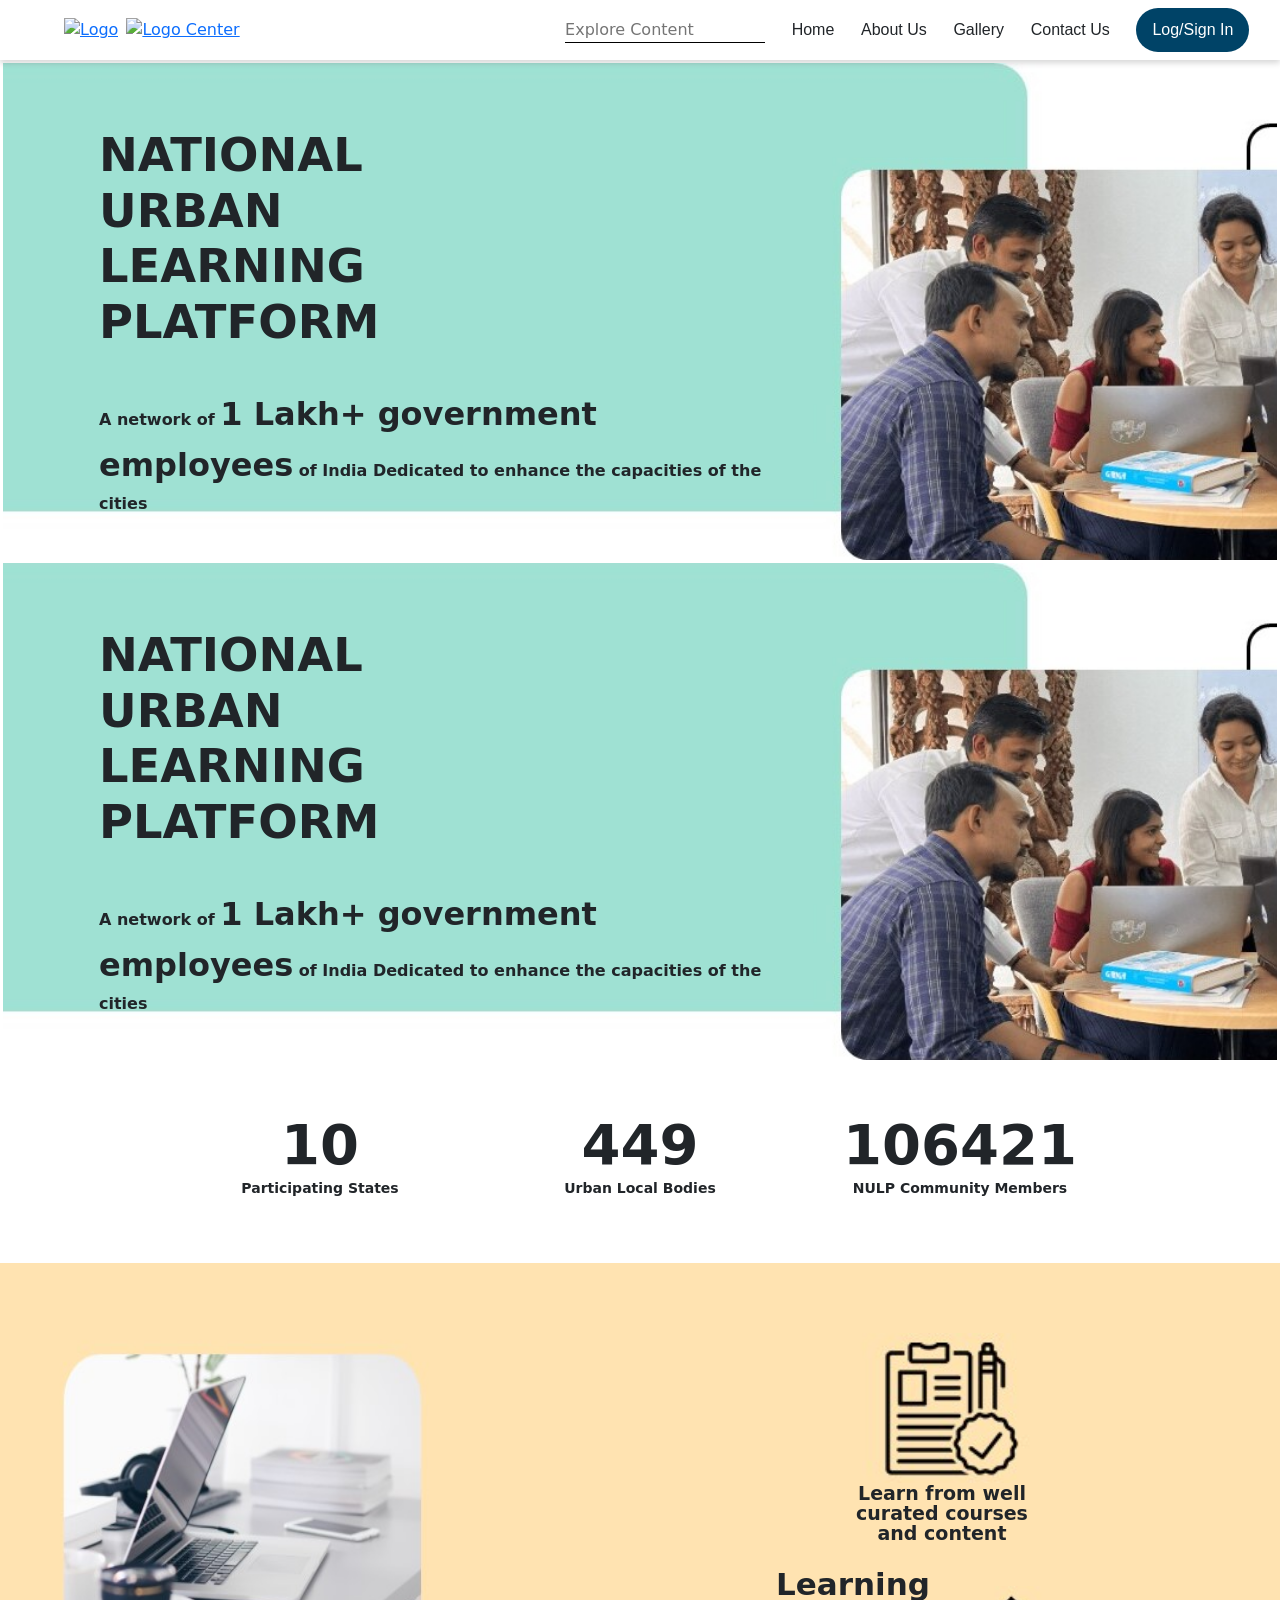
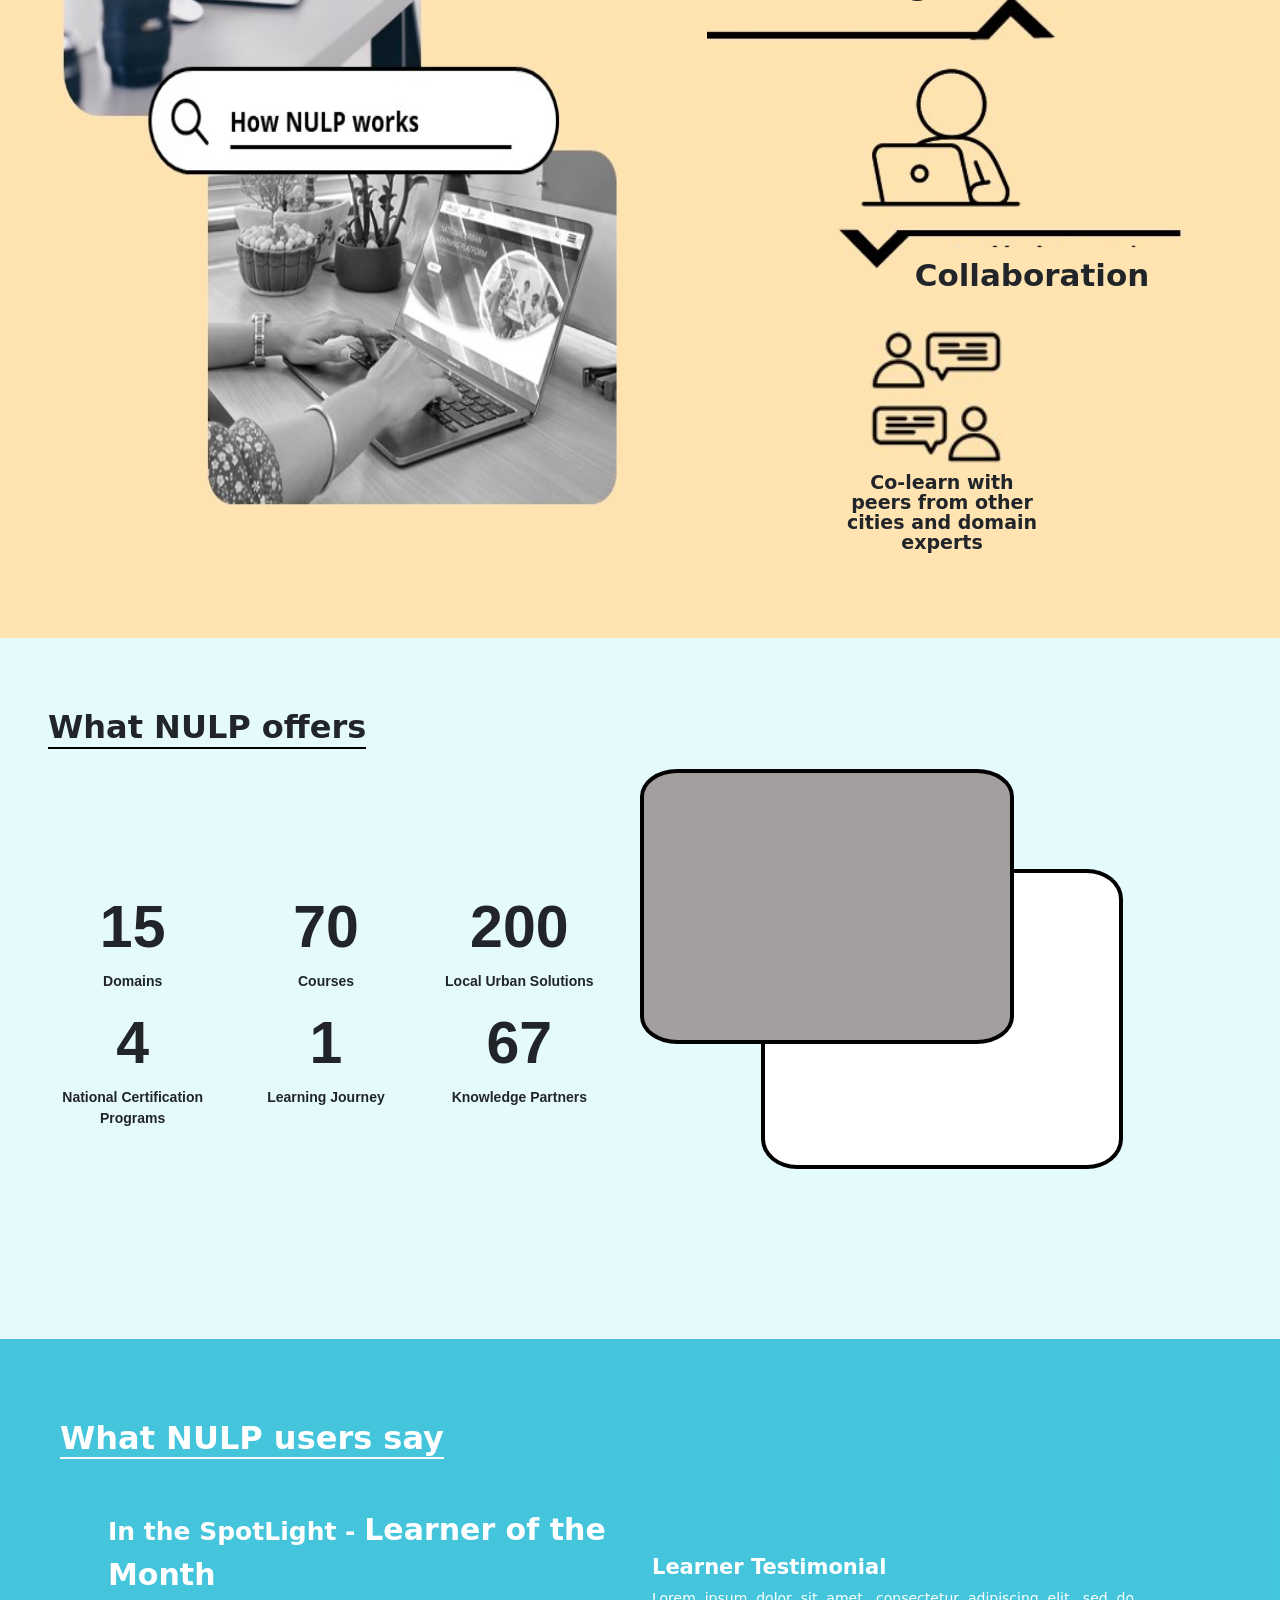
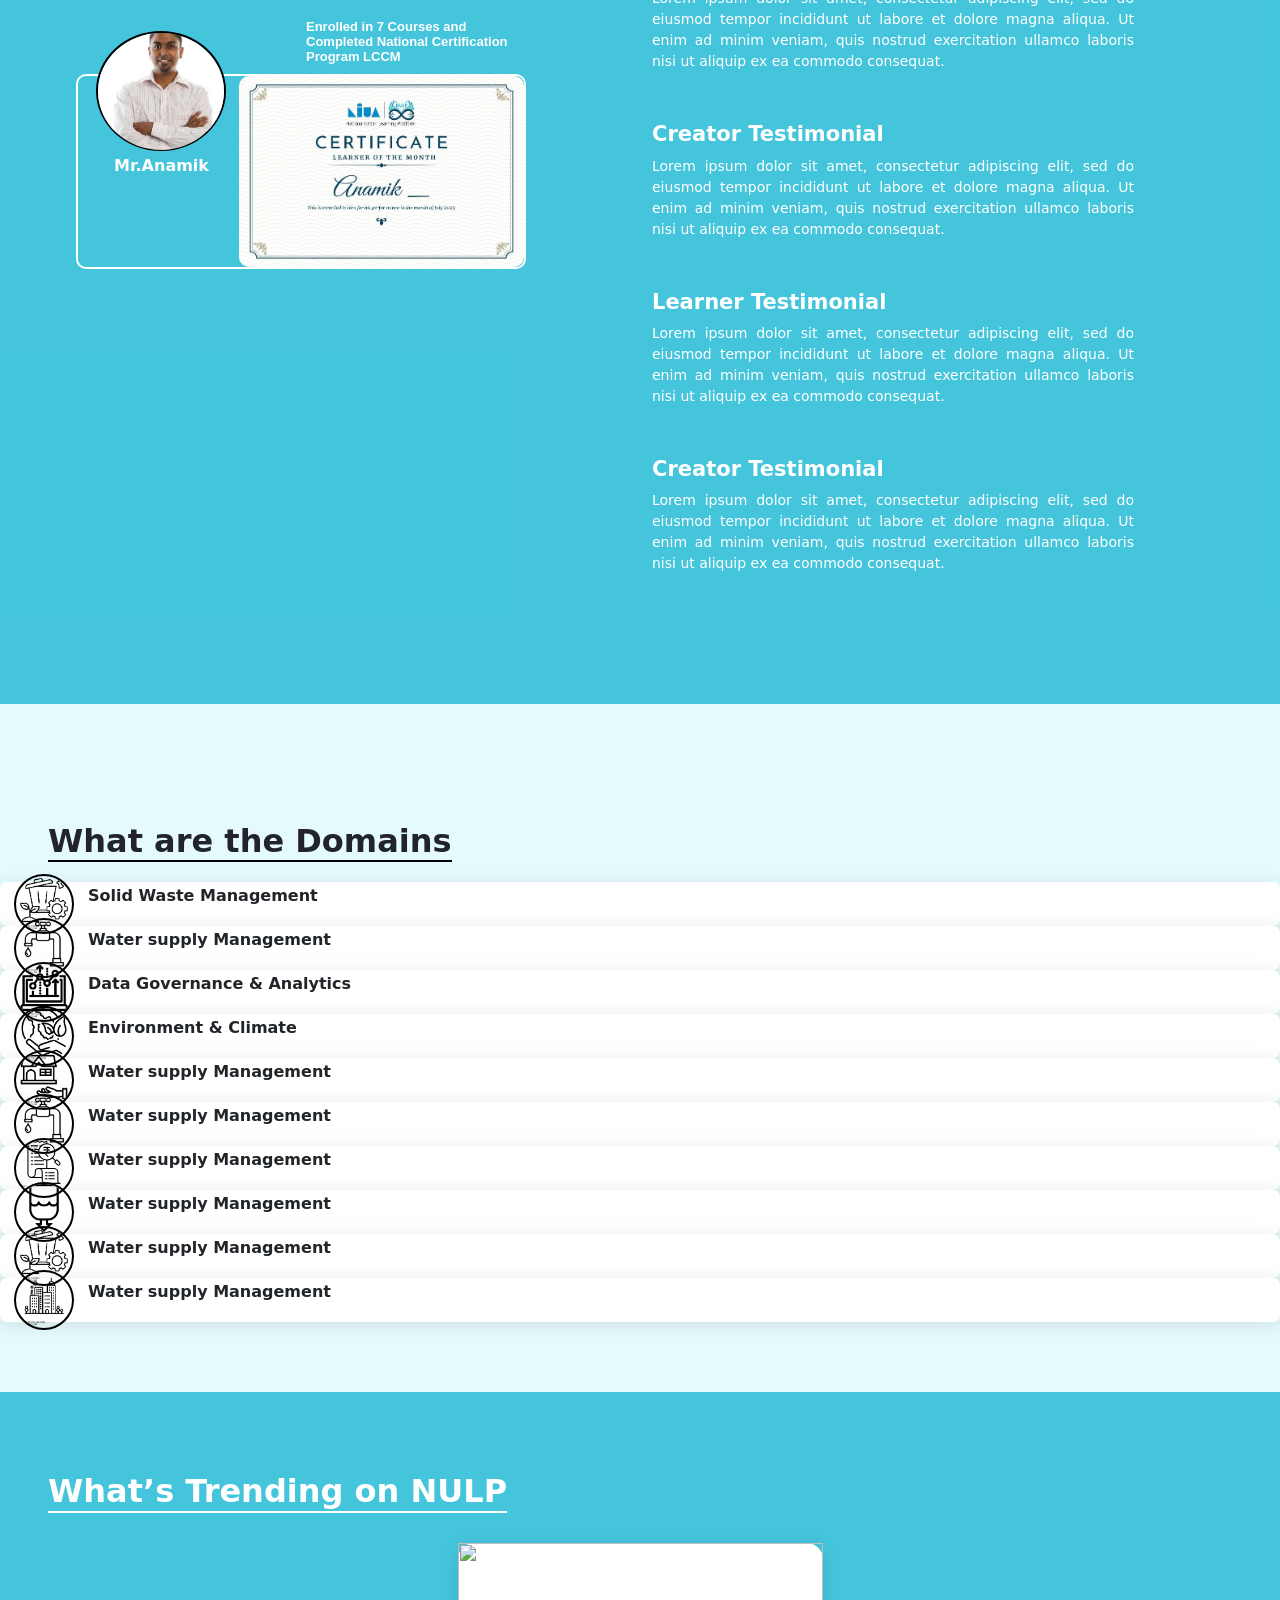
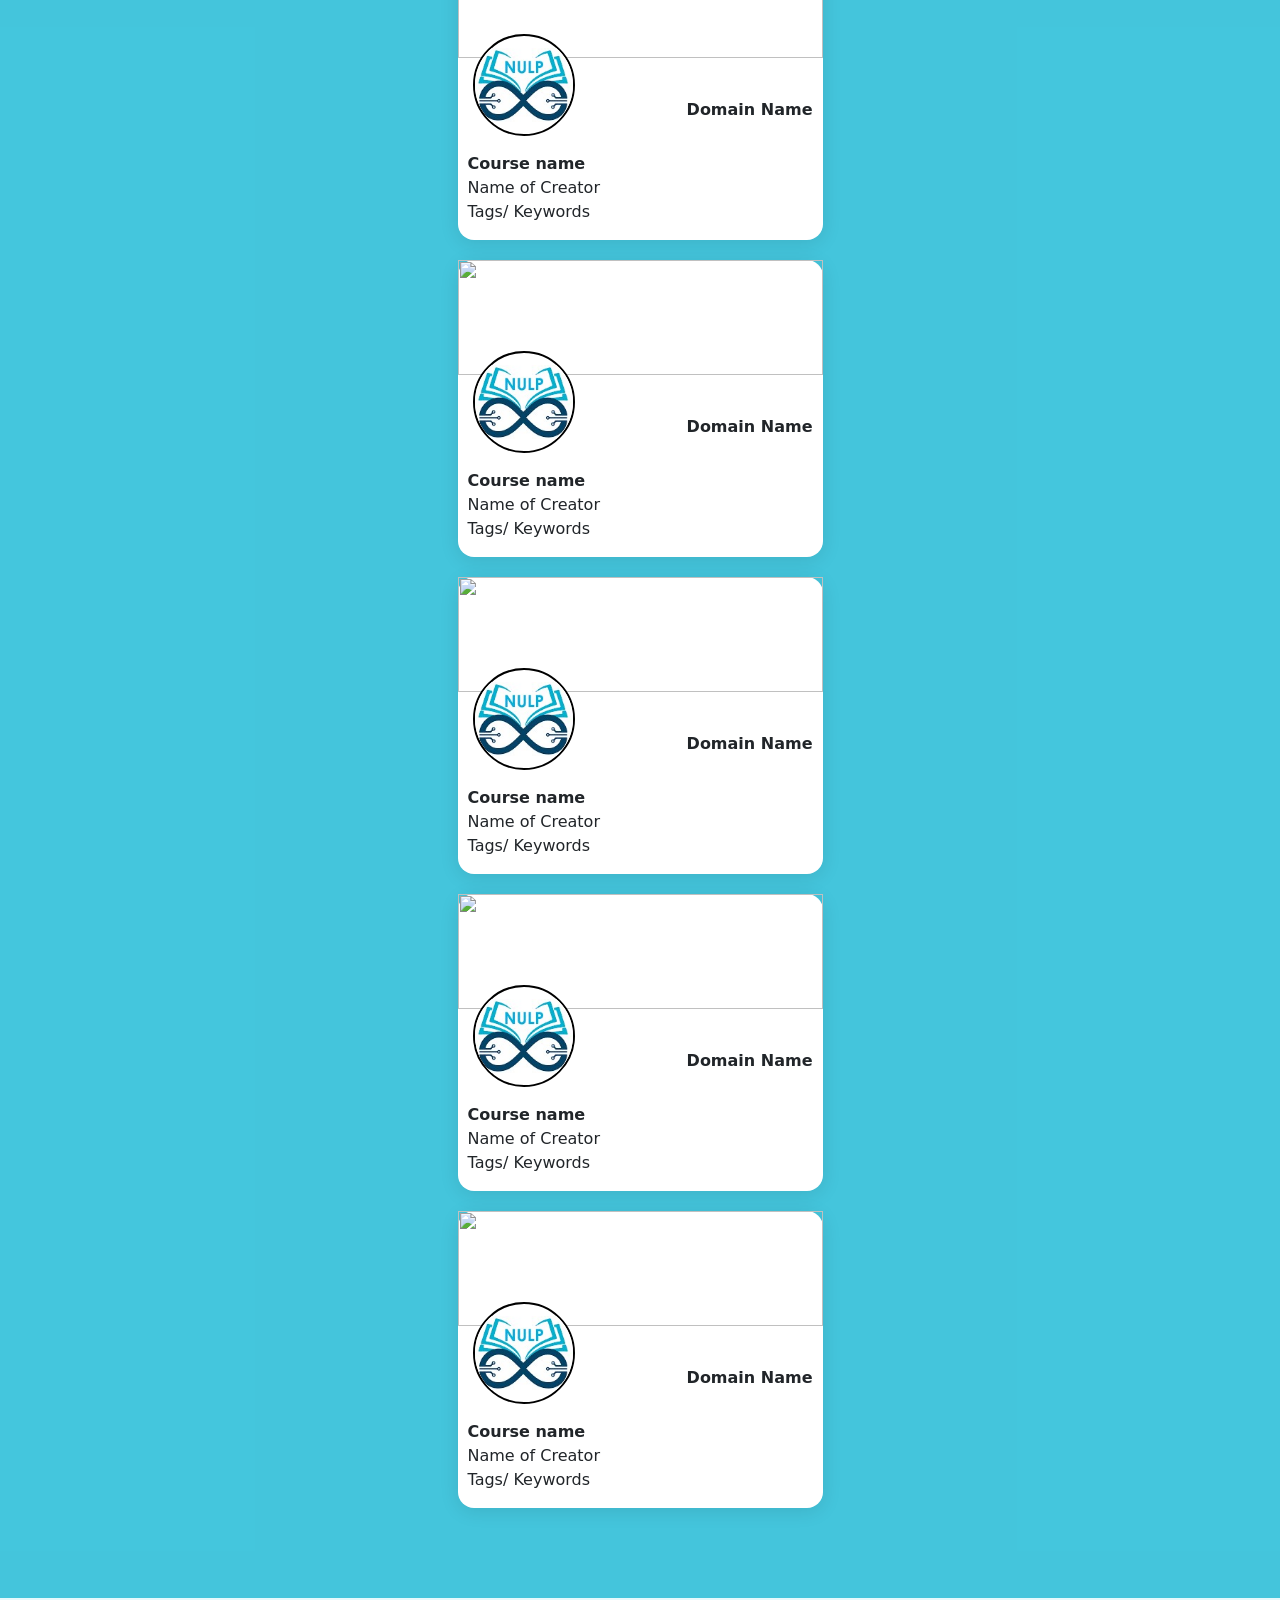
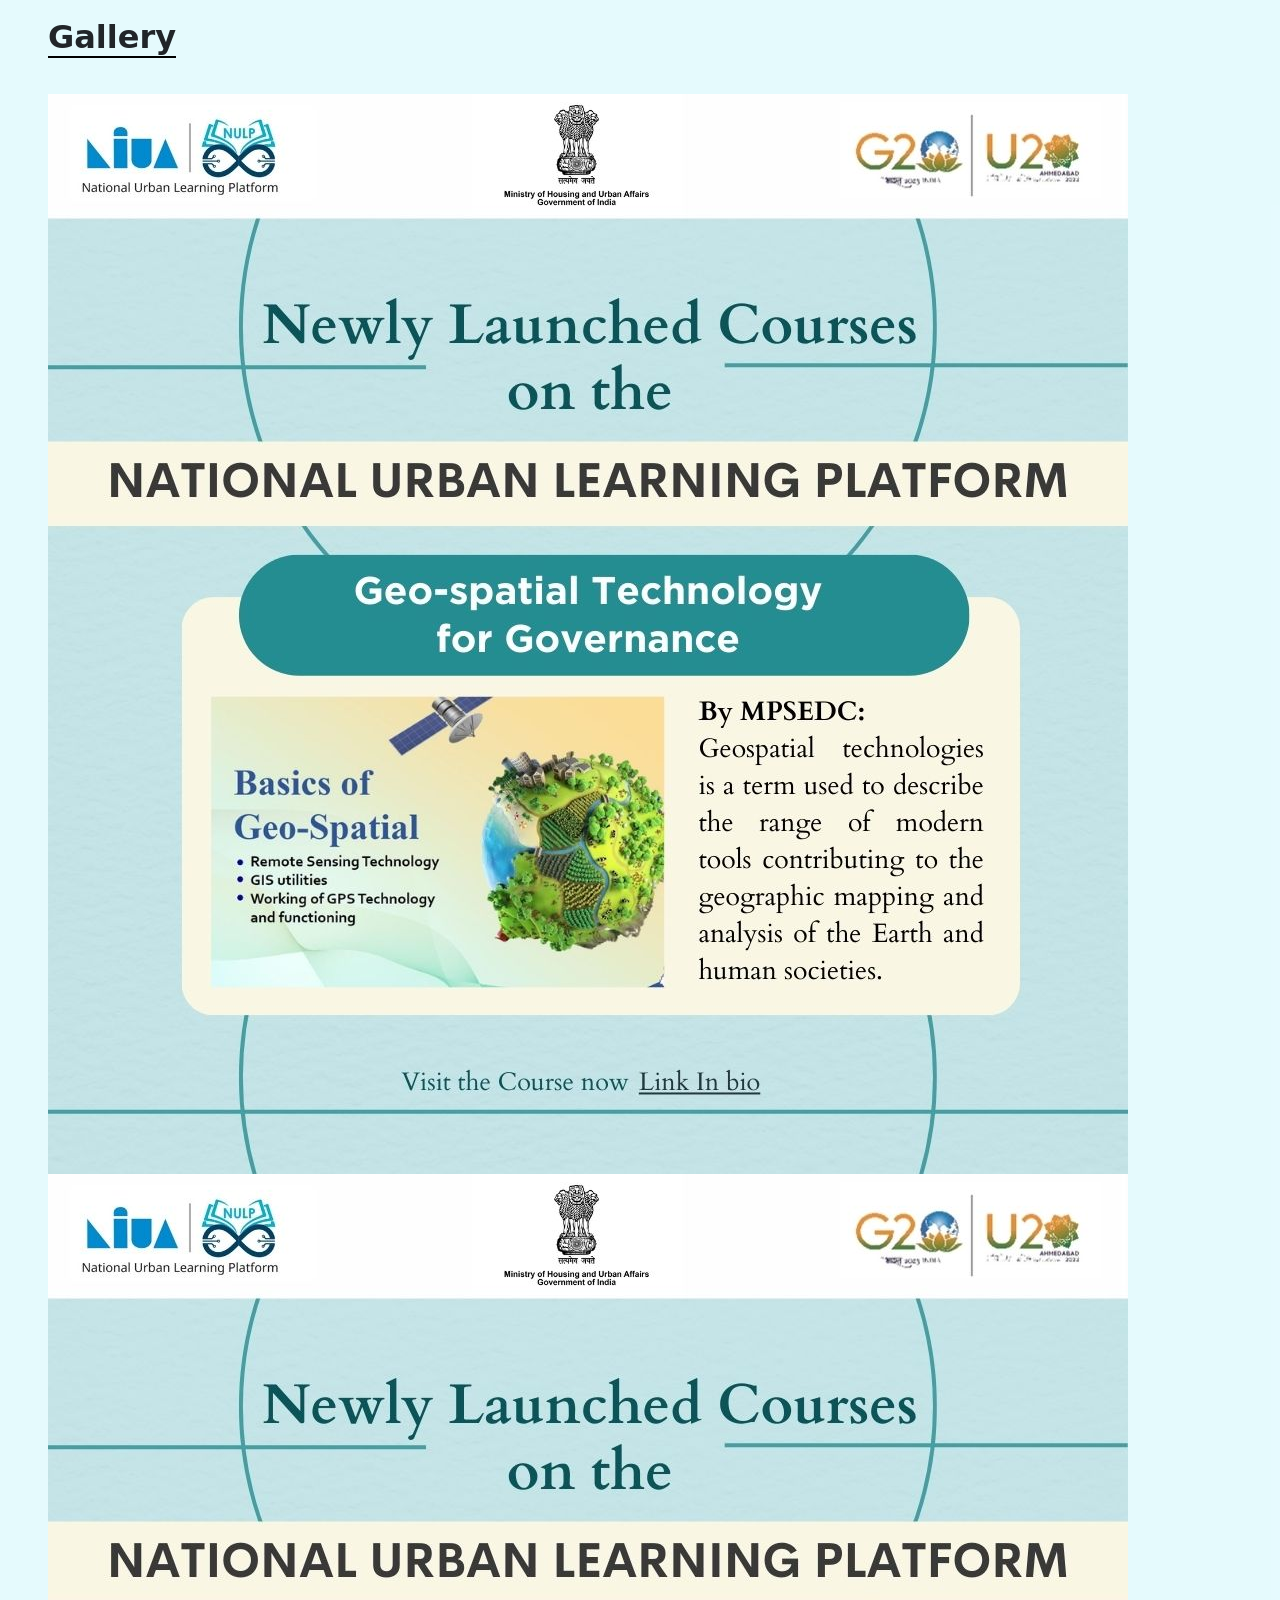
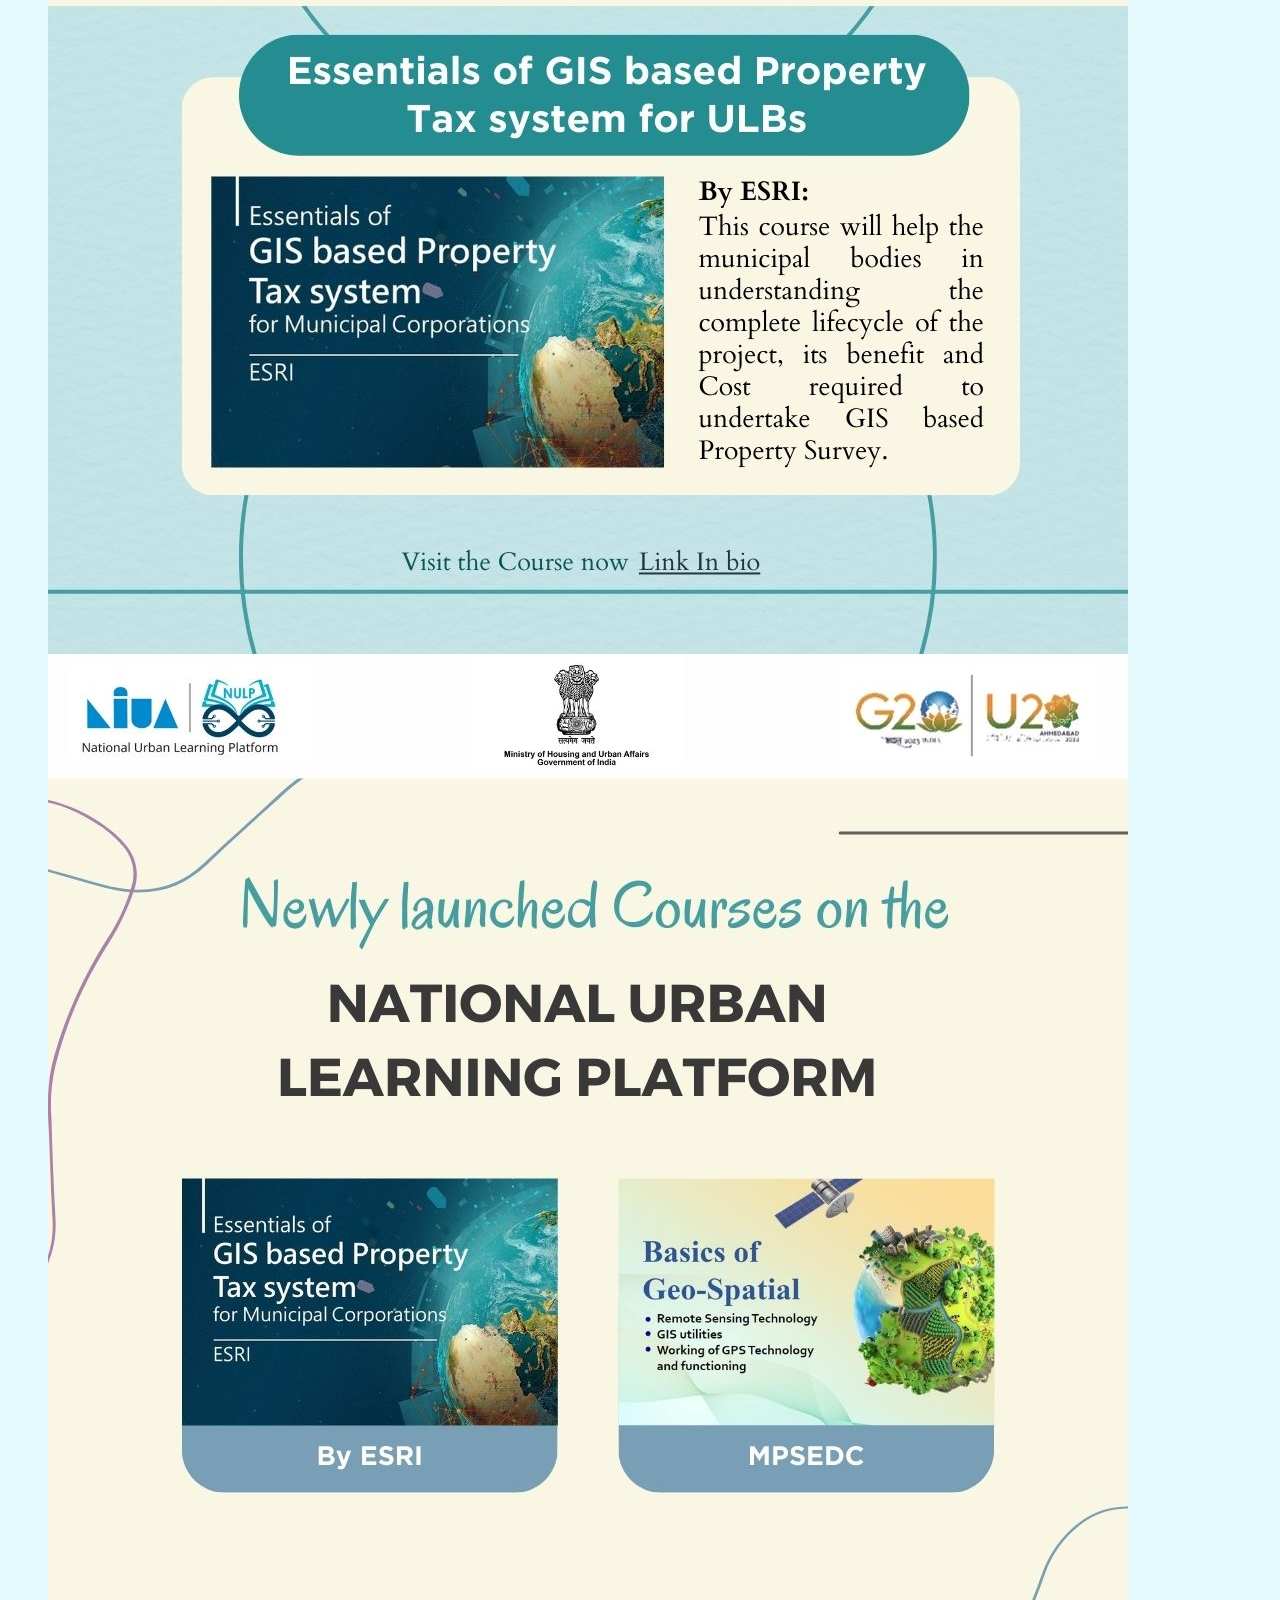
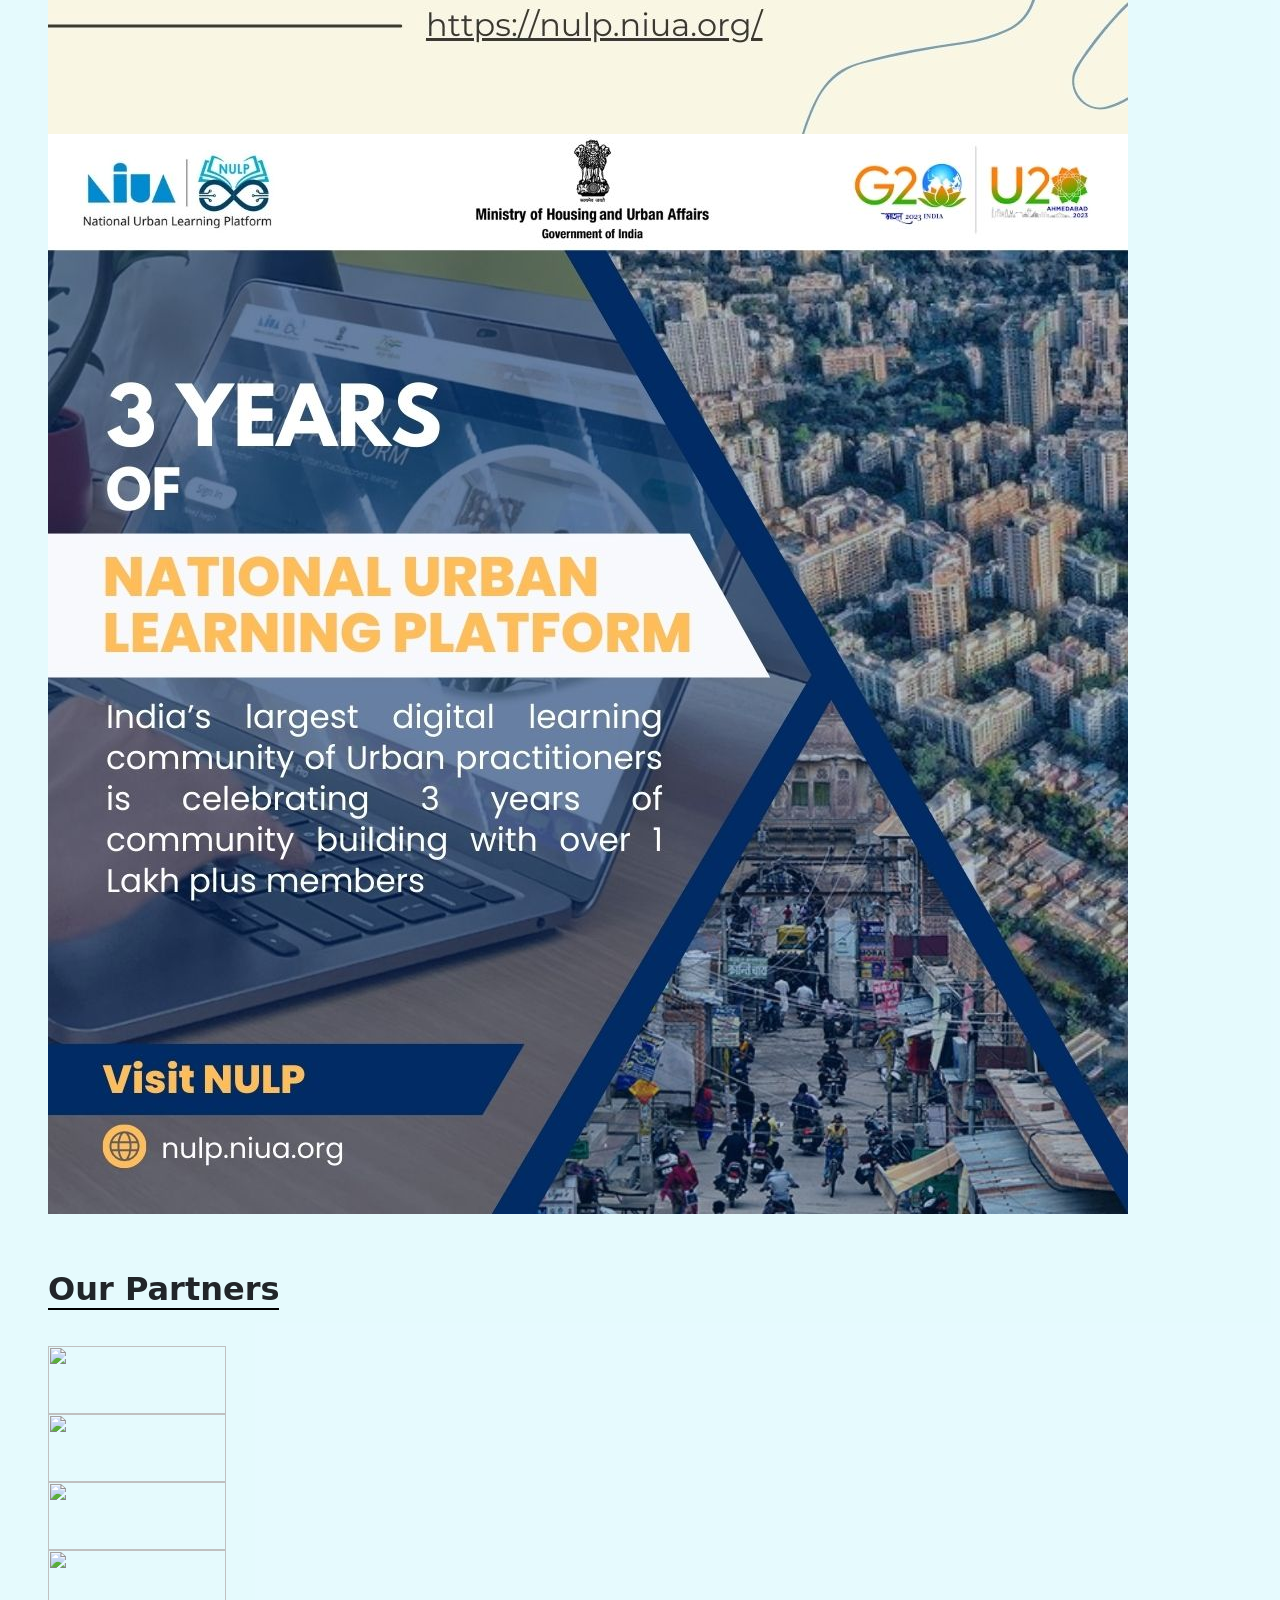
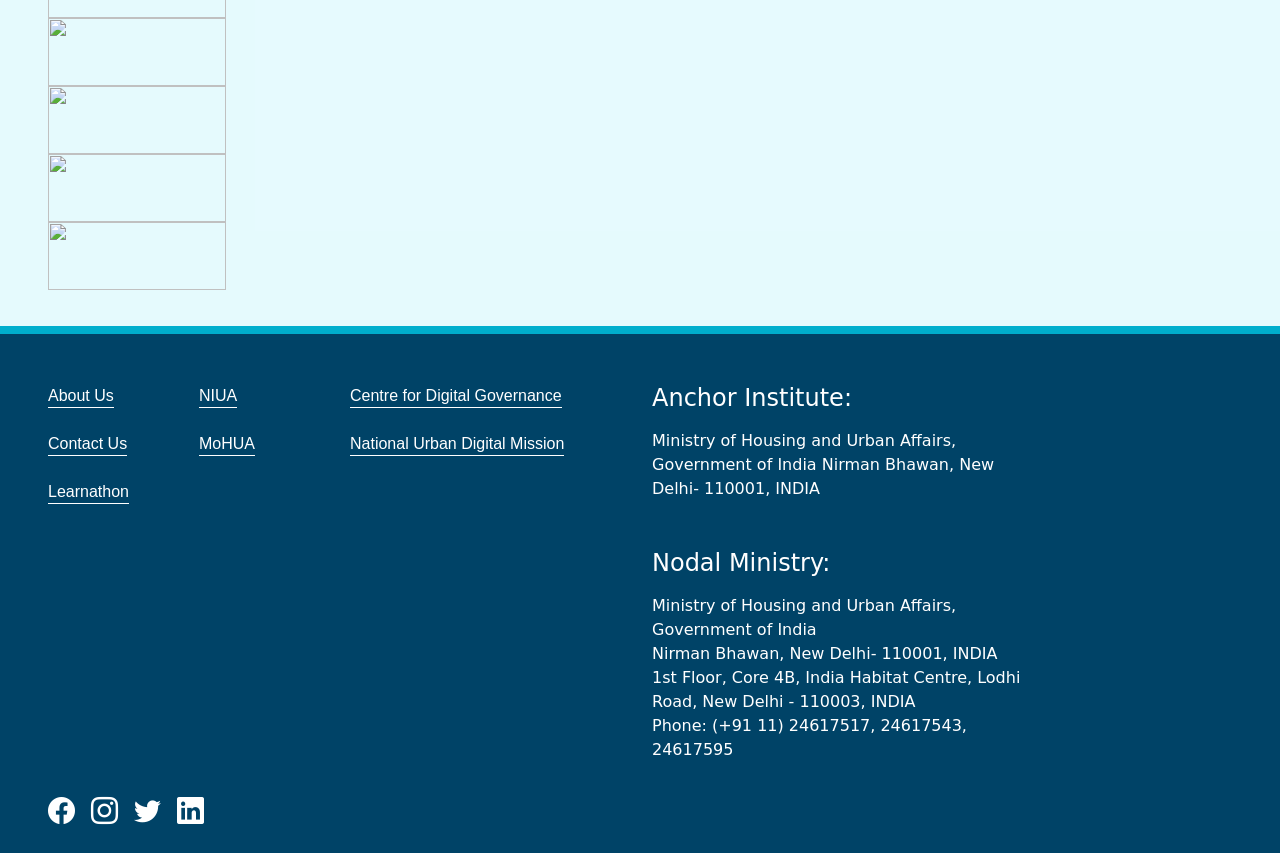
==== tenant/sunbird/index.html @ 69a2a52d "Merge branch 'main' of github.com:NIUANULP/nulp-tenant into new-lern" ====
<!DOCTYPE html>
<html lang="en">

<head>
    <meta charset="utf-8">
    <meta http-equiv="X-UA-Compatible" content="IE=edge">
    <meta name="viewport" content="width=device-width, initial-scale=1">
    <meta name="description" content="">
    <meta name="author" content="">
    <meta name="theme-color" content="#ffffff">
    <title>Welcome: National Urban Learning Platforms</title>
    <link rel="icon" href="">
    <!-- <link rel="stylesheet" href="CSS/custom.css"> -->
    <link rel="stylesheet" href="css/style.css">
    <link rel="stylesheet" href="https://cdn.jsdelivr.net/npm/bootstrap@5.2.3/dist/css/bootstrap.min.css">
    <link rel="stylesheet" href="https://cdn.jsdelivr.net/npm/bootstrap-icons@1.10.5/font/bootstrap-icons.css">
    <link href="https://cdn.jsdelivr.net/npm/@splidejs/splide@4.1.4/dist/css/splide.min.css" rel="stylesheet">


    <!-- Font Awesome CSS -->
    <link href="vendor/font-awesome.min.css" rel="stylesheet">

    <!-- <link href="https://cdnjs.cloudflare.com/ajax/libs/semantic-ui/2.4.1/semantic.min.css" rel="stylesheet"> -->
    <link href="https://cdnjs.cloudflare.com/ajax/libs/semantic-ui/2.4.1/components/card.min.css" rel="stylesheet">

    <link href="https://cdnjs.cloudflare.com/ajax/libs/slick-carousel/1.8.1/slick-theme.min.css" rel="stylesheet">
    <link rel="stylesheet" type="text/css" href="//cdn.jsdelivr.net/npm/slick-carousel@1.8.1/slick/slick.css" />

    <!-- Custom CSS -->
    <!-- <link href="../sunbird/css (copy)/custom.css" rel="stylesheet"> -->

    <link
        href="https://fonts.googleapis.com/css2?family=Source+Sans+Pro:ital,wght@0,300;0,400;0,700;0,900;1,600&display=swap"
        rel="stylesheet">
    <link rel="preconnect" href="https://fonts.googleapis.com">
    <link rel="preconnect" href="https://fonts.gstatic.com" crossorigin>

    <!-- Owl Stylesheets -->
    <script src="https://cdnjs.cloudflare.com/ajax/libs/moment.js/2.7.0/moment.min.js" type="text/javascript"></script>
    <script src="https://cdn.jsdelivr.net/npm/lodash@4.17.10/lodash.min.js"></script>
    <link rel="stylesheet" href="vendorowl/owlcarousel/assets/owl.carousel.min.css">
    <link rel="stylesheet" href="vendorowl/owlcarousel/assets/owl.theme.default.min.css">

</head>

<body>
    <section>
        <nav class="navbar bg-white">
            <div class="p-0 col-12 col-md-5 col-lg-5 ps-lg-3">
                <div
                    class="d-flex justify-content-between align-items-center justify-content-lg-start gap-2 col-12 ps-3 ps-lg-5 pe-3 pe-lg-5">
                    <div class="nav_img">
                        <a href="#">
                            <img src="images/national_logo.png" class="w-180px" alt="Logo" />
                        </a>
                    </div>
                    <div class="nav_img">
                        <a href="https://mohua.gov.in" target="_blank">
                            <img class="w-110px" src="images/MoHUA_.png" alt="Logo Center" />
                        </a>
                    </div>
                    <div class="d-lg-none">
                        <a href="/resources" class="text-white navBtn small-nav-btn rounded-pill">Log/Sign In</a>
                    </div>
                </div>
            </div>
            <div class="pe-1 d-none navItems d-lg-flex col-8 col-lg-7 align-items-center justify-content-evenly">
                <div class="sb-search-btn">
                    <button id="site-search-btn" class="searchIcon"><i class="fa fa-search"
                            aria-hidden="true"></i></button>
                    <input class="IconSearch" type="search" id="site-search" name="q" autocomplete="off"
                        aria-label="Search through site content" placeholder="Explore Content">

                </div>
                <a class="text-dark" href="#">Home</a>
                <a class="text-dark" href="aboutus.html" target="_blank">About Us</a>
                <a class="text-dark" href="#gallery">Gallery</a>
                <a class="text-dark" href="#">Contact Us</a>
                <a href="/resources" class="text-white navBtn rounded-pill">Log/Sign In</a>
            </div>
            <div class="menu d-flex col-12 col-md-6 justify-content-between ps-3 pe-3 d-lg-none">
                <div class="input-group search mb-3">
                    <span class="input-group-text border-0  bg-transparent" id="basic-addon1">
                        <button id="site-search-btn" class="searchIcon"><i class="fa fa-search"
                                aria-hidden="true"></i></button>
                    </span>
                    <input id="site-search" name="q" autocomplete="off" type="search" class="form-control  bg-transparent border-0 border-bottom  border-dark"
                        placeholder="Explore Content" aria-label="Username" aria-describedby="basic-addon1">
                </div>
                <a href="#"><i data-bs-toggle="offcanvas" data-bs-target="#offcanvasExample"
                        class="bi bi-list text-dark"></i></a>
                <div class="offcanvas offcanvas-start" tabindex="-1" id="offcanvasExample"
                    aria-labelledby="offcanvasExampleLabel">
                    <div class="offcanvas-body navItems-menu align-items-baseline d-flex justify-content-between">
                        <div>
                            <a class="text-dark" href="#">Home</a>
                            <a class="text-dark" href="#">About Us</a>
                            <a class="text-dark" href="#gallery">Gallery</a>
                            <a class="text-dark" href="#">Contact Us</a>
                        </div>
                        <div>
                            <button type="button" class="btn-close fs-5" data-bs-dismiss="offcanvas"
                                aria-label="Close"></button>
                        </div>
                    </div>
                </div>
            </div>
        </nav>
    </section>

    <section>
        <div id="owl-demo" class="owl-carousel owl-theme sm-d-none">
            <div class="item">
                <div class="sb-baner w-100">
                    <div class="ms-lg-5 ps-3 pe-3 ps-lg-5">
                        <div class="banner_text row me-0 d-block">
                            <div class="col-12">
                                <h1 class="col-12 col-md-9 col-xl-4 fw-bold">NATIONAL URBAN LEARNING PLATFORM</h1>
                            </div>
                            <div class="col-12">
                                <h5 class="col-12 col-md-9 col-xl-7 col-xxl-5">A network of <span class="banner-span">1
                                        Lakh+ government employees</span>
                                    of India
                                    Dedicated to enhance the capacities of the cities</h5>
                            </div>
                        </div>
                    </div>
                </div>
            </div>
            <div class="item">
                <div class="sb-baner w-100">
                    <div class="ms-lg-5 ps-3 pe-3 ps-lg-5">
                        <div class="banner_text row me-0 d-block">
                            <div class="col-12">
                                <h1 class="col-12 col-md-9 col-xl-4 fw-bold">NATIONAL URBAN LEARNING PLATFORM</h1>
                            </div>
                            <div class="col-12">
                                <h5 class="col-12 col-md-9 col-xl-7 col-xxl-5">A network of <span class="banner-span">1
                                        Lakh+ government employees</span>
                                    of India
                                    Dedicated to enhance the capacities of the cities</h5>
                            </div>
                        </div>
                    </div>
                </div>
            </div>
        </div>
    </section>

    <section class=" bg-white">
        <div class="container pt-5 pb-5 bg-white">
            <div class="total-numbers row row-cols-md-3">
                <div class="single-info text-center">
                    <span id="count1" class="display-4 fw-bold"></span>
                    <p class="fw-bold">Participating States</p>
                </div>
                <div class="single-info text-center">
                    <span id="count2" class="display-4 fw-bold"></span>
                    <p class="fw-bold">Urban Local Bodies</p>
                </div>
                <div class="single-info text-center">
                    <span id="count3" class="display-4 fw-bold"></span>
                    <p class="fw-bold">NULP Community Members</p>
                </div>
            </div>
        </div>
    </section>

    <div class="bg-blue">

        <section>
            <div class="learing">
                <div class="me-3 ms-3 ms-lg-5 me-lg-5 ">
                    <div class="row">
                        <div class="left-wroking d-flex justify-content-center col-12 col-lg-6 mb-5">
                            <img class="img-fluid" src="images/nulpWorks.png" alt="">
                        </div>
                        <div class="col-12 col-lg-6">
                            <div class="text-center">
                                <div class="note-img ">
                                    <img src="images/note.png" alt="" class="height-150px">
                                    <p>Learn from well curated
                                        courses and content</p>
                                </div>
                                <div>
                                    <div class="upper-arrow">
                                        <p class="mb-0">Learning</p>
                                        <img src="images/HowNULPworks1.png" alt="" class="w-380px">
                                    </div>

                                    <div class="text-center ">
                                        <img src="images/laptop.png" alt="" class="height-150px">
                                    </div>

                                    <div class="lower-arrow">
                                        <img src="images/HowNULPworks.png" alt="" class="w-380px">
                                        <p>Collaboration</p>
                                    </div>
                                </div>
                                <div class="chat-img">
                                    <img src="images/chat.png" alt="" class="height-150px">
                                    <p>Co-learn with peers from other
                                        cities and domain experts</p>
                                </div>
                            </div>
                        </div>
                    </div>
                </div>
            </div>
        </section>

        <section>
            <div class="Domian_BG">
                <div class="ps-3 pe-4 ps-lg-5 pe-lg-5">
                    <div class="offer-title">
                        <h4 class="sb-se-title">What NULP offers</h4>
                    </div>
                    <div class="row row-cols-lg-2 align-items-center justify-content-between">
                        <div class="offer-items pt-4 pt-lg-0 row row-cols-2 row-cols-md-2 row-cols-lg-3">
                            <div class="single-item text-center">
                                <h1>15</h1>
                                <p>Domains</p>
                            </div>
                            <div class="single-item text-center">
                                <h1>70</h1>
                                <p>Courses</p>
                            </div>
                            <div class="single-item text-center">
                                <h1>200</h1>
                                <p>Local Urban Solutions</p>
                            </div>
                            <div class="single-item text-center">
                                <h1>4</h1>
                                <p>National Certification Programs</p>
                            </div>
                            <div class="single-item text-center">
                                <h1>1</h1>
                                <p>Learning Journey</p>
                            </div>
                            <div class="single-item text-center">
                                <h1>67</h1>
                                <p>Knowledge Partners</p>
                            </div>
                        </div>
                        <div
                            class="offer_Video p-0 ms-2 ms-lg-0 d-flex d-lg-none justify-content-center align-items-center pt-lg-0">
                                <iframe class="w-100 h-100 br-3" src="https://www.youtube.com/embed/4T4qp1h6k6s" title="YouTube video player" frameborder="0" allow="accelerometer; autoplay; clipboard-write; encrypted-media; gyroscope; picture-in-picture; web-share" allowfullscreen></iframe>
                        </div>
                        <div class="d-none d-lg-block work-img pt-4 pt-lg-0">
                            <div
                                class=" work_img_wrapper work_img_wrapper_1 d-flex justify-content-center align-items-center">
                                <iframe class="w-100 h-100 br-10" src="https://www.youtube.com/embed/4T4qp1h6k6s" title="YouTube video player" frameborder="0" allow="accelerometer; autoplay; clipboard-write; encrypted-media; gyroscope; picture-in-picture; web-share" allowfullscreen></iframe>
                            </div>
                            <div class=" work_img_wrapper work_img_wrapper_2"></div>
                            <div class=" work_img_wrapper work_img_wrapper_3"></div>
                        </div>
                    </div>
                </div>
            </div>
        </section>


        <section>
            <div class="container-fluid nulp-offers">
                <div class="ms-3 me-3 ms-lg-5 me-lg-5">
                    <div class=" mb-4 offer-title">
                        <h1 class="mb-5">What NULP users say</h1>
                    </div>
                    <div class="row">
                        <div class="col-12 col-md-6 ">
                            <p class="ps-0 ps-lg-5 para mb-3">In the SpotLight - <span>Learner of the Month</span></p>
                            <div class="ps-0 ps-lg-5 col-6">
                                <p class="Enrolled_para">Enrolled in 7 Courses and
                                    Completed National Certification
                                    Program LCCM</p>
                            </div>
                            <div class="row certificates ms-0 ms-lg-3">
                                <div class="col-4">

                                    <div class="person_img">
                                        <img src="images/person.jpg" alt="" class="img-fluid">
                                        <p class="mt-1 ps-1 Name">Mr.Anamik</p>
                                    </div>


                                </div>
                                <div class="col-8 certificate pe-0">
                                    <img src="images/image1.jpg" alt="" class="img-fluid">
                                </div>

                            </div>

                        </div>
                        <div class="pe-5 col-12 col-md-6 testimonial mt-5 ">
                            <div class="testi-carousel owl-carousel owl-theme testimonials">
                                <div class="item">
                                    <div class="testimo">
                                        <h4 class="fw-bold">Learner Testimonial</h4>
                                        <p>Lorem ipsum dolor sit amet, consectetur adipiscing elit,
                                            sed do eiusmod tempor incididunt ut labore et dolore
                                            magna aliqua. Ut enim ad minim veniam, quis nostrud
                                            exercitation ullamco laboris nisi ut aliquip ex ea commodo
                                            consequat.
                                        </p>
                                    </div>
                                    <div class="testimo">
                                        <h4 class="fw-bold">Creator Testimonial</h4>
                                        <p>Lorem ipsum dolor sit amet, consectetur adipiscing elit,
                                            sed do eiusmod tempor incididunt ut labore et dolore
                                            magna aliqua. Ut enim ad minim veniam, quis nostrud
                                            exercitation ullamco laboris nisi ut aliquip ex ea commodo
                                            consequat.
                                        </p>
                                    </div>
                                </div>
                                <div class="item">
                                    <div class="testimo">
                                        <h4 class="fw-bold">Learner Testimonial</h4>
                                        <p>Lorem ipsum dolor sit amet, consectetur adipiscing elit,
                                            sed do eiusmod tempor incididunt ut labore et dolore
                                            magna aliqua. Ut enim ad minim veniam, quis nostrud
                                            exercitation ullamco laboris nisi ut aliquip ex ea commodo
                                            consequat.
                                        </p>
                                    </div>
                                    <div class="testimo">
                                        <h4 class="fw-bold">Creator Testimonial</h4>
                                        <p>Lorem ipsum dolor sit amet, consectetur adipiscing elit,
                                            sed do eiusmod tempor incididunt ut labore et dolore
                                            magna aliqua. Ut enim ad minim veniam, quis nostrud
                                            exercitation ullamco laboris nisi ut aliquip ex ea commodo
                                            consequat.
                                        </p>
                                    </div>
                                </div>
                            </div>
                        </div>
                    </div>
                </div>
            </div>
        </section>


        <section>
            <div class="Domian_BG">
                <div class="ps-3 pe-3 ps-lg-5 pe-lg-5 pt-lg-5 offer-title">
                    <h4 class="sb-se-title ">What are the Domains</h4>
                </div>
                <div class="carousel domain-carousel py-32 slick-slide-show-domain">

                    <div ngxSlickItem class="slide">
                        <div class=" d-flex domain-box">
                            <div>
                                <img width="100%" src="images/DomainSolidWasteManagement.png">

                            </div>
                            <div class="domain-text">Solid Waste Management</div>

                        </div>
                    </div>
                    <div ngxSlickItem class="slide">
                        <div class=" d-flex domain-box">
                            <div>
                                <img src="images/domainWaterSupplyManagement.png">

                            </div>
                            <div class="domain-text"> Water supply Management</div>

                        </div>
                    </div>
                    <div ngxSlickItem class="slide">
                        <div class=" d-flex domain-box">
                            <div>
                                <img src="images/domainDataGovernanceAnalytics.png">

                            </div>
                            <div class="domain-text">Data Governance
                                & Analytics</div>

                        </div>
                    </div>
                    <div ngxSlickItem class="slide">
                        <div class=" d-flex domain-box">
                            <div>
                                <img width="100%" src="images/domainEnvironmentClimate.png">

                            </div>
                            <div class="domain-text">Environment & Climate</div>

                        </div>
                    </div>
                    <div ngxSlickItem class="slide">
                        <div class=" d-flex domain-box">
                            <div>
                                <img src="images/DomainHousing.png">

                            </div>
                            <div class="domain-text"> Water supply Management</div>

                        </div>
                    </div>
                    <div ngxSlickItem class="slide">
                        <div class=" d-flex domain-box">
                            <div>
                                <img src="images/domainWaterSupplyManagement.png">

                            </div>
                            <div class="domain-text"> Water supply Management</div>

                        </div>
                    </div>
                    <div ngxSlickItem class="slide">
                        <div class=" d-flex domain-box">
                            <div>
                                <img src="images/DomainMunicipalFinance.svg">

                            </div>
                            <div class="domain-text"> Water supply Management</div>

                        </div>
                    </div>
                    <div ngxSlickItem class="slide">
                        <div class=" d-flex domain-box">
                            <div>
                                <img src="images/domainSewerageSanitation.png">

                            </div>
                            <div class="domain-text"> Water supply Management</div>

                        </div>
                    </div>

                    <div ngxSlickItem class="slide">
                        <div class=" d-flex domain-box">
                            <div>
                                <img src="images/DomainSolidWasteManagement.png">

                            </div>
                            <div class="domain-text"> Water supply Management</div>

                        </div>
                    </div>

                    <div class=" d-flex domain-box">
                        <div>
                            <img src="images/DomainTownPlanning.png">

                        </div>
                        <div class="domain-text"> Water supply Management</div>

                    </div>
                </div>
            </div>
        </section>


        <section class=" nulp-offers">
            <div class="offer-title ps-3 pe-3  ps-lg-5 pe-lg-5">
                <h1>What’s Trending on NULP</h1>
            </div>
            <div class="carousel course-carousel py-32 slick-slide-show-course">
                <div ngxSlickItem class="slide">
                    <div class="item">
                        <div style="justify-content: center" class="d-flex">
                            <div class="ui card p-0">
                                <div class="bg-img-cover">
                                    <img src="images/abstract.svg" class="card-bg" />
                                </div>
                                <div class="small-bow">
                                    <a class="slider_info">
                                        <img class="card_Circle" src="images/figure.jpg" width="305px" />
                                    </a>
                                    <div class="d-flex text-dark fw-bold pt-lg-3 mt-4 justify-content-end px-15">
                                        Domain Name
                                    </div>
                                    <div class="px-15 pb-3">
                                        <div class="fw-bold text-dark">Course name</div>
                                        <div class=" text-dark">Name of Creator</div>
                                        <div class=" text-dark">Tags/ Keywords</div>
                                    </div>
                                </div>
                            </div>
                        </div>
                    </div>
                </div>
                <div ngxSlickItem class="slide">
                    <div class="item">
                        <div style="justify-content: center" class="d-flex">
                            <div class="ui card p-0">
                                <div class="bg-img-cover">
                                    <img src="images/abstract.svg" class="card-bg" />
                                </div>
                                <div class="small-bow">
                                    <a class="slider_info">
                                        <img class="card_Circle" src="images/figure.jpg" width="305px" />
                                    </a>
                                    <div class="d-flex text-dark fw-bold pt-lg-3 mt-4 justify-content-end px-15">
                                        Domain Name
                                    </div>
                                    <div class="px-15 pb-3">
                                        <div class="fw-bold text-dark">Course name</div>
                                        <div class=" text-dark">Name of Creator</div>
                                        <div class=" text-dark">Tags/ Keywords</div>
                                    </div>
                                </div>
                            </div>
                        </div>
                    </div>
                </div>
                <div ngxSlickItem class="slide">
                    <div class="item">
                        <div style="justify-content: center" class="d-flex">
                            <div class="ui card p-0">
                                <div class="bg-img-cover">
                                    <img src="images/abstract.svg" class="card-bg" />
                                </div>
                                <div class="small-bow">
                                    <a class="slider_info">
                                        <img class="card_Circle" src="images/figure.jpg" width="305px" />
                                    </a>
                                    <div class="d-flex text-dark fw-bold pt-lg-3 mt-4 justify-content-end px-15">
                                        Domain Name
                                    </div>
                                    <div class="px-15 pb-3">
                                        <div class="fw-bold text-dark">Course name</div>
                                        <div class=" text-dark">Name of Creator</div>
                                        <div class=" text-dark">Tags/ Keywords</div>
                                    </div>
                                </div>
                            </div>
                        </div>
                    </div>
                </div>
                <div ngxSlickItem class="slide">
                    <div class="item">
                        <div style="justify-content: center" class="d-flex">
                            <div class="ui card p-0">
                                <div class="bg-img-cover">
                                    <img src="images/abstract.svg" class="card-bg" />
                                </div>
                                <div class="small-bow">
                                    <a class="slider_info">
                                        <img class="card_Circle" src="images/figure.jpg" width="305px" />
                                    </a>
                                    <div class="d-flex text-dark fw-bold pt-lg-3 mt-4 justify-content-end px-15">
                                        Domain Name
                                    </div>
                                    <div class="px-15 pb-3">
                                        <div class="fw-bold text-dark">Course name</div>
                                        <div class=" text-dark">Name of Creator</div>
                                        <div class=" text-dark">Tags/ Keywords</div>
                                    </div>
                                </div>
                            </div>
                        </div>
                    </div>
                </div>
                <div ngxSlickItem class="slide">
                    <div class="item">
                        <div style="justify-content: center" class="d-flex">
                            <div class="ui card p-0">
                                <div class="bg-img-cover">
                                    <img src="images/abstract.svg" class="card-bg" />
                                </div>
                                <div class="small-bow">
                                    <a class="slider_info">
                                        <img class="card_Circle" src="images/figure.jpg" width="305px" />
                                    </a>
                                    <div class="d-flex text-dark fw-bold pt-lg-3 mt-4 justify-content-end px-15">
                                        Domain Name
                                    </div>
                                    <div class="px-15 pb-3">
                                        <div class="fw-bold text-dark">Course name</div>
                                        <div class=" text-dark">Name of Creator</div>
                                        <div class=" text-dark">Tags/ Keywords</div>
                                    </div>
                                </div>
                            </div>
                        </div>
                    </div>
                </div>
            </div>
        </section>



        <section id="gallery">
            <div class="ps-3 pe-3 ps-lg-5 pe-lg-5 partners">
                <div>
                    <h4 class="sb-se-title ">Gallery</h4>
                </div>
                <div class="carousel gallery-carousel pt-3 pb-3 slick-slide-show-gallery">
                    <div class="slide"><img class="img-fluid" src="images/Gallery1.jpg" alt=""></div>
                    <div class="slide"><img class="img-fluid" src="images/Gallery2.jpg" alt=""></div>
                    <div class="slide"><img class="img-fluid" src="images/Gallery3.jpg" alt=""></div>
                    <div class="slide"><img class="img-fluid" src="images/Gallery4.jpg" alt=""></div>
                </div>
            </div>
        </section>

        <section>
            <div class="ps-3 pe-3 ps-lg-5 pe-lg-5 partners">
                <div>
                    <h4 class="sb-se-title">Our Partners</h4>
                </div>
                <div class="carousel partner-carousel pt-3 pb-3 slick-slide-show-partners">
                    <div class="slide"><img class="partners-img" src="images/partner1.png" alt=""></div>
                    <div class="slide"><img class="partners-img" src="images/partner2.png" alt=""></div>
                    <div class="slide"><img class="partners-img" src="images/partner3.png" alt=""></div>
                    <div class="slide"><img class="partners-img" src="images/partner4.png" alt=""></div>
                    <div class="slide"><img class="partners-img" src="images/partner5.png" alt=""></div>
                    <div class="slide"><img class="partners-img" src="images/partner6.png" alt=""></div>
                    <div class="slide"><img class="partners-img" src="images/partner7.png" alt=""></div>
                    <div class="slide"><img class="partners-img" src="images/partner8.png" alt=""></div>
                </div>
            </div>
        </section>

    </div>

    <footer>
        <div class="footer-bg">
            <div class="ps-3 pe-4 ps-lg-5 pe-lg-5">
                <div class="row">
                    <div class="footer-anchors col-12 col-lg-6">
                        <div class="row">
                            <a target="_blank" class="pb-4 text-dark col-12 col-sm-6 col-md-3"
                                href="https://nulp.niua.org/aboutus.html"><span>About Us</span></a>
                            <a target="_blank" class="pb-4 text-dark col-12 col-sm-6 col-md-3"
                                href="https://niua.in/"><span>NIUA</span></a>
                            <a target="_blank" class="pb-4 text-dark col-12 col-sm-6 col-md-6"
                                href="https://niua.org/cdg/"><span>Centre
                                    for
                                    Digital Governance</span></a>
                            <a target="_blank" class="pb-4 text-dark col-12 col-sm-6 col-md-3" href="#"><span>Contact
                                    Us</span></a>
                            <a class="pb-4 text-dark col-12 col-sm-6 col-md-3" href="https://mohua.gov.in"
                                target="_blank"><span>MoHUA</span></a>
                            <a target="_blank" class="pb-4 text-dark col-12 col-sm-6 col-md-6"
                                href="https://nudm.mohua.gov.in/"><span>National
                                    Urban Digital Mission</span></a>
                            <a class="pb-4 text-dark col-12 col-sm-6 col-md-3" target="_blank"
                                href="/learnathon.html"><span>Learnathon</span></a>
                        </div>
                    </div>
                    <div class="col-12 col-lg-4">
                        <div class="footer-right">
                            <h4 class="mb-3">Anchor Institute:</h4>
                            <div class="mt-4 mt-md-0 ">
                                <p class="">Ministry of Housing and Urban Affairs, Government of India Nirman
                                    Bhawan,
                                    New Delhi- 110001, INDIA</p>
                                <div class="footer-right">
                                    <h4 class="mb-3 mt-5">Nodal Ministry:</h4>
                                    <p class="">Ministry of Housing and Urban Affairs, Government of India</p>
                                    <p class="">Nirman Bhawan, New Delhi- 110001, INDIA</p>
                                    <p class=""> 1st Floor, Core 4B, India Habitat Centre, Lodhi Road, New Delhi -
                                        110003, INDIA
                                    </p>
                                    <p class="">Phone: (+91 11) 24617517, 24617543, 24617595</p>
                                </div>
                            </div>
                        </div>
                    </div>
                </div>
                <div class="sb-social d-flex justify-content-center justify-content-lg-start gap-3">
                    <a href="https://www.facebook.com/people/National-Institute-of-Urban-Affairs/100068273286928/
                        " target="_blank"><i class="text-white social-icons bi bi-facebook"></i></a>
                    <a href="https://instagram.com/niua_india?igshid=MzRlODBiNWFlZA==" target="_blank"><i
                            class="text-white social-icons bi bi-instagram"></i></a>
                    <a href="https://www.twitter.com/NIUA_India" target="_blank"><i
                            class="text-white social-icons bi bi-twitter"></i></a>
                    <a href="https://www.linkedin.com/school/national-institute-of-urban-affairs/" target="_blank"><i
                            class="text-white social-icons bi bi-linkedin"></i></a>
                </div>
            </div>
        </div>
    </footer>



    <!-- Counter -->
    <script src="https://cdnjs.cloudflare.com/ajax/libs/jquery/3.7.0/jquery.min.js"></script>
    <script src="https://cdnjs.cloudflare.com/ajax/libs/waypoints/4.0.1/jquery.waypoints.min.js"></script>
    <script src="https://cdnjs.cloudflare.com/ajax/libs/Counter-Up/1.0.0/jquery.counterup.min.js"></script>

    <script src="https://cdnjs.cloudflare.com/ajax/libs/jquery/3.7.0/jquery.min.js"
        integrity="sha512-3gJwYpMe3QewGELv8k/BX9vcqhryRdzRMxVfq6ngyWXwo03GFEzjsUm8Q7RZcHPHksttq7/GFoxjCVUjkjvPdw=="
        crossorigin="anonymous" referrerpolicy="no-referrer"></script>
    <script src="https://cdnjs.cloudflare.com/ajax/libs/OwlCarousel2/2.3.4/owl.carousel.min.js"
        integrity="sha512-bPs7Ae6pVvhOSiIcyUClR7/q2OAsRiovw4vAkX+zJbw3ShAeeqezq50RIIcIURq7Oa20rW2n2q+fyXBNcU9lrw=="
        crossorigin="anonymous" referrerpolicy="no-referrer"></script>
    <script src="https://cdn.jsdelivr.net/npm/bootstrap@5.2.3/dist/js/bootstrap.bundle.min.js"></script>
    <script src="https://cdn.jsdelivr.net/npm/@splidejs/splide@4.1.4/dist/js/splide.min.js"></script>

    <script src="vendorowl/vendors/jquery.min.js"></script>
    <script src="https://cdnjs.cloudflare.com/ajax/libs/semantic-ui/2.4.1/semantic.min.js"></script>
    <script type="text/javascript" src="//code.jquery.com/jquery-1.11.0.min.js"></script>
    <script type="text/javascript" src="//code.jquery.com/jquery-migrate-1.2.1.min.js"></script>
    <script type="text/javascript" src="//cdn.jsdelivr.net/npm/slick-carousel@1.8.1/slick/slick.min.js"></script>
    <script src="vendorowl/owlcarousel/owl.carousel.js"></script>
    <script>
        document.addEventListener("DOMContentLoaded", () => {
            function counter(id, start, end, duration) {
                let obj = document.getElementById(id),
                    current = start,
                    range = end - start,
                    increment = end > start ? 1 : -1,
                    step = Math.abs(Math.floor(duration / range)),
                    timer = setInterval(() => {
                        current += increment;
                        obj.textContent = current;
                        if (current == end) {
                            clearInterval(timer);
                        }
                    }, step);
            }
            counter("count1", 0, 10, 3000);
            counter("count2", 100, 449, 3500);
            counter("count3", 106000, 106421, 3500);
        });

    </script>


    <script>
        $(document).ready(function () {
            $(".counter").counterUp({
                delay: 10,
                time: 1200
            })
        })
    </script>




    <script>
        $(document).ready(function () {
            // Trigger Button Click on Enter
            $('#site-search').on("keypress", function (event) {
                if (event.key === "Enter") {
                    event.preventDefault();
                    $("#site-search-btn").click();
                }
            });

            $("#site-search-btn").click(function () {
                if ($("#site-search").val().trim() != '') {
                    location.href = "/explore-course/1?key=" + $("#site-search").val().trim();
                }
            });
        });

        // national urban learning platform slide
        $("#owl-demo").owlCarousel({
            navigation: false,
            loop: true,
            items: 1,
            itemsDesktop: false,
            itemsDesktopSmall: false,
            itemsTablet: false,
            itemsMobile: false,
            autoplay: true,
            autoplayHoverPause: true,
            autoplayTimeout: 12000,
            smartSpeed: 2000,
        });

        $('.testi-carousel').owlCarousel({
            loop: true,
            margin: 10,
            nav: false,
            dots: true,
            autoplay: true,
            autoplayTimeout: 5000,
            // navText: ["<i class='bi bi-caret-left-fill'></i>", "<i class='bi bi-caret-right-fill'></i>"], // Custom navigation icons
            responsive: {
                0: {
                    items: 1
                }
            }
        });


        $('.slick-slide-show').slick({
            infinite: true,
            slidesToShow: 4,
            slidesToScroll: 4,
            arrows: true,
            draggable: true,
            centerMode: true,
            centerPadding: '60px',
            responsive: [
                {
                    breakpoint: 1200,
                    settings: {
                        slidesToShow: 4,
                        slidesToScroll: 4,
                        infinite: true,
                        dots: true
                    }
                },
                {
                    breakpoint: 1024,
                    settings: {
                        slidesToShow: 5,
                        slidesToScroll: 5,
                        infinite: true,
                        dots: true
                    }
                },
                {
                    breakpoint: 600,
                    settings: {
                        slidesToShow: 2,
                        slidesToScroll: 2
                    }
                },
                {
                    breakpoint: 480,
                    settings: {
                        slidesToShow: 1,
                        slidesToScroll: 1,
                    }
                }
            ]
        });

        $('.slick-slide-show-domain').slick({
            infinite: true,
            slidesToShow: 3,
            slidesToScroll: 3,
            draggable: true,
            margin: 10,
            centerPadding: '60',
            centerMode: true,

            responsive: [
                {
                    breakpoint: 1200,
                    settings: {
                        slidesToShow: 3,
                        slidesToScroll: 3,
                        infinite: true,
                        arrows: true,
                        centerPadding: '60',
                        centerMode: true,
                        arrows: true,
                    }
                },
                {
                    breakpoint: 1024,
                    settings: {
                        slidesToShow: 3,
                        slidesToScroll: 3,
                        infinite: true,
                        arrows: true,
                        centerPadding: '60',
                        centerMode: true,
                        arrows: true,
                    }
                },
                {
                    breakpoint: 600,
                    settings: {
                        slidesToShow: 2,
                        slidesToScroll: 2,
                        dots: true,
                        arrows: false,
                        centerMode: false,
                    }
                },
                {
                    breakpoint: 480,
                    settings: {
                        slidesToShow: 1,
                        slidesToScroll: 1,
                        arrows: false,
                        dots: true,
                        centerMode: false,
                    }
                }
            ]
        });


        $('.slick-slide-show-course').slick({
            infinite: true,
            slidesToShow: 3,
            slidesToScroll: 3,
            draggable: true,
            responsive: [
                {
                    breakpoint: 1200,
                    settings: {
                        slidesToShow: 2,
                        slidesToScroll: 2,
                        infinite: true,
                        dots: false,
                        arrows: true,
                    }
                },
                {
                    breakpoint: 1024,
                    settings: {
                        slidesToShow: 2,
                        slidesToScroll: 2,
                        infinite: true,
                        dots: false,
                        arrows: true,
                    }
                },
                {
                    breakpoint: 600,
                    settings: {
                        slidesToShow: 1,
                        slidesToScroll: 1,
                        dots: true,
                        arrows: false
                    }
                },
                {
                    breakpoint: 480,
                    settings: {
                        slidesToShow: 1,
                        slidesToScroll: 1,
                        dots: true,
                        arrows: false
                    }
                }
            ]
        });

        $('.slick-slide-show-gallery').slick({
            infinite: true,
            slidesToShow: 3,
            slidesToScroll: 3,
            draggable: true,
            responsive: [
                {
                    breakpoint: 1200,
                    settings: {
                        slidesToShow: 2,
                        slidesToScroll: 2,
                        infinite: true,
                        dots: false,
                        arrows: true,
                    }
                },
                {
                    breakpoint: 1024,
                    settings: {
                        slidesToShow: 2,
                        slidesToScroll: 2,
                        infinite: true,
                        dots: false,
                        arrows: true,
                    }
                },
                {
                    breakpoint: 600,
                    settings: {
                        slidesToShow: 1,
                        slidesToScroll: 1,
                        dots: true,
                        arrows: false
                    }
                },
                {
                    breakpoint: 480,
                    settings: {
                        slidesToShow: 1,
                        slidesToScroll: 1,
                        dots: true,
                        arrows: false
                    }
                }
            ]
        });

        $('.slick-slide-show-partners').slick({
            infinite: true,
            slidesToShow: 3,
            slidesToScroll: 3,
            draggable: true,
            responsive: [
                {
                    breakpoint: 1200,
                    settings: {
                        slidesToShow: 2,
                        slidesToScroll: 2,
                        infinite: true,
                        dots: false,
                        arrows: true,
                    }
                },
                {
                    breakpoint: 1024,
                    settings: {
                        slidesToShow: 2,
                        slidesToScroll: 2,
                        infinite: true,
                        dots: false,
                        arrows: true,
                    }
                },
                {
                    breakpoint: 600,
                    settings: {
                        slidesToShow: 1,
                        slidesToScroll: 1,
                        dots: true,
                        arrows: false
                    }
                },
                {
                    breakpoint: 480,
                    settings: {
                        slidesToShow: 1,
                        slidesToScroll: 1,
                        dots: true,
                        arrows: false
                    }
                }
            ]
        });




    </script>
</body>

</html>
---- tenant/sunbird/css/style.css ----
* {
    padding: 0;
    margin: 0;
    /* border: 1px solid black; */
}


.logo1 {
    width: 199px;
}

.navItems a {
    font-family: sans-serif;
    font-size: 16px;
    text-decoration: none;
    color: black;
}
.navItems-menu a {
    margin-bottom: 20px;
    max-width: fit-content;
    display: flex;
    flex-direction: column;
    font-family: sans-serif;
    font-size: 20px;
    text-decoration: none;
    color: black;
    font-weight: 700;
}
.nav_img {
    width: max-content;
}

@media (min-width:1400px) {
    .navItems a {
        font-size: 1rem;
        padding: 0 22px;
    }
}

.navItems a:hover {
    color: black;
}

.navBtn {
    background-color: #004367;
    color: #fff !important;
}

.search {
    max-width: 250px;
}

.search input {
    outline: none !important;
    border-radius: 0px;
}

.form-control:focus {
    outline: none !important;
    box-shadow: none !important;
}
.IconSearch:focus{
    outline: none !important;
}
@media(min-width:320px) {
    .sb-baner {
        background: #daf5ee;
        z-index: 4;
    }
}

@media (min-width:720px) {
    .search {
        max-width: 300px;
    }
}

@media (min-width:992px) {
    .search {
        max-width: 230px;
    }

    .sb-baner {
        background-repeat: no-repeat;
        background-position: center;
        background-size: cover;
        box-shadow: none;
        position: relative;
        background-image: url(../images/NewBanner.jpg);
        background-size: cover;
        width: 100%;
        /* background-position: right; */
        height: 497px;
        z-index: 4;

    }
}

@media (min-width:1400px) {
    .search {
        max-width: 230px;
    }
}

.navBtn {
    padding: 10px 20px;
}

.menu {
    font-size: 40px;
}

.single-info h2 {
    font-size: 40px;
}

.single-info p {
    font-size: 14px;
}

.nulp-work {
    background-color: #ffe3b1;
    padding: 50px 0;
}
.offer_Video{
    height: 200px;
    background-color: #eee;
    border-radius: 3%;
    border: 4px solid black;
    box-sizing: border-box;
}
@media (min-width:768px) {
    .offer_Video{
    height: 350px;
    }
}
.work_img_wrapper_small{
    border-radius: 10%;
    border: 4px solid black;
    width: 62%;
    height: 55%;
    position: absolute;
    top: 0;
    left: 0;
    background-color: rgb(164, 159, 159);
    z-index: 5;
}

.work_img_wrapper_1 {
    border-radius: 10%;
    border: 4px solid black;
    width: 62%;
    height: 55%;
    position: absolute;
    top: 0;
    left: 0;
    background-color: rgb(164, 159, 159);
    z-index: 5;
}

.work_img_wrapper_2 {
    border: 4px solid black;
    border-radius: 10%;
    width: 60%;
    height: 60%;
    position: absolute;
    top: 20%;
    left: 20%;
    background-color: white;
    z-index: 3;
}

.work_img_wrapper_3 {
    border-radius: 10%;
    width: 70%;
    height: 90%;
    position: absolute;
    background-size: cover;
    bottom: 0;
    right: 0;
    background-image: url(../images/What\ NULP\ offers.jpg);
    z-index: 1;
}
@media (min-width:992px) {
    .work-img {
        position: relative;
        height: 500px;
    }
}
.work-img {
    position: relative;
    /* height: 500px; */
}

.work-img img {
    border-radius: 10%;
}

.left-wroking {
    position: relative;
}

.left-wroking h4 {
    position: absolute;
    top: 47%;
    left: 30%;
}





.sb-baner-img {
    background-image: url(../images/newbanner.png) !important;
    width: 100%;
}

.sb-baner-img {
    background-image: url(../images/newbanner.png) !important;
}

.sb-baner .banner-cover {
    padding-top: 70px;
}

.bg-banner {
    /* background-color: #9fe1d3; */
    background-image: url(../images/NewBanner.jpg);
    /* background-image: url(../NewLandingAssets/NewBanner.jpg) !important; */
    background-size: cover;
    background-repeat: no-repeat;
    height: 500px;
    padding-bottom: 150px;
    width: 100%;
}

@media (min-width:992px) {
    .bg-banner {
        /* background-color: #9fe1d3; */
        padding: 80px 0;
    }
}

.banner-text {
    padding: 50px;
}

.banner-text h1 {
    font-size: 44px;
    font-weight: bold;
    font-family: system-ui, -apple-system, BlinkMacSystemFont, 'Segoe UI', Roboto, Oxygen, Ubuntu, Cantarell, 'Open Sans', 'Helvetica Neue', sans-serif;
}

@media (min-width:576px) {
    .banner-text h1 {
        width: 500px;
    }

}

.banner-text h3 {
    font-size: 16px;
    font-weight: bold;
    font-family: sans-serif;
}

.banner-text-span {
    font-size: 24px !important;
    font-weight: bold;
    font-family: sans-serif;
}

.nulp-offers {
    background-color: #00b0cfb3;
    padding: 80px 0;
    color: #fff;
}

.offer-title h1 {
    font-weight: 600;
    /* font-size: 18px; */
    border-bottom: 2px solid #fff;
    max-width: fit-content;
    margin-bottom: 20px;
    font-size: 23px;
}
@media (min-width:992px) {
    .offer-title h1{
    font-size: 32px;
    }
}
.offer-items h1 {
    font-size: 59px;
    font-weight: bold;
    font-family: sans-serif;

}

.offer-items p {
    font-size: 14px;
    font-weight: bold;
    font-family: sans-serif;
}

.sb-se-title {
    font-weight: bold;
    /* font-size: 18px; */
    font-size: 23px;
    border-bottom: 2px solid black;
    max-width: fit-content;
    margin-bottom: 20px;
}
@media (min-width:992px) {
    .sb-se-title{
    font-size: 2rem;
    }
}
.partners {
    padding: 20px 0;
}

#owl-demo .item {
    margin: 3px;
}

#owl-demo .item img {
    display: block;
    width: 100%;
    height: auto;
}

.partners-img {
    height: 68px;
    width: 178px;
    object-fit: contain;
}

/* Footer */
.footer-bg {
    border-top: 8px solid #00aecd;
    background-color: #004367;
    padding-top: 50px;
    padding-bottom: 20px;
    color: #fff;
    font-size: 16px;
}
.footer-right p{
    font-size: 16px !important;
}

.footer-anchors a {
    text-decoration: none;
    font-size: 16px;
    color: #fff !important;
    font-family: sans-serif;
    /* padding-bottom: 5px; */
    /* flex-wrap:wrap;
    flex-flow: wrap; */
}

.footer-anchors span {
    border-bottom: 1px solid #fff;
    padding-bottom: 3px;
}

.social-icons {
    font-size: 27px;
}

.footer-right {
    margin-bottom: 30px;
}

.footer-right p {
    font-size: 20px;
    margin-bottom: 0px;
    line-height: 1.5;
}

.footer-right h4 {
    font-size: 24px;
}


/* User Say----------------------------- */
.user-say-bg {
    background-color: #9fe1d3;
    padding: 50px 0;
    padding-bottom: 30px;
}

.say-title h1 {
    font-weight: bold;
    /* font-size: 18px; */
    font-size: 2rem;
    border-bottom: 2px solid black;
    max-width: fit-content;
    margin-bottom: 20px;
}

.learner-span {
    font-size: 30px;
}

.testimo {
    margin-bottom: 50px;
}

.testimo p {
    text-align: justify;
    font-size: 18px;
    line-height: 1.5;
}


/* -------------------------- */
.learner-bg {
    background-color: whitesmoke;
    border: 4px solid black;
    max-width: fit-content;
    position: relative;
    /* padding: 0px 50px; */
    z-index: 1;
    bottom: 50%;
}

.leaner-name {
    position: absolute;
    top: 140%;
}

.learner-left h5 {
    max-width: 350px;
    justify-content: end;
}

.certificate {
    border-radius: 10%;
}

.main-certificate {
    border-radius: 10%;
    border: 5px solid black;
}

.certi {
    position: relative;
}

.main-certificate {
    position: absolute;
    top: 150px;
}

.say-main {
    margin: 40px 0;
    position: relative;
}

.left-arrow {
    position: absolute;
    left: -8%;
    top: 20%;
    height: 150px;
    width: 150px;
    z-index: 2;
}

.right-arrow {
    position: absolute;
    right: -8%;
    top: 20%;
    height: 150px;
    width: 150px;
}

.Domian_BG {
    padding: 70px 0;
}



/* -------- Ekta Mam-------------------- */

.slick-center {
    transform: scale(1.1) !important;
    transition: all 0.4s ease-in-out;

}
.bg-blue{
    background: #dbf8fdb3;
}

.slick-center img {
    position: absolute;
    top: -19px;
    left: 124px !important;
    width: 80px !important;
    height: 80px !important;
    background: #fff;
}
.slick-center .domain-text {
    color: #fff !important;
}

.slick-center .domain-box {
    background: #00b0cfb3;
    justify-content: center;
}

.slick-center .domain-text {
    padding: 50px 20px 20px 20px;
}

.domain-text {
    padding-top: 2px;
    font-weight: 600;
    line-height: 1.2;
    margin-top: 2px;
}

.slick-list {
    padding: 0px 60px 20px !important;
}
@media (min-width:992px) {
    .slick-list{
        padding: 32px 60px 20px !important;
    }
}

.partners.slick-list {
    padding: 5px 0px 20px !important;
}

.domain-box {
    box-shadow: 0 3px 19px rgb(0 0 0 / 10%);
    border-radius: 7px;
    background-color: #fff;
    padding: 20px 0;
}
@media (min-width:768px) {
    .domain-box{
        padding: 0;
    }
}
.domain-box img {
    width: 60px;
    height: 60px;
    border: solid 2px #000;
    border-radius: 100%;
    margin: -8px 14px;
}


.card-img-top {
    width: 90px !important;
    height: 90px !important;
    border: solid 2px #000;
    position: absolute;
    left: 15px !important;
    overflow: hidden;
    border-radius: 100%;
    top: 70px;
    background-color: #fff;
}
.card-bg{
    width: 100% !important;
    height: 100%;
    object-fit: cover;
}

.card-bottom-img {
    position: absolute;
    bottom: 0;
    width: 111px !important;
    right: 11px;
}

.bg-img-cover {
    height: 115px;
    width: 100%;
}

.px-15 {
    padding: 15px 10px;
}

.ui.card {
    border: none !important;
    box-shadow: 0 3px 19px rgb(0 0 0 / 10%);
    border-radius: 1rem;
    background-color: #fff;
    padding: 20px 15px;
    margin: 10px 0 !important;
    /* box-shadow: 0.375rem 0.375rem 0.125rem 0 rgba(0, 0, 0, 0.1); */
    font-size: 1.3em;
}




/* ------------------------------- */

.banner_bg {
    background-image: url(../images/NewBanner.jpg);
    background-size: cover;
    background-repeat: no-repeat;
    /* background-position: 100%; */
    width: 100%;
    padding-top: 130px;
    padding-bottom: 180px;
    font-family: 'Poppins', sans-serif;
    /* height: 100vh; */
}

@media (min-width:992px) {
    .banner_bg {
        /* background-position: 100%; */
        background-size: cover;
    }
}

.banner_text h1 {
    font-size: 2.9rem;
    font-weight: 900;
    padding-bottom: 30px;
}

.banner_text h5 {
    font-size: 1rem;
    font-weight: 900;
    line-height: 1.6;
}

.banner-span {
    font-size: 2rem;
    font-weight: 900;
}

/* -------------------------- */

.slick-prev {
    left: 31px !important;
}

.slick-prev::before {
    line-height: 1.8 !important;
    color: #000 !important;
}

.slick-next {
    right: 47px !important;
}

.slick-next::before {
    line-height: 1.8 !important;
    color: #000 !important;
}
@media (min-width:768px) {
    .slick-slider {
        padding: 0 94px;
    }
}


.slick-slide {
    margin: 0 10px;
}



.banner_text {
    padding: 65px 0;
}
@media (min-width:1200px) {
    .banner_text{
        padding-bottom: 0px ;
    }
}
.navBtn.rounded-pill {
    padding: 10px 16px;
}

.fa-search {
    color: #545252;
    padding-top: 9px;
    font-size: 20px;
}

.total-numbers {
    padding: 0px 90px !important;
}


.card_Circle {
    width: 75px !important;
    height: 75px !important;
    border: solid 2px #000;
    object-fit: contain;
    position: absolute;
    left: 15px !important;
    overflow: hidden;
    border-radius: 100%;
    top: 91px;
    background-color: #fff;
}


@media (min-width:992px) {
    .card_Circle {
        width: 102px !important;
        height: 102px !important;
    }
}
.ui.card {
    width: 365px !important;
    font-size:16px;
}



/* ------------------------------------- */
.learing {
    overflow-x: hidden;
    padding: 70px 0px !important;
    background: #ffe3b1;
}
.note-img,
.chat-img {
    width: 200px !important;
    text-align: center;
    margin: 0px auto !important;
    font-size: 15px !important;
    font-weight: bold !important;
    line-height: 20px !important;
}
@media (min-width:992px) {
    .note-img,
.chat-img {
    font-size: 19px !important;
}
}



.NULP_section {
    background-color: #9fe1d3;
    padding: 70px 0px;
}

.person_img {
    border-radius: 50%;
    width: 90px;
    height: 88px;
    border: 2px solid black;
    position: relative;
    bottom: 45px;
    left: 0px;
}

.NULP_section h3 {
    font-size: 18px;
    font-weight: bold;


}

.heading {
    border-bottom: 3px solid black;
    width: 200px;

}

.Name {
    font-weight: bold;
    font-size: 12;

}

.person_img img {
    border-radius: 50%;
    width: 90px;
    height: 85px;
    object-fit: cover;
}

.certificates {
    width: 290px;
    border: 2px #fff solid;
    border-radius: 10px;
}

.para {
    font-size: 25px;
    font-weight: bold;
}

.para span {
    font-size: 30px;
    font-weight: bold;
}

.certificate img {
    border-radius: 10px;

}

.certificate {
    padding-right: 0px;
}

.para {
    margin-bottom: 80px;
}

.Enrolled_para {
    font-family: sans-serif;
    line-height: 13px;
    font-size: 12px;
    font-weight: bold;
    position: relative;
    left: 96px;
    top: 6px;
    width: 200px;
    padding-left: 10px;
}

.testimonial p {
    text-align: justify;
    font-size: 14px;
}

.testimonial h4 {
    font-weight: bold;
    font-size: 21px;
}

@media (min-width:992px) {
    .height-150px{
        height: 150px;
    }
    .certificates {
        width: 350px;

    }

    .person_img {
        width: 100px;
        height: 100px;
        left: 6px;
    }

    .person_img img {
        width: 100px;
        height: 96px;
    }

    .Enrolled_para {
        font-size: 17px;
        line-height: 22px;
        top: 6px;
    }
}

@media (min-width:1200px) {
    .certificates {
        width: 450px;
    }

    .person_img {
        width: 130px;
        height: 120px;
        bottom: 45px;
    }

    .person_img img {
        width: 128px;
        height: 117px;
    }

    .Enrolled_para {
        font-size: 13px;
        line-height: 15px;
        left: 148px;
        top: 6px;
        width: 270px;
        padding-left: 50px;
    }

    .Name {
        margin-left: 12px;
    }

    .testimonial p {
        padding-right: 50px;
    }
}

/* --------------------------- */
.learing{
    padding: 70px 0px;
}
.note-img,.chat-img{
    width: 200px;
    text-align: center;
    margin: 0px auto;
    font-size: 14px;
    font-weight: bold;
    line-height: 20px;
}
.lower-arrow{
    position: relative;
    right: -70px;
    top: 10px;
}
.upper-arrow {
position: relative;
left: -45px;
bottom: 20px;
}
.upper-arrow p{
    position: relative;
    top:22px ;
    right: 44px;
    font-size: 21px !important;
    font-weight: bold;
}
.lower-arrow p{
    position: relative;
    font-size: 21px !important;
    top: -18px;
    left: 20px;
    font-size: 14px;
    font-weight: bold;
}
.ui.grid{width:355px !important}

.small-nav-btn{
    font-size: 12px;
    text-decoration: none;
}
.searchIcon{
    font-size: 21px;
}

.w-180px{
    width: 115px;
}
.w-110px{
    width: 77px;
}
.height-150px{
    height: 111px;
}
.w-380px{
    width: 181px;
}
.height-150px{
    height: 111px;
}
.w-350px{
    width: 350px;
}
.w-70px{
    width: 70px;
}
@media (min-width:992px) {
    .w-180px{
        width: 180px;
    }
    .w-110px{
        width: 110px;
    }
    .upper-arrow p{
        font-size: 31px !important;
    }
    .w-380px{
        width: 380px;
    }
    .lower-arrow p{
        font-size: 31px !important;
    }
    .height-150px{
        height: 150px;
    }
}
.navbar{
    position: fixed;
    top: 0;
    z-index: 99;
    width: 100%;
    box-shadow: 0 3px 6px rgb(0 0 0 / 16%); 
}
.searchIcon{
    border: none;
    background: none;
}
#site-search{
    border: none;
    border-bottom: solid 1px #000;
}
.br-10{
    border-radius: 10%;
}
.br-3{
    border-radius: 3%;
}
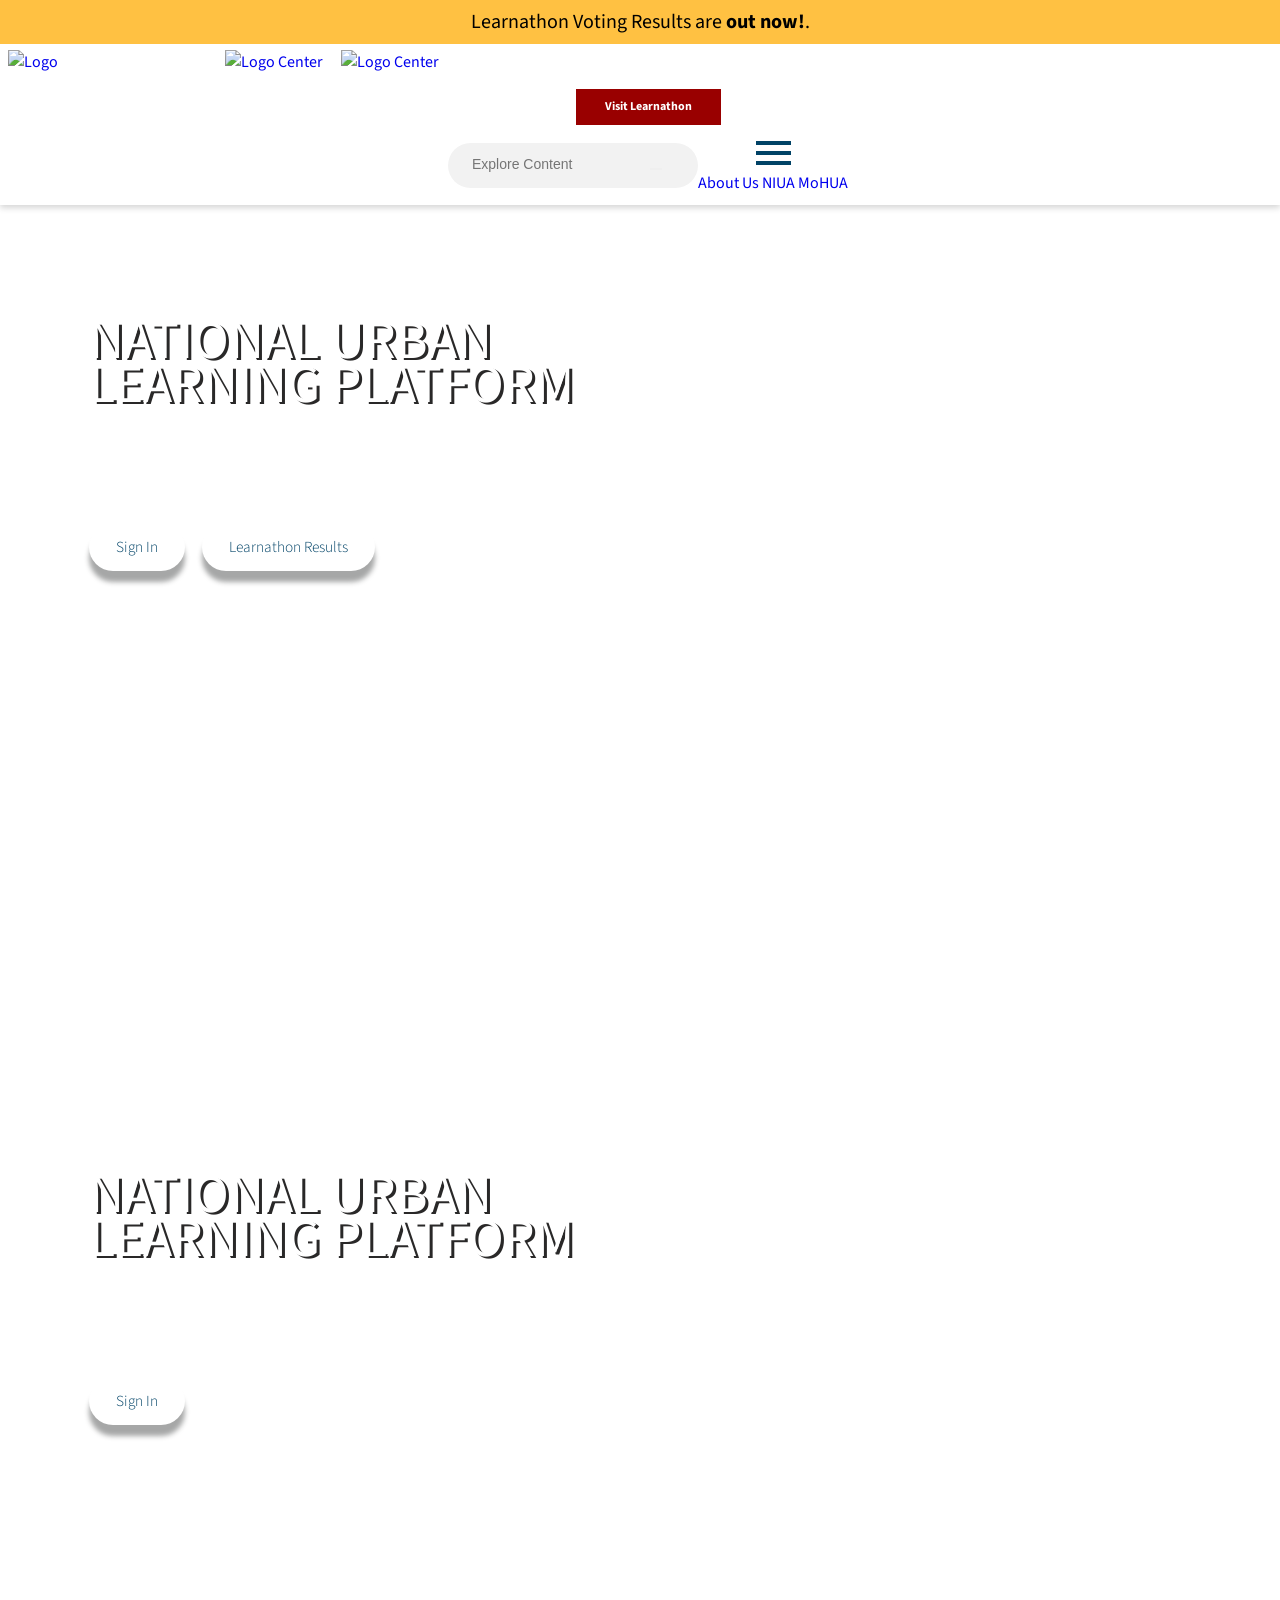
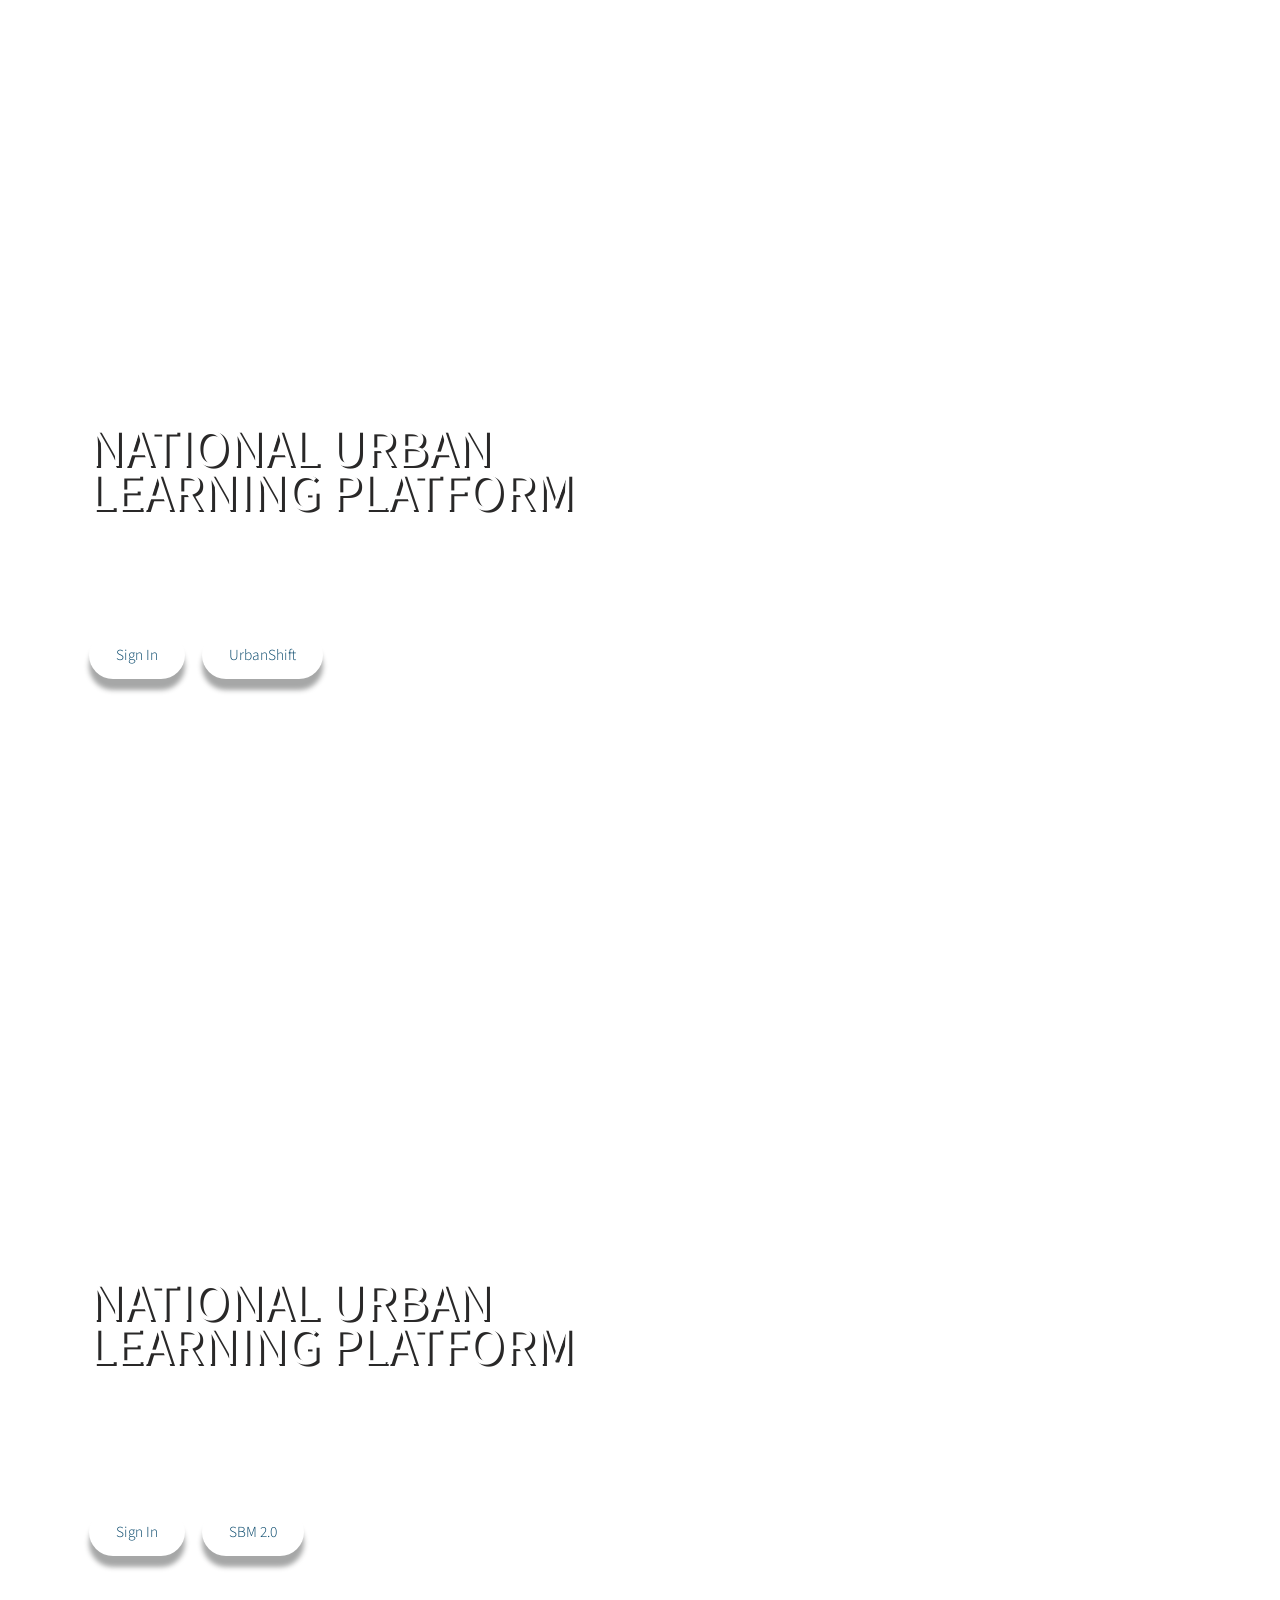
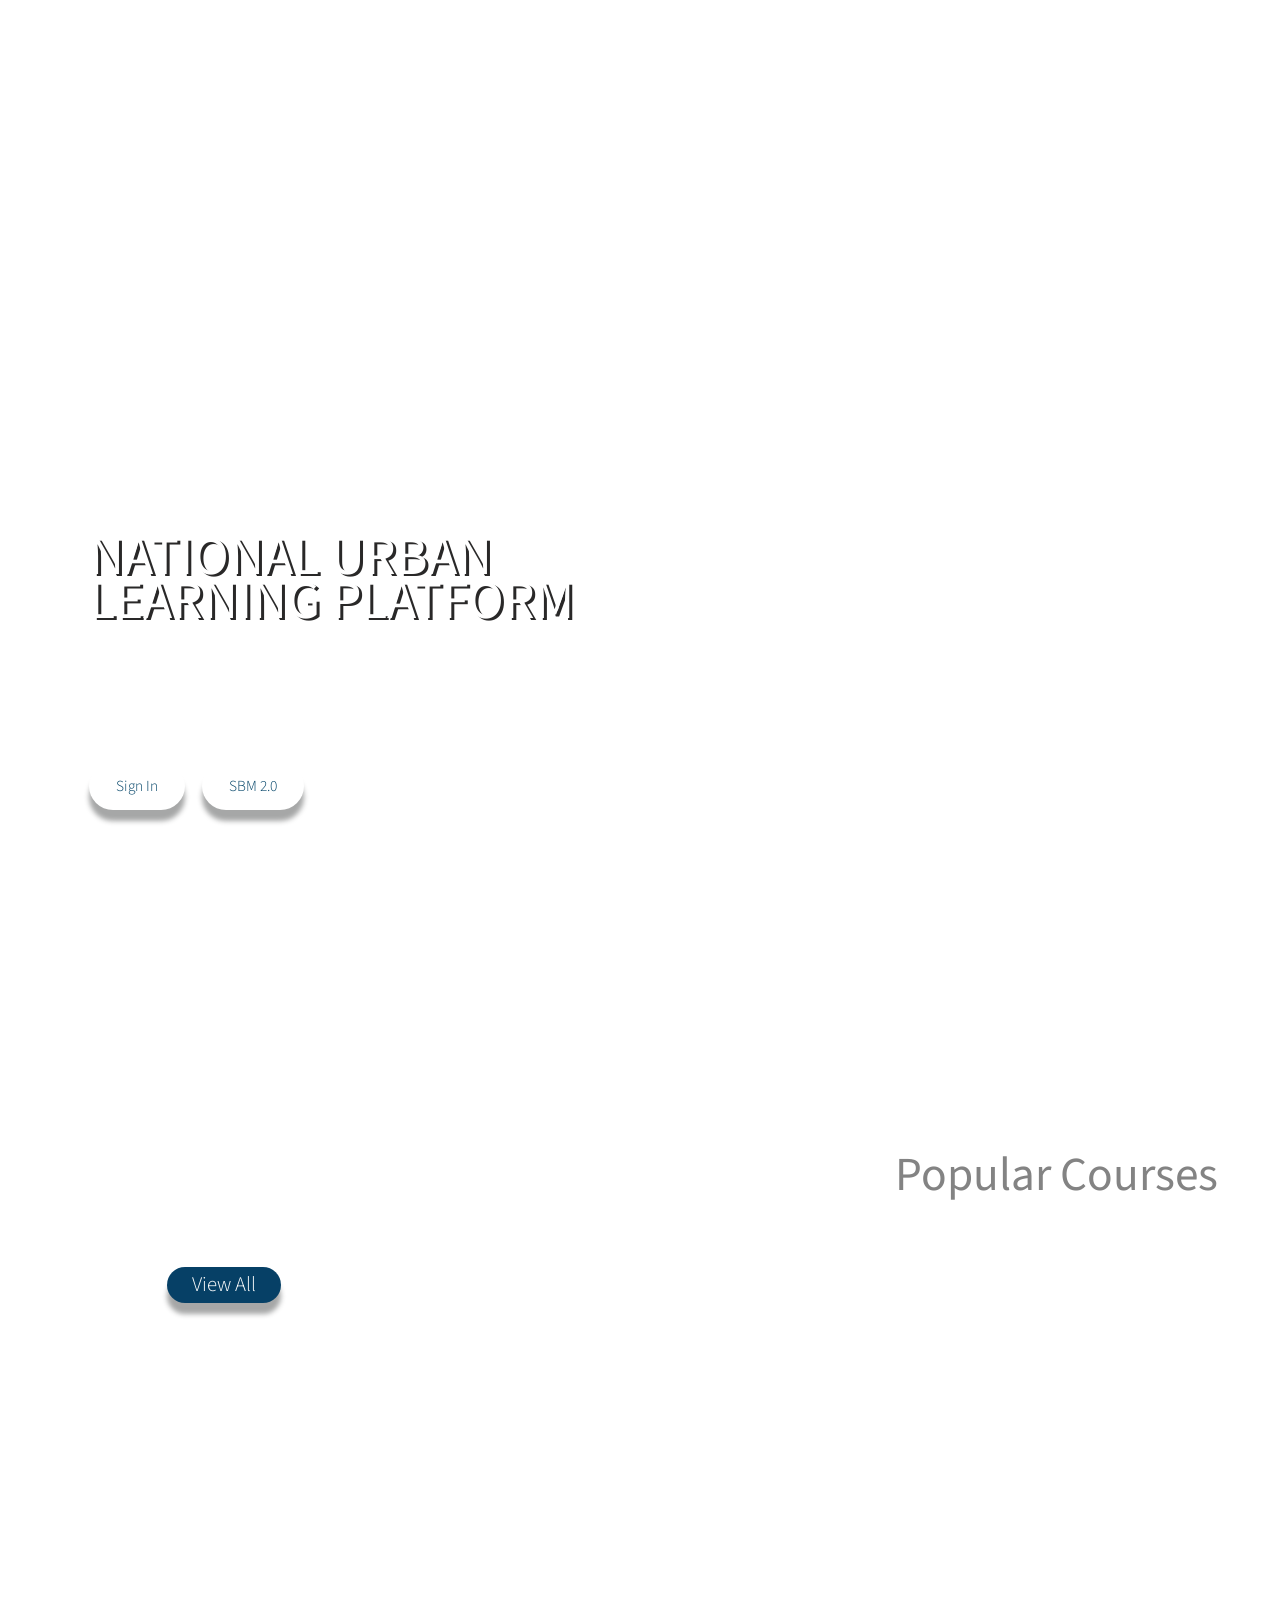
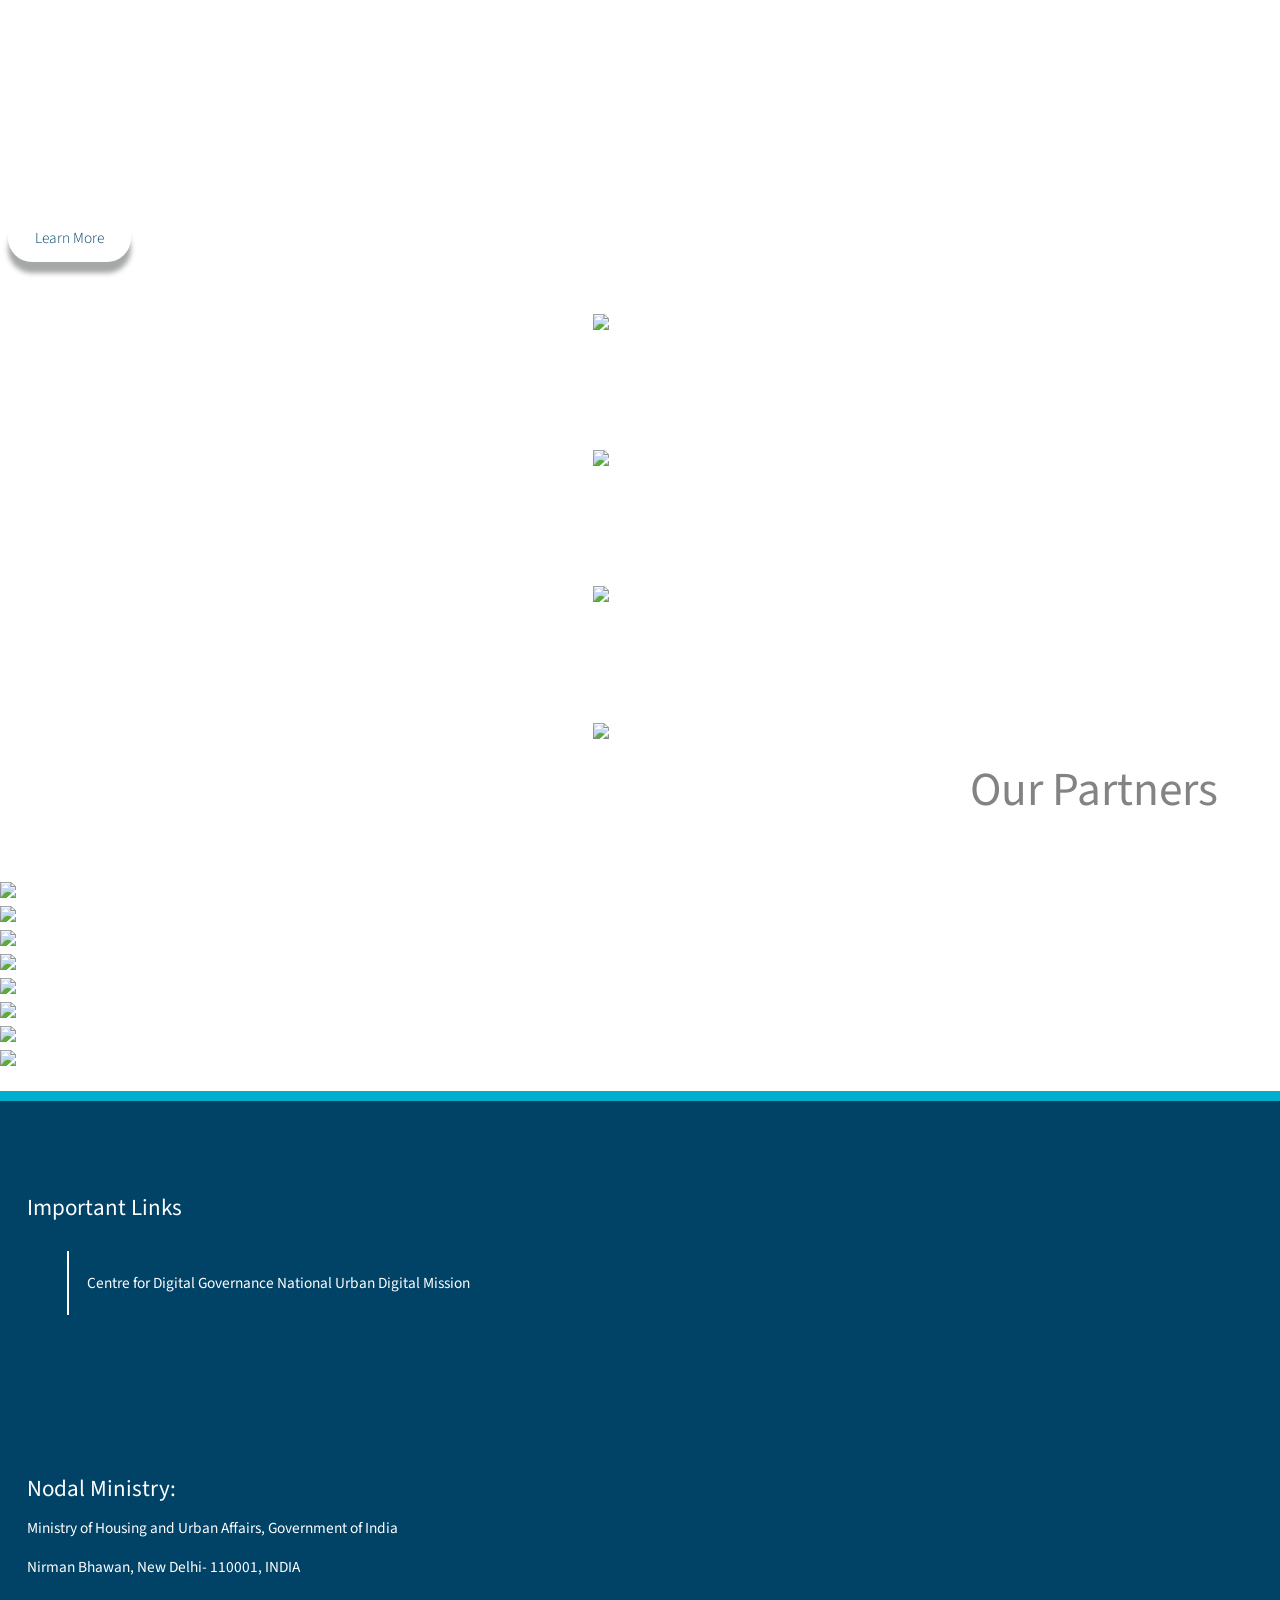
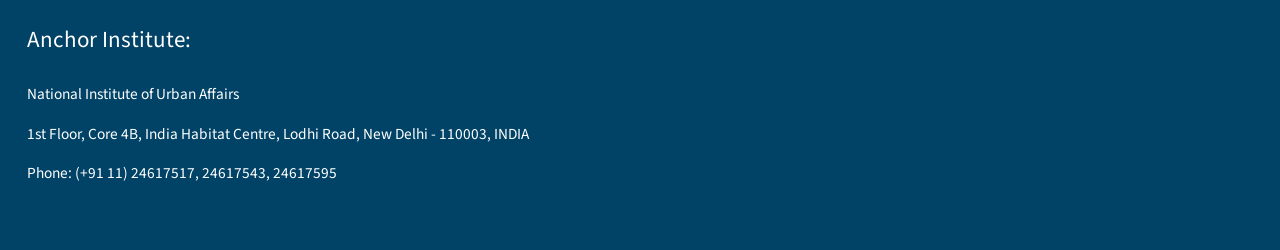
==== commit 62b29f5c: "Merge remote-tracking branch 'upstream/main' into new-lern" ====
--- a/tenant/sunbird/index.html
+++ b/tenant/sunbird/index.html
@@ -1,6 +1,5 @@
 <!DOCTYPE html>
-<html lang="en">
-
+<html lang="en" prefix="og: http://ogp.me/ns#">
 <head>
     <meta charset="utf-8">
     <meta http-equiv="X-UA-Compatible" content="IE=edge">
@@ -8,691 +7,343 @@
     <meta name="description" content="">
     <meta name="author" content="">
     <meta name="theme-color" content="#ffffff">
-    <title>Welcome: National Urban Learning Platforms</title>
-    <link rel="icon" href="">
-    <!-- <link rel="stylesheet" href="CSS/custom.css"> -->
-    <link rel="stylesheet" href="css/style.css">
-    <link rel="stylesheet" href="https://cdn.jsdelivr.net/npm/bootstrap@5.2.3/dist/css/bootstrap.min.css">
-    <link rel="stylesheet" href="https://cdn.jsdelivr.net/npm/bootstrap-icons@1.10.5/font/bootstrap-icons.css">
-    <link href="https://cdn.jsdelivr.net/npm/@splidejs/splide@4.1.4/dist/css/splide.min.css" rel="stylesheet">
-
+
+    <title>Welcome: National Urban Learning Platform</title>
 
     <!-- Font Awesome CSS -->
     <link href="vendor/font-awesome.min.css" rel="stylesheet">
 
-    <!-- <link href="https://cdnjs.cloudflare.com/ajax/libs/semantic-ui/2.4.1/semantic.min.css" rel="stylesheet"> -->
+    <link href="https://cdnjs.cloudflare.com/ajax/libs/semantic-ui/2.4.1/semantic.min.css" rel="stylesheet">
     <link href="https://cdnjs.cloudflare.com/ajax/libs/semantic-ui/2.4.1/components/card.min.css" rel="stylesheet">
 
     <link href="https://cdnjs.cloudflare.com/ajax/libs/slick-carousel/1.8.1/slick-theme.min.css" rel="stylesheet">
     <link rel="stylesheet" type="text/css" href="//cdn.jsdelivr.net/npm/slick-carousel@1.8.1/slick/slick.css" />
 
     <!-- Custom CSS -->
-    <!-- <link href="../sunbird/css (copy)/custom.css" rel="stylesheet"> -->
-
-    <link
-        href="https://fonts.googleapis.com/css2?family=Source+Sans+Pro:ital,wght@0,300;0,400;0,700;0,900;1,600&display=swap"
-        rel="stylesheet">
+    <link href="../sunbird/css/custom.css" rel="stylesheet">
+
+    <link href="https://fonts.googleapis.com/css2?family=Source+Sans+Pro:ital,wght@0,300;0,400;0,700;0,900;1,600&display=swap" rel="stylesheet">
     <link rel="preconnect" href="https://fonts.googleapis.com">
     <link rel="preconnect" href="https://fonts.gstatic.com" crossorigin>
-
+  
     <!-- Owl Stylesheets -->
+    <link rel="stylesheet" href="vendorowl/owlcarousel/assets/owl.carousel.min.css">
+    <link rel="stylesheet" href="vendorowl/owlcarousel/assets/owl.theme.default.min.css">
     <script src="https://cdnjs.cloudflare.com/ajax/libs/moment.js/2.7.0/moment.min.js" type="text/javascript"></script>
     <script src="https://cdn.jsdelivr.net/npm/lodash@4.17.10/lodash.min.js"></script>
-    <link rel="stylesheet" href="vendorowl/owlcarousel/assets/owl.carousel.min.css">
-    <link rel="stylesheet" href="vendorowl/owlcarousel/assets/owl.theme.default.min.css">
-
+    <!-- javascript -->
+    <!-- Google tag (gtag.js) -->
+
+<script async src=https://www.googletagmanager.com/gtag/js?id=G-QH3SHT9MTG></script>
+
+<script>
+
+  window.dataLayer = window.dataLayer || [];
+
+  function gtag(){dataLayer.push(arguments);}
+
+  gtag('js', new Date());
+
+ 
+
+  gtag('config', 'G-QH3SHT9MTG');
+
+</script>
 </head>
-
 <body>
-    <section>
-        <nav class="navbar bg-white">
-            <div class="p-0 col-12 col-md-5 col-lg-5 ps-lg-3">
-                <div
-                    class="d-flex justify-content-between align-items-center justify-content-lg-start gap-2 col-12 ps-3 ps-lg-5 pe-3 pe-lg-5">
-                    <div class="nav_img">
-                        <a href="#">
-                            <img src="images/national_logo.png" class="w-180px" alt="Logo" />
+    <!-- header -->
+    <header class="px-0">
+        <div class="deadline-ext-bar">
+            <div class="deadline-box">
+              <div class="deadline-cover">Learnathon Voting Results are <span class="font-700">out now!</span>.
+              </div>
+            </div>
+          </div>
+        <div class="ui grid px-5 pt-35">
+            <div class="row">
+                <div class="sixteen wide tablet six wide computer column sb-logo p-0">
+                    <div class="logos-container">
+                        <a style="width:199px;" class="logo1" href="#">
+                            <img width="100%" src="./images/national_logo.png" alt="Logo"/>
                         </a>
-                    </div>
-                    <div class="nav_img">
-                        <a href="https://mohua.gov.in" target="_blank">
-                            <img class="w-110px" src="images/MoHUA_.png" alt="Logo Center" />
+                        <a style="padding: 5px 0;" href="https://mohua.gov.in" target="_blank">
+                            <img style="width:157px;" src="images/MoHUA_.png" alt="Logo Center" class="img-fluid"/>
                         </a>
-                    </div>
-                    <div class="d-lg-none">
-                        <a href="/resources" class="text-white navBtn small-nav-btn rounded-pill">Log/Sign In</a>
-                    </div>
-                </div>
-            </div>
-            <div class="pe-1 d-none navItems d-lg-flex col-8 col-lg-7 align-items-center justify-content-evenly">
-                <div class="sb-search-btn">
-                    <button id="site-search-btn" class="searchIcon"><i class="fa fa-search"
-                            aria-hidden="true"></i></button>
-                    <input class="IconSearch" type="search" id="site-search" name="q" autocomplete="off"
-                        aria-label="Search through site content" placeholder="Explore Content">
-
-                </div>
-                <a class="text-dark" href="#">Home</a>
-                <a class="text-dark" href="aboutus.html" target="_blank">About Us</a>
-                <a class="text-dark" href="#gallery">Gallery</a>
-                <a class="text-dark" href="#">Contact Us</a>
-                <a href="/resources" class="text-white navBtn rounded-pill">Log/Sign In</a>
-            </div>
-            <div class="menu d-flex col-12 col-md-6 justify-content-between ps-3 pe-3 d-lg-none">
-                <div class="input-group search mb-3">
-                    <span class="input-group-text border-0  bg-transparent" id="basic-addon1">
-                        <button id="site-search-btn" class="searchIcon"><i class="fa fa-search"
-                                aria-hidden="true"></i></button>
-                    </span>
-                    <input id="site-search" name="q" autocomplete="off" type="search" class="form-control  bg-transparent border-0 border-bottom  border-dark"
-                        placeholder="Explore Content" aria-label="Username" aria-describedby="basic-addon1">
-                </div>
-                <a href="#"><i data-bs-toggle="offcanvas" data-bs-target="#offcanvasExample"
-                        class="bi bi-list text-dark"></i></a>
-                <div class="offcanvas offcanvas-start" tabindex="-1" id="offcanvasExample"
-                    aria-labelledby="offcanvasExampleLabel">
-                    <div class="offcanvas-body navItems-menu align-items-baseline d-flex justify-content-between">
-                        <div>
-                            <a class="text-dark" href="#">Home</a>
-                            <a class="text-dark" href="#">About Us</a>
-                            <a class="text-dark" href="#gallery">Gallery</a>
-                            <a class="text-dark" href="#">Contact Us</a>
-                        </div>
-                        <div>
-                            <button type="button" class="btn-close fs-5" data-bs-dismiss="offcanvas"
-                                aria-label="Close"></button>
-                        </div>
-                    </div>
-                </div>
-            </div>
-        </nav>
-    </section>
-
-    <section>
-        <div id="owl-demo" class="owl-carousel owl-theme sm-d-none">
-            <div class="item">
-                <div class="sb-baner w-100">
-                    <div class="ms-lg-5 ps-3 pe-3 ps-lg-5">
-                        <div class="banner_text row me-0 d-block">
-                            <div class="col-12">
-                                <h1 class="col-12 col-md-9 col-xl-4 fw-bold">NATIONAL URBAN LEARNING PLATFORM</h1>
+                        <a href="#" class="logo3">
+                            <img style="width: 139px;" src="images/AKAAM_.png" alt="Logo Center" class="img-fluid"/>
+                        </a>
+                    </div>
+                </div>
+                <div class="sixteen wide tablet six wide computer column sb-right-menu justify-content-center">
+                    <div class="flex-center">
+                        <a target="_blank" href="/learnathon.html" class="learn-padding text-white">Visit Learnathon</a>
+                    </div>
+                </div>
+                <div class="sixteen wide tablet four wide computer column sb-right-menu justify-content-center">
+                     <div class="sb-search-btn">
+                         <input type="search" id="site-search" name="q" autocomplete="off"
+                             aria-label="Search through site content" placeholder="Explore Content">
+                         <button id="site-search-btn" class="searchIcon"><i class="fa fa-search"
+                                 aria-hidden="true"></i></button>
+                     </div>
+                     <div class="ui compact menu">
+                         <div class="ui simple dropdown item">
+                             <div class="hamburger" id="hamburger-icon">
+                                 <span class="line"></span>
+                                 <span class="line"></span>
+                                 <span class="line"></span>
+                             </div>
+                             <div class="menu">
+                                 <a href="aboutus.html" target="_blank" class="item">About Us</a>
+                                 <a href="https://www.niua.org/" class="item" target="_blank" class="item">NIUA</a>
+                                 <a href="https://mohua.gov.in/" class="item" target="_blank" class="item">MoHUA</a>
+                                 <!-- <a href="/learnathon.html" class="item" target="_blank" class="item">Learnathon</a> -->
+                             </div>
+                         </div>
+                     </div>
+                  </div>
+            </div>
+        </div>
+    </header>
+
+    <!-- <landingui -->
+    <div id="owl-demo" class="owl-carousel owl-theme sm-d-none">
+        <div class="item">	
+            <section class="sb-baner sb-baner-img3 sb-max-1920">
+                <div class="ui equal width grid">
+                    <div class="row">
+                        <div class="sixteen wide tablet ten wide computer column banner-cover">
+                            <h2 class="sb-text-upper">National Urban</h2>
+                            <h1 class="sb-text-upper mt-0">Learning Platform</h1>
+                            <p class="sb-font">Launching on 13th March 2023 where cities and states share solutions <br> to foster collaborating learning</p>
+                            <div><a class="sb-btn-default mt-10" href="/resources?learnathon">Sign In</a>
+                            <a class="sb-btn-default mt-10 ml-20" target="_blank" href="./pdf/TheUrbanLearnathon2023_ResultAnnouncement.pdf">Learnathon Results</a>
                             </div>
-                            <div class="col-12">
-                                <h5 class="col-12 col-md-9 col-xl-7 col-xxl-5">A network of <span class="banner-span">1
-                                        Lakh+ government employees</span>
-                                    of India
-                                    Dedicated to enhance the capacities of the cities</h5>
+                            <div class="mt-15 pl-10"><a class="text-white fs-15" href="https://helpdesknulp.niua.org" target="_blank">Need Help?</a></div>
+                        </div>
+                        <div class="sixteen wide tablet  six wide computer column"></div>
+                    </div>
+                </div>
+            </section>
+        </div>
+        <div class="item">	
+            <section class="sb-baner sb-baner-img sb-max-1920">
+                <div class="ui equal width grid">
+                    <div class="row">
+                        <div class="sixteen wide tablet ten wide computer column banner-cover">
+                            <h2 class="sb-text-upper">National Urban</h2>
+                            <h1 class="sb-text-upper mt-0">Learning Platform</h1>
+                            <p class="sb-font">A Vibrant Digital Community for Urban Practitioners learning<br> from each other</p>
+                            <div>
+                                <a class="sb-btn-default mt-10" href="/resources">Sign In</a>
                             </div>
-                        </div>
-                    </div>
-                </div>
-            </div>
-            <div class="item">
-                <div class="sb-baner w-100">
-                    <div class="ms-lg-5 ps-3 pe-3 ps-lg-5">
-                        <div class="banner_text row me-0 d-block">
-                            <div class="col-12">
-                                <h1 class="col-12 col-md-9 col-xl-4 fw-bold">NATIONAL URBAN LEARNING PLATFORM</h1>
+                            <div class="mt-15 pl-10"><a class="text-white fs-15" href="https://helpdesknulp.niua.org" target="_blank">Need Help?</a></div>
+                        </div>
+                        <div class="sixteen wide tablet  six wide computer column"></div>
+                    </div>
+                </div>
+            </section>
+        </div>
+        <div class="item">	
+            <section class="sb-baner sb-baner-img4 sb-max-1920">
+                <div class="ui equal width grid">
+                    <div class="row">
+                        <div class="sixteen wide tablet ten wide computer column banner-cover">
+                            <h2 class="sb-text-upper">National Urban</h2>
+                            <h1 class="sb-text-upper mt-0">Learning Platform</h1>
+                            <p class="sb-font">UrbanShift Country project for demonstrating sustainable urban planning and <br>development through integrated approaches in Indian cities..</p>
+                            <div><a class="sb-btn-default mt-10" href="/resources">Sign In</a>
+                            <a class="sb-btn-default mt-10 ml-20" target="_blank" href="pdf/nulpUrbanShift.pdf">UrbanShift</a>
                             </div>
-                            <div class="col-12">
-                                <h5 class="col-12 col-md-9 col-xl-7 col-xxl-5">A network of <span class="banner-span">1
-                                        Lakh+ government employees</span>
-                                    of India
-                                    Dedicated to enhance the capacities of the cities</h5>
+                            <div class="mt-15 pl-10"><a class="text-white fs-15" href="https://helpdesknulp.niua.org" target="_blank">Need Help?</a></div>
+                        </div>
+                        <div class="sixteen wide tablet  six wide computer column"></div>
+                    </div>
+                </div>
+            </section>
+        </div>
+        
+        <div class="item">	
+            <section class="sb-baner sbm-eng sb-max-1920">
+                <div class="ui equal width grid">
+                    <div class="row">
+                        <div class="sixteen wide tablet ten wide computer column banner-cover">
+                            <h2 class="sb-text-upper">National Urban</h2>
+                            <h1 class="sb-text-upper mt-0">Learning Platform</h1>
+                            <p class="sb-font">Launching SBM 2.0 with the vision to make ‘Garbage Free Cities’, <br> which aims to sustain and advance the progress in urban <br> sanitation and waste management</p>
+                            <div>
+                                <a class="sb-btn-default mt-10 cursor-normal " href="#">Sign In</a>
+                            <a class="sb-btn-default mt-10 ml-20" target="_blank" href="https://sbmurban.org/">SBM 2.0</a>
                             </div>
-                        </div>
-                    </div>
-                </div>
-            </div>
-        </div>
-    </section>
-
-    <section class=" bg-white">
-        <div class="container pt-5 pb-5 bg-white">
-            <div class="total-numbers row row-cols-md-3">
-                <div class="single-info text-center">
-                    <span id="count1" class="display-4 fw-bold"></span>
-                    <p class="fw-bold">Participating States</p>
-                </div>
-                <div class="single-info text-center">
-                    <span id="count2" class="display-4 fw-bold"></span>
-                    <p class="fw-bold">Urban Local Bodies</p>
-                </div>
-                <div class="single-info text-center">
-                    <span id="count3" class="display-4 fw-bold"></span>
-                    <p class="fw-bold">NULP Community Members</p>
-                </div>
-            </div>
-        </div>
-    </section>
-
-    <div class="bg-blue">
-
-        <section>
-            <div class="learing">
-                <div class="me-3 ms-3 ms-lg-5 me-lg-5 ">
-                    <div class="row">
-                        <div class="left-wroking d-flex justify-content-center col-12 col-lg-6 mb-5">
-                            <img class="img-fluid" src="images/nulpWorks.png" alt="">
-                        </div>
-                        <div class="col-12 col-lg-6">
-                            <div class="text-center">
-                                <div class="note-img ">
-                                    <img src="images/note.png" alt="" class="height-150px">
-                                    <p>Learn from well curated
-                                        courses and content</p>
-                                </div>
-                                <div>
-                                    <div class="upper-arrow">
-                                        <p class="mb-0">Learning</p>
-                                        <img src="images/HowNULPworks1.png" alt="" class="w-380px">
-                                    </div>
-
-                                    <div class="text-center ">
-                                        <img src="images/laptop.png" alt="" class="height-150px">
-                                    </div>
-
-                                    <div class="lower-arrow">
-                                        <img src="images/HowNULPworks.png" alt="" class="w-380px">
-                                        <p>Collaboration</p>
-                                    </div>
-                                </div>
-                                <div class="chat-img">
-                                    <img src="images/chat.png" alt="" class="height-150px">
-                                    <p>Co-learn with peers from other
-                                        cities and domain experts</p>
-                                </div>
+                            <div class="mt-15 pl-10"><a class="text-white fs-15" href="https://helpdesknulp.niua.org" target="_blank">Need Help?</a></div>
+                        </div>
+                        <div class="sixteen wide tablet  six wide computer column"></div>
+                    </div>
+                </div>
+            </section>
+        </div>
+        <div class="item">	
+            <section class="sb-baner sbm-hin sb-max-1920">
+                <div class="ui equal width grid">
+                    <div class="row">
+                        <div class="sixteen wide tablet ten wide computer column banner-cover">
+                            <h2 class="sb-text-upper">National Urban</h2>
+                            <h1 class="sb-text-upper mt-0">Learning Platform</h1>
+                            <p class="sb-font">एसबीएम 2.0 ‘कचरा मुक्त शहर ’ बनाने की उद्देश्य के साथ लॉन्च किया जा रहा है, <br> जिसका लक्ष्य शहरी स्वच्छता और अपशिष्ट प्रबंधन में प्रगति को बनाए रखना और <br> आगे बढ़ाना है</p>
+                            <div>
+                                <a class="sb-btn-default mt-10 cursor-normal" href="#">Sign In</a>
+                            <a class="sb-btn-default mt-10 ml-20" target="_blank" href="https://sbmurban.org/">SBM 2.0</a>
                             </div>
+                            <div class="mt-15 pl-10"><a class="text-white fs-15" href="https://helpdesknulp.niua.org" target="_blank">Need Help?</a></div>
+                        </div>
+                        <div class="sixteen wide tablet  six wide computer column"></div>
+                    </div>
+                </div>
+            </section>
+        </div>
+        <!-- <div class="item">	
+            <section class="sb-baner-img2 sb-baner sb-max-1920">
+                <div class="ui equal width grid">
+                    <div class="row">
+                        <div class="sixteen wide tablet ten wide computer column banner-cover">
+                            <h2 class="sb-text-upper">National Urban</h2>
+                            <h1 class="sb-text-upper mt-0">Learning Platform</h1>
+                            <p class="sb-font">Leaders in Climate Change Management program <br> launched on 6th June, 2022</p>
+                            <div><a class="sb-btn-default mt-10" href="/resources?learnathon">Sign In</a></div>
+                            <div class="mt-15 pl-10"><a class="text-white fs-15" href="https://helpdesknulp.niua.org" target="_blank">Need Help?</a></div>
+                        </div>
+                        <div class="sixteen wide tablet  six wide computer column"></div>
+                    </div>
+                </div>
+            </section>
+        </div> -->
+    </div>
+
+    <section class="sb-baner sb-baner-img  sb-max-1920 sm-position">
+		<div class="ui equal width grid">
+			<div class="row">
+				<div class="sixteen wide tablet ten wide computer column banner-cover">
+					<h2 class="sb-text-upper">National Urban</h2>
+					<h1 class="sb-text-upper mt-0">Learning Platform</h1>
+					<p class="sb-font">A Vibrant Digital Community for Urban Practitioners learning from each other</p>
+					<div>
+                        <a class="sb-btn-default mt-10" href="/resources">Sign In</a>
+                        <!-- <a class="sb-btn-default mt-10 ml-5" href="./learnathon.html">Learnathon</a> -->
+                    </div>
+					<div class="mt-15 pl-10"><a class="text-white fs-15" href="https://helpdesknulp.niua.org" target="_blank">Need Help?</a></div>
+				</div>
+				<div class="sixteen wide tablet  six wide computer column"></div>
+			</div>
+		</div>
+	</section>
+
+    <h2 class="sb-se-title mt-55 py-32 pb-10 pl-32 mb-20">Popular Courses</h2>
+    <div class= "container">
+        <div class="row">
+            <!-- The slideshow -->
+            <div style="width: 100%;" class="owl-carousel owl-theme popularCourseSection" id="popularCourseSection"> 
+            </div>
+        </div>
+        <a class="sb-btn-primry" href="/explore-course">View All</a>
+        <section class="sb-about-us">
+            <div class="sb-about-bg">
+                <div class="ui grid about-cover">
+                    <div class="row">
+                        <div class="sixteen wide tablet three wide computer column right aligned pr-48"></div>
+                        <div class="sixteen wide tablet thirteen wide computer column right aligned pr-48">
+                        <h2 class="sb-se-title sb-color-white">About Us</h2>
+                        <p class="heading6">A peer-to-peer learning platform for sharing experiences on current and
+                            emerging urban requirements promoting a sustainable culture of collaborative learning.
+                        </p>
+                        <a href="aboutus.html" class="sb-btn-default">Learn More</a>
+                        </div>
+                    </div>
+                    <div class="row center aligned sb-learn">
+                        <div class="four wide tablet four wide computer column">
+                            <img src="images/ab1.png" alt="About" />
+                            <p>Learning &<br /> Collaboration</p>
+                        </div>
+                        <div class="four wide tablet four wide computer column">
+                            <img src="images/ab2.png" alt="About" />
+                            <p>Urban & Non-Urban<br /> Domains</p>
+                        </div>
+                        <div class="four wide tablet four wide computer column">
+                            <img src="images/ab3.png" alt="About" />
+                            <p>Improving<br /> Governance</p>
+                        </div>
+                        <div class="four wide tablet four wide computer column">
+                            <img src="images/ab4.png" alt="About" />
+                            <p>Custom<br /> Certification</p>
                         </div>
                     </div>
                 </div>
             </div>
         </section>
-
-        <section>
-            <div class="Domian_BG">
-                <div class="ps-3 pe-4 ps-lg-5 pe-lg-5">
-                    <div class="offer-title">
-                        <h4 class="sb-se-title">What NULP offers</h4>
-                    </div>
-                    <div class="row row-cols-lg-2 align-items-center justify-content-between">
-                        <div class="offer-items pt-4 pt-lg-0 row row-cols-2 row-cols-md-2 row-cols-lg-3">
-                            <div class="single-item text-center">
-                                <h1>15</h1>
-                                <p>Domains</p>
-                            </div>
-                            <div class="single-item text-center">
-                                <h1>70</h1>
-                                <p>Courses</p>
-                            </div>
-                            <div class="single-item text-center">
-                                <h1>200</h1>
-                                <p>Local Urban Solutions</p>
-                            </div>
-                            <div class="single-item text-center">
-                                <h1>4</h1>
-                                <p>National Certification Programs</p>
-                            </div>
-                            <div class="single-item text-center">
-                                <h1>1</h1>
-                                <p>Learning Journey</p>
-                            </div>
-                            <div class="single-item text-center">
-                                <h1>67</h1>
-                                <p>Knowledge Partners</p>
-                            </div>
-                        </div>
-                        <div
-                            class="offer_Video p-0 ms-2 ms-lg-0 d-flex d-lg-none justify-content-center align-items-center pt-lg-0">
-                                <iframe class="w-100 h-100 br-3" src="https://www.youtube.com/embed/4T4qp1h6k6s" title="YouTube video player" frameborder="0" allow="accelerometer; autoplay; clipboard-write; encrypted-media; gyroscope; picture-in-picture; web-share" allowfullscreen></iframe>
-                        </div>
-                        <div class="d-none d-lg-block work-img pt-4 pt-lg-0">
-                            <div
-                                class=" work_img_wrapper work_img_wrapper_1 d-flex justify-content-center align-items-center">
-                                <iframe class="w-100 h-100 br-10" src="https://www.youtube.com/embed/4T4qp1h6k6s" title="YouTube video player" frameborder="0" allow="accelerometer; autoplay; clipboard-write; encrypted-media; gyroscope; picture-in-picture; web-share" allowfullscreen></iframe>
-                            </div>
-                            <div class=" work_img_wrapper work_img_wrapper_2"></div>
-                            <div class=" work_img_wrapper work_img_wrapper_3"></div>
-                        </div>
-                    </div>
-                </div>
-            </div>
-        </section>
-
-
-        <section>
-            <div class="container-fluid nulp-offers">
-                <div class="ms-3 me-3 ms-lg-5 me-lg-5">
-                    <div class=" mb-4 offer-title">
-                        <h1 class="mb-5">What NULP users say</h1>
-                    </div>
-                    <div class="row">
-                        <div class="col-12 col-md-6 ">
-                            <p class="ps-0 ps-lg-5 para mb-3">In the SpotLight - <span>Learner of the Month</span></p>
-                            <div class="ps-0 ps-lg-5 col-6">
-                                <p class="Enrolled_para">Enrolled in 7 Courses and
-                                    Completed National Certification
-                                    Program LCCM</p>
-                            </div>
-                            <div class="row certificates ms-0 ms-lg-3">
-                                <div class="col-4">
-
-                                    <div class="person_img">
-                                        <img src="images/person.jpg" alt="" class="img-fluid">
-                                        <p class="mt-1 ps-1 Name">Mr.Anamik</p>
-                                    </div>
-
-
-                                </div>
-                                <div class="col-8 certificate pe-0">
-                                    <img src="images/image1.jpg" alt="" class="img-fluid">
-                                </div>
-
-                            </div>
-
-                        </div>
-                        <div class="pe-5 col-12 col-md-6 testimonial mt-5 ">
-                            <div class="testi-carousel owl-carousel owl-theme testimonials">
-                                <div class="item">
-                                    <div class="testimo">
-                                        <h4 class="fw-bold">Learner Testimonial</h4>
-                                        <p>Lorem ipsum dolor sit amet, consectetur adipiscing elit,
-                                            sed do eiusmod tempor incididunt ut labore et dolore
-                                            magna aliqua. Ut enim ad minim veniam, quis nostrud
-                                            exercitation ullamco laboris nisi ut aliquip ex ea commodo
-                                            consequat.
-                                        </p>
-                                    </div>
-                                    <div class="testimo">
-                                        <h4 class="fw-bold">Creator Testimonial</h4>
-                                        <p>Lorem ipsum dolor sit amet, consectetur adipiscing elit,
-                                            sed do eiusmod tempor incididunt ut labore et dolore
-                                            magna aliqua. Ut enim ad minim veniam, quis nostrud
-                                            exercitation ullamco laboris nisi ut aliquip ex ea commodo
-                                            consequat.
-                                        </p>
-                                    </div>
-                                </div>
-                                <div class="item">
-                                    <div class="testimo">
-                                        <h4 class="fw-bold">Learner Testimonial</h4>
-                                        <p>Lorem ipsum dolor sit amet, consectetur adipiscing elit,
-                                            sed do eiusmod tempor incididunt ut labore et dolore
-                                            magna aliqua. Ut enim ad minim veniam, quis nostrud
-                                            exercitation ullamco laboris nisi ut aliquip ex ea commodo
-                                            consequat.
-                                        </p>
-                                    </div>
-                                    <div class="testimo">
-                                        <h4 class="fw-bold">Creator Testimonial</h4>
-                                        <p>Lorem ipsum dolor sit amet, consectetur adipiscing elit,
-                                            sed do eiusmod tempor incididunt ut labore et dolore
-                                            magna aliqua. Ut enim ad minim veniam, quis nostrud
-                                            exercitation ullamco laboris nisi ut aliquip ex ea commodo
-                                            consequat.
-                                        </p>
-                                    </div>
-                                </div>
-                            </div>
-                        </div>
-                    </div>
-                </div>
-            </div>
-        </section>
-
-
-        <section>
-            <div class="Domian_BG">
-                <div class="ps-3 pe-3 ps-lg-5 pe-lg-5 pt-lg-5 offer-title">
-                    <h4 class="sb-se-title ">What are the Domains</h4>
-                </div>
-                <div class="carousel domain-carousel py-32 slick-slide-show-domain">
-
-                    <div ngxSlickItem class="slide">
-                        <div class=" d-flex domain-box">
-                            <div>
-                                <img width="100%" src="images/DomainSolidWasteManagement.png">
-
-                            </div>
-                            <div class="domain-text">Solid Waste Management</div>
-
-                        </div>
-                    </div>
-                    <div ngxSlickItem class="slide">
-                        <div class=" d-flex domain-box">
-                            <div>
-                                <img src="images/domainWaterSupplyManagement.png">
-
-                            </div>
-                            <div class="domain-text"> Water supply Management</div>
-
-                        </div>
-                    </div>
-                    <div ngxSlickItem class="slide">
-                        <div class=" d-flex domain-box">
-                            <div>
-                                <img src="images/domainDataGovernanceAnalytics.png">
-
-                            </div>
-                            <div class="domain-text">Data Governance
-                                & Analytics</div>
-
-                        </div>
-                    </div>
-                    <div ngxSlickItem class="slide">
-                        <div class=" d-flex domain-box">
-                            <div>
-                                <img width="100%" src="images/domainEnvironmentClimate.png">
-
-                            </div>
-                            <div class="domain-text">Environment & Climate</div>
-
-                        </div>
-                    </div>
-                    <div ngxSlickItem class="slide">
-                        <div class=" d-flex domain-box">
-                            <div>
-                                <img src="images/DomainHousing.png">
-
-                            </div>
-                            <div class="domain-text"> Water supply Management</div>
-
-                        </div>
-                    </div>
-                    <div ngxSlickItem class="slide">
-                        <div class=" d-flex domain-box">
-                            <div>
-                                <img src="images/domainWaterSupplyManagement.png">
-
-                            </div>
-                            <div class="domain-text"> Water supply Management</div>
-
-                        </div>
-                    </div>
-                    <div ngxSlickItem class="slide">
-                        <div class=" d-flex domain-box">
-                            <div>
-                                <img src="images/DomainMunicipalFinance.svg">
-
-                            </div>
-                            <div class="domain-text"> Water supply Management</div>
-
-                        </div>
-                    </div>
-                    <div ngxSlickItem class="slide">
-                        <div class=" d-flex domain-box">
-                            <div>
-                                <img src="images/domainSewerageSanitation.png">
-
-                            </div>
-                            <div class="domain-text"> Water supply Management</div>
-
-                        </div>
-                    </div>
-
-                    <div ngxSlickItem class="slide">
-                        <div class=" d-flex domain-box">
-                            <div>
-                                <img src="images/DomainSolidWasteManagement.png">
-
-                            </div>
-                            <div class="domain-text"> Water supply Management</div>
-
-                        </div>
-                    </div>
-
-                    <div class=" d-flex domain-box">
-                        <div>
-                            <img src="images/DomainTownPlanning.png">
-
-                        </div>
-                        <div class="domain-text"> Water supply Management</div>
-
-                    </div>
-                </div>
-            </div>
-        </section>
-
-
-        <section class=" nulp-offers">
-            <div class="offer-title ps-3 pe-3  ps-lg-5 pe-lg-5">
-                <h1>What’s Trending on NULP</h1>
-            </div>
-            <div class="carousel course-carousel py-32 slick-slide-show-course">
-                <div ngxSlickItem class="slide">
-                    <div class="item">
-                        <div style="justify-content: center" class="d-flex">
-                            <div class="ui card p-0">
-                                <div class="bg-img-cover">
-                                    <img src="images/abstract.svg" class="card-bg" />
-                                </div>
-                                <div class="small-bow">
-                                    <a class="slider_info">
-                                        <img class="card_Circle" src="images/figure.jpg" width="305px" />
-                                    </a>
-                                    <div class="d-flex text-dark fw-bold pt-lg-3 mt-4 justify-content-end px-15">
-                                        Domain Name
-                                    </div>
-                                    <div class="px-15 pb-3">
-                                        <div class="fw-bold text-dark">Course name</div>
-                                        <div class=" text-dark">Name of Creator</div>
-                                        <div class=" text-dark">Tags/ Keywords</div>
-                                    </div>
-                                </div>
-                            </div>
-                        </div>
-                    </div>
-                </div>
-                <div ngxSlickItem class="slide">
-                    <div class="item">
-                        <div style="justify-content: center" class="d-flex">
-                            <div class="ui card p-0">
-                                <div class="bg-img-cover">
-                                    <img src="images/abstract.svg" class="card-bg" />
-                                </div>
-                                <div class="small-bow">
-                                    <a class="slider_info">
-                                        <img class="card_Circle" src="images/figure.jpg" width="305px" />
-                                    </a>
-                                    <div class="d-flex text-dark fw-bold pt-lg-3 mt-4 justify-content-end px-15">
-                                        Domain Name
-                                    </div>
-                                    <div class="px-15 pb-3">
-                                        <div class="fw-bold text-dark">Course name</div>
-                                        <div class=" text-dark">Name of Creator</div>
-                                        <div class=" text-dark">Tags/ Keywords</div>
-                                    </div>
-                                </div>
-                            </div>
-                        </div>
-                    </div>
-                </div>
-                <div ngxSlickItem class="slide">
-                    <div class="item">
-                        <div style="justify-content: center" class="d-flex">
-                            <div class="ui card p-0">
-                                <div class="bg-img-cover">
-                                    <img src="images/abstract.svg" class="card-bg" />
-                                </div>
-                                <div class="small-bow">
-                                    <a class="slider_info">
-                                        <img class="card_Circle" src="images/figure.jpg" width="305px" />
-                                    </a>
-                                    <div class="d-flex text-dark fw-bold pt-lg-3 mt-4 justify-content-end px-15">
-                                        Domain Name
-                                    </div>
-                                    <div class="px-15 pb-3">
-                                        <div class="fw-bold text-dark">Course name</div>
-                                        <div class=" text-dark">Name of Creator</div>
-                                        <div class=" text-dark">Tags/ Keywords</div>
-                                    </div>
-                                </div>
-                            </div>
-                        </div>
-                    </div>
-                </div>
-                <div ngxSlickItem class="slide">
-                    <div class="item">
-                        <div style="justify-content: center" class="d-flex">
-                            <div class="ui card p-0">
-                                <div class="bg-img-cover">
-                                    <img src="images/abstract.svg" class="card-bg" />
-                                </div>
-                                <div class="small-bow">
-                                    <a class="slider_info">
-                                        <img class="card_Circle" src="images/figure.jpg" width="305px" />
-                                    </a>
-                                    <div class="d-flex text-dark fw-bold pt-lg-3 mt-4 justify-content-end px-15">
-                                        Domain Name
-                                    </div>
-                                    <div class="px-15 pb-3">
-                                        <div class="fw-bold text-dark">Course name</div>
-                                        <div class=" text-dark">Name of Creator</div>
-                                        <div class=" text-dark">Tags/ Keywords</div>
-                                    </div>
-                                </div>
-                            </div>
-                        </div>
-                    </div>
-                </div>
-                <div ngxSlickItem class="slide">
-                    <div class="item">
-                        <div style="justify-content: center" class="d-flex">
-                            <div class="ui card p-0">
-                                <div class="bg-img-cover">
-                                    <img src="images/abstract.svg" class="card-bg" />
-                                </div>
-                                <div class="small-bow">
-                                    <a class="slider_info">
-                                        <img class="card_Circle" src="images/figure.jpg" width="305px" />
-                                    </a>
-                                    <div class="d-flex text-dark fw-bold pt-lg-3 mt-4 justify-content-end px-15">
-                                        Domain Name
-                                    </div>
-                                    <div class="px-15 pb-3">
-                                        <div class="fw-bold text-dark">Course name</div>
-                                        <div class=" text-dark">Name of Creator</div>
-                                        <div class=" text-dark">Tags/ Keywords</div>
-                                    </div>
-                                </div>
-                            </div>
-                        </div>
-                    </div>
-                </div>
-            </div>
-        </section>
-
-
-
-        <section id="gallery">
-            <div class="ps-3 pe-3 ps-lg-5 pe-lg-5 partners">
-                <div>
-                    <h4 class="sb-se-title ">Gallery</h4>
-                </div>
-                <div class="carousel gallery-carousel pt-3 pb-3 slick-slide-show-gallery">
-                    <div class="slide"><img class="img-fluid" src="images/Gallery1.jpg" alt=""></div>
-                    <div class="slide"><img class="img-fluid" src="images/Gallery2.jpg" alt=""></div>
-                    <div class="slide"><img class="img-fluid" src="images/Gallery3.jpg" alt=""></div>
-                    <div class="slide"><img class="img-fluid" src="images/Gallery4.jpg" alt=""></div>
-                </div>
-            </div>
-        </section>
-
-        <section>
-            <div class="ps-3 pe-3 ps-lg-5 pe-lg-5 partners">
-                <div>
-                    <h4 class="sb-se-title">Our Partners</h4>
-                </div>
-                <div class="carousel partner-carousel pt-3 pb-3 slick-slide-show-partners">
-                    <div class="slide"><img class="partners-img" src="images/partner1.png" alt=""></div>
-                    <div class="slide"><img class="partners-img" src="images/partner2.png" alt=""></div>
-                    <div class="slide"><img class="partners-img" src="images/partner3.png" alt=""></div>
-                    <div class="slide"><img class="partners-img" src="images/partner4.png" alt=""></div>
-                    <div class="slide"><img class="partners-img" src="images/partner5.png" alt=""></div>
-                    <div class="slide"><img class="partners-img" src="images/partner6.png" alt=""></div>
-                    <div class="slide"><img class="partners-img" src="images/partner7.png" alt=""></div>
-                    <div class="slide"><img class="partners-img" src="images/partner8.png" alt=""></div>
-                </div>
-            </div>
-        </section>
-
+        <h4 class="sb-se-title mt-55 py-32 pb-10 pl-32 mb-20">Our Partners</h4>
+        <div  class="carousel py-32 slick-slide-show">
+            <div ngxSlickItem class="slide">
+                <img src="images/partner1.png">
+            </div>
+            <div ngxSlickItem class="slide">
+                <img src="images/partner2.png">
+            </div>
+            <div ngxSlickItem class="slide">
+                <img src="images/partner3.png">
+            </div>
+            <div ngxSlickItem class="slide">
+                <img src="images/partner4.png">
+            </div>
+            <div ngxSlickItem class="slide">
+                <img src="images/partner5.png">
+            </div>
+            <div ngxSlickItem class="slide">
+                <img src="images/partner6.png">
+            </div>
+            <div ngxSlickItem class="slide">
+                <img src="images/partner7.png">
+            </div>
+            <div ngxSlickItem class="slide">
+                <img src="images/partner8.png">
+            </div>
+        </div>
     </div>
-
+    <div class="sb-foot-separate"></div>
     <footer>
-        <div class="footer-bg">
-            <div class="ps-3 pe-4 ps-lg-5 pe-lg-5">
-                <div class="row">
-                    <div class="footer-anchors col-12 col-lg-6">
-                        <div class="row">
-                            <a target="_blank" class="pb-4 text-dark col-12 col-sm-6 col-md-3"
-                                href="https://nulp.niua.org/aboutus.html"><span>About Us</span></a>
-                            <a target="_blank" class="pb-4 text-dark col-12 col-sm-6 col-md-3"
-                                href="https://niua.in/"><span>NIUA</span></a>
-                            <a target="_blank" class="pb-4 text-dark col-12 col-sm-6 col-md-6"
-                                href="https://niua.org/cdg/"><span>Centre
-                                    for
-                                    Digital Governance</span></a>
-                            <a target="_blank" class="pb-4 text-dark col-12 col-sm-6 col-md-3" href="#"><span>Contact
-                                    Us</span></a>
-                            <a class="pb-4 text-dark col-12 col-sm-6 col-md-3" href="https://mohua.gov.in"
-                                target="_blank"><span>MoHUA</span></a>
-                            <a target="_blank" class="pb-4 text-dark col-12 col-sm-6 col-md-6"
-                                href="https://nudm.mohua.gov.in/"><span>National
-                                    Urban Digital Mission</span></a>
-                            <a class="pb-4 text-dark col-12 col-sm-6 col-md-3" target="_blank"
-                                href="/learnathon.html"><span>Learnathon</span></a>
-                        </div>
-                    </div>
-                    <div class="col-12 col-lg-4">
-                        <div class="footer-right">
-                            <h4 class="mb-3">Anchor Institute:</h4>
-                            <div class="mt-4 mt-md-0 ">
-                                <p class="">Ministry of Housing and Urban Affairs, Government of India Nirman
-                                    Bhawan,
-                                    New Delhi- 110001, INDIA</p>
-                                <div class="footer-right">
-                                    <h4 class="mb-3 mt-5">Nodal Ministry:</h4>
-                                    <p class="">Ministry of Housing and Urban Affairs, Government of India</p>
-                                    <p class="">Nirman Bhawan, New Delhi- 110001, INDIA</p>
-                                    <p class=""> 1st Floor, Core 4B, India Habitat Centre, Lodhi Road, New Delhi -
-                                        110003, INDIA
-                                    </p>
-                                    <p class="">Phone: (+91 11) 24617517, 24617543, 24617595</p>
-                                </div>
-                            </div>
-                        </div>
-                    </div>
-                </div>
-                <div class="sb-social d-flex justify-content-center justify-content-lg-start gap-3">
-                    <a href="https://www.facebook.com/people/National-Institute-of-Urban-Affairs/100068273286928/
-                        " target="_blank"><i class="text-white social-icons bi bi-facebook"></i></a>
-                    <a href="https://instagram.com/niua_india?igshid=MzRlODBiNWFlZA==" target="_blank"><i
-                            class="text-white social-icons bi bi-instagram"></i></a>
-                    <a href="https://www.twitter.com/NIUA_India" target="_blank"><i
-                            class="text-white social-icons bi bi-twitter"></i></a>
-                    <a href="https://www.linkedin.com/school/national-institute-of-urban-affairs/" target="_blank"><i
-                            class="text-white social-icons bi bi-linkedin"></i></a>
+        <div class="ui grid sm-text-center px-74">
+            <div class="row py-40">
+                <div class="sixteen wide tablet column eight wide computer">
+                    <h4 class="fs-0-925">Important Links</h4>
+                    <div class="ui list">
+                        <a href="https://niua.org/cdg/" target="_blank" class="item fs-0-925 text-white">Centre for Digital Governance</a>
+                        <a href="https://nudm.mohua.gov.in/" target="_blank" class="item fs-0-925 text-white">National Urban Digital Mission</a>
+                    </div>
+                    <div class="sb-social sm-d-none">
+                        <a href="https://www.linkedin.com/school/national-institute-of-urban-affairs/"  target="_blank" ><i class="icon linkedin"></i></a>
+                        <a href="https://www.facebook.com/profile.php?id=100068273286928"  target="_blank" ><i class="icon facebook"></i></a>
+                        <a href="https://twitter.com/NIUA_India"  target="_blank" ><i class="icon twitter"></i></a>
+                    </div>
+                </div>
+                <div class="sixteen wide tablet column eight wide computer">
+                    <h4 class="fs-0-925 font-weight-bold sb-mb-10">Nodal Ministry:</h4>
+
+                    <p class="fs-0-925 mt-15">Ministry of Housing and Urban Affairs, Government of India</p>
+                    <p class="fs-0-925">Nirman Bhawan, New Delhi- 110001, INDIA</p>
+                    <h4 class="fs-0-925 font-weight-bold pt-18">Anchor Institute:</h4>
+
+                    <p class="fs-0-925 mt-0 sb-mb-10">National Institute of Urban Affairs</p>
+
+                    <p class="fs-0-925"> 1st Floor, Core 4B,  India Habitat Centre, Lodhi Road, New Delhi - 110003, INDIA</p>
+                    <p class="fs-0-925">Phone: (+91 11) 24617517, 24617543, 24617595</p>
+                    <div class="sb-social sm-position">
+                        <a href="https://www.linkedin.com/school/national-institute-of-urban-affairs/"  target="_blank" ><i class="icon linkedin"></i></a>
+                        <a href="https://www.facebook.com/profile.php?id=100068273286928"  target="_blank" ><i class="icon facebook"></i></a>
+                        <a href="https://twitter.com/NIUA_India"  target="_blank" ><i class="icon twitter"></i></a>
+                    </div>
                 </div>
             </div>
         </div>
     </footer>
-
-
-
-    <!-- Counter -->
-    <script src="https://cdnjs.cloudflare.com/ajax/libs/jquery/3.7.0/jquery.min.js"></script>
-    <script src="https://cdnjs.cloudflare.com/ajax/libs/waypoints/4.0.1/jquery.waypoints.min.js"></script>
-    <script src="https://cdnjs.cloudflare.com/ajax/libs/Counter-Up/1.0.0/jquery.counterup.min.js"></script>
-
-    <script src="https://cdnjs.cloudflare.com/ajax/libs/jquery/3.7.0/jquery.min.js"
-        integrity="sha512-3gJwYpMe3QewGELv8k/BX9vcqhryRdzRMxVfq6ngyWXwo03GFEzjsUm8Q7RZcHPHksttq7/GFoxjCVUjkjvPdw=="
-        crossorigin="anonymous" referrerpolicy="no-referrer"></script>
-    <script src="https://cdnjs.cloudflare.com/ajax/libs/OwlCarousel2/2.3.4/owl.carousel.min.js"
-        integrity="sha512-bPs7Ae6pVvhOSiIcyUClR7/q2OAsRiovw4vAkX+zJbw3ShAeeqezq50RIIcIURq7Oa20rW2n2q+fyXBNcU9lrw=="
-        crossorigin="anonymous" referrerpolicy="no-referrer"></script>
-    <script src="https://cdn.jsdelivr.net/npm/bootstrap@5.2.3/dist/js/bootstrap.bundle.min.js"></script>
-    <script src="https://cdn.jsdelivr.net/npm/@splidejs/splide@4.1.4/dist/js/splide.min.js"></script>
-
+    <script src="js/custom.js"></script>
     <script src="vendorowl/vendors/jquery.min.js"></script>
     <script src="https://cdnjs.cloudflare.com/ajax/libs/semantic-ui/2.4.1/semantic.min.js"></script>
     <script type="text/javascript" src="//code.jquery.com/jquery-1.11.0.min.js"></script>
@@ -700,43 +351,7 @@
     <script type="text/javascript" src="//cdn.jsdelivr.net/npm/slick-carousel@1.8.1/slick/slick.min.js"></script>
     <script src="vendorowl/owlcarousel/owl.carousel.js"></script>
     <script>
-        document.addEventListener("DOMContentLoaded", () => {
-            function counter(id, start, end, duration) {
-                let obj = document.getElementById(id),
-                    current = start,
-                    range = end - start,
-                    increment = end > start ? 1 : -1,
-                    step = Math.abs(Math.floor(duration / range)),
-                    timer = setInterval(() => {
-                        current += increment;
-                        obj.textContent = current;
-                        if (current == end) {
-                            clearInterval(timer);
-                        }
-                    }, step);
-            }
-            counter("count1", 0, 10, 3000);
-            counter("count2", 100, 449, 3500);
-            counter("count3", 106000, 106421, 3500);
-        });
-
-    </script>
-
-
-    <script>
-        $(document).ready(function () {
-            $(".counter").counterUp({
-                delay: 10,
-                time: 1200
-            })
-        })
-    </script>
-
-
-
-
-    <script>
-        $(document).ready(function () {
+        $(document).ready(function() {
             // Trigger Button Click on Enter
             $('#site-search').on("keypress", function (event) {
                 if (event.key === "Enter") {
@@ -750,286 +365,216 @@
                     location.href = "/explore-course/1?key=" + $("#site-search").val().trim();
                 }
             });
+
+            // national urban learning platform slide
+            $("#owl-demo").owlCarousel({
+                navigation: false,
+                loop:true,
+                items : 1,
+                itemsDesktop : false,
+                itemsDesktopSmall : false,
+                itemsTablet: false,
+                itemsMobile : false,
+                autoplay:true,
+                autoplayHoverPause:true,
+                autoplayTimeout: 12000,
+                smartSpeed: 2000,
+            });
+
+            // for our partners
+            $('.slick-slide-show').slick({
+                infinite: true,
+                slidesToShow: 4,
+                slidesToScroll: 4,
+                arrows: true,
+                draggable: true,
+                responsive: [
+                    {
+                        breakpoint: 1200,
+                        settings: {
+                            slidesToShow: 4,
+                            slidesToScroll: 4,
+                            infinite: true,
+                            dots: true
+                        }
+                    },
+                    {
+                        breakpoint: 1024,
+                        settings: {
+                            slidesToShow: 5,
+                            slidesToScroll: 5,
+                            infinite: true,
+                            dots: true
+                        }
+                    },
+                    {
+                        breakpoint: 600,
+                        settings: {
+                            slidesToShow: 2,
+                            slidesToScroll: 2
+                        }
+                    },
+                    {
+                        breakpoint: 480,
+                        settings: {
+                            slidesToShow: 1,
+                            slidesToScroll: 1,
+                        }
+                    }
+                ]
+            });
         });
-
-        // national urban learning platform slide
-        $("#owl-demo").owlCarousel({
-            navigation: false,
-            loop: true,
-            items: 1,
-            itemsDesktop: false,
-            itemsDesktopSmall: false,
-            itemsTablet: false,
-            itemsMobile: false,
-            autoplay: true,
-            autoplayHoverPause: true,
-            autoplayTimeout: 12000,
-            smartSpeed: 2000,
-        });
-
-        $('.testi-carousel').owlCarousel({
-            loop: true,
-            margin: 10,
-            nav: false,
-            dots: true,
-            autoplay: true,
-            autoplayTimeout: 5000,
-            // navText: ["<i class='bi bi-caret-left-fill'></i>", "<i class='bi bi-caret-right-fill'></i>"], // Custom navigation icons
-            responsive: {
-                0: {
-                    items: 1
+    </script>
+    <script>
+        $(function() {
+            $.ajax({
+                url: window.location.origin + '/api/content/v1/search',
+                type: "POST",
+                data: `{
+                        "request":{
+                            "filters":{
+                                "contentType": ["Course"],
+                                "primaryCategory": ["Course"],
+                                "status": ["Live"],
+                                "batches.enrollmentType": "open",
+                                "batches.status": [ 1 ]
+                            },
+                            "fields": [
+                                "name",
+                                "appIcon",
+                                "mimeType",
+                                "gradeLevel",
+                                "identifier",
+                                "medium",
+                                "pkgVersion",
+                                "board",
+                                "subject",
+                                "resourceType",
+                                "contentType",
+                                "channel",
+                                "organisation",
+                                "se_boards",
+                                "se_subjects",
+                                "se_mediums",
+                                "se_gradeLevels",
+                                "lastPublishedOn",
+                                "createdOn"
+                            ],
+                            "sort_by": {
+                                "lastPublishedOn": "desc"
+                            },
+                            "limit": 10
+                        }
+                    }`,
+                processData: false,
+                contentType: 'application/json',
+                success: function (response) {
+                    var latestCourses = response.result.content;
+                    var courseCardsCarausel = ``;
+                    var courseCard = ``;
+                    $.each(latestCourses, function (index, value) {
+                        if(!value.appIcon) {
+                            value.appIcon="img/book.png";
+                        }
+                        courseCard = 
+                        `<div class="item">
+                            <div style="display: flex; justify-content: center" class="ssms">
+                                <div class="ui card">
+                                    <div class="bg-img-cover">
+                                        <img src="images/abstract.svg" class="card-bg" />
+                                    </div>
+                                    <div class="sb--card__type" value=${value.contentType}>${value.contentType}</div>
+                                    <img src="images/grass.jpg" class="card-bottom-img" />
+                                    <div class="small-bow">
+                                        <input type="hidden" value=${value.identifier} />
+                                        <a class="slider_info">
+                                            <img
+                                                class="img-fluid card-img-top"
+                                                src=${value.appIcon}
+                                                alt=${value.name}
+                                                width="305px"
+                                                style="height: 158px; object-fit: cover"
+                                            />
+                                        </a>
+                                        <div class="silder-content oppor">
+                                            <p class="truncate pt-3 header py-15" title=${value.name}>${_.capitalize(value.name)}</p>
+                                            <div class="description">
+                                                <a class="ui c1 label">${value.organisation[0]}</a>
+                                                <a class="ui c2 label">${value.se_boards[0]}</a>
+                                                <a class="ui c3 label mt-2">${value.se_mediums[0]}</a>
+                                            </div>
+                                            <div class="sb--card__moreinfo py-15">
+                                                <div class="sb--card__meta2 text-left">
+                                                    <div class="sb--card__meta2_data sb__ellipsis subject">
+                                                        <span>Subject: </span>
+                                                        <span title="subject">${value.subject[0]}</span>
+                                                    </div>
+                                                    <div class="sb--card__meta2_data sb__ellipsis organisation">
+                                                        <span>Publisher: </span>
+                                                        <span title="organization">${value.organisation[0]}</span>
+                                                    </div>
+                                                </div>
+                                                <div class="sb--card__tags"></div>
+                                            </div>
+                                        </div>
+                                    </div>
+                                </div>
+                            </div>
+                        </div>`;
+                        courseCardsCarausel += courseCard;
+                    })
+                    $("#popularCourseSection").html(courseCardsCarausel);
+                    $('#popularCourseSection').owlCarousel({
+                        loop: false,
+                        margin: 2,
+                        responsiveClass: true,
+                        responsive: {
+                            0: {
+                                items: 1,
+                                nav: false,
+                                dots:true
+                            },
+                            600: {
+                                items: 1,
+                                nav: false
+                            },
+                            1000: {
+                                items: 2,
+                                nav: true,
+                                loop: false,
+                                margin: 5,
+                                dots:false
+                            },
+                            1300: {
+                                items: 3,
+                                nav: true,
+                                loop: false,
+                                margin: 5,
+                                dots:false
+                            },
+                            1745: {
+                                items: 4,
+                                nav: true,
+                                loop: false,
+                                margin: 0,
+                                dots:false
+                            },
+                            2200: {
+                                items: 5,
+                                nav: true,
+                                loop: true,
+                                margin: 0,
+                                dots:false
+                            }
+                        }
+                    })
+                    $("#popularCourseSection").on("click", ".small-bow", function () {
+                        location.href = '/explore-course/course/' + $(this).find('input').val();
+                    });
                 }
-            }
-        });
-
-
-        $('.slick-slide-show').slick({
-            infinite: true,
-            slidesToShow: 4,
-            slidesToScroll: 4,
-            arrows: true,
-            draggable: true,
-            centerMode: true,
-            centerPadding: '60px',
-            responsive: [
-                {
-                    breakpoint: 1200,
-                    settings: {
-                        slidesToShow: 4,
-                        slidesToScroll: 4,
-                        infinite: true,
-                        dots: true
-                    }
-                },
-                {
-                    breakpoint: 1024,
-                    settings: {
-                        slidesToShow: 5,
-                        slidesToScroll: 5,
-                        infinite: true,
-                        dots: true
-                    }
-                },
-                {
-                    breakpoint: 600,
-                    settings: {
-                        slidesToShow: 2,
-                        slidesToScroll: 2
-                    }
-                },
-                {
-                    breakpoint: 480,
-                    settings: {
-                        slidesToShow: 1,
-                        slidesToScroll: 1,
-                    }
-                }
-            ]
-        });
-
-        $('.slick-slide-show-domain').slick({
-            infinite: true,
-            slidesToShow: 3,
-            slidesToScroll: 3,
-            draggable: true,
-            margin: 10,
-            centerPadding: '60',
-            centerMode: true,
-
-            responsive: [
-                {
-                    breakpoint: 1200,
-                    settings: {
-                        slidesToShow: 3,
-                        slidesToScroll: 3,
-                        infinite: true,
-                        arrows: true,
-                        centerPadding: '60',
-                        centerMode: true,
-                        arrows: true,
-                    }
-                },
-                {
-                    breakpoint: 1024,
-                    settings: {
-                        slidesToShow: 3,
-                        slidesToScroll: 3,
-                        infinite: true,
-                        arrows: true,
-                        centerPadding: '60',
-                        centerMode: true,
-                        arrows: true,
-                    }
-                },
-                {
-                    breakpoint: 600,
-                    settings: {
-                        slidesToShow: 2,
-                        slidesToScroll: 2,
-                        dots: true,
-                        arrows: false,
-                        centerMode: false,
-                    }
-                },
-                {
-                    breakpoint: 480,
-                    settings: {
-                        slidesToShow: 1,
-                        slidesToScroll: 1,
-                        arrows: false,
-                        dots: true,
-                        centerMode: false,
-                    }
-                }
-            ]
-        });
-
-
-        $('.slick-slide-show-course').slick({
-            infinite: true,
-            slidesToShow: 3,
-            slidesToScroll: 3,
-            draggable: true,
-            responsive: [
-                {
-                    breakpoint: 1200,
-                    settings: {
-                        slidesToShow: 2,
-                        slidesToScroll: 2,
-                        infinite: true,
-                        dots: false,
-                        arrows: true,
-                    }
-                },
-                {
-                    breakpoint: 1024,
-                    settings: {
-                        slidesToShow: 2,
-                        slidesToScroll: 2,
-                        infinite: true,
-                        dots: false,
-                        arrows: true,
-                    }
-                },
-                {
-                    breakpoint: 600,
-                    settings: {
-                        slidesToShow: 1,
-                        slidesToScroll: 1,
-                        dots: true,
-                        arrows: false
-                    }
-                },
-                {
-                    breakpoint: 480,
-                    settings: {
-                        slidesToShow: 1,
-                        slidesToScroll: 1,
-                        dots: true,
-                        arrows: false
-                    }
-                }
-            ]
-        });
-
-        $('.slick-slide-show-gallery').slick({
-            infinite: true,
-            slidesToShow: 3,
-            slidesToScroll: 3,
-            draggable: true,
-            responsive: [
-                {
-                    breakpoint: 1200,
-                    settings: {
-                        slidesToShow: 2,
-                        slidesToScroll: 2,
-                        infinite: true,
-                        dots: false,
-                        arrows: true,
-                    }
-                },
-                {
-                    breakpoint: 1024,
-                    settings: {
-                        slidesToShow: 2,
-                        slidesToScroll: 2,
-                        infinite: true,
-                        dots: false,
-                        arrows: true,
-                    }
-                },
-                {
-                    breakpoint: 600,
-                    settings: {
-                        slidesToShow: 1,
-                        slidesToScroll: 1,
-                        dots: true,
-                        arrows: false
-                    }
-                },
-                {
-                    breakpoint: 480,
-                    settings: {
-                        slidesToShow: 1,
-                        slidesToScroll: 1,
-                        dots: true,
-                        arrows: false
-                    }
-                }
-            ]
-        });
-
-        $('.slick-slide-show-partners').slick({
-            infinite: true,
-            slidesToShow: 3,
-            slidesToScroll: 3,
-            draggable: true,
-            responsive: [
-                {
-                    breakpoint: 1200,
-                    settings: {
-                        slidesToShow: 2,
-                        slidesToScroll: 2,
-                        infinite: true,
-                        dots: false,
-                        arrows: true,
-                    }
-                },
-                {
-                    breakpoint: 1024,
-                    settings: {
-                        slidesToShow: 2,
-                        slidesToScroll: 2,
-                        infinite: true,
-                        dots: false,
-                        arrows: true,
-                    }
-                },
-                {
-                    breakpoint: 600,
-                    settings: {
-                        slidesToShow: 1,
-                        slidesToScroll: 1,
-                        dots: true,
-                        arrows: false
-                    }
-                },
-                {
-                    breakpoint: 480,
-                    settings: {
-                        slidesToShow: 1,
-                        slidesToScroll: 1,
-                        dots: true,
-                        arrows: false
-                    }
-                }
-            ]
-        });
-
-
-
-
+            })
+        })
     </script>
+    
 </body>
-
 </html>
--- a/tenant/sunbird/css/custom.css
+++ b/tenant/sunbird/css/custom.css
@@ -0,0 +1,2470 @@
+@import url('https://fonts.googleapis.com/css2?family=EB+Garamond&family=Roboto:wght@300&display=swap');
+@import url('https://fonts.googleapis.com/css2?family=EB+Garamond&family=Roboto:wght@300;400&display=swap');
+@import url('https://fonts.googleapis.com/css2?family=EB+Garamond&family=Roboto:wght@300&display=swap');
+@import url('https://fonts.googleapis.com/css2?family=EB+Garamond&family=Roboto:wght@300;400&display=swap');
+#owl-demo .item img{
+    display: block;
+    width: 100%;
+    height: auto;
+}
+#owl-demo{
+    padding: 0 !important;
+}
+#owl-demo .owl-nav{
+    display: none;
+}
+#owl-demo .owl-item{
+    width: 100%;
+}
+
+.slick-slide{
+    margin: 0 28px;
+}
+
+header{
+    position: fixed;
+    top: 0;
+    z-index: 1;
+    width: 100%;
+    box-shadow: 0 3px 6px rgb(0 0 0 / 16%);
+}
+.sb-baner h1 {
+    margin-bottom: 0;
+    font-weight: 700;
+    text-shadow: 3px 2px #292828;
+}
+.sb-baner h2 {
+    margin-bottom: 0;
+    font-weight: 700;
+    line-height: 1.2;
+    text-shadow: 3px 2px #292828;
+}
+.sb-baner {
+    background-repeat: no-repeat;
+    background-position: center;
+    background-size: cover;
+    color: #fff;
+    box-shadow: none;
+    position: relative;
+}
+.sb-baner-img{
+    background-image: url(../images/newbanner.png) !important;
+}
+.sb-baner-img2{
+    background-image: url(../images/banner2.png) !important;
+}
+.sb-baner-img3{
+    background-image: url(../images/NULP_Learnathon_.jpg) !important;
+    background-size: cover;
+    width: 100%;
+    background-position: right;
+}
+.sb-baner .banner-cover{
+    padding-top: 70px;
+}
+.owl-carousel{
+    display: block;
+    padding: 0 171px;
+    z-index: 0 !important;
+}
+.owl-nav{
+    font-size: 30px;
+}
+.owl-prev:hover,.owl-next:hover{
+    background: none !important ;
+    color: #000 !important;
+}
+.owl-prev span{
+    color: #064066;
+    font-size: 62px;
+    position: absolute;
+    left: 95px;
+    top: 124px;
+}
+.owl-next span{
+    color: #064066;
+    font-size: 62px;
+    position: absolute;
+    right: 132px;
+    top: 124px;
+}
+.sb-btn-default {
+    border-radius: 50px;
+    background-color: #fff;
+    color: #004367;
+    padding: 6px 25px;
+    font-weight: 400;
+    text-transform: capitalize;
+    display: inline-block;
+    text-align: center;
+    box-shadow: 0px 11px 5px 0 #1b1c1d63 !important;
+    border: none;
+    font-weight: 300 !important;
+}
+.sb-btn-primry{
+    margin-left: 140px;
+    border-radius: 50px;
+    color: #fff;
+    background: #064066;
+    padding: 6px 25px;
+    font-size: 1.3em;
+    font-weight: 300;
+    text-transform: capitalize;
+    display: inline-block;
+    text-align: center;
+    box-shadow: 0px 11px 5px 0 #1b1c1d63 !important;
+    border: none;
+    margin-top: 20px;
+}
+.slick-slide img{
+    max-width: 100%;
+    margin: auto;
+}
+.sb-learn p {
+    font-size: 1.9rem;
+    font-weight: 300;
+    line-height: 1.4;
+    margin-top: 15px;
+}
+.sb-se-title {
+    color: #838383;
+    font-weight: 400;
+    line-height: 1.4;
+    padding:0;
+}
+.sb-font {
+    font-weight: 300;
+    line-height: 1.4;
+    color: #fff !important;
+}
+.sb-about-bg {
+    background-image: url(../images/newaboutbg.png);
+    background-repeat: no-repeat;
+    background-position: center;
+    color: #fff;
+    /* padding: 115px 25px 0; */
+    background-size: cover;
+}
+.text-right{
+    text-align: right;
+}
+
+@media (max-width:429px) {
+    .truncate{
+        margin-top: 23px !important;
+    }
+    .description{
+        margin-top: -23px;
+    }
+}
+@media (max-width:440px){
+    .intro-carousel .item{
+        height: 569px !important;
+    }
+    .ui.container{
+        margin-left: 0px !important;
+        /* margin-right: 2em!important647898
+        */
+    }
+    .banner-txt{
+        left: 0 !important;
+    }
+    .pt-sm-138{
+        padding-top: 138px !important; 
+    }
+    .pb-sm-138{
+        padding-bottom: 138px !important;
+    }
+    .px-4{
+        padding: 0 15px !important;
+    }
+}
+@media(min-width:320px){
+    .deadline-ext-bar{
+        position: absolute;
+        top: 0;
+        width: 100%;
+        padding: 20px 0;
+        background: #FFC142;
+        font-size: 9px;
+        text-align: center;
+    }
+    /* .deadline-box {
+        position: absolute;
+    } */
+}
+
+@media(min-width:768px){
+    .sb-search-btn input{
+        padding: 13px 0 0 24px;
+    }
+    .sm-position{
+        display: none;
+    }
+    .fs-15{
+        font-size: 18px;
+    }
+    .slick-slide img{
+        height: 68px;
+        width: 178px;
+        object-fit: contain;
+    }
+    .pr-48{
+        padding-top: 146px;
+        padding-right: 45px !important;
+    }
+    .sb-learn{
+        padding-top: 52px;
+    }
+    .sb-btn-default{
+        padding: 12px 27px;
+        font-size: 1.2vw;
+    }
+    .sb-baner h1 {
+        font-size: 4.2vw;
+        font-weight: 400;
+    }
+    header{
+        padding: 0 1.4em;
+    }
+    .sb-btn-primry{
+        margin-left: 167px;
+    }
+    .sb-se-title {
+        font-size: 3.7vw;
+    }
+    .sb-font {
+        font-size: 1.3vw;
+    }
+    .py-40{
+        padding: 40px 0 !important;
+    }
+    .sb-baner {
+         height: 539px;
+         margin-top: 91px;
+
+    }
+    /* .sb-baner .banner-cover{
+        top: 28px;
+    } */
+    .sb-learn p {
+        font-size: 2vw;
+    }
+    .sb-baner p {
+        margin: 35px 0 33px;
+        color: #dff9fe;
+    }
+    .sm-none{
+        display: none;
+    }
+    .lg-none{
+        display: block;
+    }
+   
+    /* .slick-slide-show .slide{
+        width: 217px !important;
+    }
+    .slick-slide-show .slide img{
+        width: 185px;
+    } */
+    h4.fs-0-925{
+        font-size: 1.8vw;
+        font-weight: 400;
+    }
+    p.fs-0-925{
+        font-size: 1.2vw !important;
+        font-weight: 400;
+        margin-bottom: 0;
+    }
+    footer .ui.list {
+        padding: 20px 20px !important;
+        margin: 0;
+        position: relative;
+        margin-left: 40px;
+        margin-top: 25px;
+      }
+      footer .ui.list:before {
+        content: "";
+        position: absolute;
+        height: 100%;
+        width: 2px;
+        background-color: #ffffff;
+        left: 0;
+        top: 0;
+      }
+      footer .item {
+        font-size: 1.2vw !important;
+        padding-bottom: 10px !important;
+        font-weight: 400;
+      }
+      /* .sb-about-bg {
+        background-image: url(../images/newaboutbg.png);
+        background-repeat: no-repeat;
+        background-position: center;
+        color: #fff;941
+        padding: 188px 148px 0;
+        background-size: cover;
+    } */
+    .heading6{
+        font-size: 2vw;
+        font-weight: 400;
+    }
+    .ui.compact.menu .menu{
+        left: -23px;
+    }
+    /* .owl-nav{
+        display: block !important;
+    } */
+    .sb-baner h2 {
+        font-size: 4.2vw;
+        font-weight: 400;
+    }
+    /* .sb-baner h1 {
+        font-size: 3.7rem;
+        font-weight: 400;
+        text-shadow: 3px 2px #292828;
+    } */
+    .sb-social {
+        margin-top: 103px;
+      }
+      .sb-about-bg{
+          height: 846px;
+      }
+      .sb-baner .banner-cover{
+        padding-left: 81px !important;
+      }
+      .sb-search-btn input{
+        font-size: 14px;
+    }
+    .pt-38{
+        padding-top: 38px;
+    }
+    .pt-8{
+        padding-top: 8px;
+    }
+    .pt-18{
+        padding-top: 18px;
+    }
+    .mb-20{
+        margin-bottom: 20px;
+    }
+    .mb-60{
+        margin-bottom: 60px;
+    }
+   
+    
+}
+@media (min-width:1200px) {
+    /* .sb-baner h1 {
+        font-size: 4rem;
+        text-shadow: 3px 2px #292828;
+    } */
+    .sb-baner-img{
+        background-image: url(../images/newbanner.png) !important;
+    }
+    .sb-baner {
+        /* padding: 548px 0 750px 110px !important; */
+        height: 659px;
+        margin-top: 195px
+    }
+    /* .sb-baner h2{
+        font-size: 4.4rem;
+        text-shadow: 3px 2px #292828;
+    } */
+    /* .sb-baner h1{
+        font-size: 6rem;
+        text-shadow: 3px 2px #292828;
+    } */
+    /* .sb-font{
+        font-size: 1.6em;
+    } */
+    /* .sb-baner .banner-cover{
+        position: absolute !important;
+        top: -348px !important;
+        left: 10px;
+    } */
+    /* .about-cover{
+       transform: translate(-2%, -85%);
+    } */
+    /* .sb-about-bg{
+        padding: 870px 45px 10px !important;
+        height: 1709px;
+    } */
+   
+    /* .pr-48{
+        padding-right: 47px !important;
+        padding-top: 145px;
+    } */
+    /* footer .item{
+        padding: 5px 32px;
+        font-size: 1rem;
+    } */
+   
+    /* .sb-btn-primry{
+        padding: 12px 27px;
+        font-size: 1em;
+    } */
+    /* .sb-se-title {
+        font-size: 3rem;
+    }    */
+    /* .heading6{
+        font-size: 1.2em;
+    } */
+    /* .sb-learn p {
+        font-size: 1.4em;
+    } */
+    /* .slick-slide-show .slide {
+        width: 243px !important;
+    }
+    .slick-slide-show .slide img {
+        width: 205px;
+    } */
+    /* p.fs-0-925{
+        font-size: 1.2em !important;
+    } */
+    /* h4.fs-0-925 {
+        font-size: 2rem;
+    } */
+    .sb-about-bg{
+        height: 982px;
+    }
+}
+
+@media(min-width:1500px){
+    .sb-baner{
+        height: 910px;
+    }
+    /* .sb-baner h2 {
+        font-size: 4.8em;
+    } */
+    /* .sb-baner h1 {
+        font-size: 4.5em;
+    } */
+    /* .sb-font {
+        font-size: 4rem;
+    } */
+    .sb-about-bg {
+        height: 1009px;
+    }
+    /* .sb-se-title {
+        font-size: 6rem;
+    } */
+    /* .heading6 {
+        font-size: 2.2em;
+    } */
+    /* .sb-learn p {
+        font-size: 3.2em;
+    } */
+    /* .pr-48 {
+        padding-top: 288px;
+    } */
+}
+/* @media(min-width:1600){
+    .sb-about-bg {
+        height: 1078px;
+    }
+} */
+@media(min-width:1600px){
+    .sb-about-bg {
+        height: 1689px;
+    }
+    .sb-baner {
+        height: 1112px;
+        margin-top: 126px;
+    }
+}
+@media(min-width:2000px){
+    .sb-baner {
+        margin-top: 172px;
+    }
+}
+
+@media (max-width:768px) {
+   
+    .sb-search-btn input {  
+        padding: 13px 0 0 17px;
+        width: 84%;
+    }
+    .slick-initialized .slick-slide{
+        margin: 0 20px;
+    }
+    .slick-slide img{
+        height: 78px;
+        object-fit: contain;
+    }
+    
+    .sb-search-btn input {
+        font-size: 14px !important;
+    }
+    .fs-15 {
+        font-size: 16px !important;
+    }
+    .sb-btn-default {
+        font-size: 20px;
+    }
+    .sb-baner h2{
+        font-size: 48px;
+    }
+    .sb-about-bg {
+        height: 526px;
+    }
+    .sb-font {
+        font-size: 14px;
+    }
+    .sb-baner .banner-cover{
+        padding-left: 20px !important;
+        padding-right: 20px !important;
+    }
+    .pr-48{
+        padding-top: 15px;
+    }
+    .sb-se-title {
+        font-size: 38px;
+    }
+    .heading6{
+        font-size: 12px;
+        font-weight: 400;
+    }
+    footer .item {
+        font-size: 14px;
+        padding-bottom: 10px !important;
+        font-weight: 400;
+      }
+    p.fs-0-925{
+        font-size: 14px;
+        font-weight: 400;
+        margin-bottom: 12px;
+    }
+    h4.fs-0-925{
+        font-size: 26px;
+        font-weight: 400;
+    }
+    .sb-font-25 {
+        font-size: 18px;
+      }
+    .sb-baner h1 {
+        font-size: 48px;
+    }
+    .sb-baner-img{
+        background-image: url(../images/mobile-banner.png) !important;
+    }
+    .sb-baner {
+        height: 614px;
+        margin-top: 230px;
+    }
+    /* .sb-search-btn{
+        position: absolute;
+        top: 30px;
+        z-index: 99;
+        left: 16px;
+    } */
+    .sb-baner p {
+        margin: 14px 0 13px;
+        color: #dff9fe;
+    }
+    
+    .carousel-item{
+        gap: 0 !important;
+        padding: 0 !important; 
+        flex-direction: column;
+        margin: 0 26px;
+    }
+    .carousel-item .card{
+        width: 100% !important;
+     }
+     .owl-carousel{
+        display: block;
+        padding: 0 70px;
+    }
+    .sm-d-none{
+        display: none !important;
+    }
+    .sm-text-center{
+        text-align: center;
+    }
+    /* .ui.compact.menu{
+        background: none;
+        position: absolute;
+        top: 20px;
+        z-index: 9;
+        right: 0;
+    } */
+    /* .ui.compact.menu .line{
+        background: #fff;
+    } */
+    header img{
+        max-width: 100%;
+    }
+    .ui.dropdown .menu{
+        left: -36px;
+    }
+    .pr-32 {
+        padding-right: 66px !important;
+    }
+    /* .sb-baner .banner-cover{
+        width: 80% !important;
+    } */
+    .py-40 {
+        padding: 18px 0 !important;
+    }
+    .sm-pb-40{
+        padding-bottom: 40px;
+    }
+    /* .sb-about-bg{
+        padding: 61px 25px 0 !important;
+        height: 510px !important;
+    } */
+    .sb-about-us{
+        margin-top: 50px;
+    }
+    .sb-learn p {
+        font-size: 12px !important;
+    }
+   
+    .sb-about-bg .sb-btn-default {
+        position: absolute;
+        left: 115px;
+        top: 345px;
+    }
+}
+
+body {
+    padding: 0;
+    margin: 0;
+    font-size: 3.2vw;
+    line-height: 24px;
+    color: #000;
+    font-family: 'Source Sans Pro', sans-serif;
+}
+.heading3{
+    font-size: 32px;
+    font-weight: 300;
+    color: #ccc;
+}
+
+.sb-btn {
+  border-radius: 100px;
+  background-color: #fff;
+  color: #004367;
+  padding: 10px 35px;
+}
+a{
+  text-decoration: none;
+}
+
+
+.sb-foot-separate {
+  width: 100%;
+  height: 10px;
+  display: block;
+  background-color: #00aecd;
+  /* margin-top: 70px; */
+}
+footer p {
+  font-size: 25px;
+}
+footer .icon:hover{
+  color: #00aecd;
+}
+footer {
+  background-color: #004367;
+  padding: 25px 19px;
+  color: #ffffff;
+}
+footer h4 {
+  font-size: 25px;
+}
+
+.sb-social a {
+  margin-right: 20px;
+}
+.icon{
+  color: #fff;
+  font-size: 28px !important;
+}
+
+/* newheader */
+
+body {
+padding: 0;
+margin: 0;
+font-size: 18px;
+line-height: 24px;
+color: #000;
+font-family: 'Source Sans Pro', sans-serif;
+
+}
+.sb-font-25 {
+  font-size: 25px;
+}
+.sb-btn {
+  border-radius: 100px;
+  background-color: #fff;
+  color: #004367;
+  padding: 10px 35px;
+}
+.p-0{
+  padding: 0 !important;
+}
+header {
+  /* padding: 0 25px 0 50px; */
+  background: #fff;
+}
+.sb-logo {
+  display: flex !important;
+  justify-content: space-between;
+  align-items: center;
+}
+.sb-search.ui.input input {
+  background: #f2f2f2;
+  border: none;
+  border-radius: 100px;
+  height: 45px;
+  width: 426px;
+}
+.ui.icon.input > i.link.icon {
+  color: #000;
+  opacity: 1;
+  font-size: 20px;
+  padding-top: 6px;
+  padding-right: 15px;
+}
+.fa-search{
+    color: #014366;
+}
+.hamburger .line {
+  width: 35px;
+  height: 4px;
+  background-color: #014366;
+  display: block;
+  margin: 6px auto;
+  -webkit-transition: all 0.3s ease-in-out;
+  -o-transition: all 0.3s ease-in-out;
+  transition: all 0.3s ease-in-out;
+}
+.hamburger {
+  cursor: pointer;	
+}
+.hamburger.active .line:nth-child(2){
+opacity: 0;
+}
+.hamburger.active .line:nth-child(1){
+-webkit-transform: translateY(10px) rotate(45deg);
+-ms-transform: translateY(10px) rotate(45deg);
+-o-transform: translateY(10px) rotate(45deg);
+transform: translateY(10px) rotate(45deg);
+}
+.sb-link {
+  width: 200px;
+  background-color: #00aecd;
+  position: absolute;
+  top: 70px;
+  right: -220px;
+  margin: 0;
+  text-align: left;
+  z-index: 99;
+}
+.sb-link.active {
+  right: -12px;
+}
+.sb-link a {
+  transition: all 200ms ease-in-out;
+  -webkit-transition: all 200ms ease-in-out;
+  color: #fff;
+  text-decoration: none;
+  display: block;
+  padding: 12px 15px;
+  border-top: 1px solid rgba(0, 0, 0, 0.1);
+  border-bottom: 1px solid rgba(200, 200, 200, 0.1);
+}
+.sb-link a:hover {
+background-color: #004367;
+}
+.sb-link {
+  transition: right 300ms ease-out;
+  -webkit-transition: right 300ms ease-out;
+}
+.sb-link ul {
+  padding: 0px;
+  list-style-type: none;
+  margin: 0;
+}
+.sb-menu {
+display: inline-block;
+margin-left: 20px;
+}
+.sb-right-menu {
+display: flex !important;
+align-items: center;
+justify-content: flex-end;
+}
+.sb-about-us img{
+  width: 110px;
+}
+.sb-search{
+  width: 58%;
+}
+.sb-search .search{
+  font-size: 1.4rem !important;
+  color: #000;
+}
+input:focus-visible {
+  border: none !important;
+}
+/* // Old UI */
+
+/* .ui.container, .ui.grid.container,.ui.grid {
+  width: 1216px!important;
+} */
+
+/* new landing page  */
+.fs-45{
+    font-size: 45px;
+}
+.fs-49{
+    font-size: 49px;
+}
+.sb-para{
+    font-size: 20px;
+    line-height: 1.4;
+    padding: 30px 0;
+    color: #d9ecf0;
+}
+.pt-50{
+    padding-top: 50px !important;
+}
+.mt-0{
+    margin-top: 0;
+}
+.mt-15{
+    margin-top: 15px;
+}
+.mt-20{
+    margin-top: 20px !important;
+}
+.mt-40{
+    margin-top: 40px !important;
+}
+.mt-111{
+    margin-top: 111px !important;
+}
+.mt-10{
+    margin-top: 10px;
+}
+.mt-100{
+    margin-top: 100px !important;
+}
+.mt-60{
+    margin-top: 60px;
+}
+.py-32{
+    padding: 18px 0;
+}
+.pt-60{
+    padding-top: 60px !important;
+}
+.pt-70{
+    padding-top: 70px;
+}
+.pt-120{
+    padding-top: 120px;
+}
+.d-flex-jc{
+    justify-content: end;
+  }
+  button{
+      cursor: pointer;
+  }
+  .sb-color-white{
+      color: #fff !important
+  }
+body {
+    padding: 0;
+    margin: 0;
+    font-size: 16px;
+    line-height: 24px;
+    font-weight: 400;
+    color: #000;
+}
+h1, h2, h3, h4, h5,
+.ui.card>.content>.header, 
+.ui.cards>.card>.content>.header {
+   font-family: 'Source Sans Pro', sans-serif;
+}
+.sb-text-upper {
+    text-transform: uppercase;
+    color: #fff !important;
+}
+
+.sb-font-45 {
+    font-size: 45px;
+}
+.sb-p-0 {
+    padding: 0 !important;
+}
+.sb-mb-0 {
+    margin-bottom: 0 !important;
+}
+.sb-mb-10 {
+    margin-bottom: 10px !important;
+}
+/* // .sb-max-1920 {
+//     max-width: 1920px;
+//     margin: 0 auto !important;
+// } */
+.sb-btn-blue {
+    background-color: #fff;
+    color: #00aecd;
+    box-shadow: 0 3px 4px 0 rgba(var(--rc-rgba-black),.19);
+    border-radius: 1rem;
+    padding: 15px 20px;
+}
+
+/*banner end*/
+/*course start*/
+.sb-title h2 {
+    position: relative;
+    text-align: right;
+    padding-right: 150px;   
+    margin-top: -30px;    
+}
+.sb-title h2:before {
+    content: '';
+    position: absolute;
+    border-bottom: 2px dashed #d4d4d5;
+    width: 100%;
+    left: 0;
+    bottom: 2px;
+}
+.ui.card {
+    border: none !important;
+    box-shadow: 0 3px 19px rgb(0 0 0 / 10%);
+    border-radius: 1rem;
+    background-color: #fff;
+    padding: 20px 15px;
+    margin: 10px 0 !important;
+    /* box-shadow: 0.375rem 0.375rem 0.125rem 0 rgba(0, 0, 0, 0.1); */
+    height: 317px;
+    font-size: 1.3em;
+}
+.ui.card>:first-child, .ui.cards>.card>:first-child{
+    border-radius: 1rem !important;
+}
+.ui.card:hover{
+    transform: translate(0,0);
+    box-shadow: 0 0.125rem 0.4375rem 0 rgba(#333333,.16);
+}
+.ui.card>.extra.sb-top-content {
+    background-color: #adb9ca;
+    border-radius: 10px !important;
+    margin-bottom: 17px;
+    min-height: 77px !important;
+    position: relative;
+}
+.sb-top-content{
+    position: absolute;
+    right: 20px;
+    border-radius: 92px;
+    width: 60px;
+    height: 56px;
+    top: 28px;
+}
+.sb-top-content img{
+    width: 60px;
+    height: 60px;
+    border-radius: 100%;
+    position: absolute;
+    right: 16px;
+    top: 34px;
+}
+.ui.card>.content {
+    border: none; 
+}
+.ui.c1.label {
+    background-color: #f0e5f5;
+    color: #6236ff;
+}
+.ui.c2.label {
+    background-color: #e0f5ea;
+    color: #008840;
+}
+.ui.c3.label {
+    background-color: #e5edf5;
+    color: #0076fe;
+}
+.ui.c4.label {
+    background-color: #b4c7e7;
+}
+.ui.label {
+    font-size: 12px;
+    font-weight: 400;
+    letter-spacing: 1px;
+}
+.ui.card a, .ui.cards>.card a {
+    border-radius: 100px;
+}
+.ui.card>.content>.header+.description {
+    margin: 15px 0;
+}
+.sb-courses .sb-btn {
+    background-color: #00aecd;
+    color: #fff;
+    margin-left: 65px;
+}
+.ui.card>.content p, 
+.ui.cards>.card>.content p {
+    margin: 0 0 0.5em;
+    font-size: 14px;
+}
+.ui.card>.content>.header:not(.ui), 
+.ui.cards>.card>.content>.header:not(.ui) {
+    color: #004367;
+    font-weight: 400;
+    font-size: 19px;
+    margin-top: 0;
+    line-height: 1.2;
+}
+.slick-slider{
+    padding: 0 94px;
+}
+.pr-32{
+    padding-right: 49px;
+}
+.pr-48{
+    padding-right: 48px;
+}
+.pl-60{
+    padding-left: 60px;
+}
+.pl-32 {
+    padding-right: 62px;
+    text-align: right;
+}
+.pl-10{
+    padding-left: 10px;
+}
+.img-fluid{
+    max-width: 100%;
+}
+/*course end*/
+
+/*about start*/
+.sb-about-us h2 {
+    color: #ffffff;
+}
+.sb-about-us .sb-btn {
+    margin-bottom: 70px;
+}
+/*about end*/
+/*partner start*/
+.sb-partner{
+    margin: 10px 0 50px 0;
+}
+.sb-partner img{
+    width: 135px !important;
+}
+.ui.grid>.row.sb-h-center {
+    align-items: center;
+}
+.ui.grid.sb-partner {
+    padding: 35px 50px;
+}
+/*partner end*/
+/* slick */
+.slick-arrow{
+    top: 47% !important;
+}
+.slick-prev {
+    left: 31px !important;
+  }
+  .slick-prev::before{
+    line-height: 1.8 !important;
+    color: #000 !important;
+  }
+  .slick-next {
+    right: 47px !important;
+  }
+  .slick-next::before{
+    line-height: 1.8 !important;
+    color: #000 !important;
+  }
+  /* .slick-slide-show .slick-list{
+      padding:27px 47px 18px 0px !important;
+  } */
+  .d-flex{
+      display: flex;
+  }
+  .d-flex-jc{
+      justify-content: end;
+  }
+  .compact.menu{
+      border: none;
+      box-shadow: none;
+  }
+  .compact.menu .dropdown:hover{
+    background: none !important;
+    border: none;
+}
+.sb-search-btn{
+    background: #f2f2f2;
+    border: none;
+    border-radius: 100px;
+    height: 45px;
+    width: 250px
+}
+.sb-search-btn input{
+    border: none;
+    background: none;
+}
+.sb-search-btn button{
+    border: none;
+}
+:focus-visible{
+    outline: 0 !important;
+}
+/* about us */
+/* @media (min-width: 1280px){
+.ui.container, .ui.grid.container {
+    width: 76rem!important;
+}
+} */
+.center-align{
+    transform: translate(-8%, 312%);
+}
+.intro-carousel .item{
+    width: 100%;
+    height: 425px;
+    background-size: cover;
+    background-position: top center;
+    background-repeat: no-repeat;
+    transition-property: opacity;
+}
+.into-content{
+    position: relative;
+}
+.banner-txt{
+    position: absolute;
+    left: 3%;
+    top: 214px;
+    color:#fff;
+}
+.banner-txt-left{
+    left: 8% !important;
+}
+.pt-150{
+    padding-top: 150px;
+}
+.pt-200{
+    padding-top: 200px;
+}
+.pb-200{
+    padding-bottom: 200px;
+}
+.pt-70{
+    padding-top: 70px;
+}
+.text-center{
+    text-align: center !important;
+}
+.flex-center{
+    display: flex;
+    justify-content: center;
+    align-items: center;
+}
+.d-flex{
+    display: flex;
+}
+.d-flex-jc-around{
+    justify-content: space-around;
+}
+.justify-content-center{
+    justify-content: center !important;
+}
+.footer a{
+    color: #fff !important;
+    /* text-decoration: none; */
+  }
+  .sb-bg-white{
+    background: #ffffff;
+  }
+  .sb-bg-primary{
+    background: #0089cf;
+  }
+  /* footer{
+    background: none !important;
+    padding: 0 !important;
+  } */
+  .sb-bg-primary {
+    background: #0089cf !important;
+}
+.w-100{
+    width: 100% !important;
+}
+.footer ul{
+    list-style-type: none !important;
+}
+section {
+    color: #444;
+}
+section h2{
+    color: #0c2e8a;
+}
+.text-white{
+    color: #fff !important;
+}
+section img{
+    width: auto;
+    margin: 0 auto;
+    display: block;
+}
+.py-10{
+    padding: 10px 0;
+}
+.py-15{
+    padding: 15px 0;
+}
+.sb-text-blue{
+    color: #0c2e8a;
+}
+.float-right{
+    float: right;
+}
+.align-right{
+    transform: translate(6%, 138%);
+}
+.w-60{
+    width: 60%;
+}
+.fs-30{
+    font-size: 30px;
+}
+.fs-45{
+    font-size: 45px;
+}
+
+.footer{
+    padding: 0 !important;
+}
+.ui.grid{
+    width: 100%;
+    padding: 0 0.5rem;
+    margin-right: auto;
+    margin-left: auto;  
+}
+.w-80{
+    width: 80%;
+}
+.owl-stage-outer2 {
+    box-sizing: content-box;
+    padding: 30px 18px 0 30px;
+    margin: 30px 15px;
+    text-align: left;
+    min-height: 200px;
+    height: 100%;
+    box-shadow: 0px 2px 12px rgb(0 0 0 / 8%);
+    background-color: #ffffff;
+    float: left;
+    width: 43%;
+    display: flex;
+    gap: 3rem;
+    align-items: center;
+}
+.owl-carousel .owl-stage-outer{
+    padding-bottom: 12px;
+}
+.iudx .center-align{
+    transform: translate(-7%, 91%);
+}
+.iudx .float-right{
+    transform: translate(13%, 91%);
+}
+.iudx .ui.grid{
+    margin-top: 20px;
+    display: block !important;
+}
+.iudx .sb-btn-primry{
+    margin-left: 0;
+}
+.iudx .custom-container{
+    width: 90% !important;
+}
+.ml-neg{
+    margin-left:-42px
+}
+
+/* section start here */
+
+
+.center-text{
+    font-size: 25px;
+    font-weight: 600 !important;
+    line-height: 2.8rem;
+    
+}
+
+.para-section{
+    margin-top: 1.4rem;
+    line-height: 1.8rem;
+}
+.align-section{
+    margin-top: -5rem;
+}
+
+.last{
+    display: block;
+    text-align: right;
+}
+
+
+.gover-heading{
+    font-size: 33px;
+    font-weight: 700;  
+}
+
+/* // courses */
+.card-img-top{
+    width: 74px !important;
+    height: 74px !important;
+    position: absolute;
+    right: 40px !important;
+    overflow: hidden;
+    -o-object-fit: cover;
+    object-fit: cover;
+    border-radius: 50%;
+    top: 46px;
+    border: solid 4px #fff;
+    background-color: #fff;
+}
+.card-bottom-img{
+    position: absolute;
+    bottom: 0;
+    width: 111px !important;
+    right: 11px;
+}
+.carousel-inner .silder-content{
+    padding: 20px 0;
+}
+/* our partner */
+.truncate{
+    width: 170px;
+    white-space: nowrap;
+    overflow: hidden;
+    text-overflow: ellipsis;
+    color: #024f9d;
+}
+
+.font-weight-bold{
+    font-weight: 600;
+}
+.smart-gov .ui.grid{
+    padding: 0 25px 0 60px;
+}
+
+.smart-gov .footer .ui.container{
+    width: 100% !important;
+}
+.about-us p{
+    font-size: 16px!important;
+}
+.card-bg{
+    width: 100% !important;
+    height: 100%;
+    object-fit: cover;
+    border-radius: 1rem !important;
+}
+.bg-img-cover{
+    height: 4.5rem;
+    width: 100%;
+}
+.px-35{
+    padding: 0 35px;
+}
+.px-74{
+    padding: 0 35px;
+}
+.sb--card__type{
+    margin-left: -1rem;
+    padding-left: 8px;
+    position: absolute;
+    top: 46px;
+    background: #000;
+    height: 1.25rem;
+    color: #fff;
+    font-size: 0.9rem;
+    display: flex;
+    align-items: center;
+    text-transform: uppercase;
+}
+.sb--card__type::before{
+    content: "";
+    width: 0;
+    height: 0;
+    border-width: 0.625rem 0.3125rem;
+    border-style: solid;
+    position: absolute;
+    left: -10px;
+    border-color: #000 #000 #000 transparent;
+    position: absolute;
+    right: -8px;
+    transform: rotatey(-180deg);
+    left: inherit;
+}
+.sb--card__meta2{
+    font-size: 15px;
+    color: #333333;
+}
+
+.paracol {
+    color: black;
+}
+
+.logos-container{
+    display: flex;
+    align-items: center;
+    gap: 18px;
+}
+.popularCourseSection {
+    display: flex !important;
+    justify-content:  center;
+
+}
+.content-alig {
+    float: right;
+}
+.content-alig1{
+    display: flex;
+    justify-content: right;
+}
+.bg-im{
+    background-image: url("./../img/about/works.jpg");
+    background-repeat: no-repeat;
+    background-position: top left;
+    background-size: cover;
+    height: 100%;
+}
+.bg-im1{
+    background-image: url("./../img/abt1.png");
+    background-repeat: no-repeat;
+    background-position: right top;
+    background-size: cover;
+    height: 100%;
+}
+.learn-section{
+  padding: 0 42px !important;
+  margin-top: 2.8rem;
+  display: flex;
+  justify-content: space-between;
+  gap: 50px;
+}
+.iframe-container{
+    position: relative;
+    overflow: hidden;
+    width: 100%;
+    padding: 56.25% 42px 0;
+}
+.responsive-iframe{
+    position: absolute;
+    top: 0;
+    left: 0;
+    bottom: 0;
+    right: 0;
+    width: 100%;
+    height: 100%;
+}
+.flx-bsic{
+    flex-basis: 50%;
+}
+#owl-demo17 .item{
+    background-color: #004367;
+}
+.mt-139{
+    margin-top: 139px !important;
+}
+
+.owll{
+    display: block;
+    padding: 0px 42px !important;
+    z-index: 0 !important;
+}
+/* #owl-demo17 .owl-dots{
+    display: none;
+} */
+.mt-23{
+    margin-top: 23px !important;
+}
+.mb-0{
+    margin-bottom: 0px !important;
+}
+.mt-38{
+    margin-top: 38px;
+}
+.mt-55{
+    margin-top: 55px !important;
+}
+.mt-28{
+    margin-top: 28px;
+}
+.total-numbers{
+    padding: 0px 70px !important;
+}
+/* new header design start here  */
+.header-bg{
+    background-image: url("../images/SliderImage.png");
+    width: 100%;
+    background-position: center;
+    background-repeat: no-repeat;
+    background-size: cover;
+    padding: 164px 0;
+    position: relative;
+}
+.nav-header{
+    height: 123px;
+    position: absolute;
+    top: 45px;
+    width: 100%;
+    display: flex;
+    justify-content: space-between;
+    padding: 0 42px;
+    align-items: center;
+}
+.nav-header-theme{
+    height: 123px;
+    width: 100%;
+    display: flex;
+    justify-content: space-between;
+    padding: 0 42px;
+    align-items: center;
+}
+.nav-left{
+    display: flex;
+    justify-content: space-around;
+    align-items: center;
+    gap: 50px;
+    color: #fff !important;
+}
+.head-content{
+    font-family: 'EB Garamond';
+    font-style: normal;
+    font-weight: 400;
+    font-size: 48px;
+    line-height: 140%;
+    color: #FFFFFF;
+    text-shadow: 0px 4px 4px rgba(0, 0, 0, 0.25);
+    max-width: 65%;
+    padding: 100px 42px 0;
+}
+.text-yel{
+    color: #FFC142 !important;
+}
+.abt-sec-title{
+    font-family: 'EB Garamond';
+    font-style: normal;
+    font-weight: 400;
+    font-size: 50px;
+    line-height: 140%;
+    color: #011F5B;
+    padding: 0 42px !important;
+}
+.p-0{
+    padding: 0 !important;
+}
+.m-0{
+    margin: 0 0 !important; 
+}
+.abt-sb-tit{
+    font-weight: 400;
+    font-size: 18px;
+    color: #55668A;
+}
+.underline{
+    width: 63px;
+    height: 6px;
+    left: 20px;
+    top: 768px;
+    background: rgba(0, 0, 0, 0.3);
+    margin: 0 42px;
+}
+.learn-btn{
+    display: inline-block;
+    padding: 17px 24px;
+    background: #990000;
+    text-decoration: none;
+    color: #fff;
+    font-weight: 700;
+    font-size: 12px;
+}
+.logo-mt{
+    margin-top: 82px;
+}
+.owl-prev span {
+    color: #fff;
+    font-size: 92px;
+    position: absolute;
+    left: 95px;
+    top: 124px;
+}
+
+.owl-next span {
+    color: #fff;
+    font-size: 92px;
+    position: absolute;
+    right: 132px;
+    top: 124px;
+}
+.total-section{
+    display: flex;
+    justify-content: space-evenly;
+    gap: 60px;
+    flex-wrap: wrap;
+    margin: 75px 0;
+}
+.sb-social1{
+    display: flex;
+    justify-content: flex-end;
+    gap: 30px;
+    margin-top: 80px;
+}
+.number{
+    font-family: 'EB Garamond';
+    font-style: normal;
+    font-weight: 400;
+    font-size: 84px;
+    line-height: 140%;
+    text-align: center;
+    color: #990000;
+}
+.num-cont{
+    font-family: 'EB Garamond';
+    font-style: normal;
+    font-weight: 400;
+    font-size: 36px;
+    line-height: 140%;
+    text-align: center;
+    color: #011F5B;
+}
+.important-date{
+    padding: 70px 0 80px;
+    left: 0px;
+    background: #011F5B;
+    margin-top: 89px;
+}
+.imp-tit{
+    font-family: 'EB Garamond';
+    font-style: normal;
+    font-weight: 400;
+    font-size: 50px;
+    line-height: 140%;
+    text-align: center;
+    color: #FFFFFF;
+}
+.underline-holder{
+    display: flex;
+    justify-content: center;
+}
+.un-colour{
+    background: rgba(255, 255, 255, 0.3) !important;
+}
+.number1{
+    font-family: 'EB Garamond';
+    font-style: normal;
+    font-weight: 400;
+    font-size: 48px;
+    line-height: 140%;
+    text-align: center;
+    color: #FFFFFF;
+}
+.num-cont1{
+    font-family: 'Roboto';
+    font-style: normal;
+    font-weight: 400;
+    font-size: 20px;
+    line-height: 140%;
+    text-align: center;
+    color: #FFFFFF;
+}
+.bg-blue{
+    margin-top: 60px;
+    background-color: #011F5B;
+    padding: 100px 0;
+}
+.max-width{
+    max-width: 52% !important;
+}
+
+.solution-holder{
+    display: flex;
+    justify-content: center;
+    align-items: center;
+}
+.bg-red1{
+    background-color: #990000;
+    padding: 100px 0;
+}
+.bg-yellow1{
+    background-color: #FFC142;
+    padding: 100px 0;
+}
+.participate-tit{
+    font-family: 'EB Garamond';
+    font-style: normal;
+    font-weight: 400;
+    font-size: 50px;
+    line-height: 140%;
+    text-align: center;
+    color: #000000;
+}
+.underline-bc{
+    width: 34px;
+    height: 4px;
+    background: #000000;
+}
+.underline-bc1{
+    width: 34px;
+    height: 4px;
+    background: #fff;
+}
+.max-50{
+    max-width: 50% !important;
+}
+.prt-sb{
+    margin-top: 35px;
+    margin-bottom: 14px;
+    font-family: 'Roboto';
+    font-style: normal;
+    font-weight: 400;
+    font-size: 18px;
+    line-height: 170%;
+    word-spacing: 6px;
+    color: #000000;
+    text-align: center;
+}
+
+.footer-img{
+    background-image: url("../images/Footer_bg.png");
+    padding: 180px 30px;
+    background-position: center;
+    background-repeat: no-repeat;
+    background-size: cover;
+}
+.footer-title{
+    font-family: 'Roboto';
+    font-style: normal;
+    font-weight: 800;
+    font-size: 22px;
+    line-height: 39px;
+    text-align: right;
+    color: #FFFFFF;
+}
+
+.footer-st{
+    font-weight: 400 !important;
+}
+.section-holder{
+    margin-top: 89px;
+}
+.section-holder1{
+    margin-top: 29px;
+}
+.img-fluid {
+    max-width: 100%;
+    height: auto;
+}
+.content-learn{
+    margin-top: 16px;
+    margin-bottom: 26px;
+    font-family: 'Roboto';
+    font-style: normal;
+    font-weight: 400;
+    font-size: 18px;
+    line-height: 170%;
+    text-align: justify;
+    letter-spacing: 0.01em;
+    color: #55668A;
+}
+.plr-42{
+    padding: 0 42px;
+}
+.learn-handburger{
+    display: none !important;
+}
+.ps-5{
+    padding-left: 5px;
+}
+
+
+/* theme css start here */
+
+.text-blck{
+    font-family: 'Roboto';
+    font-style: normal;
+    font-weight: 700;
+    font-size: 14px;
+    line-height: 170%;
+    letter-spacing: 0.01em;
+    color: #011F5B;
+}
+.link-holder{
+    padding: 0 42px;
+    margin: 90px 0 0 0;
+}
+.mt--8rem{
+    margin-top: 0.8rem !important;
+}
+.link-holder a{
+    font-family: 'Roboto';
+    font-style: normal;
+    font-weight: 400;
+    font-size: 18px;
+    line-height: 170%;
+    text-align: justify;
+    letter-spacing: 0.01em;
+    color: #55668A;
+ }
+ .explore-theme{
+    background-image: url("../images/explore_ohter_theme.png");
+    margin-top: 60px;
+    padding: 70px 0;
+    background-position: center;
+    background-repeat: no-repeat;
+    background-size: cover;
+}
+ .theme-btn{
+    display: inline-block;
+    margin: 10px 10px  10px 0;
+    padding: 20px 12px;
+    width: 326px;
+    height: 61px;
+    background: rgba(153, 0, 0, 0.6);
+    box-shadow: 0px 4px 4px rgba(0, 0, 0, 0.25);
+
+
+    font-family: 'Roboto';
+    font-style: normal;
+    font-weight: 700;
+    font-size: 14px;
+    line-height: 170%;
+    text-align: justify;
+    letter-spacing: 0.01em;
+    color: #FFFFFF;
+    text-transform: uppercase;
+ }
+ .theme-btn-holder{
+    max-width: 90%;
+    padding: 0 42px;
+    display: flex;
+    flex-wrap: wrap;
+    margin-top: 30px;
+ }
+ .theme-title{
+    font-family: 'EB Garamond';
+    font-style: normal;
+    font-weight: 400;
+    font-size: 36px;
+    line-height: 140%;
+    color: #FFFFFF;
+    padding: 0 42px;
+ }
+ .nav-items1{
+    font-family: 'Roboto';
+    font-style: normal;
+    font-weight: 700;
+    font-size: 14px;
+    line-height: 170%;
+    text-align: right;
+    letter-spacing: 0.01em;
+    color: #FFFFFF;
+ }
+ .footer-img1{
+    display: flex;
+    gap: 30px;
+    flex-wrap: wrap;
+ }
+ .foo-title{
+    font-size: 20px;
+    line-height: 20px;
+    letter-spacing: 0.01em;
+ }
+ .copyright-learn{
+    font-family: 'Roboto';
+    font-style: normal;
+    font-weight: 400;
+    font-size: 16px;
+    line-height: 20px;
+    text-align: justify;
+    letter-spacing: 0.01em;
+    color: rgba(255, 255, 255, 0.5);
+    padding: 0 20px;
+    margin-top: -20px;
+ }
+ .underline-white{
+    border-bottom: 1px solid #FFFFFF;
+    width: 55%;
+    right: 194px;
+    bottom: 32px;
+    position: absolute;
+ }
+ .underline-black{
+    border-bottom: 200px solid #0000;
+    width: 50%;
+    right: 194px;
+    bottom: 32px;
+    position: absolute;
+ }
+ .tx-black{
+    color: #011F5B !important;
+ }
+ .bg-line-black{
+    border-bottom: 1px solid  #011F5B !important;
+ }
+ .mt-233{
+    margin-top: 223px !important;
+ }
+.text-black{
+    color: #000000;
+    font-family: 'Roboto';
+    margin-top: 50px !important;
+}
+/* theme slider css */
+.first-slide{
+    width: 827px;
+    height: 540px;
+    position: relative;
+    background-size: cover;
+    background-repeat: no-repeat;
+    background-position: center;
+}
+.slider-img1{
+    background-image: url("./../images/water-slider.jpg");
+    
+}
+.slider-img2{
+    background-image: url("./../images/environmentandclimate1234.jpg");
+   
+}
+.slider-img3{
+    background-image: url("./../images/sai-abhinives.png");
+   
+}
+.slider-img4{
+    background-image: url("./../images/Municipal-Finance.png");
+   
+}
+.slider-img5{
+    background-image: url("./../images/DataGovernanceandAnalytics.png");
+   
+}
+.slider-img6{
+    background-image: url("./../images/Urbane-governance.png");
+    
+}
+.slider-img7{
+    background-image: url("./../images/SocialAspects.png");
+   
+}
+.slider-img8{
+    background-image: url("./../images/mobility.png");
+   
+}
+.slider-img9{
+    background-image: url("./../images/GeneralAdministration.png");
+   
+}
+.slider-img10{
+    background-image: url("./../images/town-planning.png");
+    
+}
+.mt---8{
+    margin-top: -8px !important;
+}
+.btn-fixed{
+    position: absolute;
+    bottom: 7px;
+    right: 0;
+}
+.slider-btn{
+    padding: 8px 5px 8px 25px;
+    background: #FFC142;
+   
+
+    font-family: 'EB Garamond';
+    font-style: normal;
+    font-weight: 400;
+    font-size: 36px;
+    line-height: 140%;
+    color: #000000;
+}
+.owl-prev span {
+    top: 40% !important;
+}
+.owl-next span {
+    top: 40% !important;
+}
+.create-anker{
+    font-family: 'Roboto';
+    font-style: normal;
+    font-weight: 700;
+    font-size: 14px;
+    line-height: 170%;
+    text-align: justify;
+    letter-spacing: 0.01em;
+    text-transform: uppercase;
+}
+.bg-blue1{
+    background-color: #011F5B;
+    padding: 70px 0;
+}
+.cate{
+    font-family: 'Roboto';
+    font-style: normal;
+    font-weight: 700;
+    font-size: 18px;
+    line-height: 170%;
+    letter-spacing: 0.01em;
+}
+.par-que{
+    font-family: 'Roboto';
+    font-style: normal;
+    font-weight: 400;
+    font-size: 18px;
+    line-height: 170%;
+    letter-spacing: 0.01em;
+    color: #FFFFFF;
+}
+.text-underline{
+    text-decoration: underline;
+}
+.solution-video{
+    width: 50%;
+}
+.learnathon-video{
+    width: 90%;
+}
+.ml-20{
+    margin-left: 14px !important;
+}
+.ml-5{
+    margin-left: 5px !important;
+}
+.learn-padding{
+    background: #990000;
+    text-decoration: none;
+    color: #fff;
+    font-weight: 700;
+    font-size: 12px;
+    padding: 6px 29px !important;
+    margin: 10px 0;
+}
+.iframe-container2{
+    width: 100%;
+    display: flex;
+    justify-content: center;
+  }
+  .solutin-vid-res{
+    width: 50% !important;
+    
+  }
+
+@media (max-width:1081px) {
+    .learn-section{
+        padding: 0 32px !important;
+        margin-top: 4.8rem;
+        gap: 50px;
+    }
+    .iframe-container{
+        width: 100%;
+        padding:59.25% 82px 0 ;
+    }
+    .banners {
+        padding: 47px 32px;
+    }
+    .owll{
+        padding: 0 32px !important;
+    }
+    .abt-sec-title{
+        padding: 0 32px !important;
+    }
+    .underline{
+        margin: 0 32px !important;
+    }
+}
+@media (max-width:992px) {
+    .copyright-learn{
+        text-align: center;
+    }
+    .mt-res{
+        margin-top: 68px;
+    }
+    .footer-title{
+        text-align: center;
+        line-height: 36px;
+    }
+    .footer-title:first-child{
+        margin-top: 20px;
+    }
+    .sb-social1{
+        display: flex;
+        justify-content: center;
+        gap: 20px;
+        margin-top: 30px;
+    }
+    .first-slide{
+        width: 100%;
+        height: 350px;
+    }
+  
+}
+@media (max-width:870px) {
+    .slider-btn {
+        padding: 8px 3px 8px 11px;
+        font-size: 18px;
+       
+    }
+    .learn-section{
+        padding: 0 32px !important;
+        margin-top: 4.8rem;
+        display: flex;
+        flex-direction: column;
+        gap: 0px;
+    }
+    .underline-white{
+        display: none !important;
+    }
+    .d-sm-none{
+        display: none !important;
+    }
+    .learn-handburger{
+        display: block !important;
+    }
+    .abt-sec-title{
+        padding: 0 32px !important;
+    }
+    .head-content {
+        padding: 0 32px !important;
+        margin-top: 50px;
+        max-width: 100%;
+    }    
+    .underline{
+        margin: 0 32px !important;
+    }
+    .iframe-container{
+        width: 100%;
+        padding:42.25% !important ;
+    }
+    .banners {
+        padding: 47px 11px;
+    }
+    /* .nav-header{
+        flex-direction: column;
+    } */
+    .logo-mt {
+        margin-top: 57px;
+    }
+    .check{
+        display: none !important;
+    }
+    .solution-video{
+        width: 90%;
+    }
+    .learnathon-video{
+        width: 90%;
+    }
+   
+
+}
+@media (max-width:769px) {
+    .learnathon-video{
+        width: 100%;
+    }
+    .text-black{
+        color: #000000 !important;
+        font-family: 'Roboto';
+        margin-top: 50px !important;
+    }
+    .for-mobile{
+        display: block !important;
+    }
+    .mt-sm-18{
+        margin-top: 28px !important;
+    }
+    .mt-sm-16{
+        margin-top: 20px !important;
+    }
+
+    .learn-section {
+        padding: 0px 16px !important;
+    }
+    .owll {
+        padding: 0px 16px !important;
+       
+    }
+    .abt-sec-title{
+        padding: 0px 16px !important
+    }
+    .underline{
+        margin: 0 16px !important;
+    }
+    .head-content{
+        padding: 0 32px !important;
+        max-width: 100%;
+    }
+    .iframe-container{
+        width: 100%;
+        padding:42.25% !important;
+    }
+    .txxt-blue{
+        margin-top: 14px !important;
+        line-height: 42px !important;
+    }
+    .content-learn{
+        margin-top: 16px;
+        margin-bottom: 26px;
+        font-family: 'Roboto';
+        font-style: normal;
+        font-weight: 400;
+        font-size: 18px;
+        line-height: 170%;
+        text-align: justify;
+        letter-spacing: 0.01em;
+        color: #55668A;
+    }
+    .learn2{
+        margin-bottom: 34px !important;
+    }
+    .mb-sm26{
+        margin-bottom: 26px !important;
+    }
+    .total-section{
+        flex-direction: column;
+    }
+    .ft-img-2{
+        margin-top: 20px;
+    }
+    .footer-img {
+        padding: 100px 30px;
+    }
+    .theme-btn-holder{
+        max-width: 100%;
+    }
+    .owl-prev span {
+        left: 25px !important;
+    }
+    .owl-next span {
+        right: 25px !important;
+    }
+    .nav-header-theme{
+        padding: 0px !important;
+    }
+    /* .learn-padding{
+        position: absolute;
+        right: 46%;
+        top: 72px;
+        background: #990000;
+        text-decoration: none;
+        color: #fff;
+        font-weight: 700;
+        font-size: 12px;
+        padding: 6px 29px !important;
+    } */
+}
+@media (max-width:550px) {
+    .learn-container{
+        display: flex;
+        flex-direction: column-reverse !important;
+        align-items: center;
+    }
+    .solution-video{
+        width: 85%;
+    }
+    .title-top-margin{
+        margin-top: 77px !important;
+    }
+    .nav-header{
+        flex-direction: column;
+    }
+    .learn-handburger{
+        position: absolute;
+        top: 25px;
+        right: 10px;
+    }
+    .learn-handburger .icon-padding{
+        padding: 2px !important;
+    }
+    .ui.dropdown .menu-learn {
+        left: -162px !important;
+    }
+    .logo-mt{
+        position: absolute;
+        top: -28px;
+        left: 20px;
+    }
+    .learn-btn{
+        position: absolute;
+        top: 137px;
+        left: 32px;
+    }
+    .link-holder{
+        margin-top: 169px;
+        padding: 0 32px;
+    }
+    .theme-btn{
+        font-size: 10px;
+    }
+    .nav-header{
+        display: unset !important;
+        padding: 0 10px !important;
+    }
+    .max-width{
+        max-width: 89% !important;
+    }
+    .plr-42 {
+        padding: 0 16px;
+    }
+    .copyright-learn{
+        margin-top: 40px !important;
+    }
+    .solutin-vid-res{
+        width: 90% !important;
+    }
+}
+.lg-title{
+    font-weight: 400 !important;
+    font-size: 15.5px !important;
+}
+.mt--15{
+    margin-top: -9px !important;
+}
+
+/* drop-down style  */
+
+  /* .theme-drop {
+      list-style: none;
+      margin: 0;
+  }
+  
+  .first-li{
+    color: #fff;
+    display: block;
+    float: left;
+    padding: 3rem 0 0 0 !important;
+    position: relative;
+    text-decoration: none;
+    transition-duration: 0.5s;
+  }
+
+  .theme-drop li {
+    color: #fff;
+    display: block;
+    float: left;
+    padding: 0.5rem 0;
+    position: relative;
+    text-decoration: none;
+    transition-duration: 0.5s;
+  }
+    
+  .theme-drop li a {
+    color: #fff;
+  }
+  
+  .theme-drop li:hover {
+      cursor: pointer;
+  }
+  
+  .theme-drop li ul {
+    visibility: hidden;
+    opacity: 0;
+    min-width: 20rem;
+      position: absolute;
+    transition: all 0.5s ease;
+    margin-top: 2rem;
+    left: -30px;
+    display: none;
+  }
+  
+  .theme-drop li:hover > ul,
+  .theme-drop li ul:hover {
+    visibility: visible;
+    opacity: 1;
+    display: inline-block;
+  }
+  
+  .theme-drop li ul li {
+      clear: both;
+    width: 100%;
+  }
+  .dropdown{
+    background-color: #fff !important;
+    z-index: 9999;
+   
+  }
+  .dropdown li a {
+    color: black !important;
+    margin-left: -40px;
+  }
+  .dropdown li :hover{
+    background-color: rgb(233, 228, 228);
+  } */
+
+
+
+
+  .post-rel{
+    position: relative;
+  }
+  .identive-theme{
+    color: #fff;
+    padding: 10px 0;
+  }
+  .dropdown .icon{
+    display: none !important;
+  }
+  .cenrre .icon1{
+    fill: #fff !important;
+    position: absolute;
+  }
+  .cenrre .icon2{
+    position: absolute;
+  }
+
+  /* drop down style here  */
+  .ui.menu {
+    background-color: transparent !important;
+    color: #fff !important;
+  }
+  
+  .ui.menu .ui.dropdown .menu>.item:hover {
+    background: #990000 !important;
+    color: #fff !important;
+}
+
+.font-700{
+    font-weight: 700;
+}
+.deadline-ext-bar{
+    position: absolute;
+    top: 0;
+    width: 100%;
+    padding: 10px 0;
+    background: #FFC142;
+    font-size: 20px;
+    text-align: center;
+}
+
+@keyframes animate {
+    0% {
+        opacity: 0;
+    }
+
+    50% {
+        opacity: 0.7;
+    }
+
+    100% {
+        opacity: 0;
+    }
+}
+.px-0{
+    padding: 10px 0 !important;
+}
+.pt-35{
+    padding-top: 35px !important;
+}
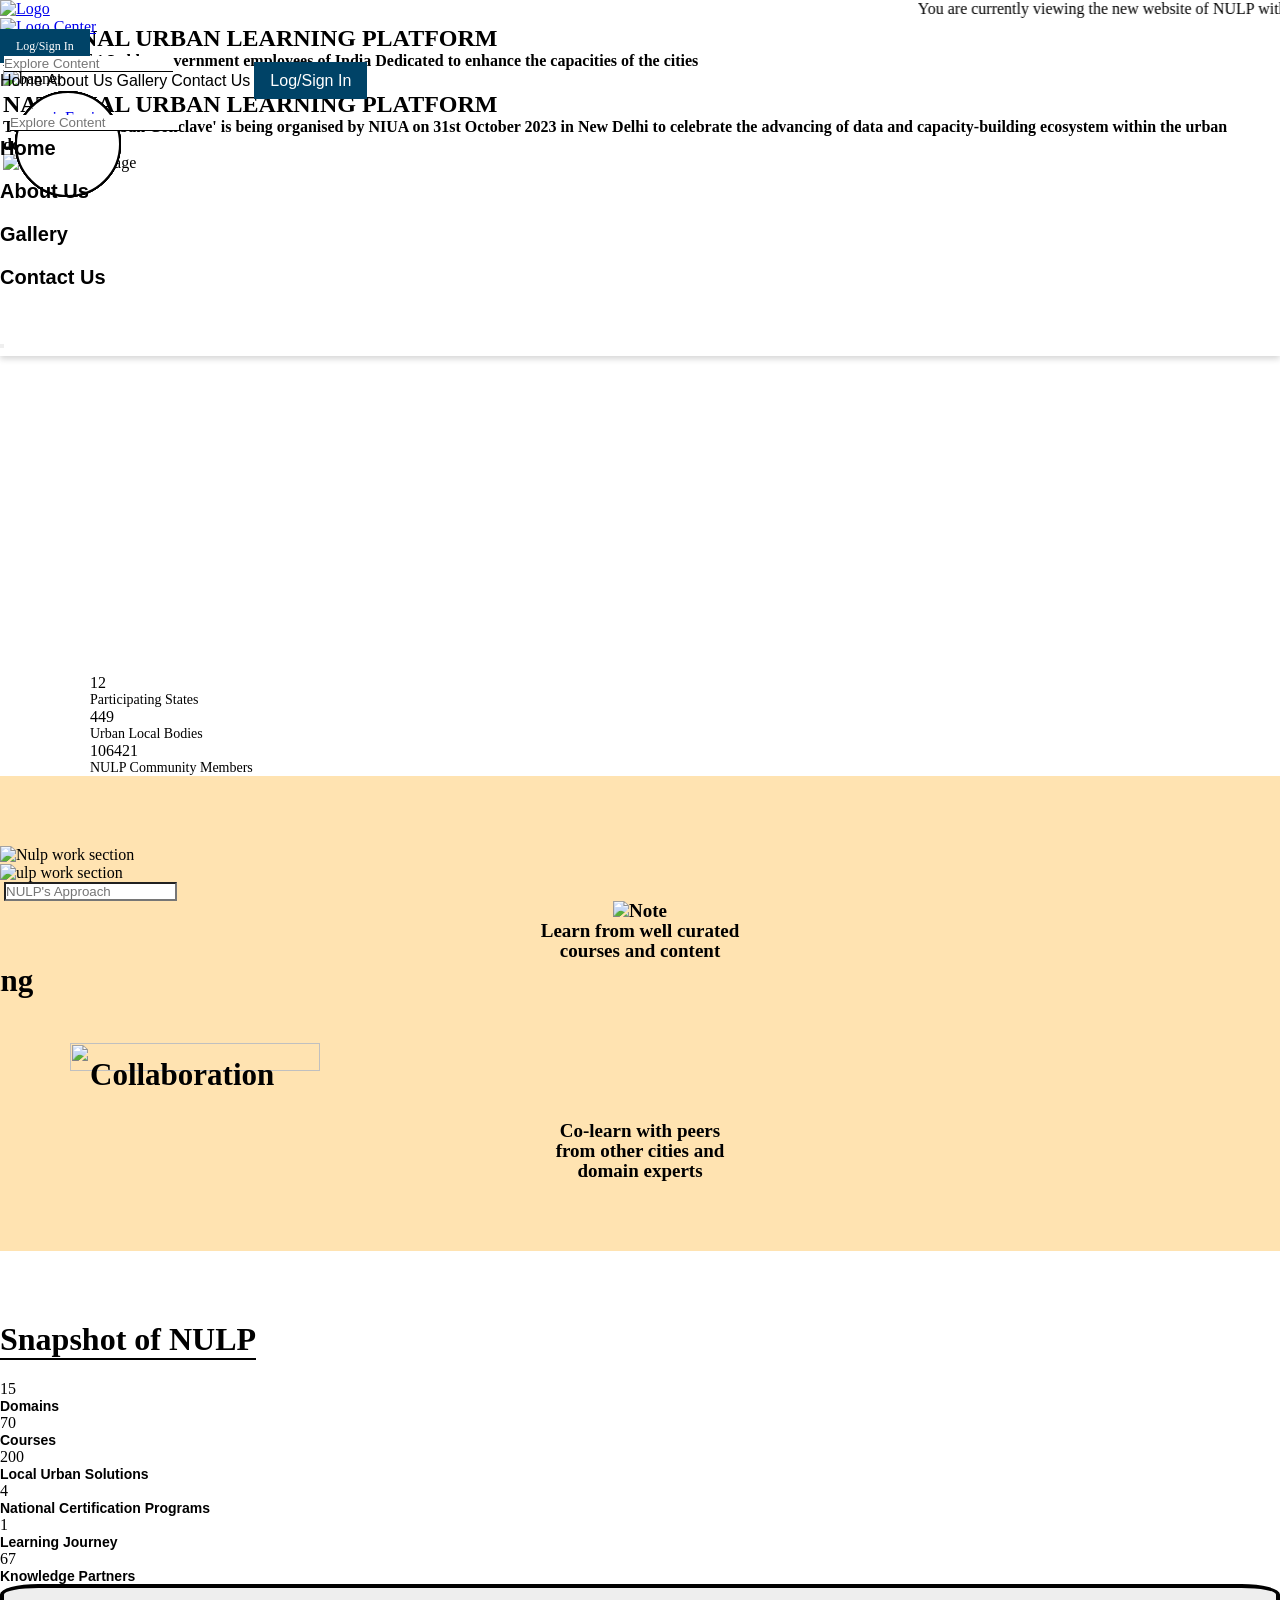
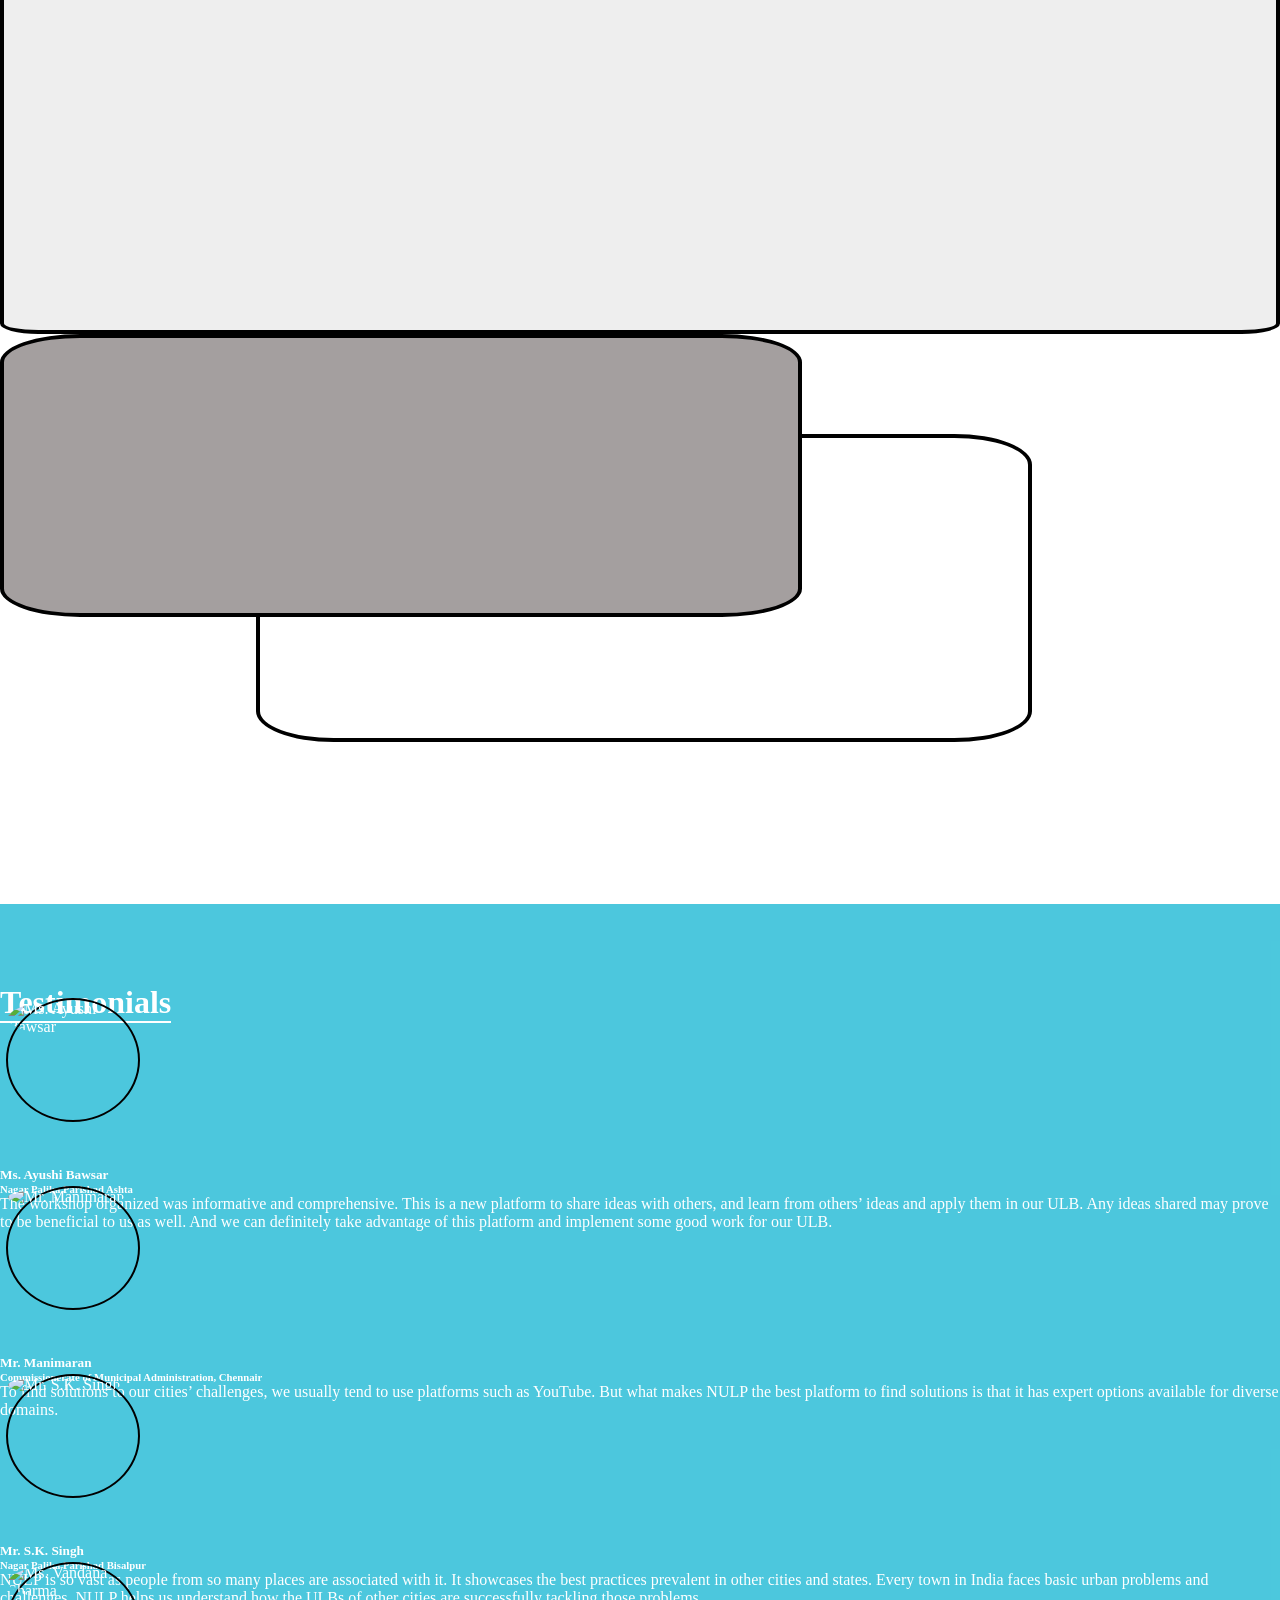
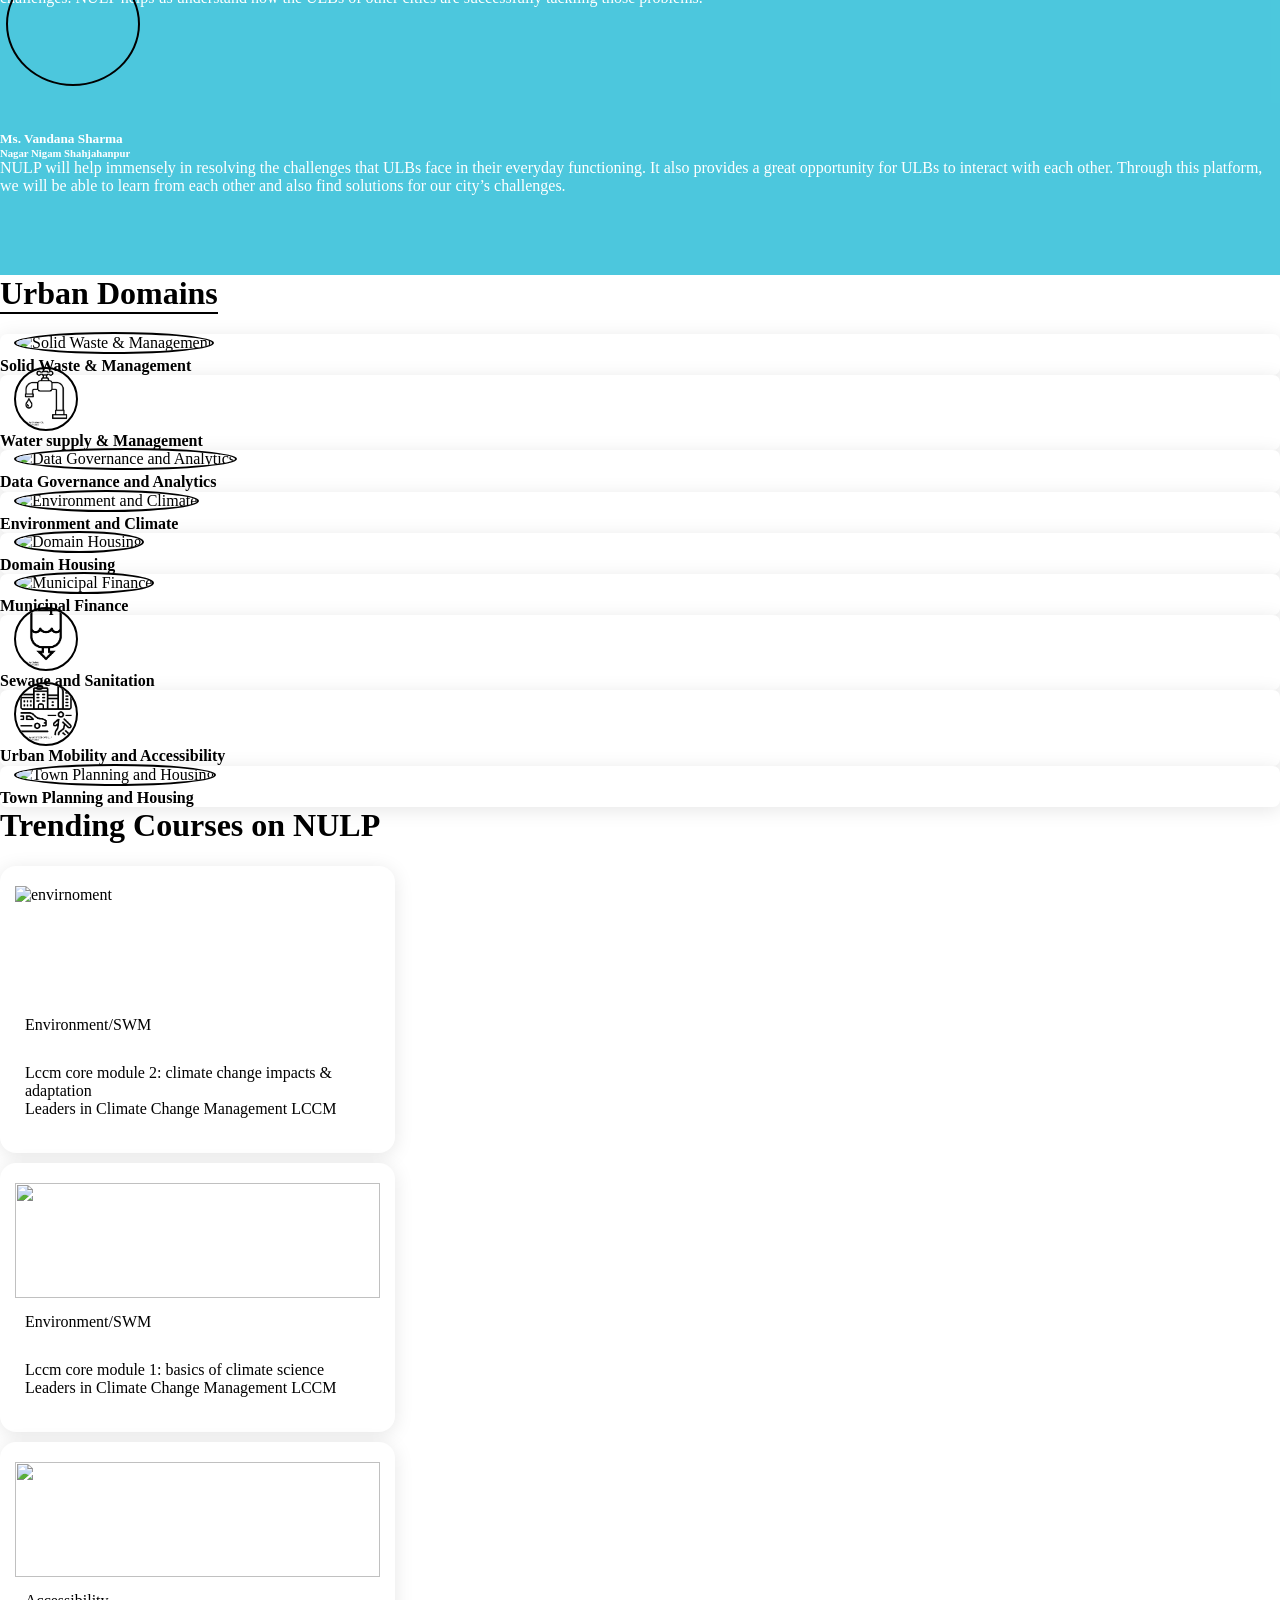
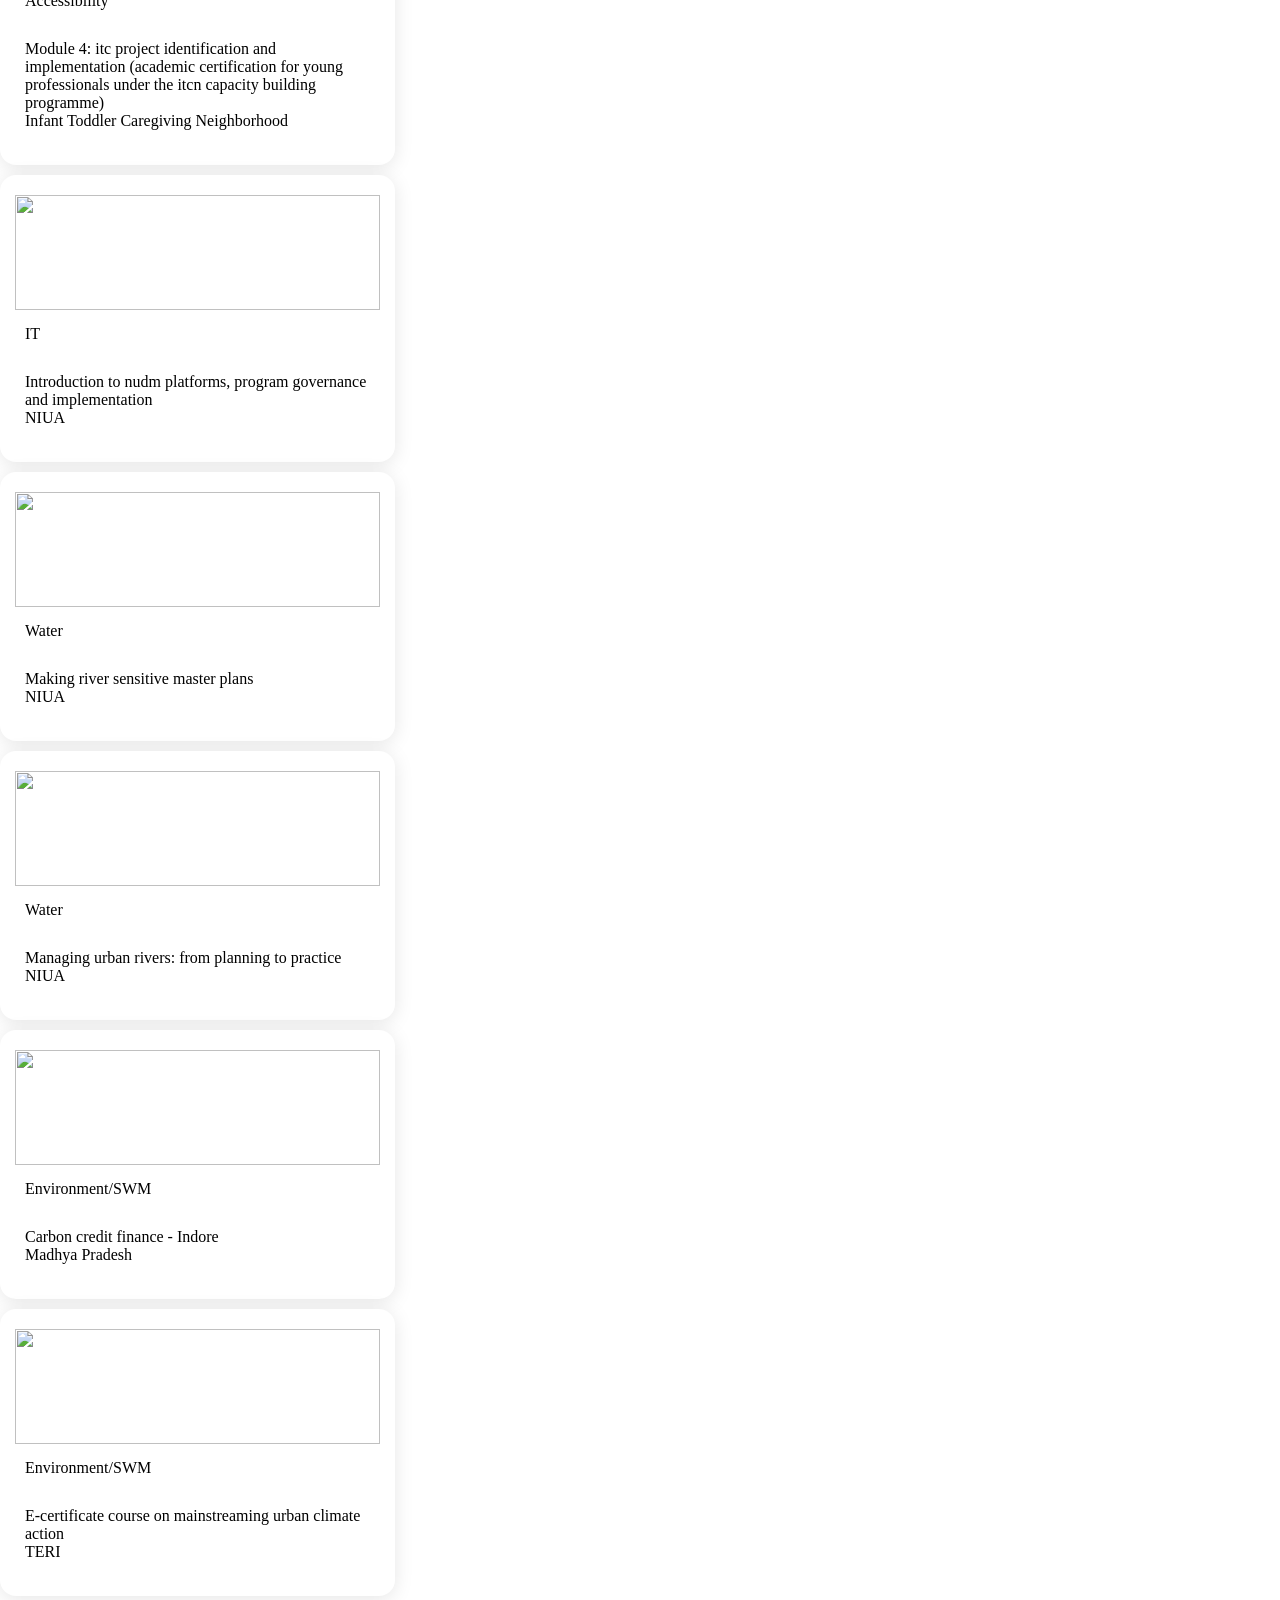
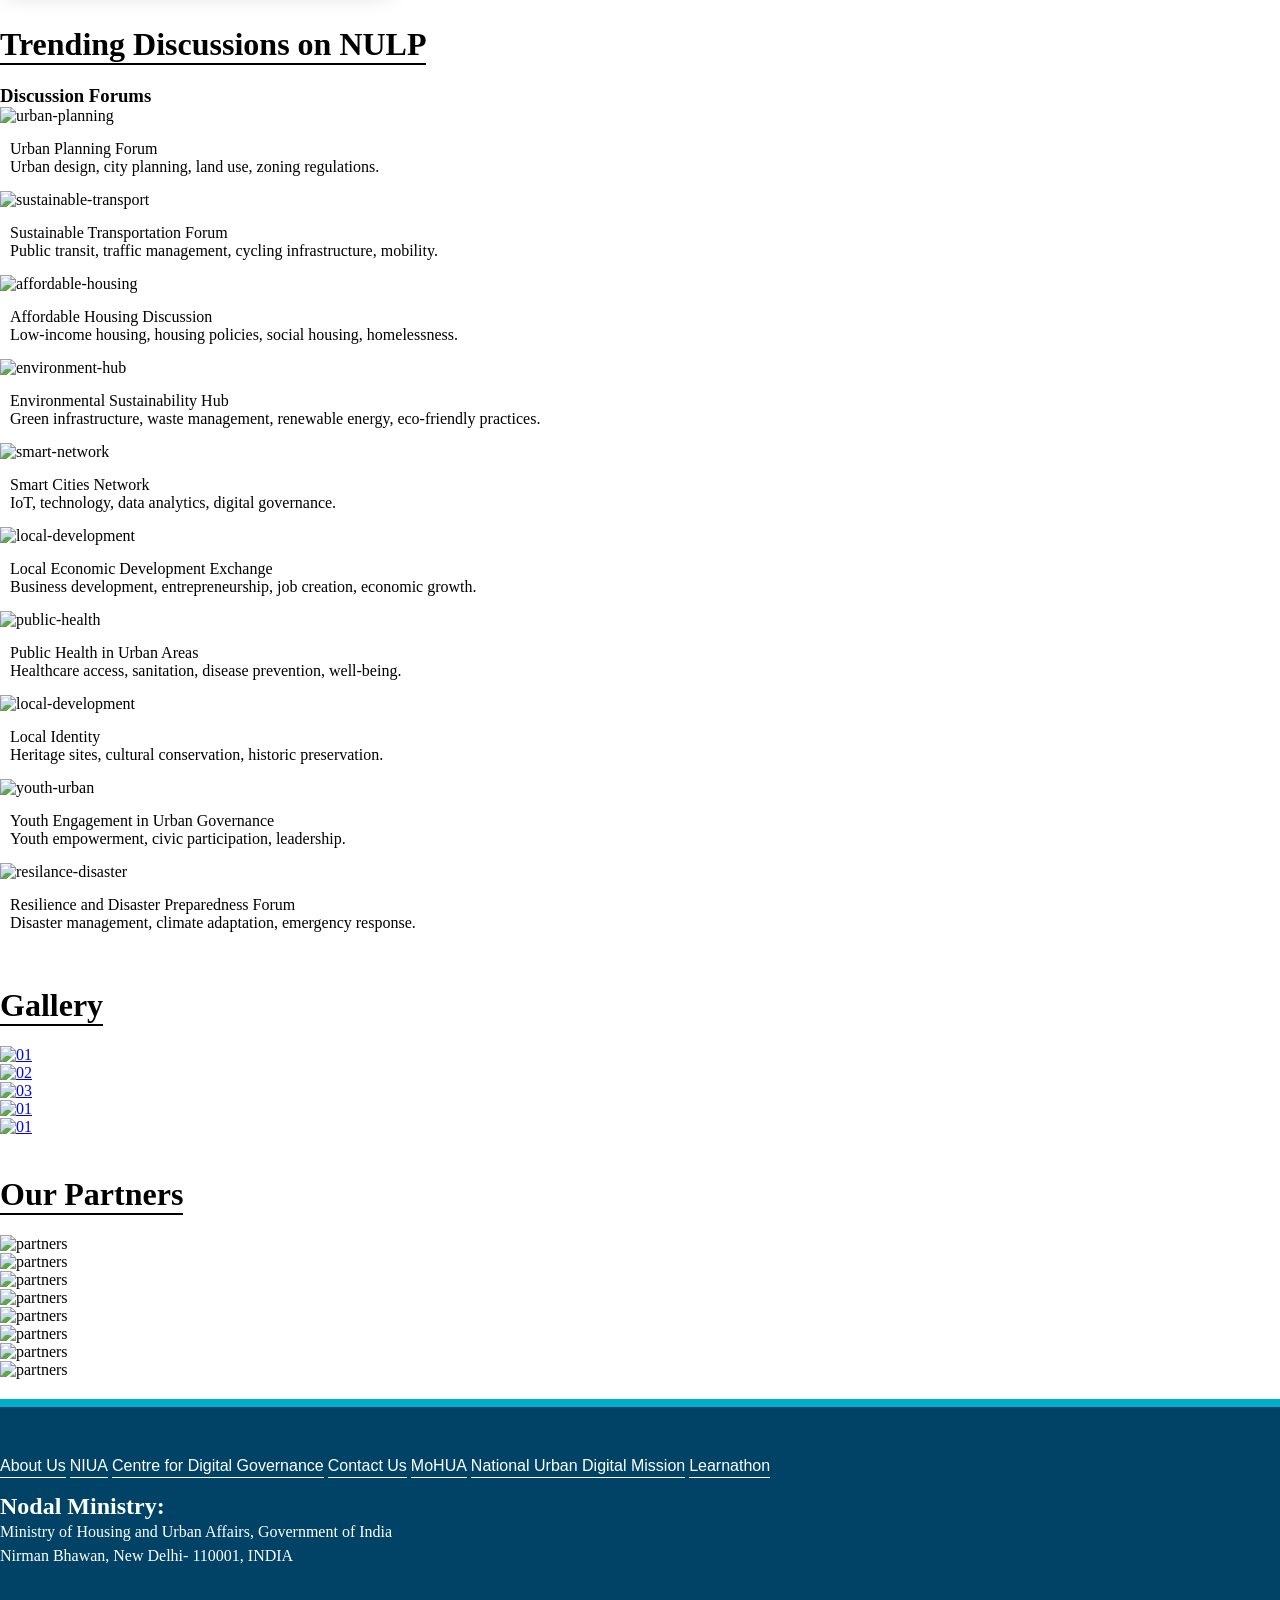
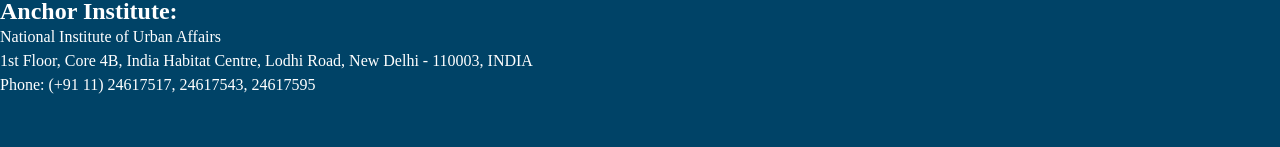
==== commit 4ce042cb: "Task #0000 fix: Update the message in disclaimer" ====
--- a/tenant/sunbird/index.html
+++ b/tenant/sunbird/index.html
@@ -1,580 +1,1038 @@
 <!DOCTYPE html>
 <html lang="en" prefix="og: http://ogp.me/ns#">
 <head>
+    <title>NULP</title>
     <meta charset="utf-8">
     <meta http-equiv="X-UA-Compatible" content="IE=edge">
     <meta name="viewport" content="width=device-width, initial-scale=1">
-    <meta name="description" content="">
-    <meta name="author" content="">
+    <meta name="description" content="National Urban Lerning Platform">
+    <meta name="author" content="NULP">
     <meta name="theme-color" content="#ffffff">
-
-    <title>Welcome: National Urban Learning Platform</title>
+    <link rel="icon" href="">
+    <!-- <link rel="stylesheet" href="CSS/custom.css"> -->
+    <link rel="stylesheet" href="css/style.css">
+    <link rel="stylesheet" href="css/bootstrap.min.css">
+    <link href="css/splide.min.css" rel="stylesheet">
+
 
     <!-- Font Awesome CSS -->
     <link href="vendor/font-awesome.min.css" rel="stylesheet">
 
-    <link href="https://cdnjs.cloudflare.com/ajax/libs/semantic-ui/2.4.1/semantic.min.css" rel="stylesheet">
-    <link href="https://cdnjs.cloudflare.com/ajax/libs/semantic-ui/2.4.1/components/card.min.css" rel="stylesheet">
+    <link href="css/components/card.min.css" rel="stylesheet">
 
     <link href="https://cdnjs.cloudflare.com/ajax/libs/slick-carousel/1.8.1/slick-theme.min.css" rel="stylesheet">
     <link rel="stylesheet" type="text/css" href="//cdn.jsdelivr.net/npm/slick-carousel@1.8.1/slick/slick.css" />
 
     <!-- Custom CSS -->
-    <link href="../sunbird/css/custom.css" rel="stylesheet">
-
-    <link href="https://fonts.googleapis.com/css2?family=Source+Sans+Pro:ital,wght@0,300;0,400;0,700;0,900;1,600&display=swap" rel="stylesheet">
+
+    <!-- <link
+        href="https://fonts.googleapis.com/css2?family=Source+Sans+Pro:ital,wght@0,300;0,400;0,700;0,900;1,600&display=swap"
+        rel="stylesheet"> -->
     <link rel="preconnect" href="https://fonts.googleapis.com">
     <link rel="preconnect" href="https://fonts.gstatic.com" crossorigin>
-  
+
     <!-- Owl Stylesheets -->
-    <link rel="stylesheet" href="vendorowl/owlcarousel/assets/owl.carousel.min.css">
-    <link rel="stylesheet" href="vendorowl/owlcarousel/assets/owl.theme.default.min.css">
-    <script src="https://cdnjs.cloudflare.com/ajax/libs/moment.js/2.7.0/moment.min.js" type="text/javascript"></script>
-    <script src="https://cdn.jsdelivr.net/npm/lodash@4.17.10/lodash.min.js"></script>
-    <!-- javascript -->
-    <!-- Google tag (gtag.js) -->
-
-<script async src=https://www.googletagmanager.com/gtag/js?id=G-QH3SHT9MTG></script>
-
-<script>
-
-  window.dataLayer = window.dataLayer || [];
-
-  function gtag(){dataLayer.push(arguments);}
-
-  gtag('js', new Date());
-
- 
-
-  gtag('config', 'G-QH3SHT9MTG');
-
-</script>
+    <link rel="stylesheet"
+        href="css/owl.theme.default.min.css" />
+    <link rel="stylesheet" href="css/owl.carousel.min.css" />
+    <link rel="stylesheet" href="css/jquery.fancybox.min.css" />
+
 </head>
+
 <body>
-    <!-- header -->
-    <header class="px-0">
-        <div class="deadline-ext-bar">
-            <div class="deadline-box">
-              <div class="deadline-cover">Learnathon Voting Results are <span class="font-700">out now!</span>.
-              </div>
-            </div>
-          </div>
-        <div class="ui grid px-5 pt-35">
-            <div class="row">
-                <div class="sixteen wide tablet six wide computer column sb-logo p-0">
-                    <div class="logos-container">
-                        <a style="width:199px;" class="logo1" href="#">
-                            <img width="100%" src="./images/national_logo.png" alt="Logo"/>
+    <div class="maintainence-msg">
+        <marquee behavior="" direction="">
+            You are currently viewing the new website of NULP with additional features. The content migration is still ongoing for which you might not get access to some of the courses before November 2022.
+        </marquee>
+    </div>
+    <section>
+        <nav class="navbar bg-white mt-45px">
+            <div class="p-0 col-12 col-md-5 col-lg-5 ps-lg-3">
+                <div
+                    class="d-flex justify-content-between align-items-center justify-content-lg-start gap-2 col-12 ps-3 ps-lg-5 pe-3 pe-lg-5">
+                    <div class="nav_img">
+                        <a href="#" aria-label="National Logo">
+                            <img src="images/national_logo.png" alt="Logo" class="imgLogo" />
                         </a>
-                        <a style="padding: 5px 0;" href="https://mohua.gov.in" target="_blank">
-                            <img style="width:157px;" src="images/MoHUA_.png" alt="Logo Center" class="img-fluid"/>
+                    </div>
+                    <div class="nav_img" >
+                        <a href="https://mohua.gov.in" target="_blank" aria-label="Mohua logo">
+                            <img class="imgLogo" src="images/MoHUA_.png" alt="Logo Center" />
                         </a>
-                        <a href="#" class="logo3">
-                            <img style="width: 139px;" src="images/AKAAM_.png" alt="Logo Center" class="img-fluid"/>
-                        </a>
-                    </div>
-                </div>
-                <div class="sixteen wide tablet six wide computer column sb-right-menu justify-content-center">
-                    <div class="flex-center">
-                        <a target="_blank" href="/learnathon.html" class="learn-padding text-white">Visit Learnathon</a>
-                    </div>
-                </div>
-                <div class="sixteen wide tablet four wide computer column sb-right-menu justify-content-center">
-                     <div class="sb-search-btn">
-                         <input type="search" id="site-search" name="q" autocomplete="off"
-                             aria-label="Search through site content" placeholder="Explore Content">
-                         <button id="site-search-btn" class="searchIcon"><i class="fa fa-search"
-                                 aria-hidden="true"></i></button>
-                     </div>
-                     <div class="ui compact menu">
-                         <div class="ui simple dropdown item">
-                             <div class="hamburger" id="hamburger-icon">
-                                 <span class="line"></span>
-                                 <span class="line"></span>
-                                 <span class="line"></span>
-                             </div>
-                             <div class="menu">
-                                 <a href="aboutus.html" target="_blank" class="item">About Us</a>
-                                 <a href="https://www.niua.org/" class="item" target="_blank" class="item">NIUA</a>
-                                 <a href="https://mohua.gov.in/" class="item" target="_blank" class="item">MoHUA</a>
-                                 <!-- <a href="/learnathon.html" class="item" target="_blank" class="item">Learnathon</a> -->
-                             </div>
-                         </div>
-                     </div>
-                  </div>
-            </div>
+                    </div>
+                    <div class="d-lg-none"> 
+                        <a href="/resources" class="text-white navBtn small-nav-btn rounded-pill" aria-label="Login and Sign In">Log/Sign In</a>
+                    </div>
+                </div>
+            </div>
+            <div class="pe-1 d-none navItems d-lg-flex col-8 col-lg-7 align-items-center justify-content-evenly">
+                <div class="sb-search-btn">
+                    <button id="site-search-btn" class="searchIcon" role="button" aria-pressed="true"><i class="fa fa-search"
+                            aria-hidden="true"></i></button>
+                    <input class="IconSearch" type="search" id="site-search" name="q" autocomplete="off"
+                        aria-label="Search through site content" placeholder="Explore Content">
+
+                </div>
+                <a class="text-dark" href="#" aria-label="Home menu">Home</a>
+                <a class="text-dark" href="aboutus.html" target="_blank" aria-label="About us menu">About Us</a>
+                <a class="text-dark" href="#gallery" aria-label="Gallery menu">Gallery</a>
+                <a class="text-dark" href="mailto:nulp@niua.org" aria-label="Contact us menu">Contact Us</a>
+                <a href="/resources" class="text-white navBtn rounded-pill" aria-label="Log sign in menu">Log/Sign In</a>
+            </div>
+            <div class="menu d-flex col-12 col-md-6 justify-content-between ps-3 pe-3 d-lg-none">
+                <div class="input-group search mb-3">
+                    <span class="input-group-text border-0  pl-0 bg-transparent" id="basic-addon1">
+                        <button id="site-search-btn" class="searchIcon" role="button" aria-pressed="true"><i class="fa fa-search"
+                                aria-hidden="true"></i></button>
+                    </span>
+                    <input id="site-search" name="q" autocomplete="off" type="search"
+                        class="form-control  bg-transparent border-0 border-bottom  border-dark"
+                        placeholder="Explore Content" aria-label="Username" aria-describedby="basic-addon1">
+                </div>
+                <a href="#" aria-label="Home menu"><i data-bs-toggle="offcanvas" data-bs-target="#offcanvasExample"
+                        class="bi bi-list text-dark"></i></a>
+                <div class="offcanvas offcanvas-start" tabindex="-1" id="offcanvasExample"
+                    aria-labelledby="offcanvasExampleLabel">
+                    <div class="offcanvas-body navItems-menu align-items-baseline d-flex justify-content-between">
+                        <div>
+                            <a class="text-dark" href="#" aria-label="Home menu">Home</a>
+                            <a class="text-dark" href="#" aria-label="About us menu">About Us</a>
+                            <a class="text-dark" href="#gallery" aria-label="Gallery menu">Gallery</a>
+                            <a class="text-dark" href="mailto:nulp@niua.org" aria-label="Contact us menu">Contact Us</a>
+                        </div>
+                        <div>
+                            <button type="button"  role="button" aria-pressed="true"class="btn-close fs-5" data-bs-dismiss="offcanvas"
+                                aria-label="Close"></button>
+                        </div>
+                    </div>
+                </div>
+            </div>
+        </nav>
+    </section>
+
+    <section>
+        <div id="owl-demo" class="owl-carousel owl-theme sm-d-none">
+            <div class="item">
+                <div class="main-wrapper w-100 h-580">
+                    <div class="row">
+                        <div class="green-bg col-12 col-xl-9">
+                            <div class="container sm-pl-65">
+                                <h2 class="main-head fw-bold col-xl-9">NATIONAL URBAN LEARNING PLATFORM</h2>
+                                <h4 class="col-xl-9 s-head">
+                                    A network of <span class="fw-bold">1 Lakh+ government employees</span> of India
+                                    Dedicated to
+                                    enhance
+                                    the capacities of the cities
+                                </h4>
+                            </div>
+                        </div>
+                        <div class="bg-photo d-none d-xl-block">
+                            <img src="images/newNULPBannerImage.jpeg" alt="banner" class="w-562">
+                        </div>
+                        <div class="behind-photo d-none d-xl-block"></div>
+                    </div>
+                </div>
+            </div>
+            <div class="item">  
+                <div class="main-wrapper w-100" style="height: 580px;">
+                    <div class="row">
+                        <div class="blue-bg col-12 col-xl-9">
+                            <div class="container sm-pl-65 text-white">
+                                <h2 class="main-head  fw-bold col-xl-9">NATIONAL URBAN LEARNING PLATFORM</h2>
+                                <h4 class="col-xl-9 s-head">
+                                    The <span class="fw-bold">'National Urban Conclave'</span> is being organised by NIUA on<span> 
+                                    <b>31st October 2023 in New Delhi</b></span> to celebrate the advancing of data and capacity-building
+                                    ecosystem within the urban domain
+                                </h4>
+                            </div>
+                        </div>
+                        <div class="bg-photo d-none d-xl-block">
+                            <img src="images/nulpbanner2.png" alt="banner home page" class="w-562">
+                        </div>
+                        <div class="behind-photo d-none d-xl-block"></div>
+                    </div>
+                </div>
+            </div> 
         </div>
-    </header>
-
-    <!-- <landingui -->
-    <div id="owl-demo" class="owl-carousel owl-theme sm-d-none">
-        <div class="item">	
-            <section class="sb-baner sb-baner-img3 sb-max-1920">
-                <div class="ui equal width grid">
-                    <div class="row">
-                        <div class="sixteen wide tablet ten wide computer column banner-cover">
-                            <h2 class="sb-text-upper">National Urban</h2>
-                            <h1 class="sb-text-upper mt-0">Learning Platform</h1>
-                            <p class="sb-font">Launching on 13th March 2023 where cities and states share solutions <br> to foster collaborating learning</p>
-                            <div><a class="sb-btn-default mt-10" href="/resources?learnathon">Sign In</a>
-                            <a class="sb-btn-default mt-10 ml-20" target="_blank" href="./pdf/TheUrbanLearnathon2023_ResultAnnouncement.pdf">Learnathon Results</a>
-                            </div>
-                            <div class="mt-15 pl-10"><a class="text-white fs-15" href="https://helpdesknulp.niua.org" target="_blank">Need Help?</a></div>
-                        </div>
-                        <div class="sixteen wide tablet  six wide computer column"></div>
-                    </div>
-                </div>
-            </section>
+    </section>
+
+    <section class=" bg-white">
+        <div class="container pt-5 pb-5 bg-white">
+            <div class="total-numbers row row-cols-md-3">
+                <div class="single-info text-center font-600">
+                    <span id="count1" class="display-4">12</span>
+                    <p>Participating States</p>
+                </div>
+                <div class="single-info text-center font-600">
+                    <span id="count2" class="display-4">449</span>
+                    <p>Urban Local Bodies</p>
+                </div>
+                <div class="single-info text-center font-600">
+                    <span id="count3" class="display-4">106421</span>
+                    <p>NULP Community Members</p>
+                </div>
+            </div>
         </div>
-        <div class="item">	
-            <section class="sb-baner sb-baner-img sb-max-1920">
-                <div class="ui equal width grid">
-                    <div class="row">
-                        <div class="sixteen wide tablet ten wide computer column banner-cover">
-                            <h2 class="sb-text-upper">National Urban</h2>
-                            <h1 class="sb-text-upper mt-0">Learning Platform</h1>
-                            <p class="sb-font">A Vibrant Digital Community for Urban Practitioners learning<br> from each other</p>
+    </section>
+
+    <section>
+        <div class="learing">
+            <div class="me-3 ms-3 ms-lg-5 me-lg-5 ">
+                <div class="row">
+                    <div class="mx-auto col-12 col-md-7 col-lg-6 mb-5">
+                        <div class="nulp-wrapper">
+                            <div class="nulp-works">
+                                <img src="images/right1.webp" alt="Nulp work section">
+                            </div>
+
+                            <div class="nulp-works nulp-works-2">
+                                <img src="images/right2.webp" alt="ulp work section">
+                            </div>
+
+                            <div class="input-group my-3 search nulp-search rounded-pill">
+                                <span class="input-group-text border-0  bg-transparent" id="basic-addon2">
+                                    <button id="site-search-btn-1" class="searchIcon fs-2" role="button" aria-pressed="true"><i class="fa fa-search"
+                                            aria-hidden="true"></i></button>
+                                </span>
+                                <input id="site-search-1" name="q" autocomplete="off" type="search"
+                                    class="form-control nulp-search-Content bg-transparent border-0 border-bottom  border-dark"
+                                    placeholder="NULP's Approach" aria-label="Username" aria-describedby="basic-addon2">
+                            </div>
+                        </div>
+
+                    </div>
+                    <div class="col-12 col-md-5 col-lg-6">
+                        <div class="text-center">
+                            <div class="note-img ">
+                                <img src="images/finalNote.png" alt="Note" class="img-fluid hidden">
+                                <p>Learn from well curated
+                                    courses and content</p>
+                            </div>
                             <div>
-                                <a class="sb-btn-default mt-10" href="/resources">Sign In</a>
-                            </div>
-                            <div class="mt-15 pl-10"><a class="text-white fs-15" href="https://helpdesknulp.niua.org" target="_blank">Need Help?</a></div>
-                        </div>
-                        <div class="sixteen wide tablet  six wide computer column"></div>
-                    </div>
-                </div>
-            </section>
+                                <div class="upper-arrow">
+                                    <p class="mb-0">Learning</p>
+                                    <img src="images/nULPworksUpper.png" alt="" class="img-fluid">
+                                </div>
+
+                                <div class="text-center ">
+                                    <img src="images/finalLaptop.png" alt="" width="170px" height="auto" class="hidden hidden2">
+                                </div>
+
+                                <div class="lower-arrow">
+                                    <img src="images/nULPworksLower.png" width="250px" height="28px" alt="">
+                                    <p class="">Collaboration</p>
+                                </div>
+                            </div>
+                            <div class="chat-img">
+                                <img src="images/finalChat.png" alt="" class="img-fluid hidden">
+                                <p>Co-learn with peers from other
+                                    cities and domain experts</p>
+                            </div>
+                        </div>
+                    </div>
+                </div>
+            </div>
         </div>
-        <div class="item">	
-            <section class="sb-baner sb-baner-img4 sb-max-1920">
-                <div class="ui equal width grid">
-                    <div class="row">
-                        <div class="sixteen wide tablet ten wide computer column banner-cover">
-                            <h2 class="sb-text-upper">National Urban</h2>
-                            <h1 class="sb-text-upper mt-0">Learning Platform</h1>
-                            <p class="sb-font">UrbanShift Country project for demonstrating sustainable urban planning and <br>development through integrated approaches in Indian cities..</p>
-                            <div><a class="sb-btn-default mt-10" href="/resources">Sign In</a>
-                            <a class="sb-btn-default mt-10 ml-20" target="_blank" href="pdf/nulpUrbanShift.pdf">UrbanShift</a>
-                            </div>
-                            <div class="mt-15 pl-10"><a class="text-white fs-15" href="https://helpdesknulp.niua.org" target="_blank">Need Help?</a></div>
-                        </div>
-                        <div class="sixteen wide tablet  six wide computer column"></div>
-                    </div>
-                </div>
-            </section>
+    </section>
+
+    <section>
+        <div class="Domian_BG">
+            <div class="ps-3 pe-2 ps-lg-5 pe-lg-5">
+                <div class="offer-title">
+                    <h4 class="sb-se-title">Snapshot of NULP</h4>
+                </div>
+                <div class="row row-cols-lg-2 align-items-center justify-content-between">
+                    <div class="offer-items pt-4 pt-lg-0 row row-cols-2 row-cols-md-2 row-cols-lg-3 font-600">
+                        <div class="single-item text-center">
+                            <div class="display-4">15</div>
+                            <p>Domains</p>
+                        </div>
+                        <div class="single-item text-center">
+                            <div class="display-4">70</div>
+                            <p>Courses</p>
+                        </div>
+                        <div class="single-item text-center">
+                            <div class="display-4">200</h1>
+                            <p class="font-600">Local Urban Solutions</div>
+                        </div>
+                        <div class="single-item text-center">
+                            <div class="display-4">4</h1>
+                            <p class="font-600">National Certification Programs</div>
+                        </div>
+                        <div class="single-item text-center">
+                            <div class="display-4">1</h1>
+                            <p class="font-600">Learning Journey</div>
+                        </div>
+                        <div class="single-item text-center">
+                            <div class="display-4">67</h1>
+                            <p class="font-600">Knowledge Partners</div>
+                        </div>
+                    </div>
+                    <div
+                        class="offer_Video p-0 ms-2 ms-lg-0 d-flex d-lg-none justify-content-center align-items-center pt-lg-0">
+                        <iframe class="w-100 h-100 br-3" src="https://www.youtube.com/embed/_BwzEMkicHE"
+                            title="YouTube video player" frameborder="0"
+                            allow="accelerometer; autoplay; clipboard-write; encrypted-media; gyroscope; picture-in-picture; web-share"
+                            allowfullscreen>
+                        </iframe>
+                    </div>
+                    <div class="d-none d-lg-block work-img pt-4 pt-lg-0">
+                        <div
+                            class=" work_img_wrapper work_img_wrapper_1 d-flex justify-content-center align-items-center">
+                            <iframe class="w-100 h-100 br-15" src="https://www.youtube.com/embed/_BwzEMkicHE"
+                                title="YouTube video player" frameborder="0"
+                                allow="accelerometer; autoplay; clipboard-write; encrypted-media; gyroscope; picture-in-picture; web-share"
+                                allowfullscreen></iframe>
+                        </div>
+                        <div class=" work_img_wrapper work_img_wrapper_2"></div>
+                        <div class=" work_img_wrapper work_img_wrapper_3"></div>
+                    </div>
+                </div>
+            </div>
         </div>
-        
-        <div class="item">	
-            <section class="sb-baner sbm-eng sb-max-1920">
-                <div class="ui equal width grid">
-                    <div class="row">
-                        <div class="sixteen wide tablet ten wide computer column banner-cover">
-                            <h2 class="sb-text-upper">National Urban</h2>
-                            <h1 class="sb-text-upper mt-0">Learning Platform</h1>
-                            <p class="sb-font">Launching SBM 2.0 with the vision to make ‘Garbage Free Cities’, <br> which aims to sustain and advance the progress in urban <br> sanitation and waste management</p>
-                            <div>
-                                <a class="sb-btn-default mt-10 cursor-normal " href="#">Sign In</a>
-                            <a class="sb-btn-default mt-10 ml-20" target="_blank" href="https://sbmurban.org/">SBM 2.0</a>
-                            </div>
-                            <div class="mt-15 pl-10"><a class="text-white fs-15" href="https://helpdesknulp.niua.org" target="_blank">Need Help?</a></div>
-                        </div>
-                        <div class="sixteen wide tablet  six wide computer column"></div>
-                    </div>
-                </div>
-            </section>
+    </section>
+
+
+    <section>
+        <div class="container-fluid nulp-offers">
+            <div class="ms-3 me-3 ms-lg-5 me-lg-5">
+                <div class=" mb-4 offer-title">
+                    <h1 class="mb-5">Testimonials</h1>
+                </div>
+
+                
+                <div class=" owl-carousel owl-theme" id="testimonial-carousel">
+                    <div class="item">
+                        <div class="row">
+                            <div class="col-12">
+                                <div class="row ms-0 ms-lg-3">
+                                    <div class="col-12 col-md-4 col-lg-4">
+
+                                        <div class="person_img mb-4 sm-mx-auto">
+                                            <img src="images/testimonial1.webp" alt="Ms. Ayushi Bawsar">
+                                            </div>
+                                            
+                                        </div>
+
+
+                                    <div class="col-12 col-md-8 col-lg-8">
+                                        <h5 class="fw-bold">Ms. Ayushi Bawsar</h4>
+                                            <h6 class="mb-3">Nagar Palika Parishad Ashta</h5>
+                                    <p class="pr-2">The workshop organized was informative and comprehensive. This is a new platform to
+                                        share ideas
+                                        with others, and learn from others’ ideas and apply them in our ULB. Any ideas
+                                        shared may prove
+                                        to be beneficial to us as well. And we can definitely take advantage of this
+                                        platform and
+                                        implement some good work for our ULB.
+                                        
+                                    </p>
+                                        
+                                        </div>
+
+                                </div>
+
+                            </div>
+                        </div>
+                        </div>
+                        <div class="item">
+                            <div class="row">
+                            <div class="col-12 bl-white">
+                                <div class="testi-carousel testimonials row">
+                                    <div class="col-12 col-md-4 col-lg-4">
+
+                                    <div class="person_img mb-4 sm-mx-auto">
+                                        <img src="images/testimonial2.webp" alt="Mr. Manimaran">
+                                    </div>
+                                    </div>
+                                    <div class="col-12 col-md-8 col-lg-8">
+
+                                        <h5 class="fw-bold">Mr. Manimaran </h4>
+                                        <h6 class="mb-3">Commissionerate of Municipal Administration, Chennair</h5>
+                                        <p>
+                                            To find solutions to our cities’ challenges, we usually tend to use platforms such as
+                                    YouTube.
+                                    But what makes NULP the best platform to find solutions is that it has expert
+                                    options available
+                                    for diverse domains.
+                                
+                                        </p>
+                                            </div>
+                                    </div>
+                                </div>
+                            </div>
+                    </div>
+                            <div class="item">
+                                <div class="row">
+                                    <div class="col-12">
+                                        <div class="row ms-0 ms-lg-3">
+                                            <div class="col-12 col-md-4 col-lg-4">
+
+                                                <div class="person_img mb-4 sm-mx-auto">
+                                                    <img src="images/testimonial3.webp" alt="Mr. S.K. Singh">
+                                                    </div>
+                                                   
+                                                </div>
+
+
+                                            <div class="col-12 col-md-8 col-lg-8">
+                                                <h5 class="fw-bold">Mr. S.K. Singh</h4>
+                                                    <h6 class="mb-3">Nagar Palika Parishad Bisalpur</h5>                                                <p>NULP is so vast as people from so many places are associated with it. It showcases the best practices prevalent in other cities and states. Every town in India faces basic urban problems and challenges. NULP helps us understand how the ULBs of other cities are successfully tackling those problems.
+                                                </p>
+                                                
+                                                </div>
+
+                                        </div>
+
+                                    </div>
+                                    </div>
+                                    </div>
+                                    <div class="item">
+                                        <div class="row">
+                                    <div class="col-12 bl-white">
+                                        <div class="testi-carousel testimonials row">
+                                            <div class="col-12 col-md-4 col-lg-4">
+
+                                            <div class="person_img mb-4 sm-mx-auto">
+                                                <img src="images/testimonial4.webp" alt="Ms. Vandana Sharma ">
+                                            </div>
+                                            </div>
+                                            <div class="col-12 col-md-8 col-lg-8">
+
+                                                <h5 class="fw-bold">Ms. Vandana Sharma </h4>
+                                                <h6 class="mb-3">Nagar Nigam Shahjahanpur</h5>
+                                                    <p>NULP will help immensely in resolving the challenges that ULBs face in their everyday functioning. It also provides a great opportunity for ULBs to interact with each other. Through this platform, we will be able to learn from each other and also find solutions for our city’s challenges.
+                                                    </p>
+                                                    </div>
+                                            </div>
+                                        </div>
+                            </div>
+                        </div>
+                    </div>
+                </div>
+            </div>
         </div>
-        <div class="item">	
-            <section class="sb-baner sbm-hin sb-max-1920">
-                <div class="ui equal width grid">
-                    <div class="row">
-                        <div class="sixteen wide tablet ten wide computer column banner-cover">
-                            <h2 class="sb-text-upper">National Urban</h2>
-                            <h1 class="sb-text-upper mt-0">Learning Platform</h1>
-                            <p class="sb-font">एसबीएम 2.0 ‘कचरा मुक्त शहर ’ बनाने की उद्देश्य के साथ लॉन्च किया जा रहा है, <br> जिसका लक्ष्य शहरी स्वच्छता और अपशिष्ट प्रबंधन में प्रगति को बनाए रखना और <br> आगे बढ़ाना है</p>
-                            <div>
-                                <a class="sb-btn-default mt-10 cursor-normal" href="#">Sign In</a>
-                            <a class="sb-btn-default mt-10 ml-20" target="_blank" href="https://sbmurban.org/">SBM 2.0</a>
-                            </div>
-                            <div class="mt-15 pl-10"><a class="text-white fs-15" href="https://helpdesknulp.niua.org" target="_blank">Need Help?</a></div>
-                        </div>
-                        <div class="sixteen wide tablet  six wide computer column"></div>
-                    </div>
-                </div>
-            </section>
+    </section>
+
+    </div>
+
+    <div class="back2">
+        <section class="sections-padding">
+            <div class="ps-3 pe-3 ps-lg-5 pe-lg-5 pt-lg-5 offer-title">
+                <h4 class="sb-se-title ">Urban Domains</h4>
+            </div>
+            <div class="carousel domain-carousel py-32 slick-slide-show-domain">
+
+                <div ngxSlickItem class="slide">
+                    <div class=" d-flex domain-box">
+                        <div>
+                            <img  src="images/domainSolidWasteManagement.webp" alt="Solid Waste & Management">
+
+                        </div>
+                        <div class="domain-text">Solid Waste & Management</div>
+
+                    </div>
+                </div>
+                <div ngxSlickItem class="slide">
+                    <div class=" d-flex domain-box">
+                        <div>
+                            <img src="images/domainWaterSupplyManagement.png" alt="Water supply & Management">
+
+                        </div>
+                        <div class="domain-text">Water supply & Management</div>
+
+                    </div>
+                </div>
+                <div ngxSlickItem class="slide">
+                    <div class=" d-flex domain-box">
+                        <div>
+                            <img src="images/domainDataGovernanceAnalytics.webp" alt="Data Governance and Analytics">
+
+                        </div>
+                        <div class="domain-text">Data Governance and Analytics</div>
+
+                    </div>
+                </div>
+                <div ngxSlickItem class="slide">
+                    <div class=" d-flex domain-box">
+                        <div>
+                            <img  src="images/domainEnvironmentClimate.webp" alt="Environment and Climate">
+
+                        </div>
+                        <div class="domain-text">Environment and Climate</div>
+
+                    </div>
+                </div>
+                <div ngxSlickItem class="slide">
+                    <div class=" d-flex domain-box">
+                        <div>
+                            <img src="images/domainHousing.png" alt="Domain Housing">
+
+                        </div>
+                        <div class="domain-text">Domain Housing</div>
+
+                    </div>
+                </div>
+                <div ngxSlickItem class="slide">
+                    <div class=" d-flex domain-box">
+                        <div>
+                            <img src="images/DomainMunicipalFinance.webp" alt="Municipal Finance">
+
+                        </div>
+                        <div class="domain-text">Municipal Finance</div>
+
+                    </div>
+                </div>
+
+                <div ngxSlickItem class="slide">
+                    <div class=" d-flex domain-box">
+                        <div>
+                            <img src="images/domainSewerageSanitation.png" alt="Sewage and Sanitation">
+
+                        </div>
+                        <div class="domain-text">Sewage and Sanitation</div>
+
+                    </div>
+                </div>
+
+                <div ngxSlickItem class="slide">
+                    <div class=" d-flex domain-box">
+                        <div>
+                            <img src="images/domainUrbanMobilityAccessibility.png" alt="Urban Mobility and Accessibility">
+
+                        </div>
+                        <div class="domain-text">Urban Mobility and Accessibility</div>
+
+                    </div>
+                </div>
+
+                <div  ngxSlickItem class="slide">
+                    <div class=" d-flex domain-box">
+                        <div>
+                            <img src="images/DomainTownPlanning.webp" alt="Town Planning and Housing">
+
+                        </div>
+                        <div class="domain-text">Town Planning and Housing</div>
+                    </div>
+                </div>
+            </div>
+        </section>
+
+        <section class="sections-padding">
+            <div class="offer-title ps-3 pe-3  ps-lg-5 pe-lg-5">
+                <h1 class="trending-title"> Trending Courses on NULP</h1>
+            </div>
+            <div class="carousel course-carousel py-32 slick-slide-show-course course">
+                <div ngxSlickItem class="slide ">
+                    <div class="item">
+                        <div style="justify-content: center" class="d-flex">
+                            <div class="ui card p-0">
+                                <div class="bg-img-cover">
+                                    <img src="images/envirnoment.jpg" alt="envirnoment" class="card-bg" />
+                                </div>
+                                <div class="small-bow">
+                                    <a class="slider_info" href="#">
+                                        <img class=" card_Circle" src="images/domainEnvironmentClimate.webp" alt="domainEnvironmentClimate" width="305px" />
+                                    </a>
+                                    <input type="hidden" value=${value.identifier} />
+                                    <div class="d-flex fw-bold pt-lg-5 mt-4 justify-content-end px-15">Environment/SWM	
+                                    </div>
+                                     <div class="px-15 pb-3">
+                                        <div class="fw-bold truncate header py-15" title="${value.name}">Lccm core module 2: climate change impacts & adaptation</div>
+                                        <div class="truncate">Leaders in Climate Change Management LCCM</div>
+                                        <!--div>Tags/ Keywords</div-->
+                                    </div> 
+                                </div>
+                            </div>
+                        </div>
+                    </div>
+                </div>
+
+                <div ngxSlickItem class="slide ">
+                    <div class="item">
+                        <div style="justify-content: center" class="d-flex">
+                            <div class="ui card p-0">
+                                <div class="bg-img-cover">
+                                    <img src="images/envirnoment.jpg" class="card-bg" />
+                                </div>
+                                <div class="small-bow">
+                                    <a class="slider_info" href="#">
+                                        <img class=" card_Circle" src="images/domainEnvironmentClimate.webp" alt="domainEnvironmentClimate" width="305px" />
+                                    </a>
+                                    <input type="hidden" />
+                                    <div class="d-flex fw-bold pt-lg-5 mt-4 justify-content-end px-15">
+                                        Environment/SWM
+                                    </div>
+                                     <div class="px-15 pb-3">
+                                        <div class="fw-bold truncate header py-15">Lccm core module 1: basics of climate science</div>
+                                        <div class="truncate">Leaders in Climate Change Management LCCM</div>
+                                        <!--div>Tags/ Keywords</div-->
+                                    </div> 
+                                </div>
+                            </div>
+                        </div>
+                    </div>
+                </div>
+
+                <div ngxSlickItem class="slide ">
+                    <div class="item">
+                        <div style="justify-content: center" class="d-flex">
+                            <div class="ui card p-0">
+                                <div class="bg-img-cover">
+                                    <img src="images/accessibility.jpg" class="card-bg" />
+                                </div>
+                                <div class="small-bow">
+                                    <a class="slider_info" href="#">
+                                        <img class=" card_Circle" src="images/domainUrbanMobilityAccessibility.png" alt="accessibility" width="305px" />
+                                    </a>
+                                    <input type="hidden"/>
+                                    <div class="d-flex fw-bold pt-lg-5 mt-4 justify-content-end px-15">
+                                        Accessibility
+                                    </div>
+                                     <div class="px-15 pb-3">
+                                        <div class="fw-bold truncate header py-15">Module 4: itc project identification and implementation (academic certification for young professionals under the itcn capacity building programme)</div>
+                                        <div class="truncate">Infant Toddler Caregiving Neighborhood    </div>
+                                        <!--div>Tags/ Keywords</div-->
+                                    </div> 
+                                </div>
+                            </div>
+                        </div>
+                    </div>
+                </div>
+
+                <div ngxSlickItem class="slide ">
+                    <div class="item">
+                        <div style="justify-content: center" class="d-flex">
+                            <div class="ui card p-0">
+                                <div class="bg-img-cover">
+                                    <img src="images/it.jpg" class="card-bg" />
+                                </div>
+                                <div class="small-bow">
+                                    <a class="slider_info" href="#">
+                                        <img class=" card_Circle" src="images/DomainMunicipalFinance.webp" alt="DomainMunicipalFinance" width="305px" />
+                                    </a>
+                                    <input type="hidden" />
+                                    <div class="d-flex fw-bold pt-lg-5 mt-4 justify-content-end px-15">
+                                        IT
+                                    </div>
+                                     <div class="px-15 pb-3">
+                                        <div class="fw-bold truncate header py-15">Introduction to nudm platforms, program governance and implementation</div>
+                                        <div class="truncate">NIUA</div>
+                                        <!--div>Tags/ Keywords</div-->
+                                    </div> 
+                                </div>
+                            </div>
+                        </div>
+                    </div>
+                </div>
+
+                <div ngxSlickItem class="slide ">
+                    <div class="item">
+                        <div style="justify-content: center" class="d-flex">
+                            <div class="ui card p-0">
+                                <div class="bg-img-cover">
+                                    <img src="images/water.jpg" class="card-bg" />
+                                </div>
+                                <div class="small-bow">
+                                    <a class="slider_info" href="#">
+                                        <img class=" card_Circle" src="images/domainWaterSupplyManagement.png" alt="domainWaterSupplyManagement" width="305px" />
+                                    </a>
+                                    <input type="hidden" />
+                                    <div class="d-flex fw-bold pt-lg-5 mt-4 justify-content-end px-15">
+                                        Water
+                                    </div>
+                                     <div class="px-15 pb-3">
+                                        <div class="fw-bold truncate header py-15">Making river sensitive master plans</div>
+                                        <div class="truncate">NIUA</div>
+                                        <!--div>Tags/ Keywords</div-->
+                                    </div> 
+                                </div>
+                            </div>
+                        </div>
+                    </div>
+                </div>
+
+                <div ngxSlickItem class="slide ">
+                    <div class="item">
+                        <div style="justify-content: center" class="d-flex">
+                            <div class="ui card p-0">
+                                <div class="bg-img-cover">
+                                    <img src="images/water.jpg" class="card-bg" />
+                                </div>
+                                <div class="small-bow">
+                                    <a class="slider_info" href="#">
+                                        <img class=" card_Circle" src="images/domainWaterSupplyManagement.png" alt="domainWaterSupplyManagement" width="305px" />
+                                    </a>
+                                    <input type="hidden"  />
+                                    <div class="d-flex fw-bold pt-lg-5 mt-4 justify-content-end px-15">
+                                        Water
+                                    </div>
+                                     <div class="px-15 pb-3">
+                                        <div class="fw-bold truncate header py-15" >Managing urban rivers: from planning to practice       </div>
+                                        <div class="truncate">NIUA</div>
+                                        <!--div>Tags/ Keywords</div-->
+                                    </div> 
+                                </div>
+                            </div>
+                        </div>
+                    </div>
+                </div>
+
+                <div ngxSlickItem class="slide ">
+                    <div class="item">
+                        <div style="justify-content: center" class="d-flex">
+                            <div class="ui card p-0">
+                                <div class="bg-img-cover">
+                                    <img src="images/envirnoment.jpg" class="card-bg" />
+                                </div>
+                                <div class="small-bow">
+                                    <a class="slider_info" href="#">
+                                        <img class=" card_Circle" src="images/domainEnvironmentClimate.webp" alt="environment" width="305px" />
+                                    </a>
+                                    <input type="hidden" />
+                                    <div class="d-flex fw-bold pt-lg-5 mt-4 justify-content-end px-15">
+                                        Environment/SWM
+                                    </div>
+                                     <div class="px-15 pb-3">
+                                        <div class="fw-bold truncate header py-15">Carbon credit finance - Indore</div>
+                                        <div class="truncate">Madhya Pradesh</div>
+                                        <!--div>Tags/ Keywords</div-->
+                                    </div> 
+                                </div>
+                            </div>
+                        </div>
+                    </div>
+                </div>
+
+                <div ngxSlickItem class="slide ">
+                    <div class="item">
+                        <div style="justify-content: center" class="d-flex">
+                            <div class="ui card p-0">
+                                <div class="bg-img-cover">
+                                    <img src="images/envirnoment.jpg" class="card-bg" />
+                                </div>
+                                <div class="small-bow">
+                                    <a class="slider_info" href="#">
+                                        <img class=" card_Circle" src="images/domainEnvironmentClimate.webp" alt="domainEnvironmentClimate" width="305px" />
+                                    </a>
+                                    <input type="hidden"/>
+                                    <div class="d-flex fw-bold pt-lg-5 mt-4 justify-content-end px-15">
+                                        Environment/SWM
+                                    </div>
+                                     <div class="px-15 pb-3">
+                                        <div class="fw-bold truncate header py-15">E-certificate course on mainstreaming urban climate action</div>
+                                        <div class="truncate">TERI</div>
+                                        <!--div>Tags/ Keywords</div-->
+                                    </div> 
+                                </div>
+                            </div>
+                        </div>
+                    </div>
+                </div>
+
+            </div>
+        </section>
+
+        <section class="sections-padding">
+            <div class="ps-3 pe-3 ps-lg-5 pe-lg-5 partners">
+                <div>
+                    <h4 class="sb-se-title ">Trending Discussions on NULP</h4>
+                </div>
+                <div class="dcontent">
+                    <h3>Discussion Forums</h3>
+                </div>
+                <div class="carousel py-32 slick-slide-show-discussion">
+                    <div ngxSlickItem class="slide">
+                        <div class="item">
+                            <div style="justify-content: center" class="d-flex">
+                                <div class="ui2 card2 p-0">
+                                    <div class="bg-img-cover2">
+                                        <img src="images/urban-planning.jpg" class="card-bg" alt="urban-planning" />
+                                    </div>
+                                    <div class="small-bow">
+                                        <div class="px-15 pb-3">
+                                            <div class="fw-bold">Urban Planning Forum</div>
+                                            <div>Urban design, city planning, land use, zoning regulations.</div>
+                                        </div>
+                                    </div>
+                                </div>
+                            </div>
+                        </div>
+                    </div>
+                    <div ngxSlickItem class="slide">
+                        <div class="item">
+                            <div style="justify-content: center" class="d-flex">
+                                <div class="ui2 card2 p-0">
+                                    <div class="bg-img-cover2">
+                                        <img src="images/sustainable-transport.jpg" class="card-bg" alt="sustainable-transport"/>
+                                    </div>
+                                    <div class="small-bow">
+                                        <div class="px-15 pb-3">
+                                            <div class="fw-bold">Sustainable Transportation Forum</div>
+                                            <div>Public transit, traffic management, cycling infrastructure, mobility.</div>
+                                        </div>
+                                    </div>
+                                </div>
+                            </div>
+                        </div>
+                    </div>
+                    <div ngxSlickItem class="slide">
+                        <div class="item">
+                            <div style="justify-content: center" class="d-flex">
+                                <div class="ui2 card2 p-0">
+                                    <div class="bg-img-cover2">
+                                        <img src="images/affordable-housing.jpg" class="card-bg" alt="affordable-housing" />
+                                    </div>
+                                    <div class="small-bow">
+                                        <div class="px-15 pb-3">
+                                            <div class="fw-bold">Affordable Housing Discussion</div>
+                                            <div>Low-income housing, housing policies, social housing, homelessness.</div>
+                                        </div>
+                                    </div>
+                                </div>
+                            </div>
+                        </div>
+                    </div>
+                    <div ngxSlickItem class="slide">
+                        <div class="item">
+                            <div style="justify-content: center" class="d-flex">
+                                <div class="ui2 card2 p-0">
+                                    <div class="bg-img-cover2">
+                                        <img src="images/environment-hub.jpg" class="card-bg" alt="environment-hub" />
+                                    </div>
+                                    <div class="small-bow">
+                                        <div class="px-15 pb-3">
+                                            <div class="fw-bold">Environmental Sustainability Hub</div>
+                                            <div>Green infrastructure, waste management, renewable energy, eco-friendly practices.</div>
+                                        </div>
+                                    </div>
+                                </div>
+                            </div>
+                        </div>
+                    </div>
+                    <div ngxSlickItem class="slide">
+                        <div class="item">
+                            <div style="justify-content: center" class="d-flex">
+                                <div class="ui2 card2 p-0">
+                                    <div class="bg-img-cover2">
+                                        <img src="images/smart-network.jpg" class="card-bg" alt="smart-network" />
+                                    </div>
+                                    <div class="small-bow">
+                                        <div class="px-15 pb-3">
+                                            <div class="fw-bold">Smart Cities Network</div>
+                                            <div>IoT, technology, data analytics, digital governance.</div>
+                                        </div>
+                                    </div>
+                                </div>
+                            </div>
+                        </div>
+                    </div>
+                    <div ngxSlickItem class="slide">
+                        <div class="item">
+                            <div style="justify-content: center" class="d-flex">
+                                <div class="ui2 card2 p-0">
+                                    <div class="bg-img-cover2">
+                                        <img src="images/local-development.jpg" class="card-bg" alt="local-development" />
+                                    </div>
+                                    <div class="small-bow">
+                                        <div class="px-15 pb-3">
+                                            <div class="fw-bold">Local Economic Development Exchange</div>
+                                            <div>Business development, entrepreneurship, job creation, economic growth.</div>
+                                        </div>
+                                    </div>
+                                </div>
+                            </div>
+                        </div>
+                    </div>
+                    <div ngxSlickItem class="slide">
+                        <div class="item">
+                            <div style="justify-content: center" class="d-flex">
+                                <div class="ui2 card2 p-0">
+                                    <div class="bg-img-cover2">
+                                        <img src="images/public-health.jpg" class="card-bg" alt="public-health" />
+                                    </div>
+                                    <div class="small-bow">
+                                        <div class="px-15 pb-3">
+                                            <div class="fw-bold">Public Health in Urban Areas</div>
+                                            <div>Healthcare access, sanitation, disease prevention, well-being.</div>
+                                        </div>
+                                    </div>
+                                </div>
+                            </div>
+                        </div>
+                    </div>
+                    <div ngxSlickItem class="slide">
+                        <div class="item">
+                            <div style="justify-content: center" class="d-flex">
+                                <div class="ui2 card2 p-0">
+                                    <div class="bg-img-cover2">
+                                        <img src="images/local-development.jpg" class="card-bg" alt="local-development" />
+                                    </div>
+                                    <div class="small-bow">
+                                        <div class="px-15 pb-3">
+                                            <div class="fw-bold">Local Identity</div>
+                                            <div>Heritage sites, cultural conservation, historic preservation.</div>
+                                        </div>
+                                    </div>
+                                </div>
+                            </div>
+                        </div>
+                    </div>
+                    <div ngxSlickItem class="slide">
+                        <div class="item">
+                            <div style="justify-content: center" class="d-flex">
+                                <div class="ui2 card2 p-0">
+                                    <div class="bg-img-cover2">
+                                        <img src="images/youth-urban.jpg" class="card-bg" alt="youth-urban" />
+                                    </div>
+                                    <div class="small-bow">
+                                        <div class="px-15 pb-3">
+                                            <div class="fw-bold">Youth Engagement in Urban Governance</div>
+                                            <div>Youth empowerment, civic participation, leadership.</div>
+                                        </div>
+                                    </div>
+                                </div>
+                            </div>
+                        </div>
+                    </div>
+                    <div ngxSlickItem class="slide">
+                        <div class="item">
+                            <div style="justify-content: center" class="d-flex">
+                                <div class="ui2 card2 p-0">
+                                    <div class="bg-img-cover2">
+                                        <img src="images/resilance-disaster.jpg" class="card-bg" alt="resilance-disaster" />
+                                    </div>
+                                    <div class="small-bow">
+                                        <div class="px-15 pb-3">
+                                            <div class="fw-bold">Resilience and Disaster Preparedness Forum</div>
+                                            <div>Disaster management, climate adaptation, emergency response.</div>
+                                        </div>
+                                    </div>
+                                </div>
+                            </div>
+                        </div>
+                    </div>
+                </div>
+            </div>
+        </section>
+
+    </div>
+
+
+    <section id="gallery">
+        <div class="ps-3 pe-3 ps-lg-5 pe-lg-5 partners">
+            <div>
+                <h4 class="sb-se-title">Gallery</h4>
+            </div>
+            <ul class="owl-carousel owl-theme">
+                <li><a data-fancybox="gallery" href="images/1.jpg" data-caption="Launch of the Urban Learnathon by Honourable Union Minister Shri Hardeep Singh Puri" aria-label="Gallery images"><img  src="images/1.jpg" alt="01"></a></li>
+                <li><a data-fancybox="gallery" href="images/2.jpg" data-caption="NULP State Activation Workshop at Jabalpur, Madhya Pradesh" aria-label="Gallery images"><img  src="images/2.jpg" alt="02"></a></li>
+                <li><a data-fancybox="gallery" href="images/3.jpg" data-caption="NULP State Activation Workshop at Jabalpur, Madhya Pradesh" aria-label="Gallery images"><img  src="images/3.jpg" alt="03"></a></li>
+                <li><a data-fancybox="gallery" href="images/4.jpg" data-caption="NULP State Activation Workshop at Ranchi, Jharkhand" aria-label="Gallery images"><img  src="images/4.jpg" alt="01"></a></li>
+                <li><a data-fancybox="gallery" href="images/5.jpg" data-caption="NULP State Activation Workshop at Ranchi, Jharkhand" aria-label="Gallery images"><img src="images/5.jpg" alt="01"></a></li>
+
+              </ul>
         </div>
-        <!-- <div class="item">	
-            <section class="sb-baner-img2 sb-baner sb-max-1920">
-                <div class="ui equal width grid">
-                    <div class="row">
-                        <div class="sixteen wide tablet ten wide computer column banner-cover">
-                            <h2 class="sb-text-upper">National Urban</h2>
-                            <h1 class="sb-text-upper mt-0">Learning Platform</h1>
-                            <p class="sb-font">Leaders in Climate Change Management program <br> launched on 6th June, 2022</p>
-                            <div><a class="sb-btn-default mt-10" href="/resources?learnathon">Sign In</a></div>
-                            <div class="mt-15 pl-10"><a class="text-white fs-15" href="https://helpdesknulp.niua.org" target="_blank">Need Help?</a></div>
-                        </div>
-                        <div class="sixteen wide tablet  six wide computer column"></div>
-                    </div>
-                </div>
-            </section>
-        </div> -->
-    </div>
-
-    <section class="sb-baner sb-baner-img  sb-max-1920 sm-position">
-		<div class="ui equal width grid">
-			<div class="row">
-				<div class="sixteen wide tablet ten wide computer column banner-cover">
-					<h2 class="sb-text-upper">National Urban</h2>
-					<h1 class="sb-text-upper mt-0">Learning Platform</h1>
-					<p class="sb-font">A Vibrant Digital Community for Urban Practitioners learning from each other</p>
-					<div>
-                        <a class="sb-btn-default mt-10" href="/resources">Sign In</a>
-                        <!-- <a class="sb-btn-default mt-10 ml-5" href="./learnathon.html">Learnathon</a> -->
-                    </div>
-					<div class="mt-15 pl-10"><a class="text-white fs-15" href="https://helpdesknulp.niua.org" target="_blank">Need Help?</a></div>
-				</div>
-				<div class="sixteen wide tablet  six wide computer column"></div>
-			</div>
-		</div>
-	</section>
-
-    <h2 class="sb-se-title mt-55 py-32 pb-10 pl-32 mb-20">Popular Courses</h2>
-    <div class= "container">
-        <div class="row">
-            <!-- The slideshow -->
-            <div style="width: 100%;" class="owl-carousel owl-theme popularCourseSection" id="popularCourseSection"> 
+    </section>
+
+    <section>
+        <div class="ps-3 pe-3 ps-lg-5 pe-lg-5 partners">
+            <div>
+                <h4 class="sb-se-title">Our Partners</h4>
+            </div>
+            <div class="carousel partner-carousel pt-3 pb-3 slick-slide-show-partners">
+                <div class="slide"><img class="partners-img" src="images/partner1.webp" alt="partners"></div>
+                <div class="slide"><img class="partners-img" src="images/partner2.webp" alt="partners"></div>
+                <div class="slide"><img class="partners-img" src="images/partner3.webp" alt="partners"></div>
+                <div class="slide"><img class="partners-img" src="images/partner4.webp" alt="partners"></div>
+                <div class="slide"><img class="partners-img" src="images/partner5.webp" alt="partners"></div>
+                <div class="slide"><img class="partners-img" src="images/partner6.webp" alt="partners"></div>
+                <div class="slide"><img class="partners-img" src="images/partner7.webp" alt="partners"></div>
+                <div class="slide"><img class="partners-img" src="images/partner8.webp" alt="partners"></div>
             </div>
         </div>
-        <a class="sb-btn-primry" href="/explore-course">View All</a>
-        <section class="sb-about-us">
-            <div class="sb-about-bg">
-                <div class="ui grid about-cover">
-                    <div class="row">
-                        <div class="sixteen wide tablet three wide computer column right aligned pr-48"></div>
-                        <div class="sixteen wide tablet thirteen wide computer column right aligned pr-48">
-                        <h2 class="sb-se-title sb-color-white">About Us</h2>
-                        <p class="heading6">A peer-to-peer learning platform for sharing experiences on current and
-                            emerging urban requirements promoting a sustainable culture of collaborative learning.
-                        </p>
-                        <a href="aboutus.html" class="sb-btn-default">Learn More</a>
-                        </div>
-                    </div>
-                    <div class="row center aligned sb-learn">
-                        <div class="four wide tablet four wide computer column">
-                            <img src="images/ab1.png" alt="About" />
-                            <p>Learning &<br /> Collaboration</p>
-                        </div>
-                        <div class="four wide tablet four wide computer column">
-                            <img src="images/ab2.png" alt="About" />
-                            <p>Urban & Non-Urban<br /> Domains</p>
-                        </div>
-                        <div class="four wide tablet four wide computer column">
-                            <img src="images/ab3.png" alt="About" />
-                            <p>Improving<br /> Governance</p>
-                        </div>
-                        <div class="four wide tablet four wide computer column">
-                            <img src="images/ab4.png" alt="About" />
-                            <p>Custom<br /> Certification</p>
-                        </div>
-                    </div>
-                </div>
-            </div>
-        </section>
-        <h4 class="sb-se-title mt-55 py-32 pb-10 pl-32 mb-20">Our Partners</h4>
-        <div  class="carousel py-32 slick-slide-show">
-            <div ngxSlickItem class="slide">
-                <img src="images/partner1.png">
-            </div>
-            <div ngxSlickItem class="slide">
-                <img src="images/partner2.png">
-            </div>
-            <div ngxSlickItem class="slide">
-                <img src="images/partner3.png">
-            </div>
-            <div ngxSlickItem class="slide">
-                <img src="images/partner4.png">
-            </div>
-            <div ngxSlickItem class="slide">
-                <img src="images/partner5.png">
-            </div>
-            <div ngxSlickItem class="slide">
-                <img src="images/partner6.png">
-            </div>
-            <div ngxSlickItem class="slide">
-                <img src="images/partner7.png">
-            </div>
-            <div ngxSlickItem class="slide">
-                <img src="images/partner8.png">
-            </div>
-        </div>
-    </div>
-    <div class="sb-foot-separate"></div>
+    </section>
+
+
+
     <footer>
-        <div class="ui grid sm-text-center px-74">
-            <div class="row py-40">
-                <div class="sixteen wide tablet column eight wide computer">
-                    <h4 class="fs-0-925">Important Links</h4>
-                    <div class="ui list">
-                        <a href="https://niua.org/cdg/" target="_blank" class="item fs-0-925 text-white">Centre for Digital Governance</a>
-                        <a href="https://nudm.mohua.gov.in/" target="_blank" class="item fs-0-925 text-white">National Urban Digital Mission</a>
-                    </div>
-                    <div class="sb-social sm-d-none">
-                        <a href="https://www.linkedin.com/school/national-institute-of-urban-affairs/"  target="_blank" ><i class="icon linkedin"></i></a>
-                        <a href="https://www.facebook.com/profile.php?id=100068273286928"  target="_blank" ><i class="icon facebook"></i></a>
-                        <a href="https://twitter.com/NIUA_India"  target="_blank" ><i class="icon twitter"></i></a>
-                    </div>
-                </div>
-                <div class="sixteen wide tablet column eight wide computer">
-                    <h4 class="fs-0-925 font-weight-bold sb-mb-10">Nodal Ministry:</h4>
-
-                    <p class="fs-0-925 mt-15">Ministry of Housing and Urban Affairs, Government of India</p>
-                    <p class="fs-0-925">Nirman Bhawan, New Delhi- 110001, INDIA</p>
-                    <h4 class="fs-0-925 font-weight-bold pt-18">Anchor Institute:</h4>
-
-                    <p class="fs-0-925 mt-0 sb-mb-10">National Institute of Urban Affairs</p>
-
-                    <p class="fs-0-925"> 1st Floor, Core 4B,  India Habitat Centre, Lodhi Road, New Delhi - 110003, INDIA</p>
-                    <p class="fs-0-925">Phone: (+91 11) 24617517, 24617543, 24617595</p>
-                    <div class="sb-social sm-position">
-                        <a href="https://www.linkedin.com/school/national-institute-of-urban-affairs/"  target="_blank" ><i class="icon linkedin"></i></a>
-                        <a href="https://www.facebook.com/profile.php?id=100068273286928"  target="_blank" ><i class="icon facebook"></i></a>
-                        <a href="https://twitter.com/NIUA_India"  target="_blank" ><i class="icon twitter"></i></a>
-                    </div>
+        <div class="footer-bg">
+            <div class="ps-3 pe-4 ps-lg-5 pe-lg-5">
+                <div class="row">
+                    <div class="footer-anchors col-12 col-lg-6">
+                        <div class="row">
+                            <a target="_blank" class="pb-4 text-dark col-12 col-sm-6 col-md-3" aria-label="About us"
+                                href="https://nulp.niua.org/aboutus.html"><span>About Us</span></a>
+                            <a target="_blank" class="pb-4 text-dark col-12 col-sm-6 col-md-3" aria-label="NIUA"
+                                href="https://niua.in/"><span>NIUA</span></a>
+                            <a target="_blank" class="pb-4 text-dark col-12 col-sm-6 col-md-6" aria-label="Centre
+                            for
+                            Digital Governance"
+                                href="https://niua.org/cdg/"><span>Centre
+                                    for
+                                    Digital Governance</span></a>
+                            <a target="_blank" class="pb-4 text-dark col-12 col-sm-6 col-md-3" aria-label="Contact us"
+                                href="mailto:nulp@niua.org"><span>Contact
+                                    Us</span></a>
+                            <a class="pb-4 text-dark col-12 col-sm-6 col-md-3" href="https://mohua.gov.in" aria-label="MOHUA"
+                                target="_blank"><span>MoHUA</span></a>
+                            <a target="_blank" class="pb-4 text-dark col-12 col-sm-6 col-md-6" aria-label="National
+                            Urban Digital Mission"
+                                href="https://nudm.mohua.gov.in/"><span>National
+                                    Urban Digital Mission</span></a>
+                            <a class="pb-4 text-dark col-12 col-sm-6 col-md-3" target="_blank" aria-label="Learnathon"
+                                href="/learnathon.html"><span>Learnathon</span></a>
+                        </div>
+                    </div>
+                    <div class="col-12 col-lg-2">&nbsp;</div>
+                    <div class="col-12 col-lg-4">
+                        <div class="footer-right">
+                            <div class="mt-4 mt-md-0 ">
+                                <div class="footer-right">
+                                    <h4 class="mb-3">Nodal Ministry:</h4>
+                                    <p class="">Ministry of Housing and Urban Affairs, Government of India</p>
+                                    <p class="">Nirman Bhawan, New Delhi- 110001, INDIA</p>
+                                </div>
+                                <h4 class="mb-3">Anchor Institute:</h4>
+                                <p class="">National Institute of Urban Affairs</p>
+                                <p class=""> 1st Floor, Core 4B, India Habitat Centre, Lodhi Road, New Delhi -
+                                    110003, INDIA
+                                </p>
+                                <p class="">Phone: (+91 11) 24617517, 24617543, 24617595</p>
+                            </div>
+                        </div>
+                    </div>
+                </div>
+                <div class="sb-social d-flex justify-content-center justify-content-lg-start gap-3">
+                    <a href="https://www.facebook.com/people/National-Institute-of-Urban-Affairs/100068273286928/
+                        " target="_blank"  aria-label="National"><i class="text-dark fs-2 social-icons fa fa-facebook"></i></a>
+                    <a href="https://instagram.com/niua_india?igshid=MzRlODBiNWFlZA==" target="_blank"  aria-label="Instagram"><i
+                            class="text-dark fs-2 social-icons fa fa-instagram"></i></a>
+                    <a href="https://www.twitter.com/NIUA_India" target="_blank"  aria-label="Twitter"><i
+                            class="text-dark fs-2 social-icons fa fa-twitter"></i></a>
+                    <a href="https://www.linkedin.com/school/national-institute-of-urban-affairs/" target="_blank"  aria-label="LinkedIn"><i
+                            class="text-dark fs-2 social-icons fa fa-linkedin"></i></a>
                 </div>
             </div>
         </div>
     </footer>
-    <script src="js/custom.js"></script>
-    <script src="vendorowl/vendors/jquery.min.js"></script>
-    <script src="https://cdnjs.cloudflare.com/ajax/libs/semantic-ui/2.4.1/semantic.min.js"></script>
-    <script type="text/javascript" src="//code.jquery.com/jquery-1.11.0.min.js"></script>
-    <script type="text/javascript" src="//code.jquery.com/jquery-migrate-1.2.1.min.js"></script>
-    <script type="text/javascript" src="//cdn.jsdelivr.net/npm/slick-carousel@1.8.1/slick/slick.min.js"></script>
-    <script src="vendorowl/owlcarousel/owl.carousel.js"></script>
-    <script>
-        $(document).ready(function() {
-            // Trigger Button Click on Enter
-            $('#site-search').on("keypress", function (event) {
-                if (event.key === "Enter") {
-                    event.preventDefault();
-                    $("#site-search-btn").click();
-                }
-            });
-
-            $("#site-search-btn").click(function () {
-                if ($("#site-search").val().trim() != '') {
-                    location.href = "/explore-course/1?key=" + $("#site-search").val().trim();
-                }
-            });
-
-            // national urban learning platform slide
-            $("#owl-demo").owlCarousel({
-                navigation: false,
-                loop:true,
-                items : 1,
-                itemsDesktop : false,
-                itemsDesktopSmall : false,
-                itemsTablet: false,
-                itemsMobile : false,
-                autoplay:true,
-                autoplayHoverPause:true,
-                autoplayTimeout: 12000,
-                smartSpeed: 2000,
-            });
-
-            // for our partners
-            $('.slick-slide-show').slick({
-                infinite: true,
-                slidesToShow: 4,
-                slidesToScroll: 4,
-                arrows: true,
-                draggable: true,
-                responsive: [
-                    {
-                        breakpoint: 1200,
-                        settings: {
-                            slidesToShow: 4,
-                            slidesToScroll: 4,
-                            infinite: true,
-                            dots: true
-                        }
-                    },
-                    {
-                        breakpoint: 1024,
-                        settings: {
-                            slidesToShow: 5,
-                            slidesToScroll: 5,
-                            infinite: true,
-                            dots: true
-                        }
-                    },
-                    {
-                        breakpoint: 600,
-                        settings: {
-                            slidesToShow: 2,
-                            slidesToScroll: 2
-                        }
-                    },
-                    {
-                        breakpoint: 480,
-                        settings: {
-                            slidesToShow: 1,
-                            slidesToScroll: 1,
-                        }
-                    }
-                ]
-            });
-        });
-    </script>
-    <script>
-        $(function() {
-            $.ajax({
-                url: window.location.origin + '/api/content/v1/search',
-                type: "POST",
-                data: `{
-                        "request":{
-                            "filters":{
-                                "contentType": ["Course"],
-                                "primaryCategory": ["Course"],
-                                "status": ["Live"],
-                                "batches.enrollmentType": "open",
-                                "batches.status": [ 1 ]
-                            },
-                            "fields": [
-                                "name",
-                                "appIcon",
-                                "mimeType",
-                                "gradeLevel",
-                                "identifier",
-                                "medium",
-                                "pkgVersion",
-                                "board",
-                                "subject",
-                                "resourceType",
-                                "contentType",
-                                "channel",
-                                "organisation",
-                                "se_boards",
-                                "se_subjects",
-                                "se_mediums",
-                                "se_gradeLevels",
-                                "lastPublishedOn",
-                                "createdOn"
-                            ],
-                            "sort_by": {
-                                "lastPublishedOn": "desc"
-                            },
-                            "limit": 10
-                        }
-                    }`,
-                processData: false,
-                contentType: 'application/json',
-                success: function (response) {
-                    var latestCourses = response.result.content;
-                    var courseCardsCarausel = ``;
-                    var courseCard = ``;
-                    $.each(latestCourses, function (index, value) {
-                        if(!value.appIcon) {
-                            value.appIcon="img/book.png";
-                        }
-                        courseCard = 
-                        `<div class="item">
-                            <div style="display: flex; justify-content: center" class="ssms">
-                                <div class="ui card">
-                                    <div class="bg-img-cover">
-                                        <img src="images/abstract.svg" class="card-bg" />
-                                    </div>
-                                    <div class="sb--card__type" value=${value.contentType}>${value.contentType}</div>
-                                    <img src="images/grass.jpg" class="card-bottom-img" />
-                                    <div class="small-bow">
-                                        <input type="hidden" value=${value.identifier} />
-                                        <a class="slider_info">
-                                            <img
-                                                class="img-fluid card-img-top"
-                                                src=${value.appIcon}
-                                                alt=${value.name}
-                                                width="305px"
-                                                style="height: 158px; object-fit: cover"
-                                            />
-                                        </a>
-                                        <div class="silder-content oppor">
-                                            <p class="truncate pt-3 header py-15" title=${value.name}>${_.capitalize(value.name)}</p>
-                                            <div class="description">
-                                                <a class="ui c1 label">${value.organisation[0]}</a>
-                                                <a class="ui c2 label">${value.se_boards[0]}</a>
-                                                <a class="ui c3 label mt-2">${value.se_mediums[0]}</a>
-                                            </div>
-                                            <div class="sb--card__moreinfo py-15">
-                                                <div class="sb--card__meta2 text-left">
-                                                    <div class="sb--card__meta2_data sb__ellipsis subject">
-                                                        <span>Subject: </span>
-                                                        <span title="subject">${value.subject[0]}</span>
-                                                    </div>
-                                                    <div class="sb--card__meta2_data sb__ellipsis organisation">
-                                                        <span>Publisher: </span>
-                                                        <span title="organization">${value.organisation[0]}</span>
-                                                    </div>
-                                                </div>
-                                                <div class="sb--card__tags"></div>
-                                            </div>
-                                        </div>
-                                    </div>
-                                </div>
-                            </div>
-                        </div>`;
-                        courseCardsCarausel += courseCard;
-                    })
-                    $("#popularCourseSection").html(courseCardsCarausel);
-                    $('#popularCourseSection').owlCarousel({
-                        loop: false,
-                        margin: 2,
-                        responsiveClass: true,
-                        responsive: {
-                            0: {
-                                items: 1,
-                                nav: false,
-                                dots:true
-                            },
-                            600: {
-                                items: 1,
-                                nav: false
-                            },
-                            1000: {
-                                items: 2,
-                                nav: true,
-                                loop: false,
-                                margin: 5,
-                                dots:false
-                            },
-                            1300: {
-                                items: 3,
-                                nav: true,
-                                loop: false,
-                                margin: 5,
-                                dots:false
-                            },
-                            1745: {
-                                items: 4,
-                                nav: true,
-                                loop: false,
-                                margin: 0,
-                                dots:false
-                            },
-                            2200: {
-                                items: 5,
-                                nav: true,
-                                loop: true,
-                                margin: 0,
-                                dots:false
-                            }
-                        }
-                    })
-                    $("#popularCourseSection").on("click", ".small-bow", function () {
-                        location.href = '/explore-course/course/' + $(this).find('input').val();
-                    });
-                }
-            })
-        })
-    </script>
-    
+
+    <!-- Counter -->
+    <script  src="js/jquery.min.js"></script>
+    <script  src="js/jquery.waypoints.min.js"></script>
+    <script  src="js/jquery.counterup.min.js"></script>
+    <script  src="js/owl.carousel.min.js"></script>
+    <script   src="https://cdn.jsdelivr.net/npm/bootstrap@5.2.3/dist/js/bootstrap.bundle.min.js"></script>
+    <script  src="js/splide.min.js"></script>
+
+    <script  src="vendorowl/vendors/jquery.min.js"></script>
+    <script  src="js/semantic.min.js"></script>
+    <!-- <script type="text/javascript" src="js/jquery-1.11.0.min.js"></script> -->
+    <script  type="text/javascript" src="js/jquery-migrate-1.2.1.min.js"></script>
+    <script  type="text/javascript" src="//cdn.jsdelivr.net/npm/slick-carousel@1.8.1/slick/slick.min.js"></script>
+    <script  src="vendorowl/owlcarousel/owl.carousel.js"></script>
+    <script  src="js/jquery.fancybox.min.js"></script>
+    <script  type="text/javascript" src="../sunbird/js/new-custom.js"></script>
+    <script rel="preconnect"  src="https://cdn.jsdelivr.net/npm/lodash@4.17.21/lodash.min.js"></script>
 </body>
 </html>
--- a/tenant/sunbird/css/style.css
+++ b/tenant/sunbird/css/style.css
@@ -0,0 +1,1007 @@
+* {
+    padding: 0;
+    margin: 0;
+    /* border: 1px solid black; */
+}
+
+
+.logo1 {
+    width: 199px;
+}
+
+.navItems a {
+    font-family: sans-serif;
+    font-size: 16px;
+    text-decoration: none;
+    color: black;
+}
+.navItems-menu a {
+    margin-bottom: 20px;
+    max-width: fit-content;
+    display: flex;
+    flex-direction: column;
+    font-family: sans-serif;
+    font-size: 20px;
+    text-decoration: none;
+    color: black;
+    font-weight: 700;
+}
+.nav_img {
+    width: max-content;
+}
+
+@media (min-width:1400px) {
+    .navItems a {
+        font-size: 1rem;
+        padding: 0 22px;
+    }
+}
+
+.navItems a:hover {
+    color: black;
+}
+
+.navBtn {
+    background-color: #004367;
+    color: #fff !important;
+}
+
+.search {
+    max-width: 250px;
+}
+
+.search input {
+    outline: none !important;
+    border-radius: 0px;
+}
+
+.form-control:focus {
+    outline: none !important;
+    box-shadow: none !important;
+}
+.IconSearch:focus{
+    outline: none !important;
+}
+@media(min-width:320px) {
+    .sb-baner {
+        background: #daf5ee;
+        z-index: 4;
+    }
+}
+
+@media (min-width:720px) {
+    .search {
+        max-width: 300px;
+    }
+}
+
+@media (min-width:992px) {
+    .search {
+        max-width: 230px;
+    }
+
+    .sb-baner {
+        background-repeat: no-repeat;
+        background-position: center;
+        background-size: cover;
+        box-shadow: none;
+        position: relative;
+        background-image: url(../images/NewBanner.jpg);
+        background-size: cover;
+        width: 100%;
+        /* background-position: right; */
+        height: 497px;
+        z-index: 4;
+
+    }
+}
+
+@media (min-width:1400px) {
+    .search {
+        max-width: 230px;
+    }
+}
+
+.navBtn {
+    padding: 10px 20px;
+}
+
+.menu {
+    font-size: 40px;
+}
+
+.single-info h2 {
+    font-size: 40px;
+}
+
+.single-info p {
+    font-size: 14px;
+}
+
+.nulp-work {
+    background-color: #ffe3b1;
+    padding: 50px 0;
+}
+.offer_Video{
+    height: 200px;
+    background-color: #eee;
+    border-radius: 3%;
+    border: 4px solid black;
+    box-sizing: border-box;
+}
+@media (min-width:768px) {
+    .offer_Video{
+    height: 350px;
+    }
+}
+.work_img_wrapper_small{
+    border-radius: 10%;
+    border: 4px solid black;
+    width: 62%;
+    height: 55%;
+    position: absolute;
+    top: 0;
+    left: 0;
+    background-color: rgb(164, 159, 159);
+    z-index: 5;
+}
+
+.work_img_wrapper_1 {
+    border-radius: 10%;
+    border: 4px solid black;
+    width: 62%;
+    height: 55%;
+    position: absolute;
+    top: 0;
+    left: 0;
+    background-color: rgb(164, 159, 159);
+    z-index: 5;
+}
+
+.work_img_wrapper_2 {
+    border: 4px solid black;
+    border-radius: 10%;
+    width: 60%;
+    height: 60%;
+    position: absolute;
+    top: 20%;
+    left: 20%;
+    background-color: white;
+    z-index: 3;
+}
+
+.work_img_wrapper_3 {
+    border-radius: 10%;
+    width: 70%;
+    height: 90%;
+    position: absolute;
+    background-size: cover;
+    bottom: 0;
+    right: 0;
+    background-image: url(../images/What\ NULP\ offers.jpg);
+    z-index: 1;
+}
+@media (min-width:992px) {
+    .work-img {
+        position: relative;
+        height: 500px;
+    }
+}
+.work-img {
+    position: relative;
+    /* height: 500px; */
+}
+
+.work-img img {
+    border-radius: 10%;
+}
+
+.left-wroking {
+    position: relative;
+}
+
+.left-wroking h4 {
+    position: absolute;
+    top: 47%;
+    left: 30%;
+}
+
+
+
+
+
+.sb-baner-img {
+    background-image: url(../images/newbanner.png) !important;
+    width: 100%;
+}
+
+.sb-baner-img {
+    background-image: url(../images/newbanner.png) !important;
+}
+
+.sb-baner .banner-cover {
+    padding-top: 70px;
+}
+
+.bg-banner {
+    /* background-color: #9fe1d3; */
+    background-image: url(../images/NewBanner.jpg);
+    /* background-image: url(../NewLandingAssets/NewBanner.jpg) !important; */
+    background-size: cover;
+    background-repeat: no-repeat;
+    height: 500px;
+    padding-bottom: 150px;
+    width: 100%;
+}
+
+@media (min-width:992px) {
+    .bg-banner {
+        /* background-color: #9fe1d3; */
+        padding: 80px 0;
+    }
+}
+
+.banner-text {
+    padding: 50px;
+}
+
+.banner-text h1 {
+    font-size: 44px;
+    font-weight: bold;
+    font-family: system-ui, -apple-system, BlinkMacSystemFont, 'Segoe UI', Roboto, Oxygen, Ubuntu, Cantarell, 'Open Sans', 'Helvetica Neue', sans-serif;
+}
+
+@media (min-width:576px) {
+    .banner-text h1 {
+        width: 500px;
+    }
+
+}
+
+.banner-text h3 {
+    font-size: 16px;
+    font-weight: bold;
+    font-family: sans-serif;
+}
+
+.banner-text-span {
+    font-size: 24px !important;
+    font-weight: bold;
+    font-family: sans-serif;
+}
+
+.nulp-offers {
+    background-color: #00b0cfb3;
+    padding: 80px 0;
+    color: #fff;
+}
+
+.offer-title h1 {
+    font-weight: 600;
+    /* font-size: 18px; */
+    border-bottom: 2px solid #fff;
+    max-width: fit-content;
+    margin-bottom: 20px;
+    font-size: 23px;
+}
+@media (min-width:992px) {
+    .offer-title h1{
+    font-size: 32px;
+    }
+}
+.offer-items h1 {
+    font-size: 59px;
+    font-weight: bold;
+    font-family: sans-serif;
+
+}
+
+.offer-items p {
+    font-size: 14px;
+    font-weight: bold;
+    font-family: sans-serif;
+}
+
+.sb-se-title {
+    font-weight: bold;
+    /* font-size: 18px; */
+    font-size: 23px;
+    border-bottom: 2px solid black;
+    max-width: fit-content;
+    margin-bottom: 20px;
+}
+@media (min-width:992px) {
+    .sb-se-title{
+    font-size: 2rem;
+    }
+}
+.partners {
+    padding: 20px 0;
+}
+
+#owl-demo .item {
+    margin: 3px;
+}
+
+#owl-demo .item img {
+    display: block;
+    width: 100%;
+    height: auto;
+}
+
+.partners-img {
+    height: 68px;
+    width: 178px;
+    object-fit: contain;
+}
+
+/* Footer */
+.footer-bg {
+    border-top: 8px solid #00aecd;
+    background-color: #004367;
+    padding-top: 50px;
+    padding-bottom: 20px;
+    color: #fff;
+    font-size: 16px;
+}
+.footer-right p{
+    font-size: 16px !important;
+}
+
+.footer-anchors a {
+    text-decoration: none;
+    font-size: 16px;
+    color: #fff !important;
+    font-family: sans-serif;
+    /* padding-bottom: 5px; */
+    /* flex-wrap:wrap;
+    flex-flow: wrap; */
+}
+
+.footer-anchors span {
+    border-bottom: 1px solid #fff;
+    padding-bottom: 3px;
+}
+
+.social-icons {
+    font-size: 27px;
+}
+
+.footer-right {
+    margin-bottom: 30px;
+}
+
+.footer-right p {
+    font-size: 20px;
+    margin-bottom: 0px;
+    line-height: 1.5;
+}
+
+.footer-right h4 {
+    font-size: 24px;
+}
+
+
+/* User Say----------------------------- */
+.user-say-bg {
+    background-color: #9fe1d3;
+    padding: 50px 0;
+    padding-bottom: 30px;
+}
+
+.say-title h1 {
+    font-weight: bold;
+    /* font-size: 18px; */
+    font-size: 2rem;
+    border-bottom: 2px solid black;
+    max-width: fit-content;
+    margin-bottom: 20px;
+}
+
+.learner-span {
+    font-size: 30px;
+}
+
+.testimo {
+    margin-bottom: 50px;
+}
+
+.testimo p {
+    text-align: justify;
+    font-size: 18px;
+    line-height: 1.5;
+}
+
+
+/* -------------------------- */
+.learner-bg {
+    background-color: whitesmoke;
+    border: 4px solid black;
+    max-width: fit-content;
+    position: relative;
+    /* padding: 0px 50px; */
+    z-index: 1;
+    bottom: 50%;
+}
+
+.leaner-name {
+    position: absolute;
+    top: 140%;
+}
+
+.learner-left h5 {
+    max-width: 350px;
+    justify-content: end;
+}
+
+.certificate {
+    border-radius: 10%;
+}
+
+.main-certificate {
+    border-radius: 10%;
+    border: 5px solid black;
+}
+
+.certi {
+    position: relative;
+}
+
+.main-certificate {
+    position: absolute;
+    top: 150px;
+}
+
+.say-main {
+    margin: 40px 0;
+    position: relative;
+}
+
+.left-arrow {
+    position: absolute;
+    left: -8%;
+    top: 20%;
+    height: 150px;
+    width: 150px;
+    z-index: 2;
+}
+
+.right-arrow {
+    position: absolute;
+    right: -8%;
+    top: 20%;
+    height: 150px;
+    width: 150px;
+}
+
+.Domian_BG {
+    padding: 70px 0;
+}
+
+
+
+/* -------- Ekta Mam-------------------- */
+
+.slick-center {
+    transform: scale(1.1) !important;
+    transition: all 0.4s ease-in-out;
+
+}
+.bg-blue{
+    background: #dbf8fdb3;
+}
+
+.slick-center img {
+    position: absolute;
+    top: -19px;
+    left: 124px !important;
+    width: 80px !important;
+    height: 80px !important;
+    background: #fff;
+}
+.slick-center .domain-text {
+    color: #fff !important;
+}
+
+.slick-center .domain-box {
+    background: #00b0cfb3;
+    justify-content: center;
+}
+
+.slick-center .domain-text {
+    padding: 50px 20px 20px 20px;
+}
+
+.domain-text {
+    padding-top: 2px;
+    font-weight: 600;
+    line-height: 1.2;
+    margin-top: 2px;
+}
+
+.slick-list {
+    padding: 0px 60px 20px !important;
+}
+@media (min-width:992px) {
+    .slick-list{
+        padding: 32px 60px 20px !important;
+    }
+}
+
+.partners.slick-list {
+    padding: 5px 0px 20px !important;
+}
+
+.domain-box {
+    box-shadow: 0 3px 19px rgb(0 0 0 / 10%);
+    border-radius: 7px;
+    background-color: #fff;
+    padding: 20px 0;
+}
+@media (min-width:768px) {
+    .domain-box{
+        padding: 0;
+    }
+}
+.domain-box img {
+    width: 60px;
+    height: 60px;
+    border: solid 2px #000;
+    border-radius: 100%;
+    margin: -8px 14px;
+}
+
+
+.card-img-top {
+    width: 90px !important;
+    height: 90px !important;
+    border: solid 2px #000;
+    position: absolute;
+    left: 15px !important;
+    overflow: hidden;
+    border-radius: 100%;
+    top: 70px;
+    background-color: #fff;
+}
+.card-bg{
+    width: 100% !important;
+    height: 100%;
+    object-fit: cover;
+}
+
+.card-bottom-img {
+    position: absolute;
+    bottom: 0;
+    width: 111px !important;
+    right: 11px;
+}
+
+.bg-img-cover {
+    height: 115px;
+    width: 100%;
+}
+
+.px-15 {
+    padding: 15px 10px;
+}
+
+.ui.card {
+    border: none !important;
+    box-shadow: 0 3px 19px rgb(0 0 0 / 10%);
+    border-radius: 1rem;
+    background-color: #fff;
+    padding: 20px 15px;
+    margin: 10px 0 !important;
+    /* box-shadow: 0.375rem 0.375rem 0.125rem 0 rgba(0, 0, 0, 0.1); */
+    font-size: 1.3em;
+}
+
+
+
+
+/* ------------------------------- */
+
+.banner_bg {
+    background-image: url(../images/NewBanner.jpg);
+    background-size: cover;
+    background-repeat: no-repeat;
+    /* background-position: 100%; */
+    width: 100%;
+    padding-top: 130px;
+    padding-bottom: 180px;
+    font-family: 'Poppins', sans-serif;
+    /* height: 100vh; */
+}
+
+@media (min-width:992px) {
+    .banner_bg {
+        /* background-position: 100%; */
+        background-size: cover;
+    }
+}
+
+.banner_text h1 {
+    font-size: 2.9rem;
+    font-weight: 900;
+    padding-bottom: 30px;
+}
+
+.banner_text h5 {
+    font-size: 1rem;
+    font-weight: 900;
+    line-height: 1.6;
+}
+
+.banner-span {
+    font-size: 2rem;
+    font-weight: 900;
+}
+
+/* -------------------------- */
+
+.slick-prev {
+    left: 31px !important;
+}
+
+.slick-prev::before {
+    line-height: 1.8 !important;
+    color: #000 !important;
+}
+
+.slick-next {
+    right: 47px !important;
+}
+
+.slick-next::before {
+    line-height: 1.8 !important;
+    color: #000 !important;
+}
+@media (min-width:768px) {
+    .slick-slider {
+        padding: 0 94px;
+    }
+}
+
+
+.slick-slide {
+    margin: 0 10px;
+}
+
+
+
+.banner_text {
+    padding: 65px 0;
+}
+@media (min-width:1200px) {
+    .banner_text{
+        padding-bottom: 0px ;
+    }
+}
+.navBtn.rounded-pill {
+    padding: 10px 16px;
+}
+
+.fa-search {
+    color: #545252;
+    padding-top: 9px;
+    font-size: 20px;
+}
+
+.total-numbers {
+    padding: 0px 90px !important;
+}
+
+
+.card_Circle {
+    width: 75px !important;
+    height: 75px !important;
+    border: solid 2px #000;
+    object-fit: contain;
+    position: absolute;
+    left: 15px !important;
+    overflow: hidden;
+    border-radius: 100%;
+    top: 91px;
+    background-color: #fff;
+}
+
+
+@media (min-width:992px) {
+    .card_Circle {
+        width: 102px !important;
+        height: 102px !important;
+    }
+}
+.ui.card {
+    width: 365px !important;
+    font-size:16px;
+}
+
+
+
+/* ------------------------------------- */
+.learing {
+    overflow-x: hidden;
+    padding: 70px 0px !important;
+    background: #ffe3b1;
+}
+.note-img,
+.chat-img {
+    width: 200px !important;
+    text-align: center;
+    margin: 0px auto !important;
+    font-size: 15px !important;
+    font-weight: bold !important;
+    line-height: 20px !important;
+}
+@media (min-width:992px) {
+    .note-img,
+.chat-img {
+    font-size: 19px !important;
+}
+}
+
+
+
+.NULP_section {
+    background-color: #9fe1d3;
+    padding: 70px 0px;
+}
+
+.person_img {
+    border-radius: 50%;
+    width: 90px;
+    height: 88px;
+    border: 2px solid black;
+    position: relative;
+    bottom: 45px;
+    left: 0px;
+}
+
+.NULP_section h3 {
+    font-size: 18px;
+    font-weight: bold;
+
+
+}
+
+.heading {
+    border-bottom: 3px solid black;
+    width: 200px;
+
+}
+
+.Name {
+    font-weight: bold;
+    font-size: 12;
+
+}
+
+.person_img img {
+    border-radius: 50%;
+    width: 90px;
+    height: 85px;
+    object-fit: cover;
+}
+
+.certificates {
+    width: 290px;
+    border: 2px #fff solid;
+    border-radius: 10px;
+}
+
+.para {
+    font-size: 25px;
+    font-weight: bold;
+}
+
+.para span {
+    font-size: 30px;
+    font-weight: bold;
+}
+
+.certificate img {
+    border-radius: 10px;
+
+}
+
+.certificate {
+    padding-right: 0px;
+}
+
+.para {
+    margin-bottom: 80px;
+}
+
+.Enrolled_para {
+    font-family: sans-serif;
+    line-height: 13px;
+    font-size: 12px;
+    font-weight: bold;
+    position: relative;
+    left: 96px;
+    top: 6px;
+    width: 200px;
+    padding-left: 10px;
+}
+
+.testimonial p {
+    text-align: justify;
+    font-size: 14px;
+}
+
+.testimonial h4 {
+    font-weight: bold;
+    font-size: 21px;
+}
+
+@media (min-width:992px) {
+    .height-150px{
+        height: 150px;
+    }
+    .certificates {
+        width: 350px;
+
+    }
+
+    .person_img {
+        width: 100px;
+        height: 100px;
+        left: 6px;
+    }
+
+    .person_img img {
+        width: 100px;
+        height: 96px;
+    }
+
+    .Enrolled_para {
+        font-size: 17px;
+        line-height: 22px;
+        top: 6px;
+    }
+}
+
+@media (min-width:1200px) {
+    .certificates {
+        width: 450px;
+    }
+
+    .person_img {
+        width: 130px;
+        height: 120px;
+        bottom: 45px;
+    }
+
+    .person_img img {
+        width: 128px;
+        height: 117px;
+    }
+
+    .Enrolled_para {
+        font-size: 13px;
+        line-height: 15px;
+        left: 148px;
+        top: 6px;
+        width: 270px;
+        padding-left: 50px;
+    }
+
+    .Name {
+        margin-left: 12px;
+    }
+
+    .testimonial p {
+        padding-right: 50px;
+    }
+}
+
+/* --------------------------- */
+.learing{
+    padding: 70px 0px;
+}
+.note-img,.chat-img{
+    width: 200px;
+    text-align: center;
+    margin: 0px auto;
+    font-size: 14px;
+    font-weight: bold;
+    line-height: 20px;
+}
+.lower-arrow{
+    position: relative;
+    right: -70px;
+    top: 10px;
+}
+.upper-arrow {
+position: relative;
+left: -45px;
+bottom: 20px;
+}
+.upper-arrow p{
+    position: relative;
+    top:22px ;
+    right: 44px;
+    font-size: 21px !important;
+    font-weight: bold;
+}
+.lower-arrow p{
+    position: relative;
+    font-size: 21px !important;
+    top: -18px;
+    left: 20px;
+    font-size: 14px;
+    font-weight: bold;
+}
+.ui.grid{width:355px !important}
+
+.small-nav-btn{
+    font-size: 12px;
+    text-decoration: none;
+}
+.searchIcon{
+    font-size: 21px;
+}
+
+.w-180px{
+    width: 115px;
+}
+.w-110px{
+    width: 77px;
+}
+.height-150px{
+    height: 111px;
+}
+.w-380px{
+    width: 181px;
+}
+.height-150px{
+    height: 111px;
+}
+.w-350px{
+    width: 350px;
+}
+.w-70px{
+    width: 70px;
+}
+@media (min-width:992px) {
+    .w-180px{
+        width: 180px;
+    }
+    .w-110px{
+        width: 110px;
+    }
+    .upper-arrow p{
+        font-size: 31px !important;
+    }
+    .w-380px{
+        width: 380px;
+    }
+    .lower-arrow p{
+        font-size: 31px !important;
+    }
+    .height-150px{
+        height: 150px;
+    }
+}
+.navbar{
+    position: fixed;
+    top: 0;
+    z-index: 99;
+    width: 100%;
+    box-shadow: 0 3px 6px rgb(0 0 0 / 16%); 
+}
+.searchIcon{
+    border: none;
+    background: none;
+}
+#site-search{
+    border: none;
+    border-bottom: solid 1px #000;
+}
+.br-10{
+    border-radius: 10%;
+}
+.br-3{
+    border-radius: 3%;
+}
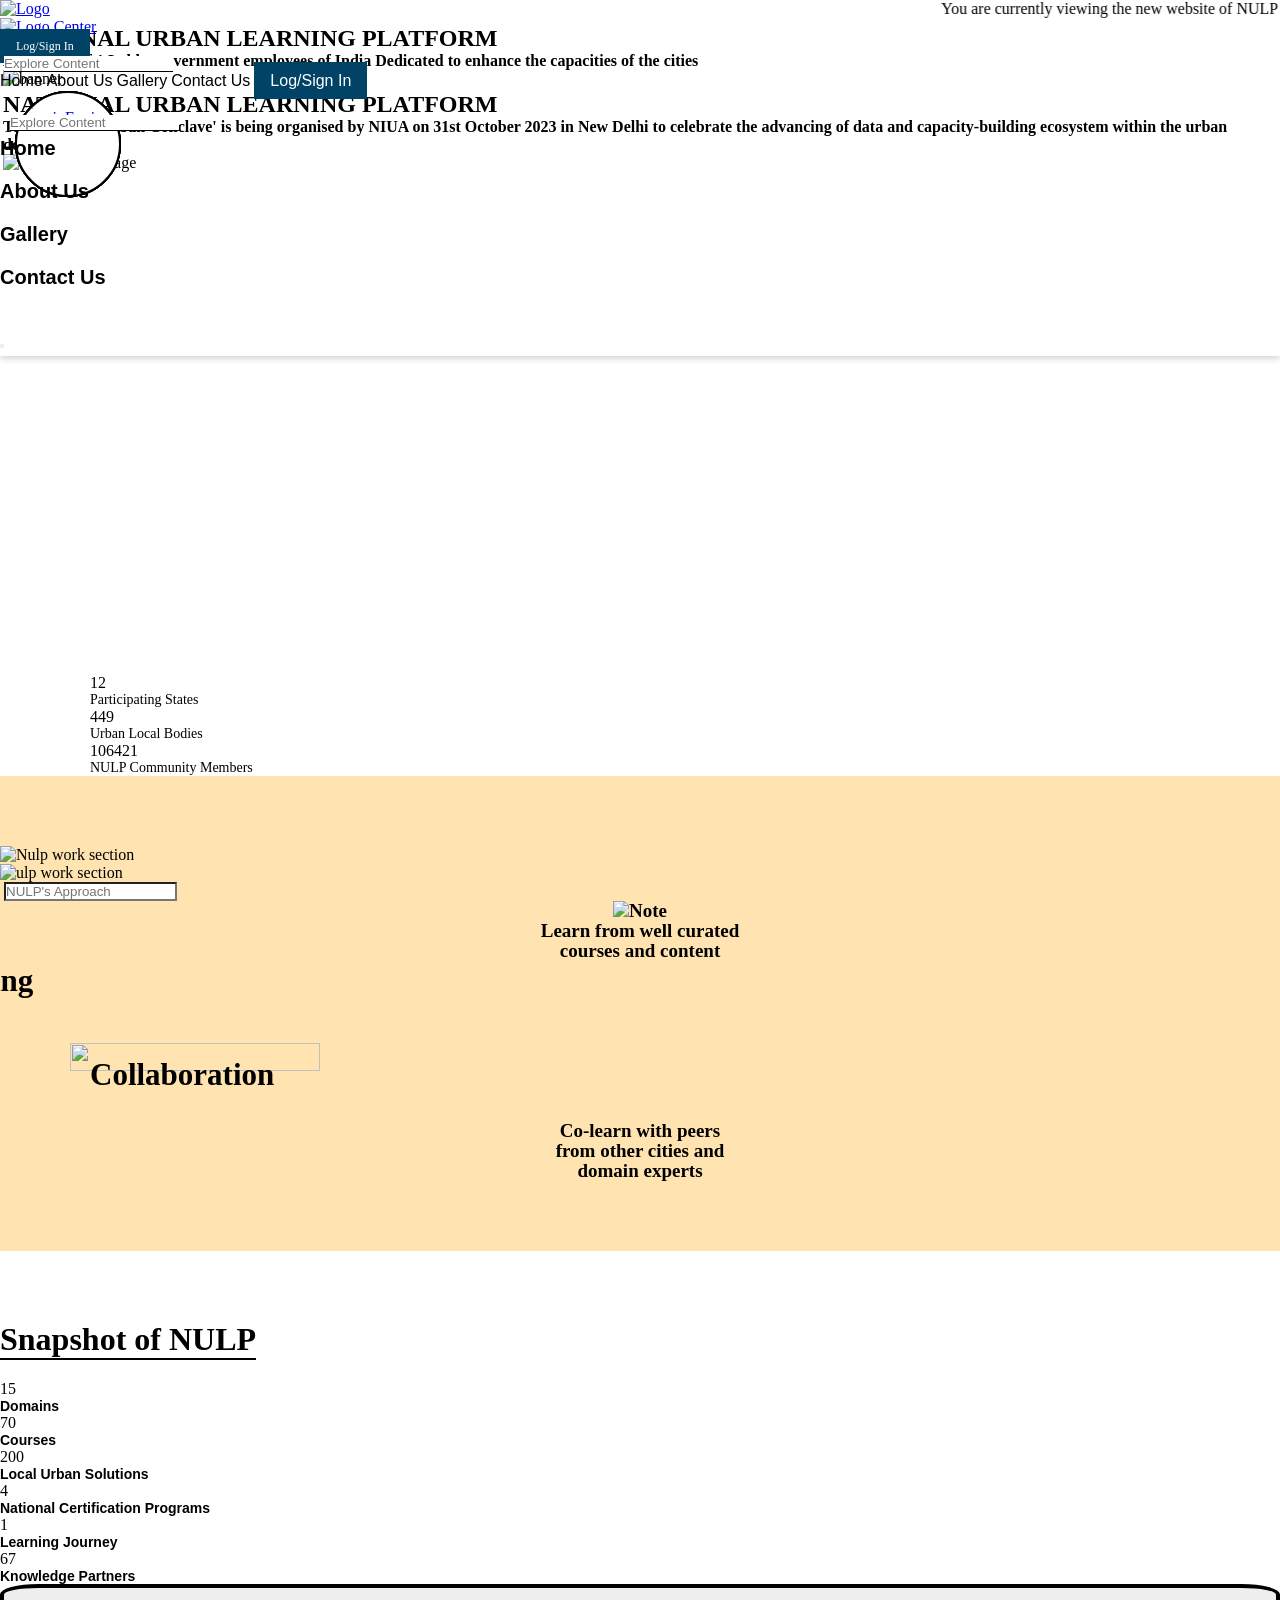
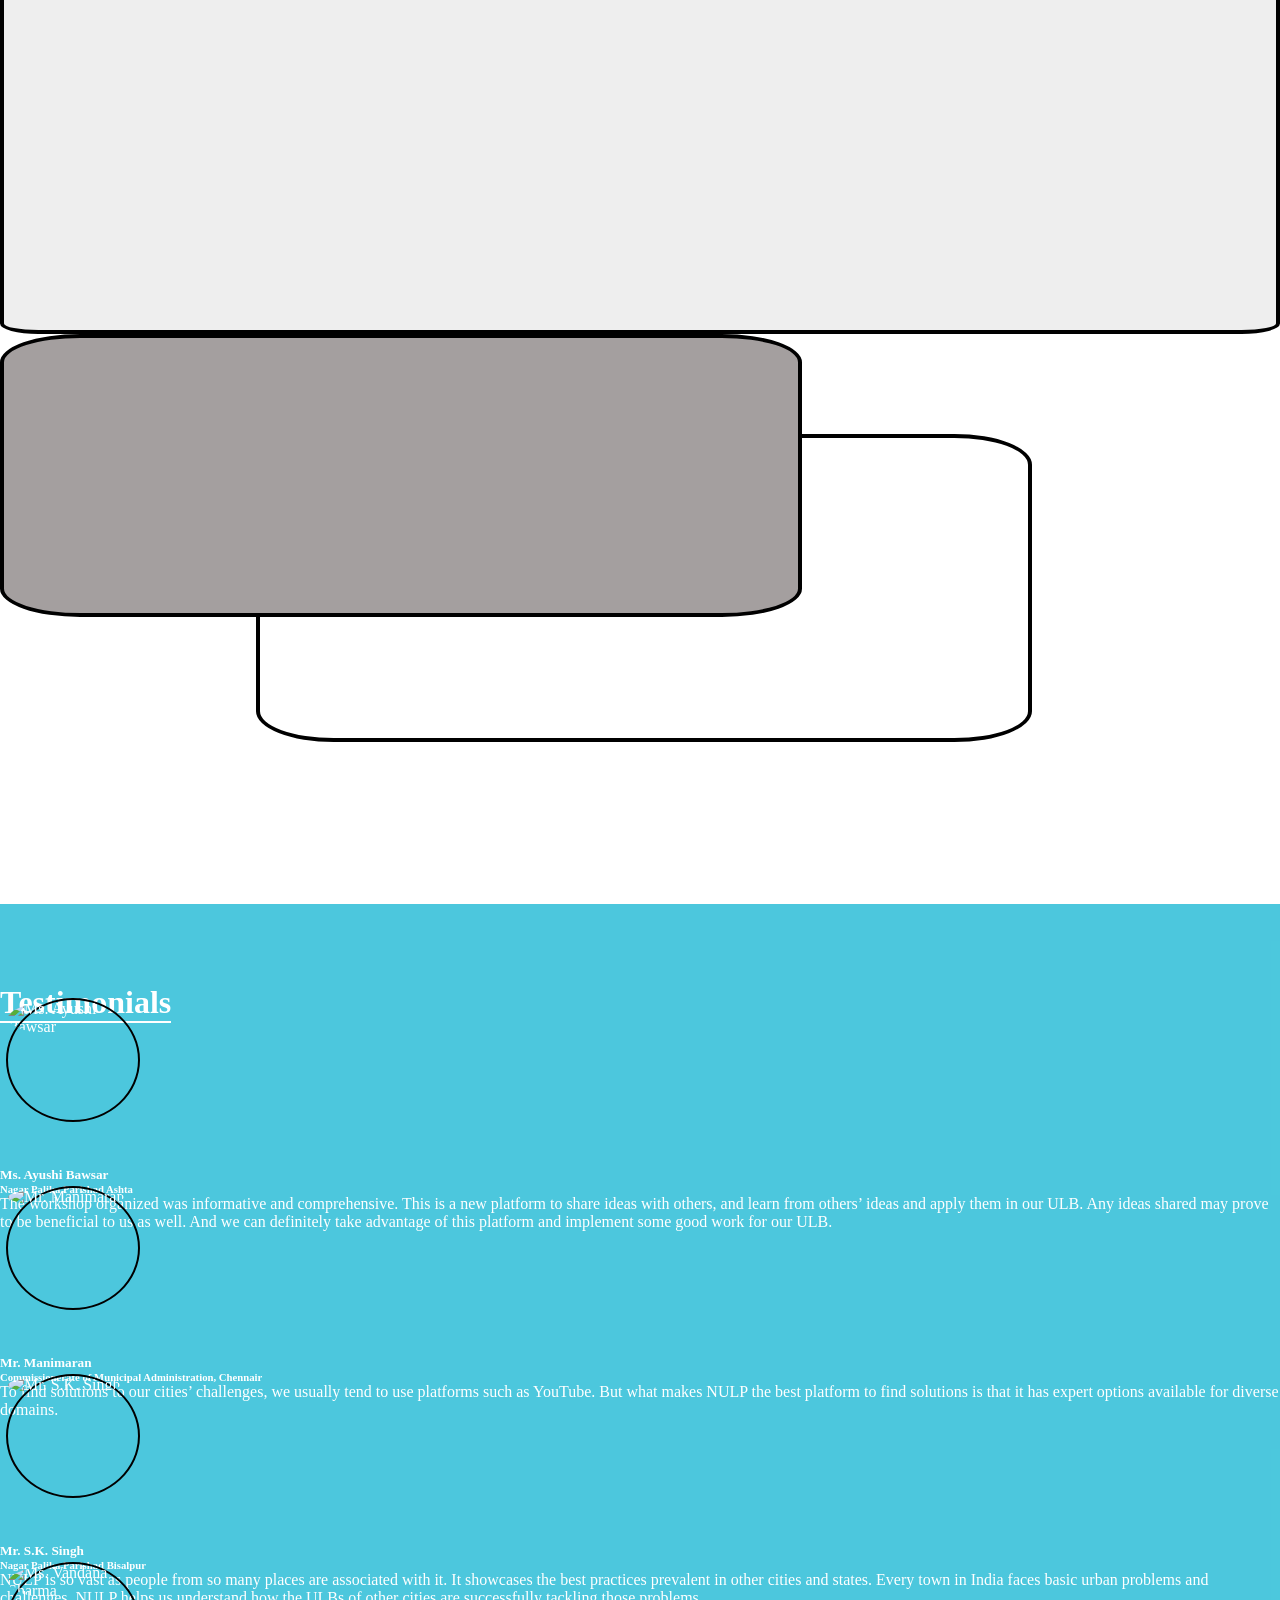
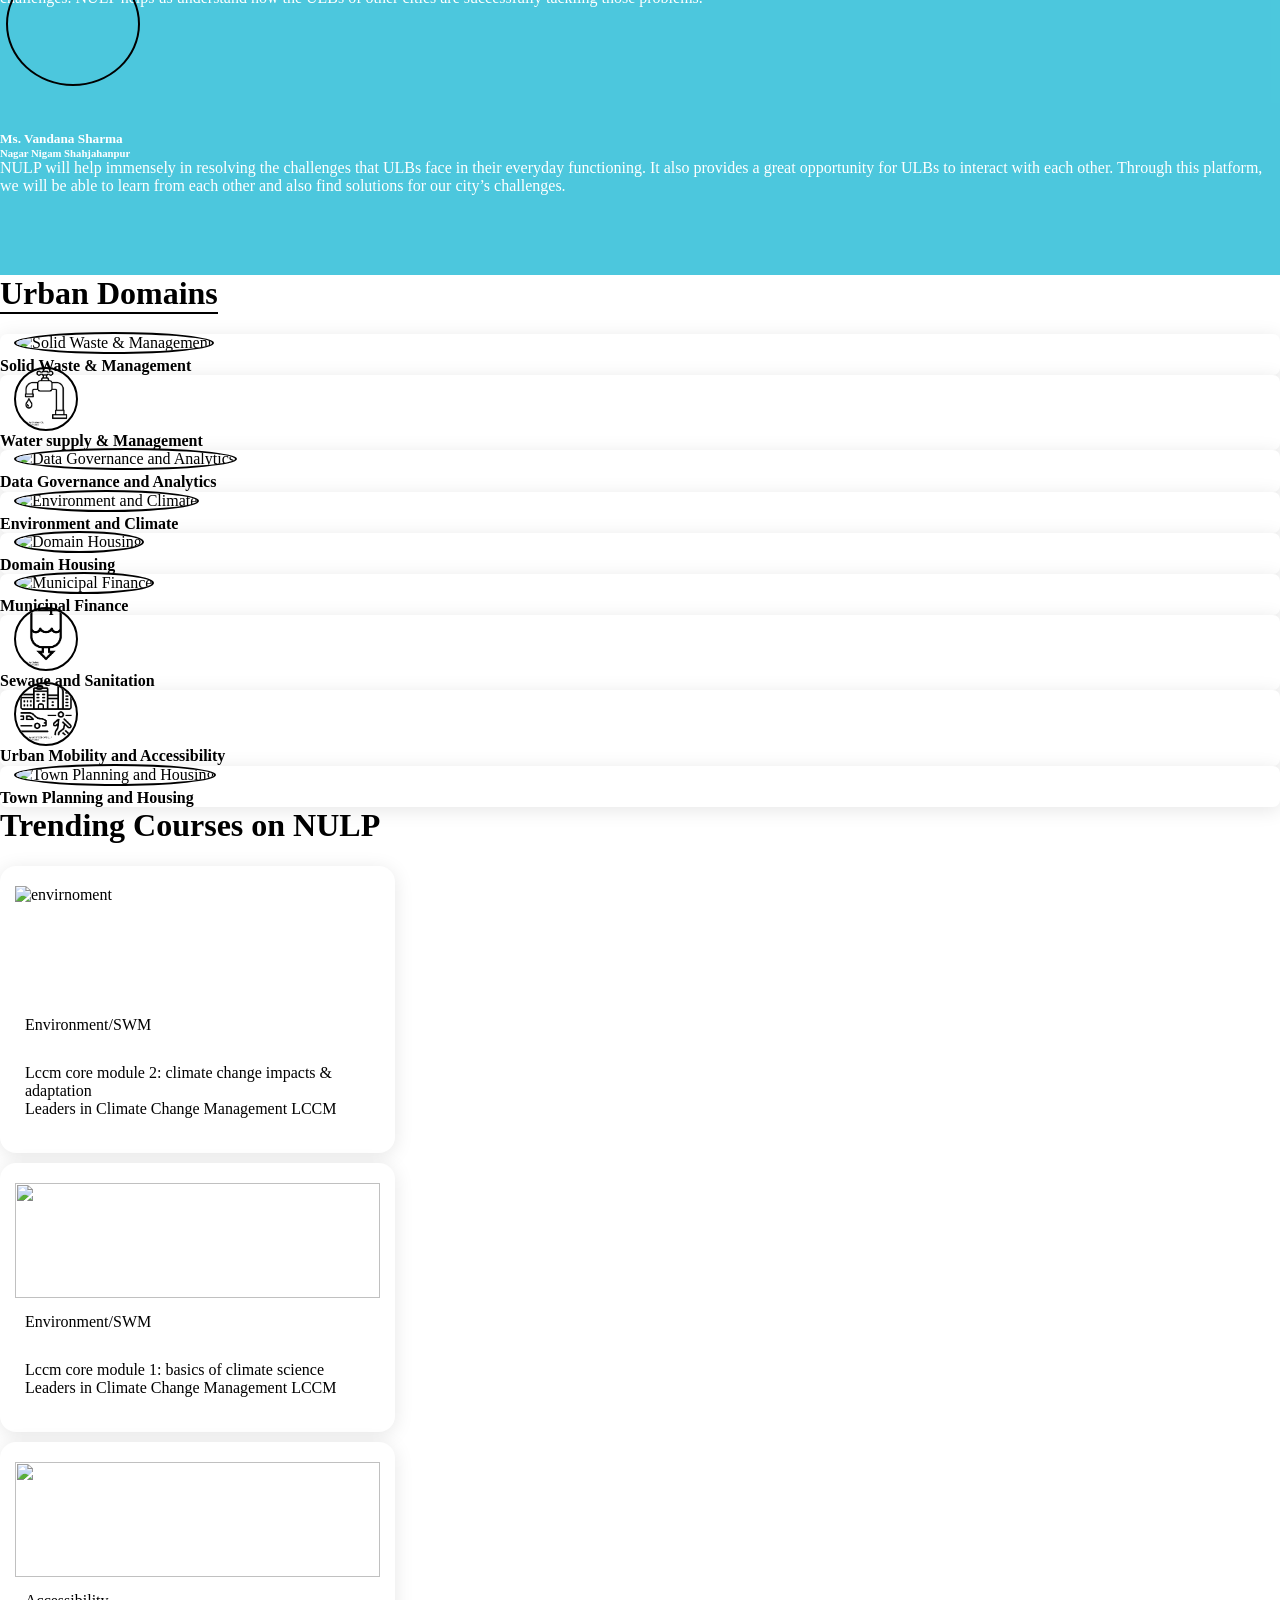
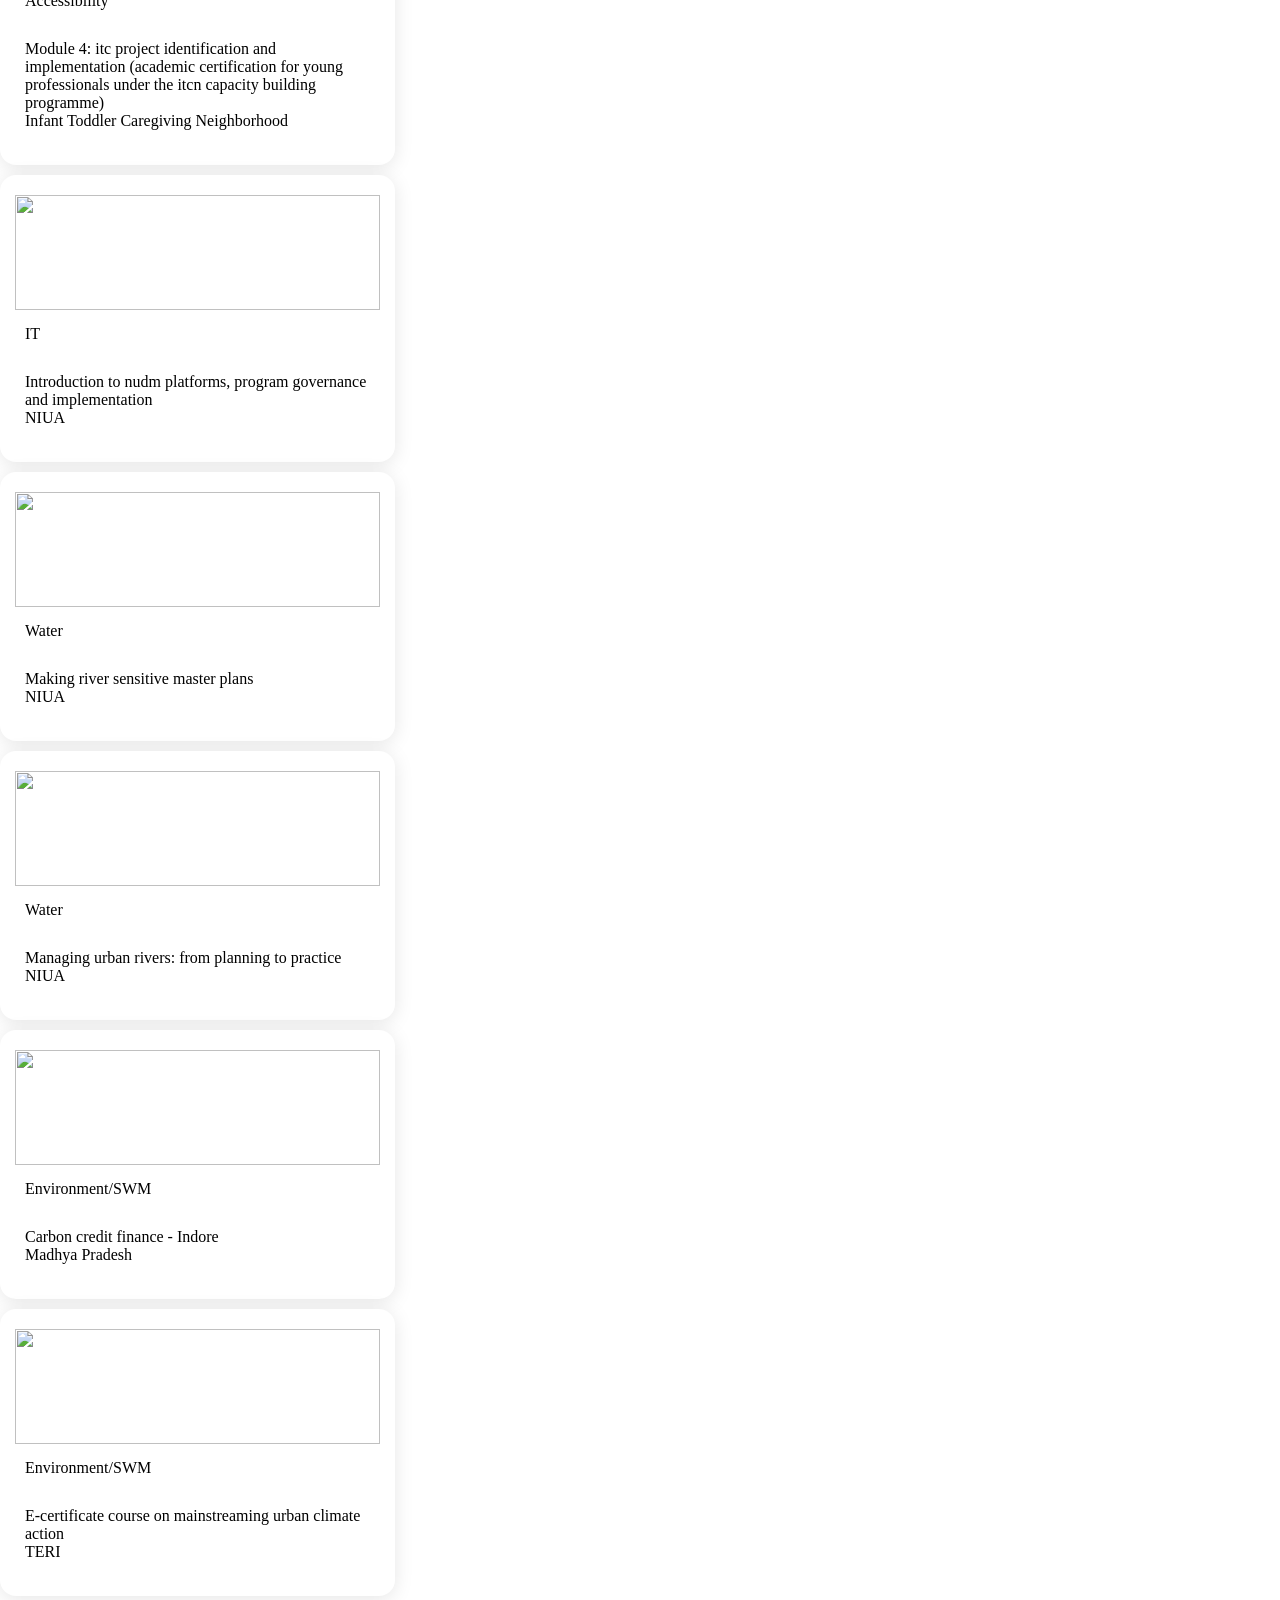
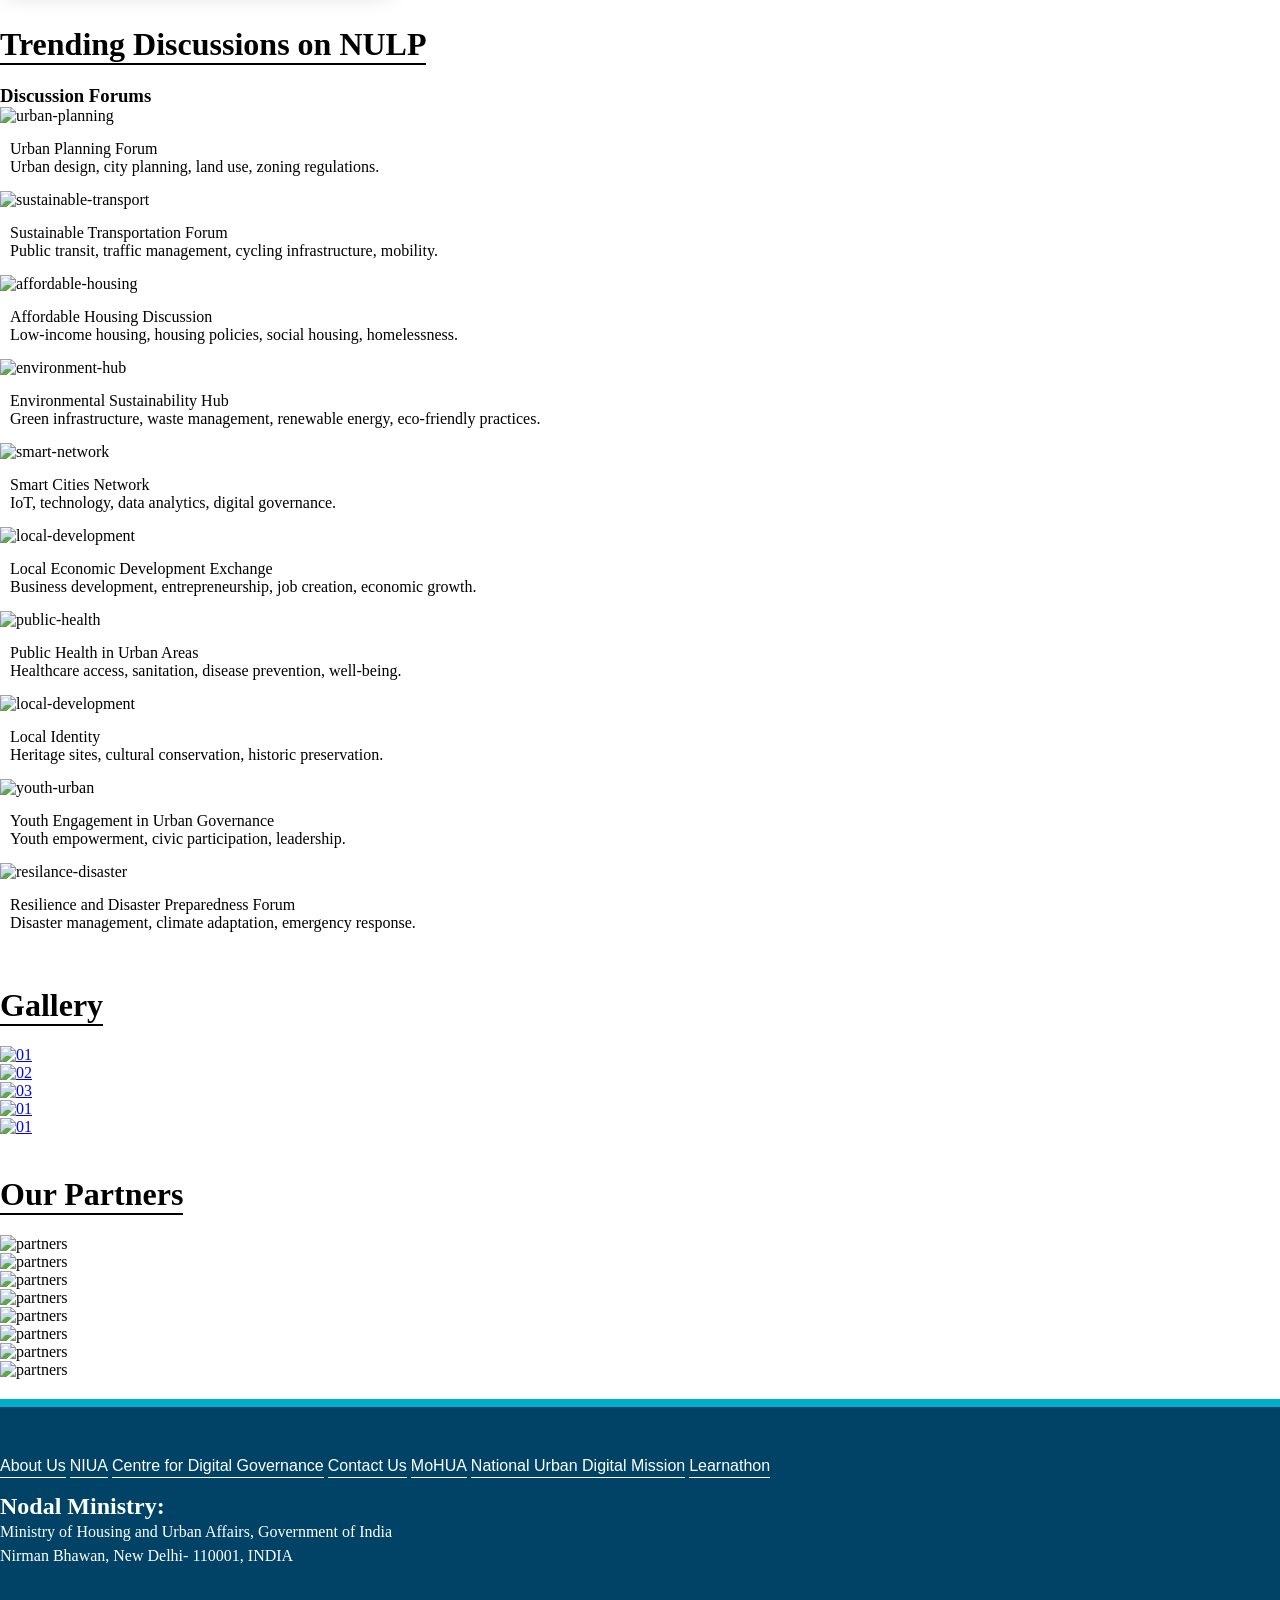
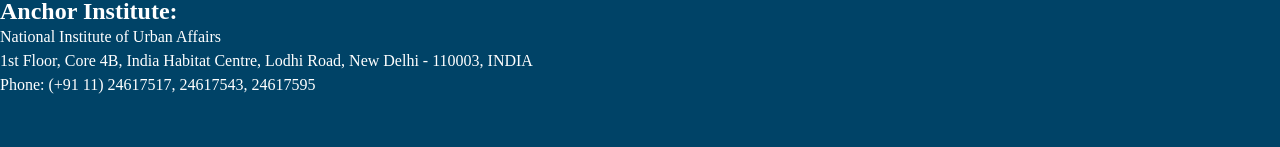
==== commit 95e5ba5f: "Task #0000 feat: integrate the Clarity code into the <head> tag of our website" ====
--- a/tenant/sunbird/index.html
+++ b/tenant/sunbird/index.html
@@ -36,6 +36,13 @@
         href="css/owl.theme.default.min.css" />
     <link rel="stylesheet" href="css/owl.carousel.min.css" />
     <link rel="stylesheet" href="css/jquery.fancybox.min.css" />
+    <script type="text/javascript">
+        (function(c,l,a,r,i,t,y){
+          c[a]=c[a]||function(){(c[a].q=c[a].q||[]).push(arguments)};
+          t=l.createElement(r);t.async=1;t.src="https://www.clarity.ms/tag/"+i;
+          y=l.getElementsByTagName(r)[0];y.parentNode.insertBefore(t,y);
+        })(window, document, "clarity", "script", "k93cjr3l3d");
+      </script>
 
 </head>
 
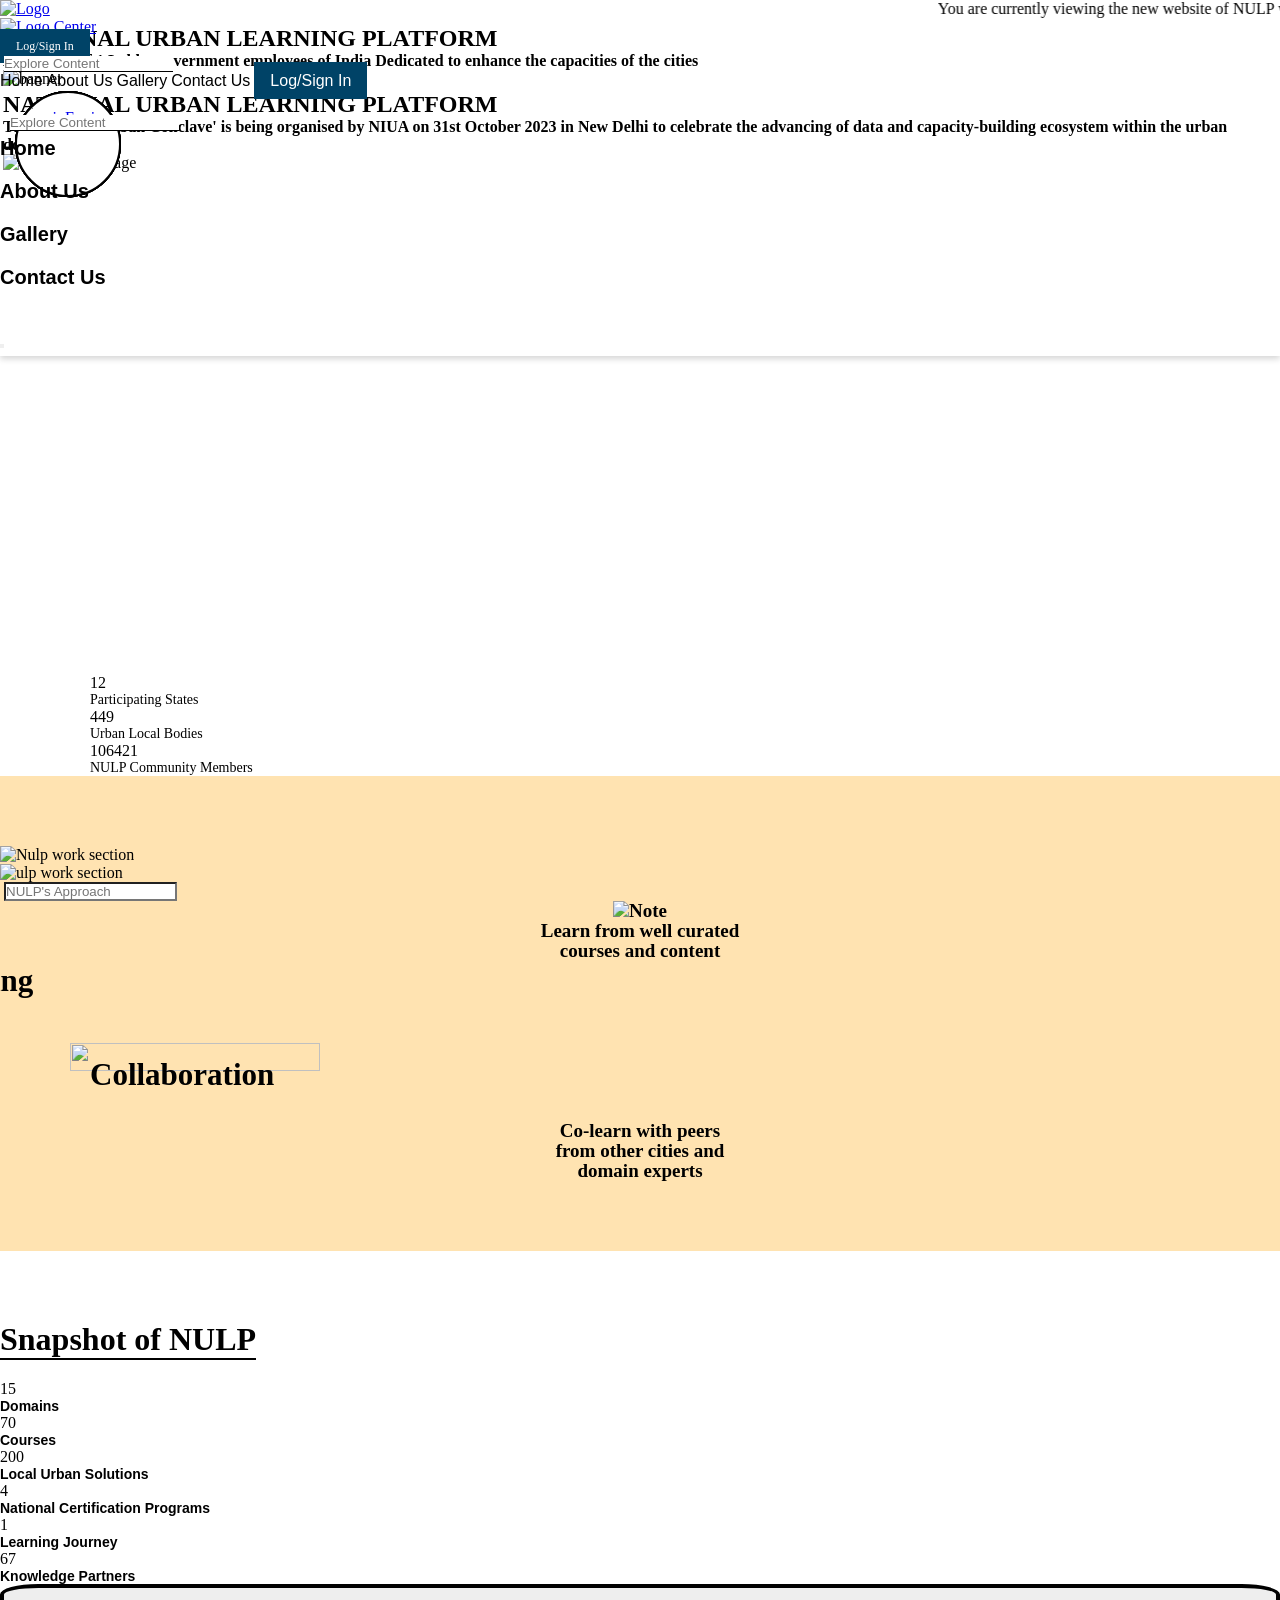
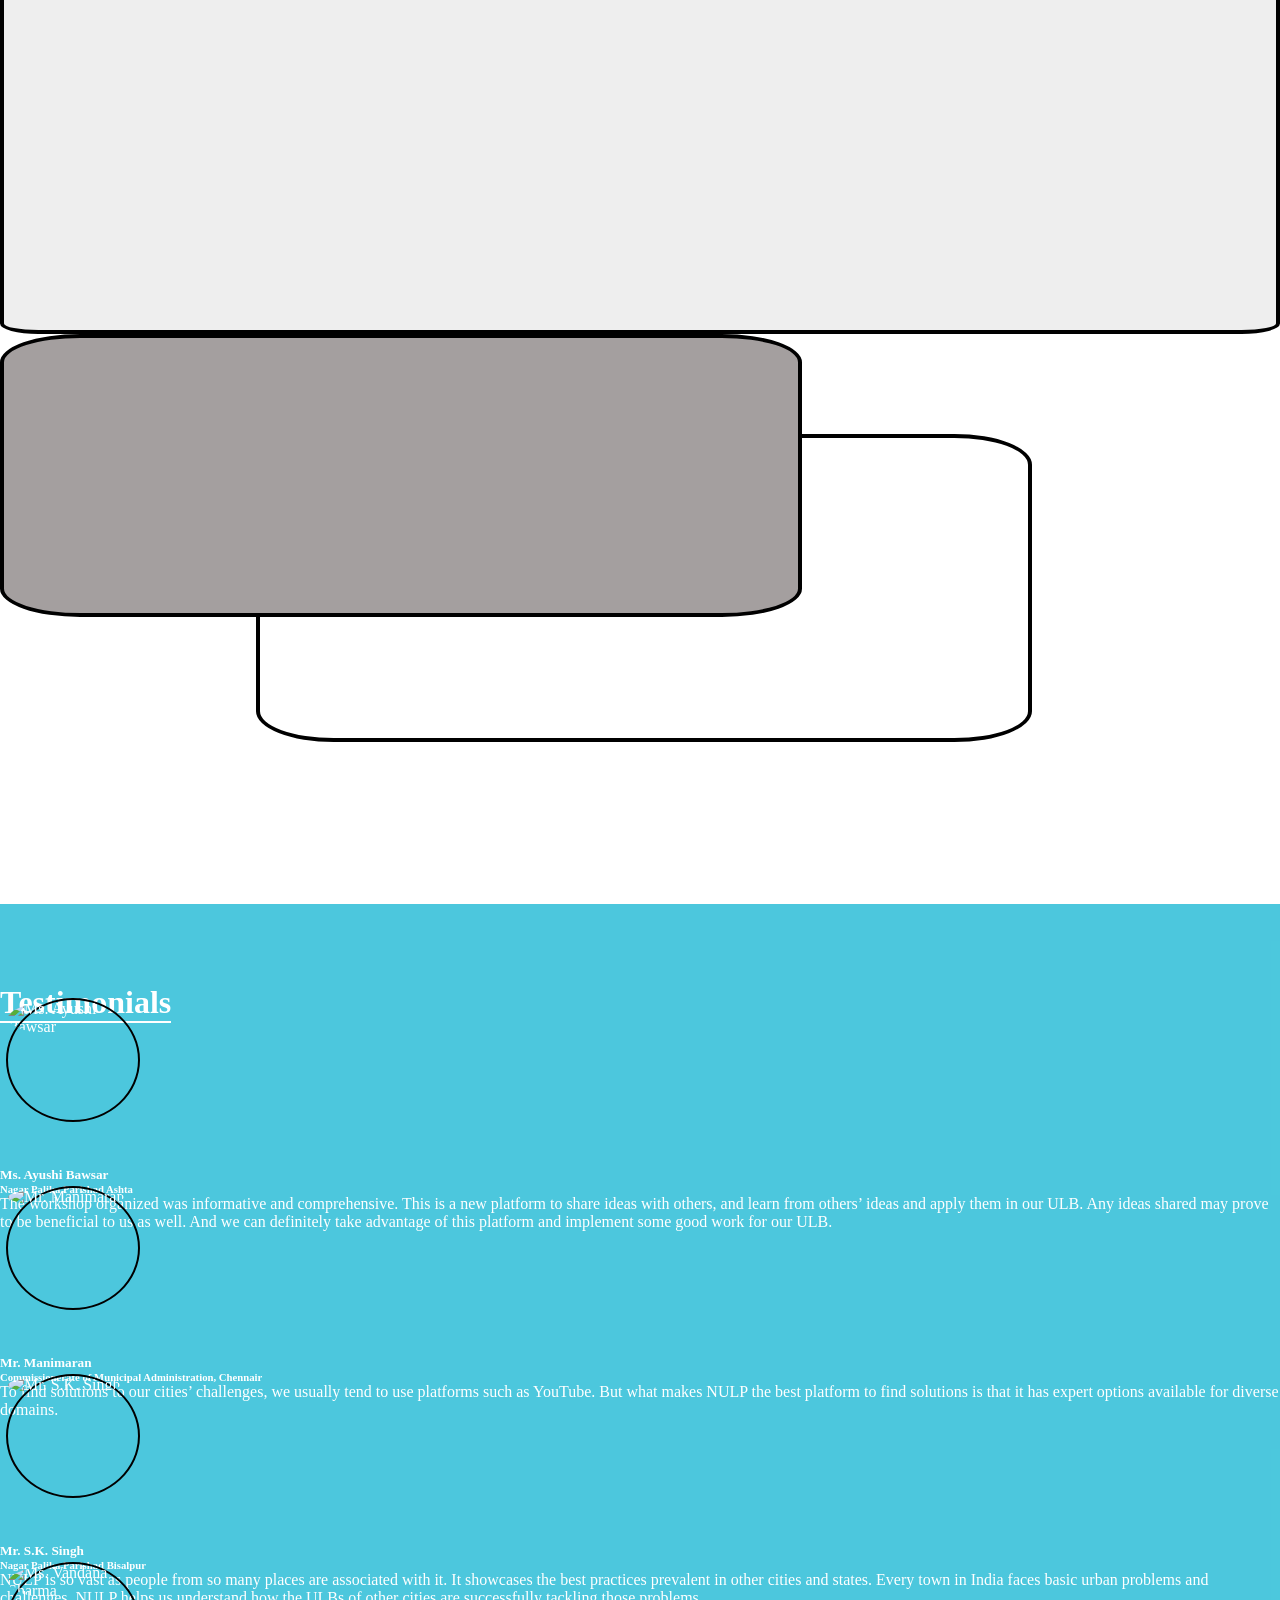
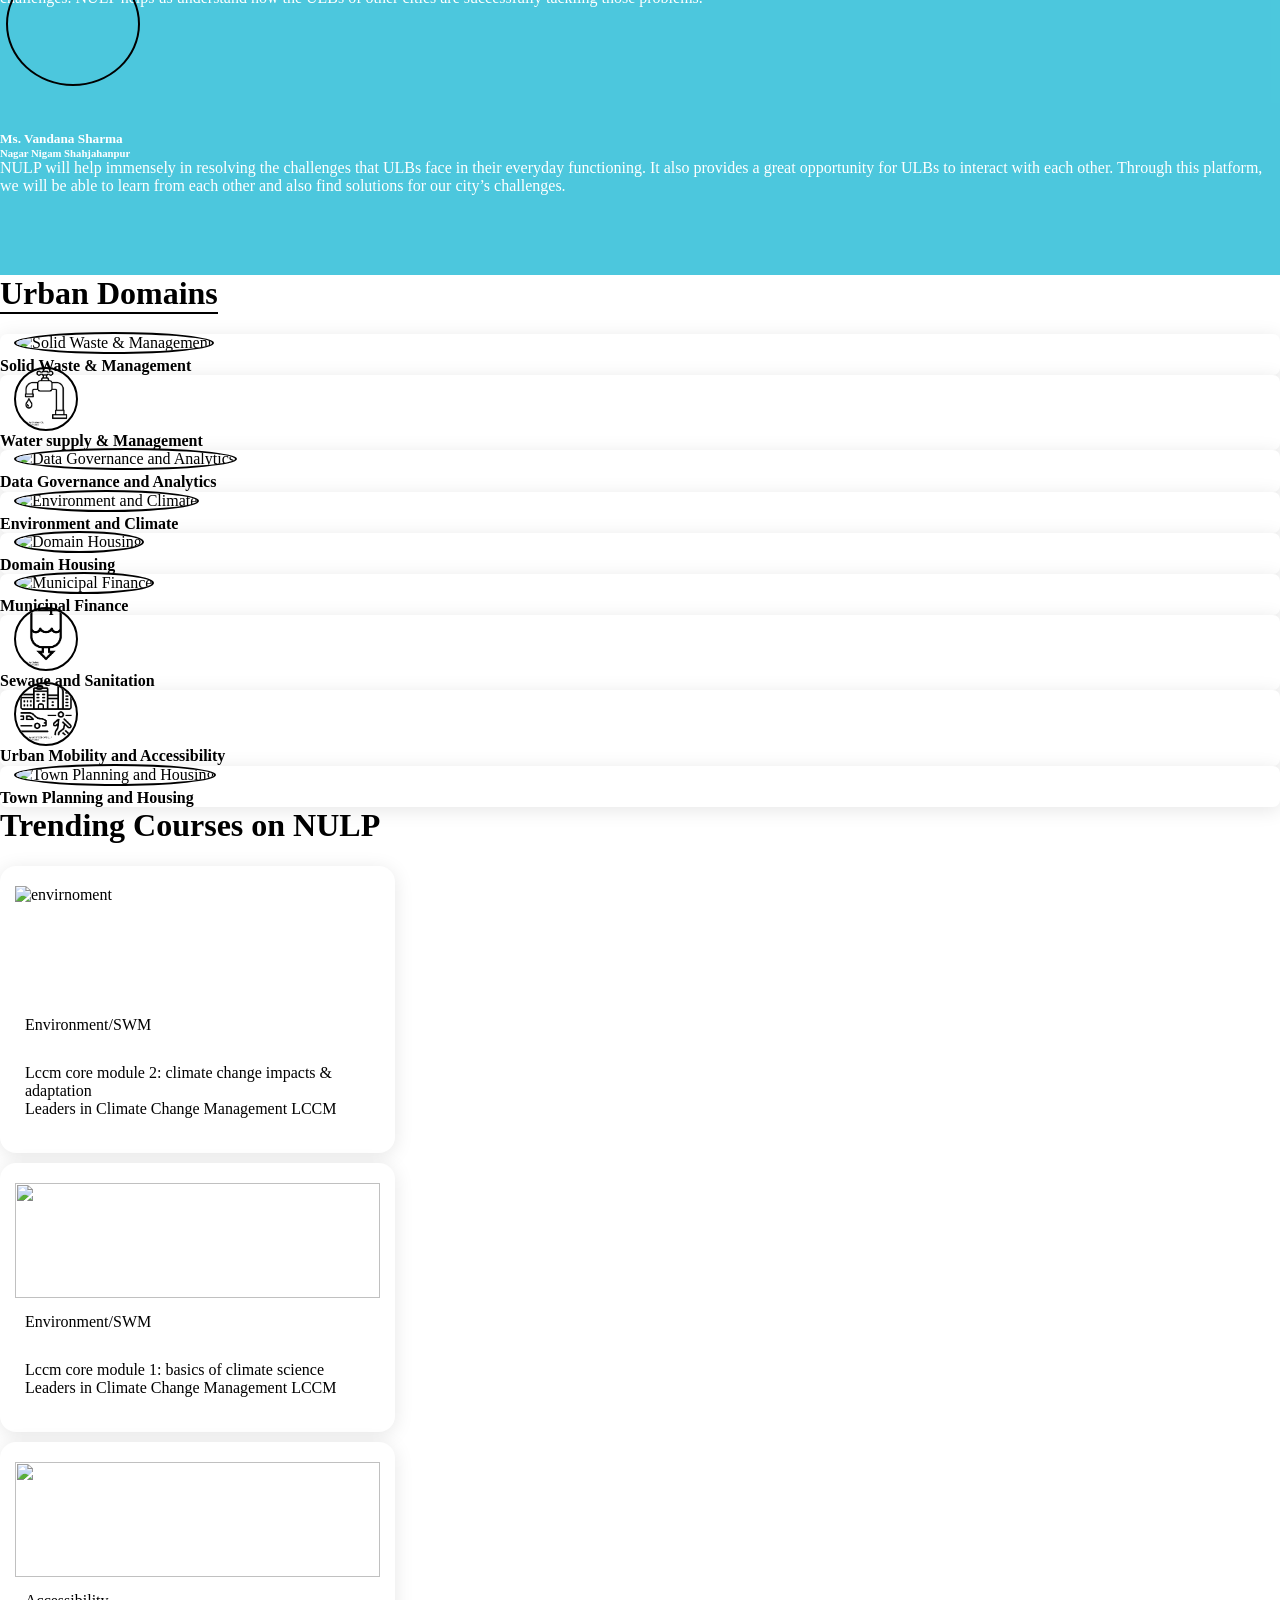
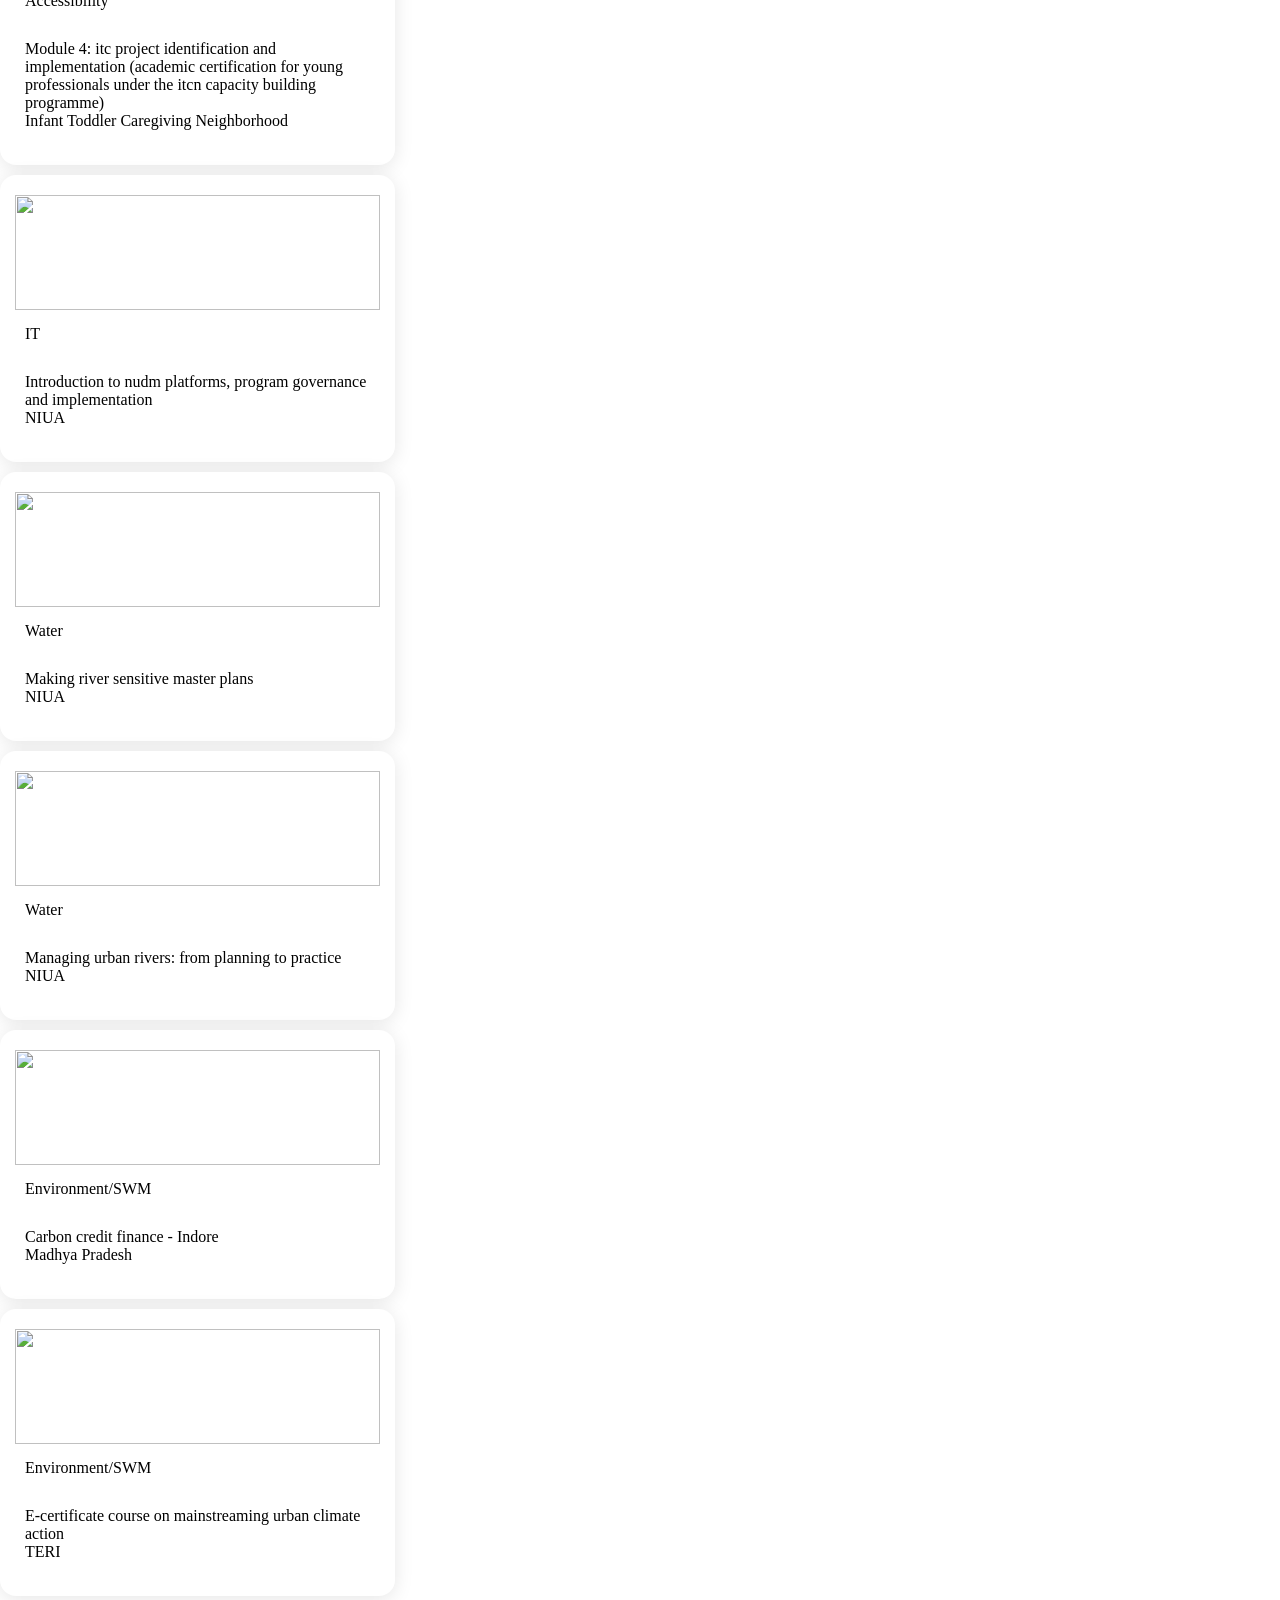
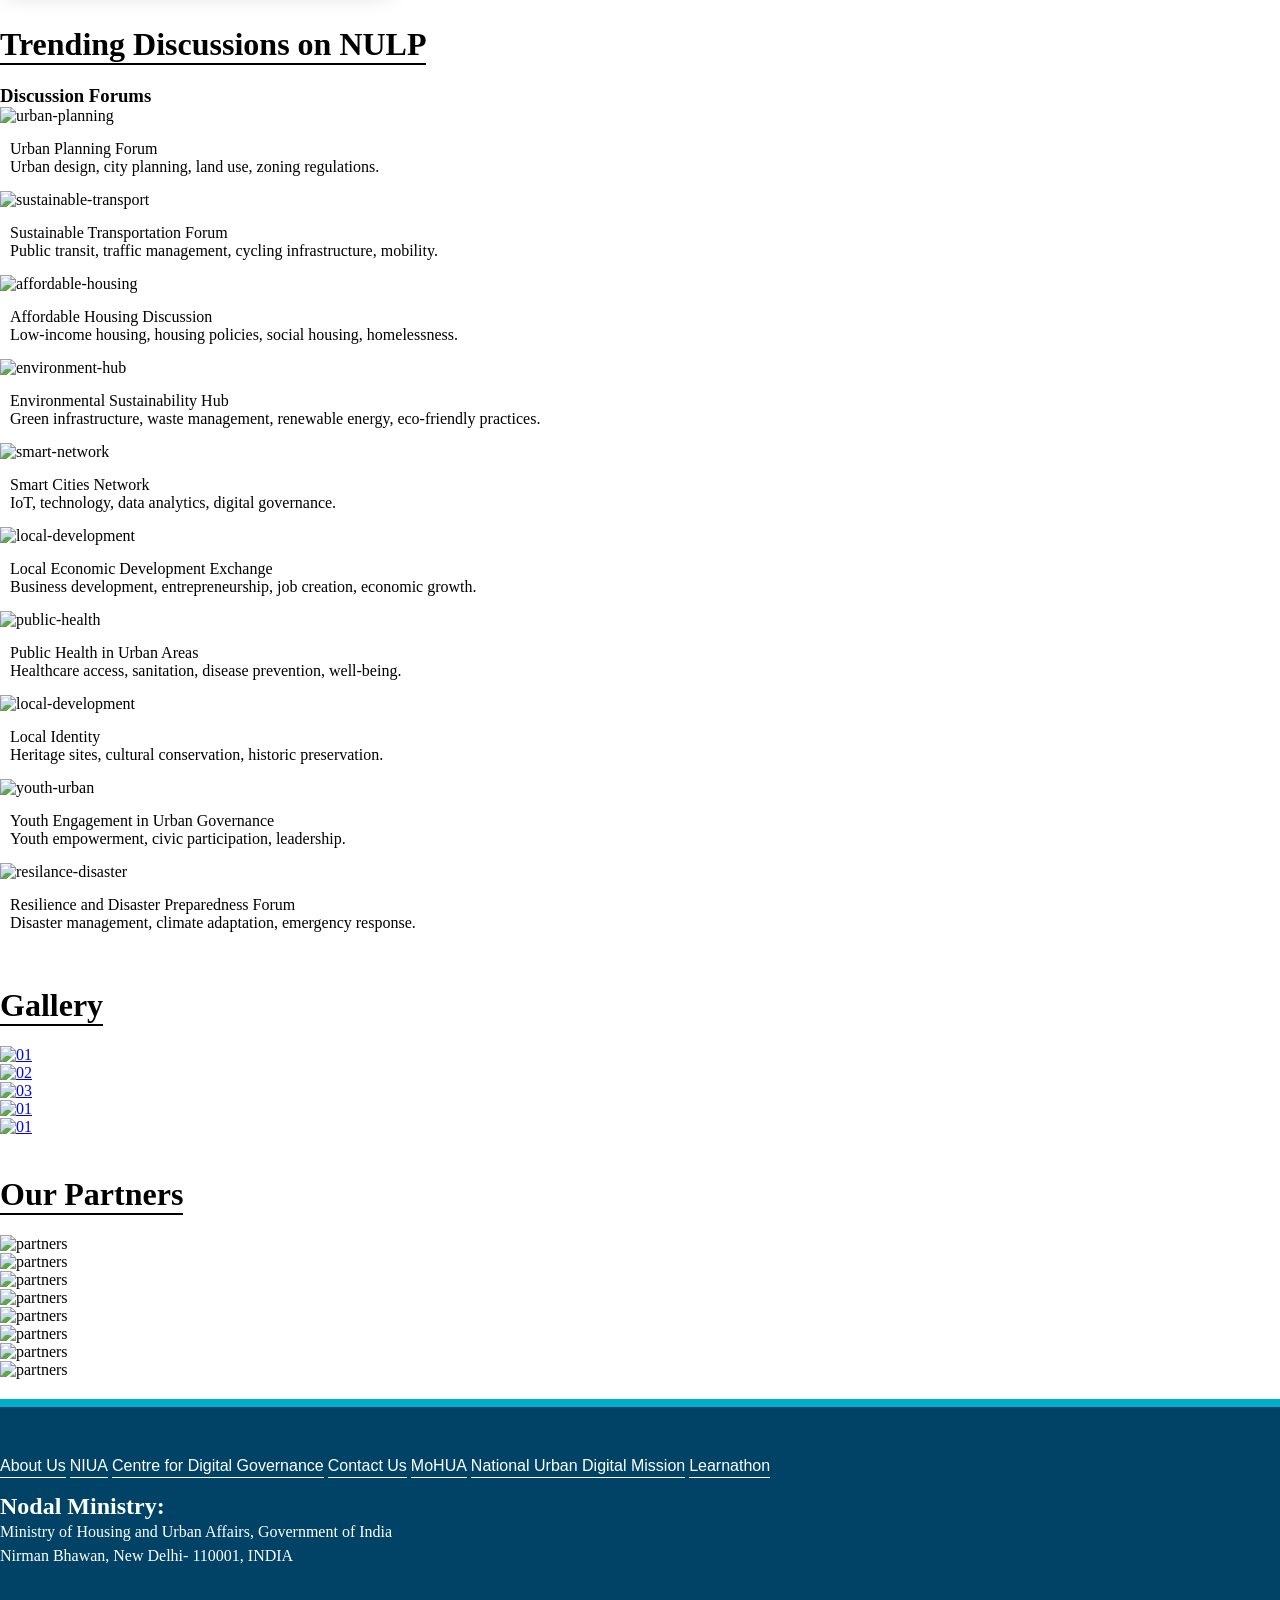
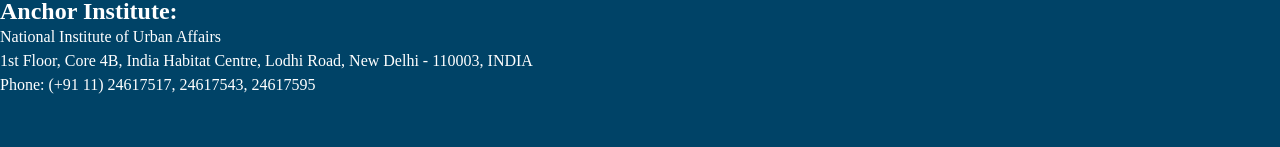
==== commit 50af73e7: "Task #0000 fix: Update the message in disclaimer" ====
--- a/tenant/sunbird/index.html
+++ b/tenant/sunbird/index.html
@@ -49,7 +49,7 @@
 <body>
     <div class="maintainence-msg">
         <marquee behavior="" direction="">
-            You are currently viewing the new website of NULP with additional features. The content migration is still ongoing for which you might not get access to some of the courses before November 2022.
+            You are currently viewing the new website of NULP with additional features. The content migration is still ongoing for which you might not get access to some of the courses uploaded before November 2022
         </marquee>
     </div>
     <section>
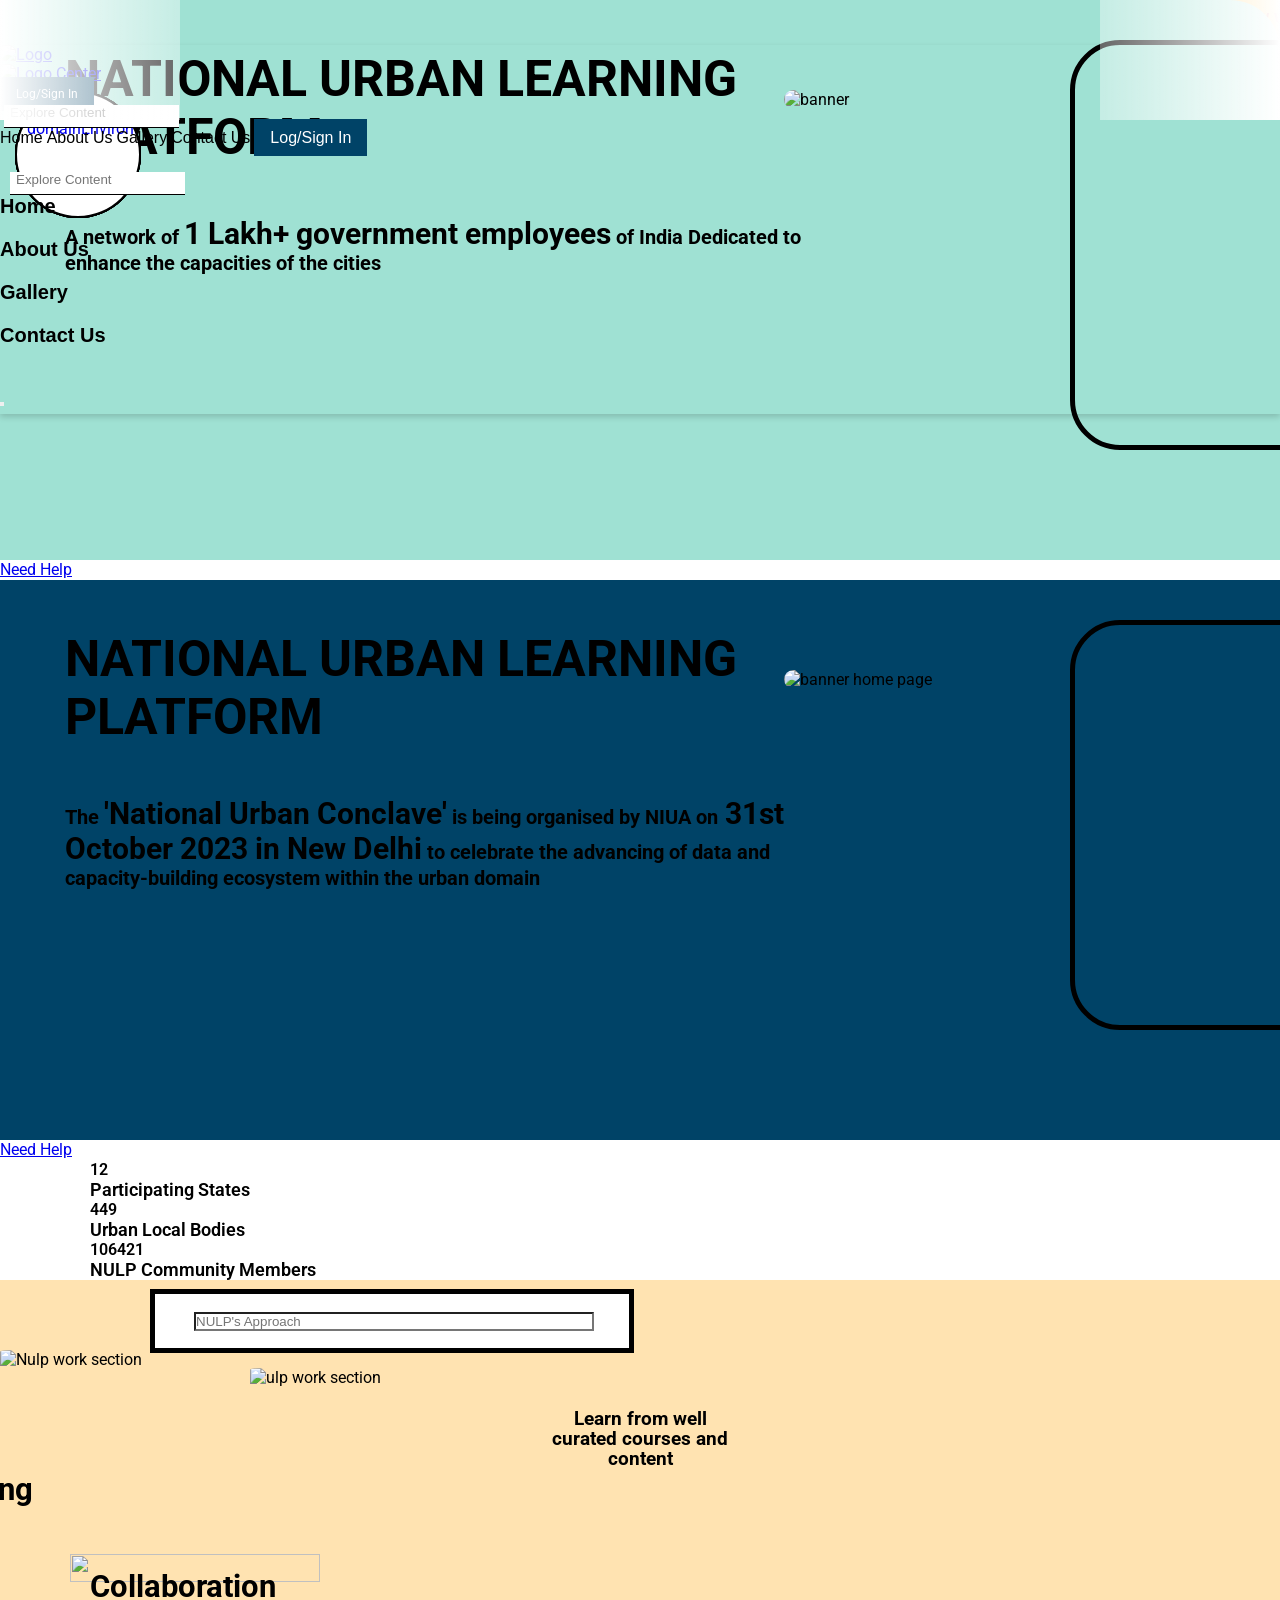
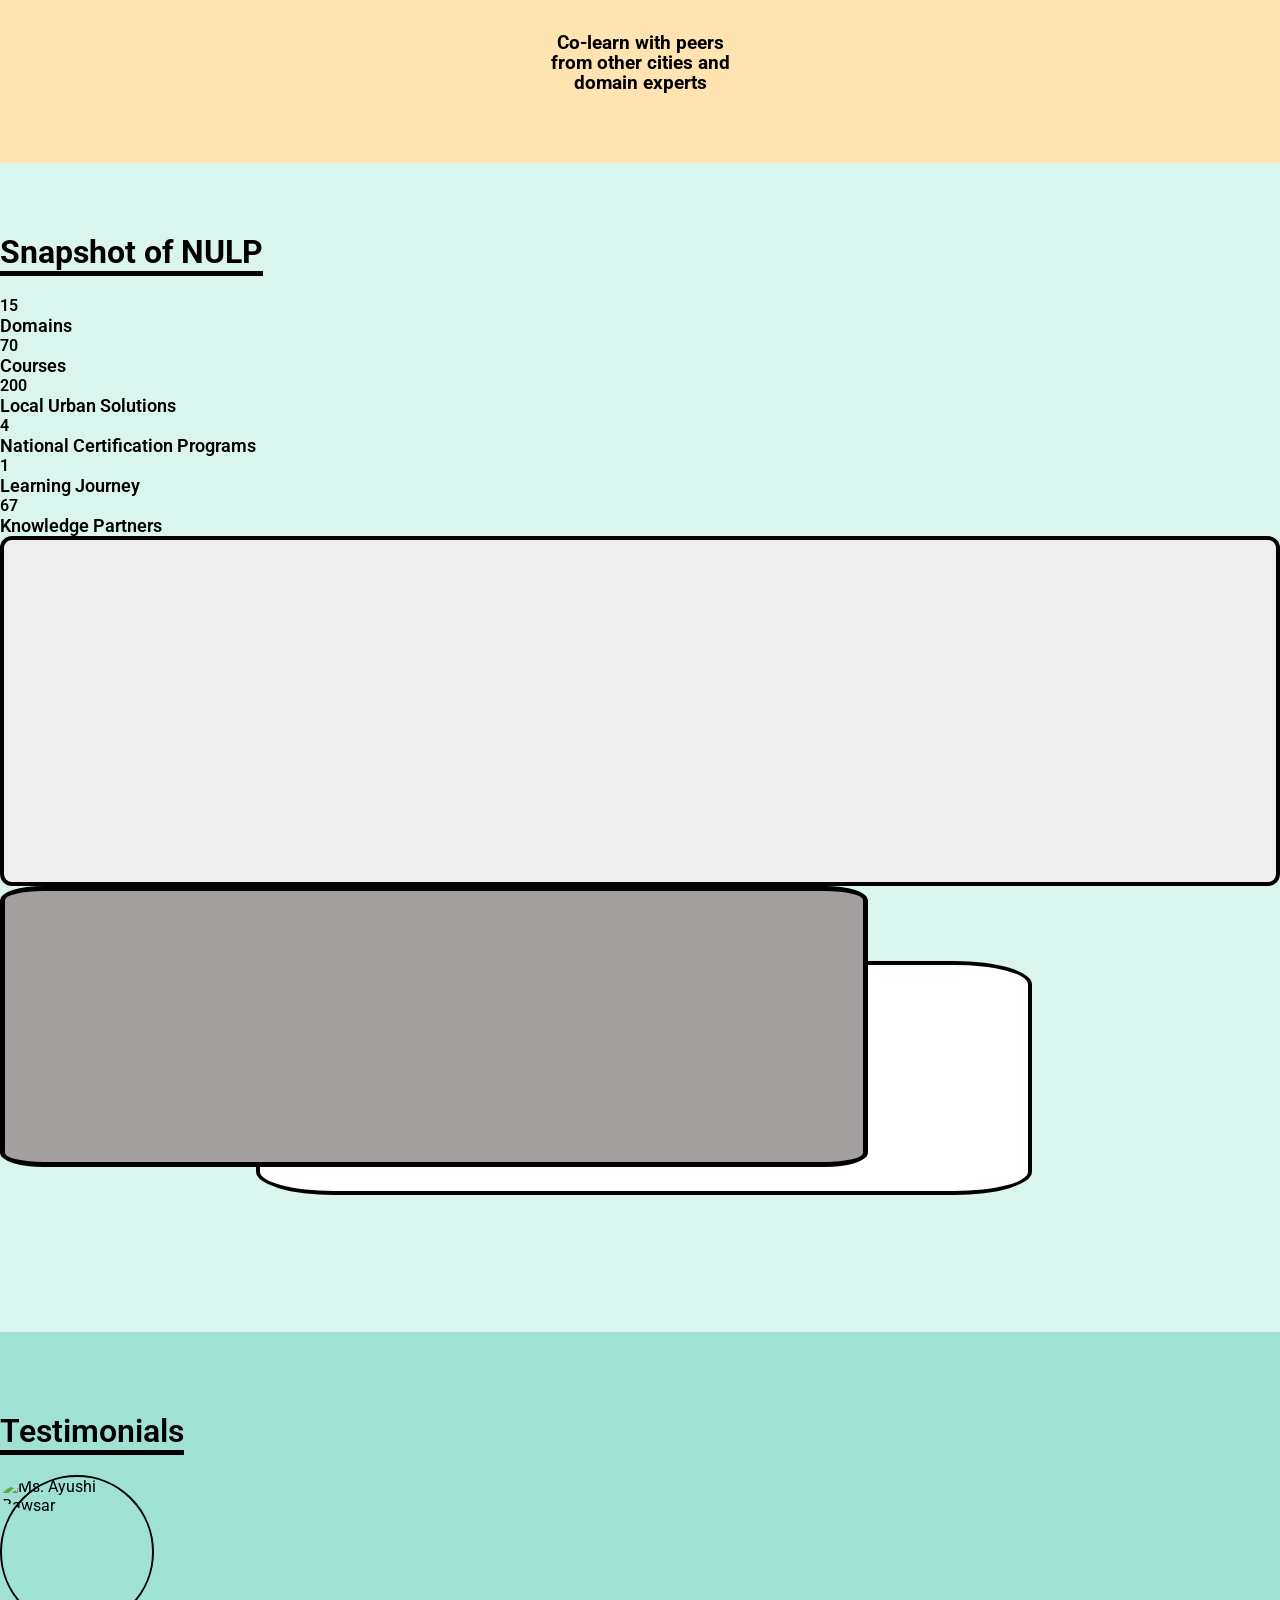
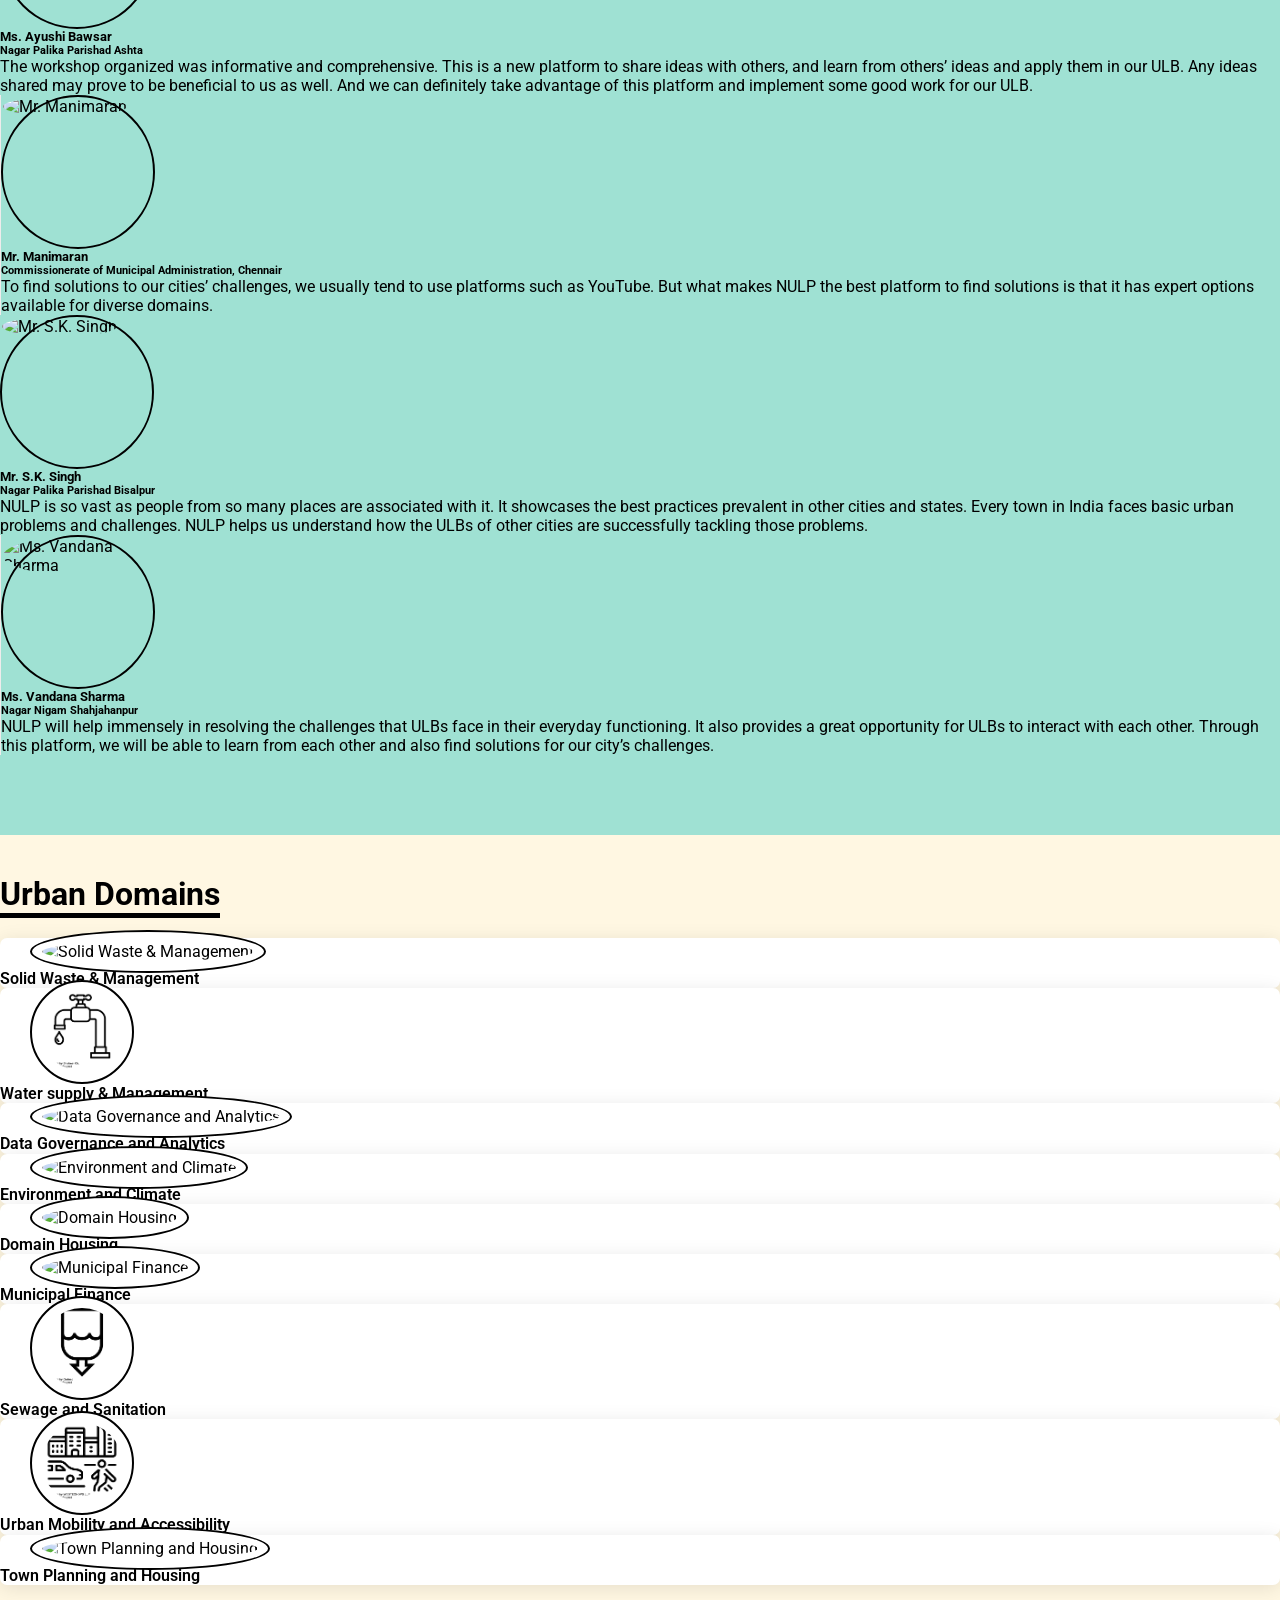
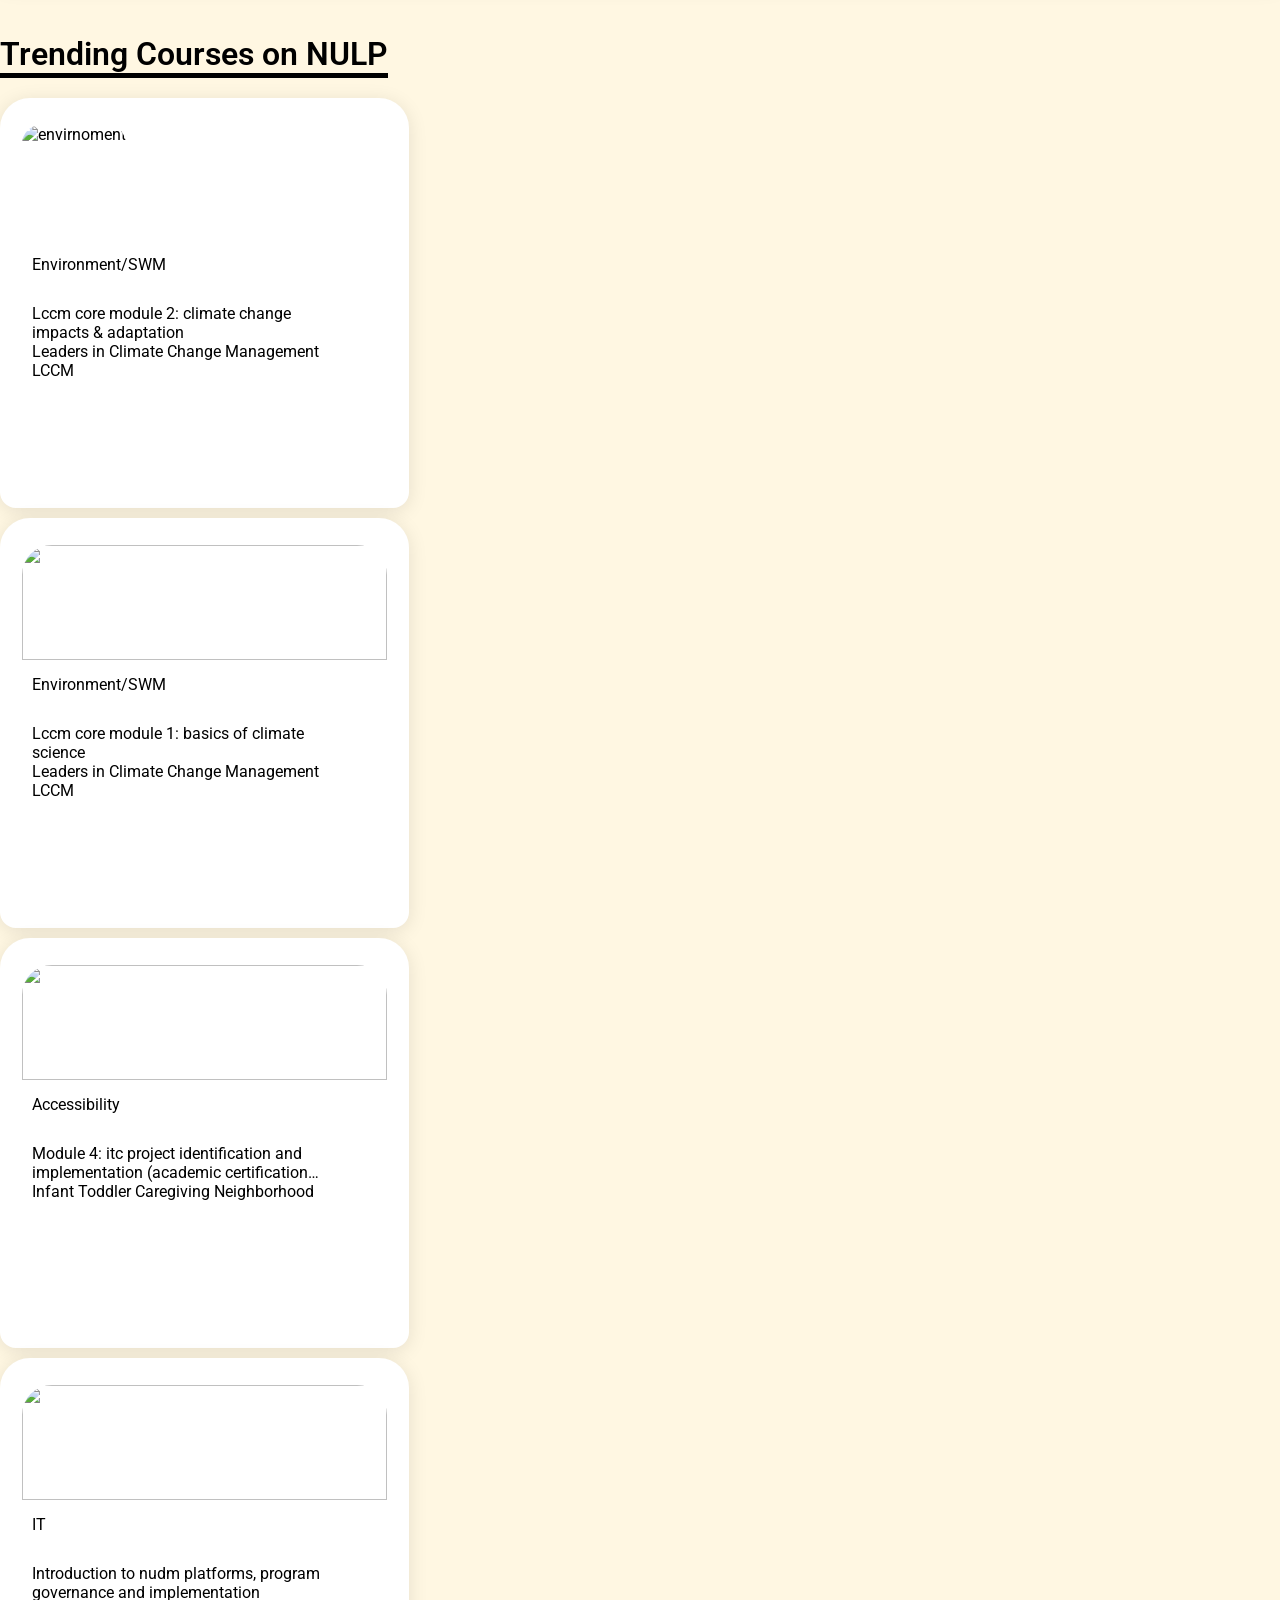
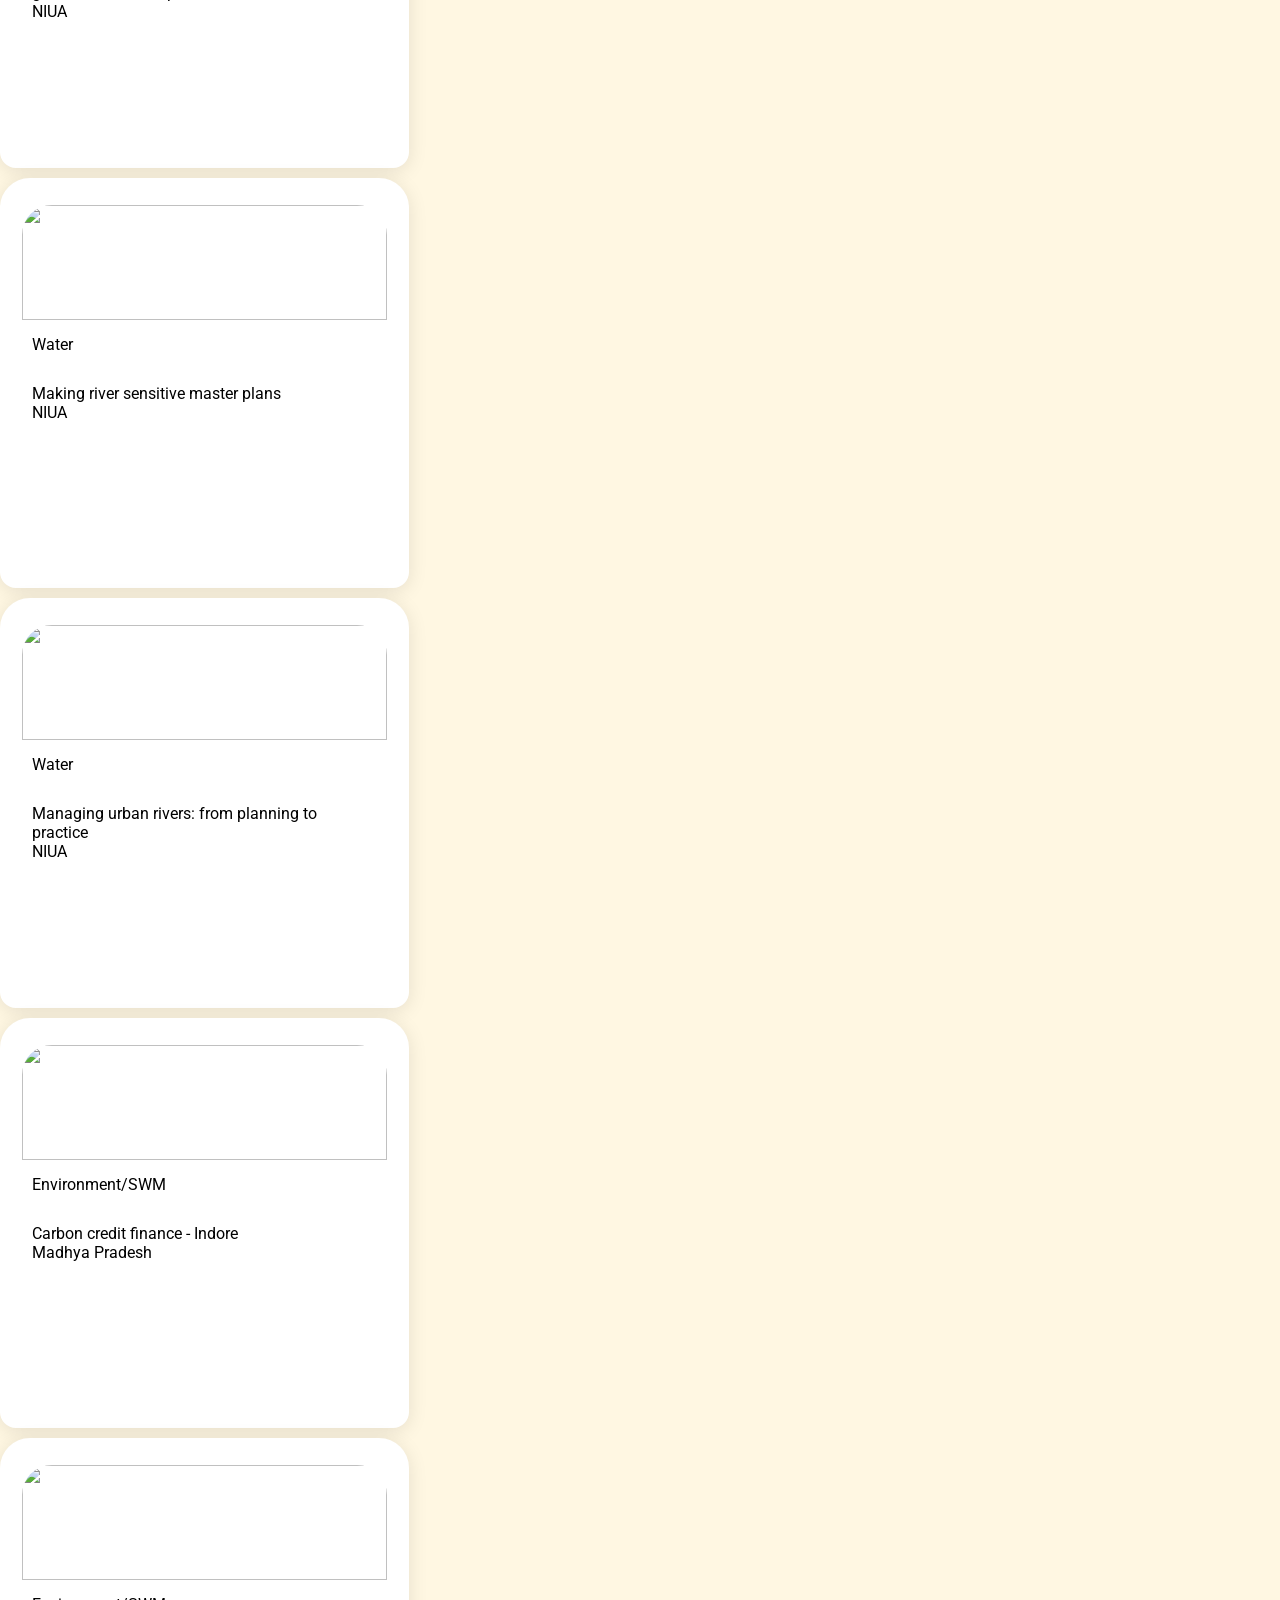
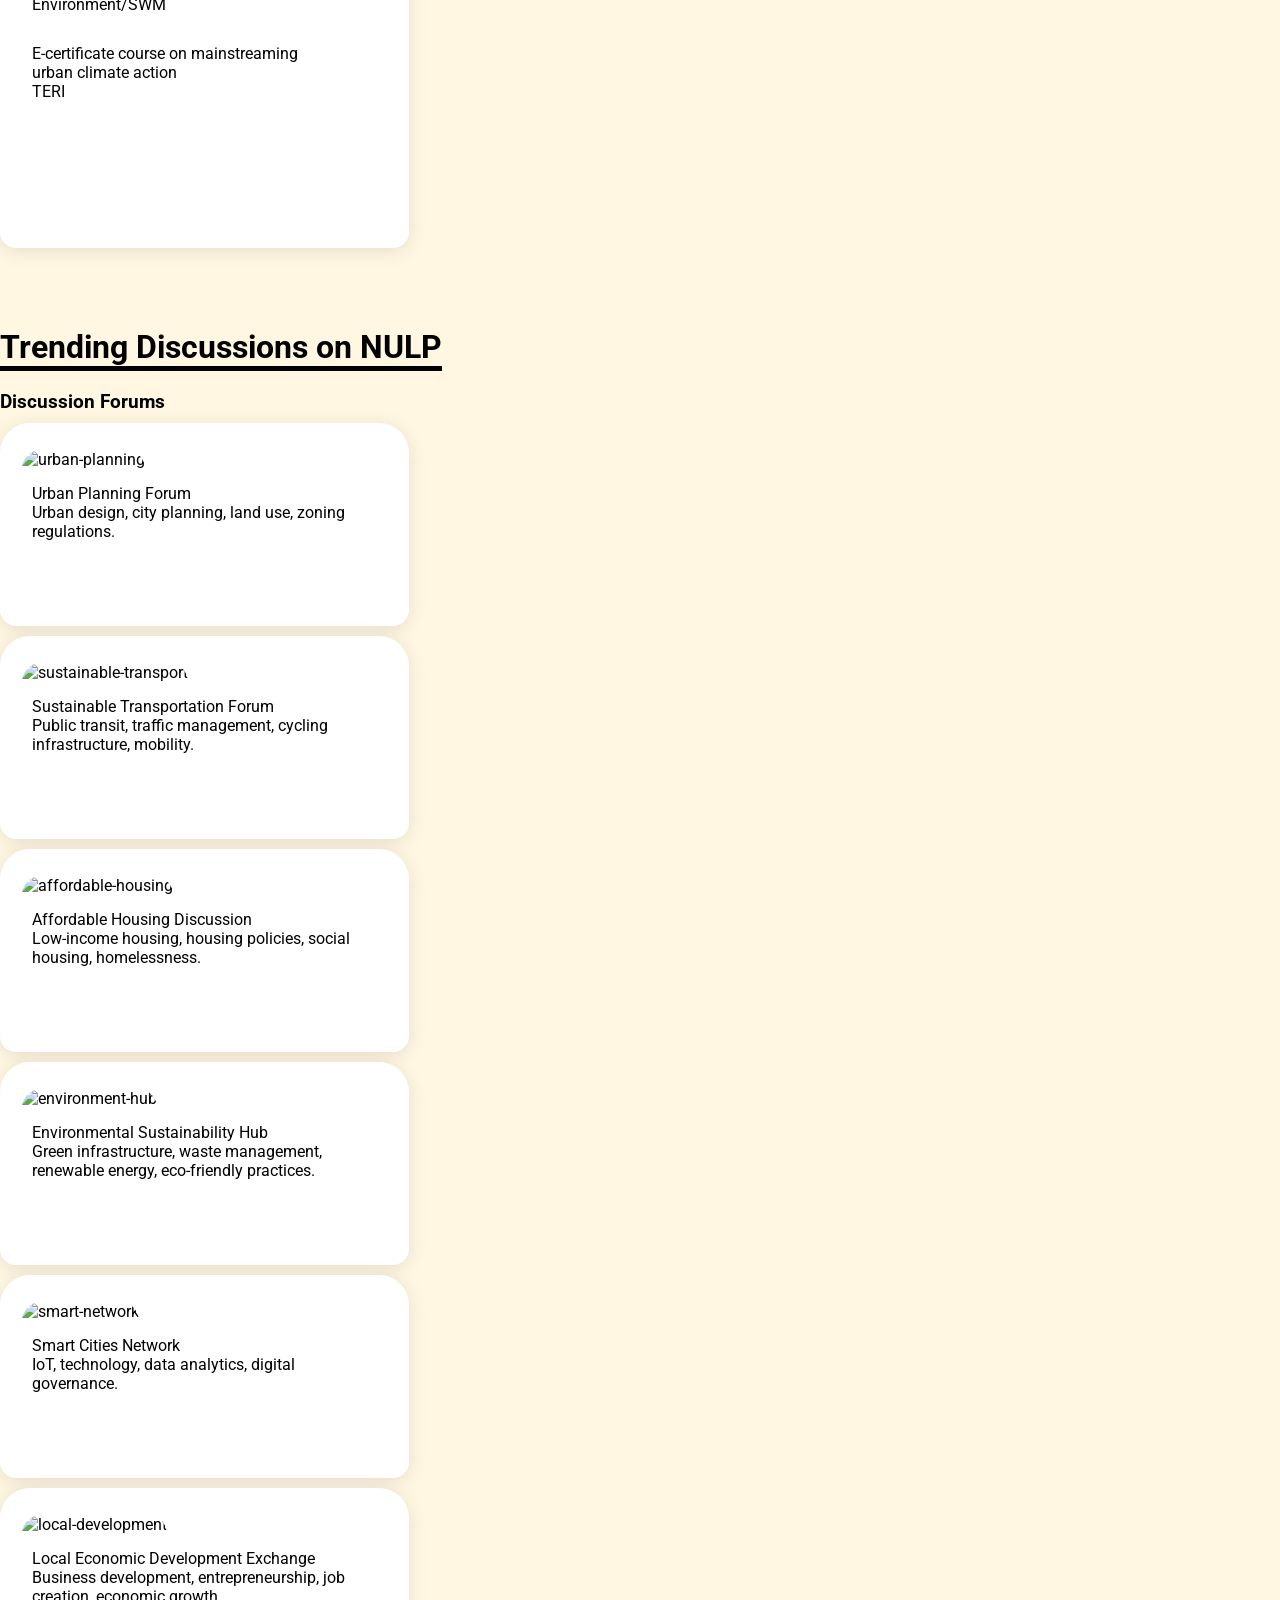
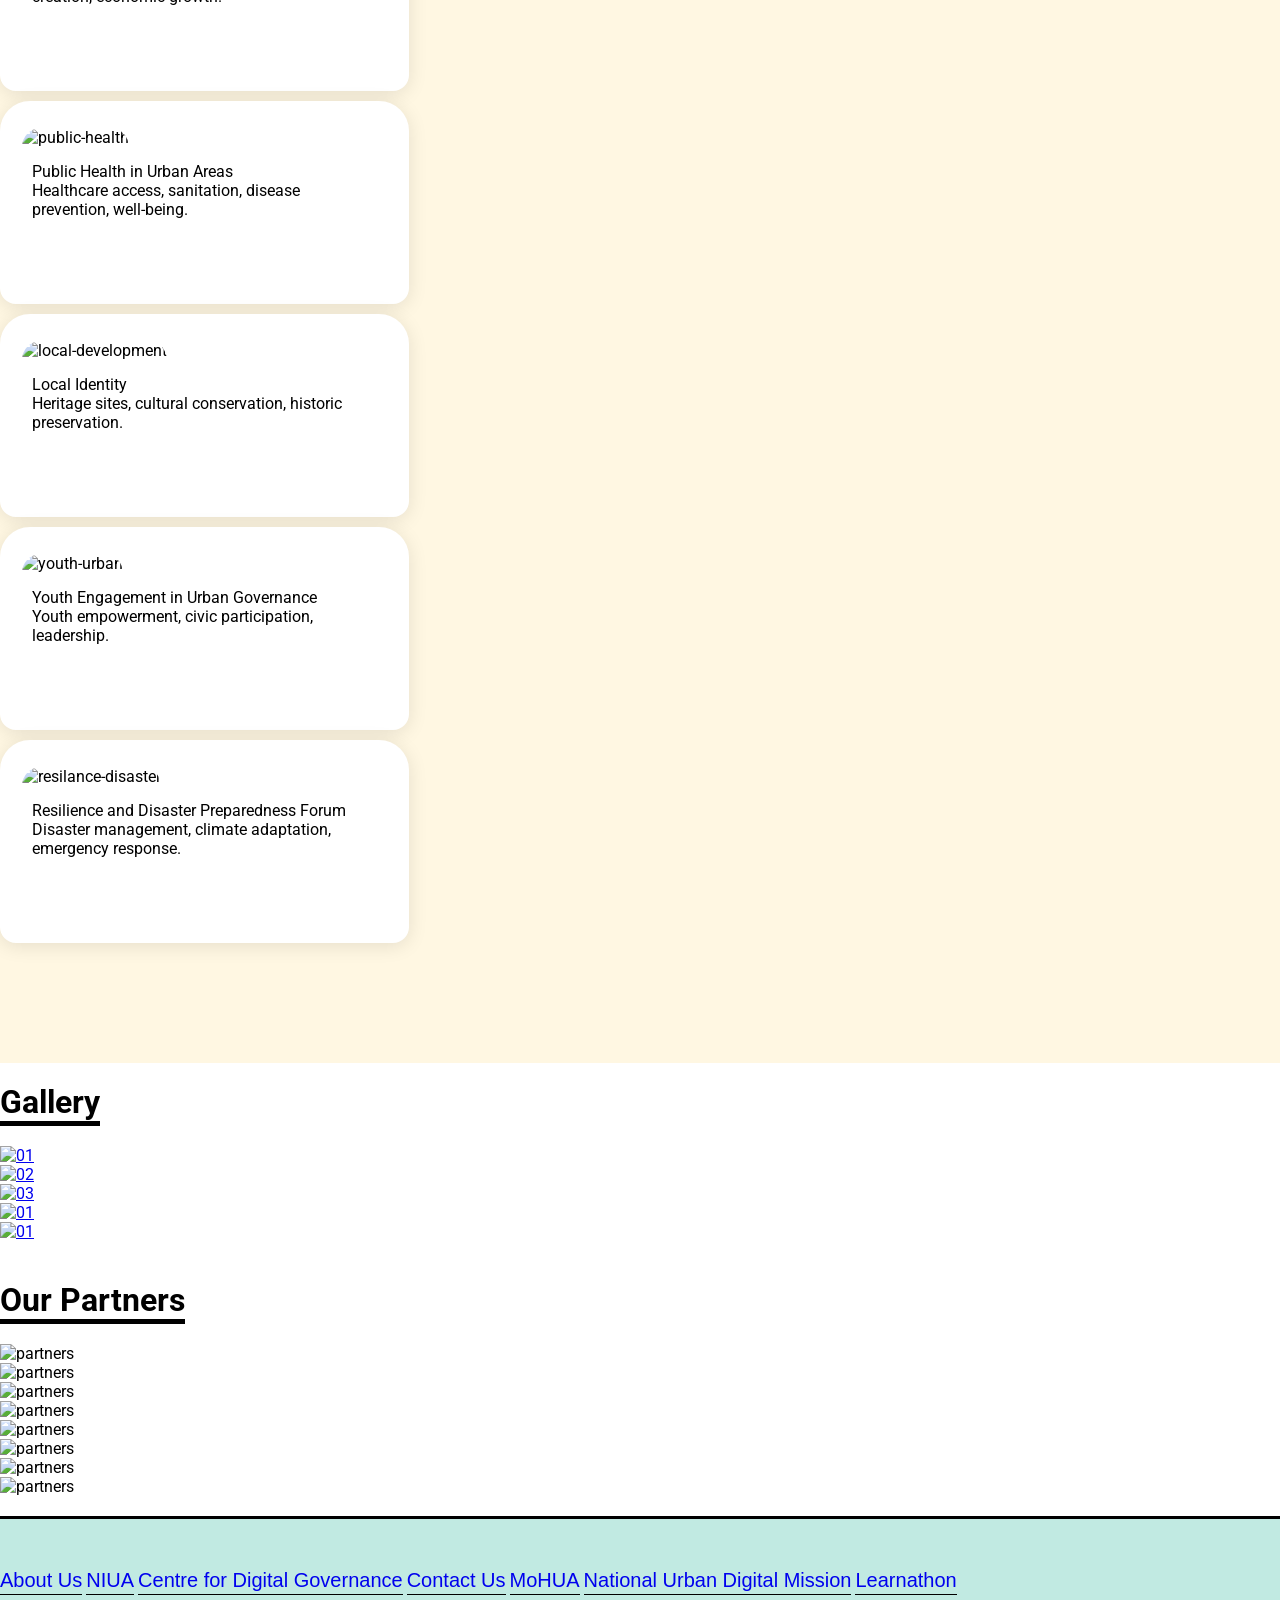
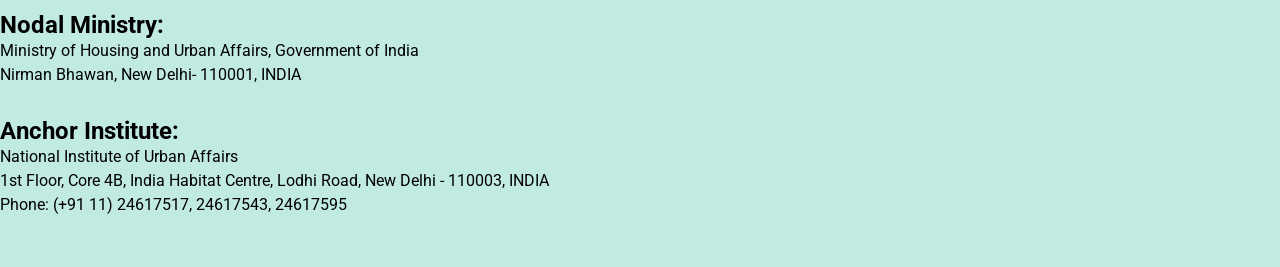
==== commit 86916904: "Remove colflicts" ====
--- a/tenant/sunbird/index.html
+++ b/tenant/sunbird/index.html
@@ -1,5 +1,6 @@
 <!DOCTYPE html>
 <html lang="en" prefix="og: http://ogp.me/ns#">
+
 <head>
     <title>NULP</title>
     <meta charset="utf-8">
@@ -32,24 +33,24 @@
     <link rel="preconnect" href="https://fonts.gstatic.com" crossorigin>
 
     <!-- Owl Stylesheets -->
-    <link rel="stylesheet"
-        href="css/owl.theme.default.min.css" />
+    <link rel="stylesheet" href="css/owl.theme.default.min.css" />
     <link rel="stylesheet" href="css/owl.carousel.min.css" />
     <link rel="stylesheet" href="css/jquery.fancybox.min.css" />
     <script type="text/javascript">
-        (function(c,l,a,r,i,t,y){
-          c[a]=c[a]||function(){(c[a].q=c[a].q||[]).push(arguments)};
-          t=l.createElement(r);t.async=1;t.src="https://www.clarity.ms/tag/"+i;
-          y=l.getElementsByTagName(r)[0];y.parentNode.insertBefore(t,y);
+        (function (c, l, a, r, i, t, y) {
+            c[a] = c[a] || function () { (c[a].q = c[a].q || []).push(arguments) };
+            t = l.createElement(r); t.async = 1; t.src = "https://www.clarity.ms/tag/" + i;
+            y = l.getElementsByTagName(r)[0]; y.parentNode.insertBefore(t, y);
         })(window, document, "clarity", "script", "k93cjr3l3d");
-      </script>
+    </script>
 
 </head>
 
 <body>
     <div class="maintainence-msg">
         <marquee behavior="" direction="">
-            You are currently viewing the new website of NULP with additional features. The content migration is still ongoing for which you might not get access to some of the courses uploaded before November 2022
+            You are currently viewing the new website of NULP with additional features. The content migration is still
+            ongoing for which you might not get access to some of the courses uploaded before November 2022
         </marquee>
     </div>
     <section>
@@ -62,35 +63,37 @@
                             <img src="images/national_logo.png" alt="Logo" class="imgLogo" />
                         </a>
                     </div>
-                    <div class="nav_img" >
+                    <div class="nav_img">
                         <a href="https://mohua.gov.in" target="_blank" aria-label="Mohua logo">
                             <img class="imgLogo" src="images/MoHUA_.png" alt="Logo Center" />
                         </a>
                     </div>
-                    <div class="d-lg-none"> 
-                        <a href="/resources" class="text-white navBtn small-nav-btn rounded-pill" aria-label="Login and Sign In">Log/Sign In</a>
+                    <div class="d-lg-none">
+                        <a href="/resources" class="text-white navBtn small-nav-btn rounded-pill"
+                            aria-label="Login and Sign In">Log/Sign In</a>
                     </div>
                 </div>
             </div>
             <div class="pe-1 d-none navItems d-lg-flex col-8 col-lg-7 align-items-center justify-content-evenly">
                 <div class="sb-search-btn">
-                    <button id="site-search-btn" class="searchIcon" role="button" aria-pressed="true"><i class="fa fa-search"
-                            aria-hidden="true"></i></button>
+                    <button id="site-search-btn" class="searchIcon" role="button" aria-pressed="true"><i
+                            class="fa fa-search" aria-hidden="true"></i></button>
                     <input class="IconSearch" type="search" id="site-search" name="q" autocomplete="off"
                         aria-label="Search through site content" placeholder="Explore Content">
 
                 </div>
                 <a class="text-dark" href="#" aria-label="Home menu">Home</a>
                 <a class="text-dark" href="aboutus.html" target="_blank" aria-label="About us menu">About Us</a>
-                <a class="text-dark" href="#gallery" aria-label="Gallery menu">Gallery</a>
+                <a class="text-dark" href="#galleryBx" aria-label="Gallery menu">Gallery</a>
                 <a class="text-dark" href="mailto:nulp@niua.org" aria-label="Contact us menu">Contact Us</a>
-                <a href="/resources" class="text-white navBtn rounded-pill" aria-label="Log sign in menu">Log/Sign In</a>
+                <a href="/resources" class="text-white navBtn rounded-pill" aria-label="Log sign in menu">Log/Sign
+                    In</a>
             </div>
             <div class="menu d-flex col-12 col-md-6 justify-content-between ps-3 pe-3 d-lg-none">
                 <div class="input-group search mb-3">
                     <span class="input-group-text border-0  pl-0 bg-transparent" id="basic-addon1">
-                        <button id="site-search-btn" class="searchIcon" role="button" aria-pressed="true"><i class="fa fa-search"
-                                aria-hidden="true"></i></button>
+                        <button id="site-search-btn" class="searchIcon" role="button" aria-pressed="true"><i
+                                class="fa fa-search" aria-hidden="true"></i></button>
                     </span>
                     <input id="site-search" name="q" autocomplete="off" type="search"
                         class="form-control  bg-transparent border-0 border-bottom  border-dark"
@@ -104,12 +107,12 @@
                         <div>
                             <a class="text-dark" href="#" aria-label="Home menu">Home</a>
                             <a class="text-dark" href="#" aria-label="About us menu">About Us</a>
-                            <a class="text-dark" href="#gallery" aria-label="Gallery menu">Gallery</a>
+                            <a class="text-dark" href="#galleryBx" aria-label="Gallery menu">Gallery</a>
                             <a class="text-dark" href="mailto:nulp@niua.org" aria-label="Contact us menu">Contact Us</a>
                         </div>
                         <div>
-                            <button type="button"  role="button" aria-pressed="true"class="btn-close fs-5" data-bs-dismiss="offcanvas"
-                                aria-label="Close"></button>
+                            <button type="button" role="button" aria-pressed="true" class="btn-close fs-5"
+                                data-bs-dismiss="offcanvas" aria-label="Close"></button>
                         </div>
                     </div>
                 </div>
@@ -138,17 +141,22 @@
                         </div>
                         <div class="behind-photo d-none d-xl-block"></div>
                     </div>
-                </div>
-            </div>
-            <div class="item">  
+                    <div class="needHelp_Btn">
+                        <a target="_blank" href="https://helpdesknulp.niua.org/public">Need Help</a>
+                    </div>
+                </div>
+            </div>
+            <div class="item">
                 <div class="main-wrapper w-100" style="height: 580px;">
                     <div class="row">
                         <div class="blue-bg col-12 col-xl-9">
                             <div class="container sm-pl-65 text-white">
                                 <h2 class="main-head  fw-bold col-xl-9">NATIONAL URBAN LEARNING PLATFORM</h2>
-                                <h4 class="col-xl-9 s-head">
-                                    The <span class="fw-bold">'National Urban Conclave'</span> is being organised by NIUA on<span> 
-                                    <b>31st October 2023 in New Delhi</b></span> to celebrate the advancing of data and capacity-building
+                                <h4 class="col-xl-11 s-head">
+                                    The <span class="fw-bold">'National Urban Conclave'</span> is being organised by
+                                    NIUA on<span>
+                                        <b>31st October 2023 in New Delhi</b></span> to celebrate the advancing of data
+                                    and capacity-building
                                     ecosystem within the urban domain
                                 </h4>
                             </div>
@@ -158,8 +166,11 @@
                         </div>
                         <div class="behind-photo d-none d-xl-block"></div>
                     </div>
-                </div>
-            </div> 
+                    <div class="needHelp_Btn needHelp_LightBtn">
+                        <a target="_blank" href="https://helpdesknulp.niua.org/public">Need Help</a>
+                    </div>
+                </div>
+            </div>
         </div>
     </section>
 
@@ -198,8 +209,8 @@
 
                             <div class="input-group my-3 search nulp-search rounded-pill">
                                 <span class="input-group-text border-0  bg-transparent" id="basic-addon2">
-                                    <button id="site-search-btn-1" class="searchIcon fs-2" role="button" aria-pressed="true"><i class="fa fa-search"
-                                            aria-hidden="true"></i></button>
+                                    <button id="site-search-btn-1" class="searchIcon fs-2" role="button"
+                                        aria-pressed="true"><i class="fa fa-search" aria-hidden="true"></i></button>
                                 </span>
                                 <input id="site-search-1" name="q" autocomplete="off" type="search"
                                     class="form-control nulp-search-Content bg-transparent border-0 border-bottom  border-dark"
@@ -222,7 +233,8 @@
                                 </div>
 
                                 <div class="text-center ">
-                                    <img src="images/finalLaptop.png" alt="" width="170px" height="auto" class="hidden hidden2">
+                                    <img src="images/finalLaptop.png" alt="" width="170px" height="auto"
+                                        class="hidden hidden2">
                                 </div>
 
                                 <div class="lower-arrow">
@@ -260,19 +272,23 @@
                         </div>
                         <div class="single-item text-center">
                             <div class="display-4">200</h1>
-                            <p class="font-600">Local Urban Solutions</div>
+                                <p class="font-600">Local Urban Solutions
+                            </div>
                         </div>
                         <div class="single-item text-center">
                             <div class="display-4">4</h1>
-                            <p class="font-600">National Certification Programs</div>
+                                <p class="font-600">National Certification Programs
+                            </div>
                         </div>
                         <div class="single-item text-center">
                             <div class="display-4">1</h1>
-                            <p class="font-600">Learning Journey</div>
+                                <p class="font-600">Learning Journey
+                            </div>
                         </div>
                         <div class="single-item text-center">
                             <div class="display-4">67</h1>
-                            <p class="font-600">Knowledge Partners</div>
+                                <p class="font-600">Knowledge Partners
+                            </div>
                         </div>
                     </div>
                     <div
@@ -307,7 +323,7 @@
                     <h1 class="mb-5">Testimonials</h1>
                 </div>
 
-                
+
                 <div class=" owl-carousel owl-theme" id="testimonial-carousel">
                     <div class="item">
                         <div class="row">
@@ -317,107 +333,123 @@
 
                                         <div class="person_img mb-4 sm-mx-auto">
                                             <img src="images/testimonial1.webp" alt="Ms. Ayushi Bawsar">
-                                            </div>
-                                            
-                                        </div>
+                                        </div>
+
+                                    </div>
 
 
                                     <div class="col-12 col-md-8 col-lg-8">
                                         <h5 class="fw-bold">Ms. Ayushi Bawsar</h4>
-                                            <h6 class="mb-3">Nagar Palika Parishad Ashta</h5>
-                                    <p class="pr-2">The workshop organized was informative and comprehensive. This is a new platform to
-                                        share ideas
-                                        with others, and learn from others’ ideas and apply them in our ULB. Any ideas
-                                        shared may prove
-                                        to be beneficial to us as well. And we can definitely take advantage of this
-                                        platform and
-                                        implement some good work for our ULB.
-                                        
-                                    </p>
-                                        
-                                        </div>
-
-                                </div>
-
-                            </div>
-                        </div>
-                        </div>
-                        <div class="item">
-                            <div class="row">
+                                            <h6 class="mb-3">Nagar Palika Parishad Ashta
+                                        </h5>
+                                        <p class="pr-2">The workshop organized was informative and comprehensive. This
+                                            is a new platform to
+                                            share ideas
+                                            with others, and learn from others’ ideas and apply them in our ULB. Any
+                                            ideas
+                                            shared may prove
+                                            to be beneficial to us as well. And we can definitely take advantage of this
+                                            platform and
+                                            implement some good work for our ULB.
+
+                                        </p>
+
+                                    </div>
+
+                                </div>
+
+                            </div>
+                        </div>
+                    </div>
+                    <div class="item">
+                        <div class="row">
                             <div class="col-12 bl-white">
                                 <div class="testi-carousel testimonials row">
                                     <div class="col-12 col-md-4 col-lg-4">
 
-                                    <div class="person_img mb-4 sm-mx-auto">
-                                        <img src="images/testimonial2.webp" alt="Mr. Manimaran">
-                                    </div>
+                                        <div class="person_img mb-4 sm-mx-auto">
+                                            <img src="images/testimonial2.webp" alt="Mr. Manimaran">
+                                        </div>
                                     </div>
                                     <div class="col-12 col-md-8 col-lg-8">
 
                                         <h5 class="fw-bold">Mr. Manimaran </h4>
-                                        <h6 class="mb-3">Commissionerate of Municipal Administration, Chennair</h5>
+                                            <h6 class="mb-3">Commissionerate of Municipal Administration, Chennair
+                                        </h5>
                                         <p>
-                                            To find solutions to our cities’ challenges, we usually tend to use platforms such as
-                                    YouTube.
-                                    But what makes NULP the best platform to find solutions is that it has expert
-                                    options available
-                                    for diverse domains.
-                                
+                                            To find solutions to our cities’ challenges, we usually tend to use
+                                            platforms such as
+                                            YouTube.
+                                            But what makes NULP the best platform to find solutions is that it has
+                                            expert
+                                            options available
+                                            for diverse domains.
+
                                         </p>
-                                            </div>
-                                    </div>
-                                </div>
-                            </div>
-                    </div>
-                            <div class="item">
-                                <div class="row">
-                                    <div class="col-12">
-                                        <div class="row ms-0 ms-lg-3">
-                                            <div class="col-12 col-md-4 col-lg-4">
-
-                                                <div class="person_img mb-4 sm-mx-auto">
-                                                    <img src="images/testimonial3.webp" alt="Mr. S.K. Singh">
-                                                    </div>
-                                                   
-                                                </div>
-
-
-                                            <div class="col-12 col-md-8 col-lg-8">
-                                                <h5 class="fw-bold">Mr. S.K. Singh</h4>
-                                                    <h6 class="mb-3">Nagar Palika Parishad Bisalpur</h5>                                                <p>NULP is so vast as people from so many places are associated with it. It showcases the best practices prevalent in other cities and states. Every town in India faces basic urban problems and challenges. NULP helps us understand how the ULBs of other cities are successfully tackling those problems.
-                                                </p>
-                                                
-                                                </div>
-
-                                        </div>
-
-                                    </div>
-                                    </div>
-                                    </div>
-                                    <div class="item">
-                                        <div class="row">
-                                    <div class="col-12 bl-white">
-                                        <div class="testi-carousel testimonials row">
-                                            <div class="col-12 col-md-4 col-lg-4">
-
-                                            <div class="person_img mb-4 sm-mx-auto">
-                                                <img src="images/testimonial4.webp" alt="Ms. Vandana Sharma ">
-                                            </div>
-                                            </div>
-                                            <div class="col-12 col-md-8 col-lg-8">
-
-                                                <h5 class="fw-bold">Ms. Vandana Sharma </h4>
-                                                <h6 class="mb-3">Nagar Nigam Shahjahanpur</h5>
-                                                    <p>NULP will help immensely in resolving the challenges that ULBs face in their everyday functioning. It also provides a great opportunity for ULBs to interact with each other. Through this platform, we will be able to learn from each other and also find solutions for our city’s challenges.
-                                                    </p>
-                                                    </div>
-                                            </div>
-                                        </div>
-                            </div>
-                        </div>
-                    </div>
-                </div>
-            </div>
+                                    </div>
+                                </div>
+                            </div>
+                        </div>
+                    </div>
+                    <div class="item">
+                        <div class="row">
+                            <div class="col-12">
+                                <div class="row ms-0 ms-lg-3">
+                                    <div class="col-12 col-md-4 col-lg-4">
+
+                                        <div class="person_img mb-4 sm-mx-auto">
+                                            <img src="images/testimonial3.webp" alt="Mr. S.K. Singh">
+                                        </div>
+
+                                    </div>
+
+
+                                    <div class="col-12 col-md-8 col-lg-8">
+                                        <h5 class="fw-bold">Mr. S.K. Singh</h4>
+                                            <h6 class="mb-3">Nagar Palika Parishad Bisalpur
+                                        </h5>
+                                        <p>NULP is so vast as people from so many places are associated with it. It
+                                            showcases the best practices prevalent in other cities and states. Every
+                                            town in India faces basic urban problems and challenges. NULP helps us
+                                            understand how the ULBs of other cities are successfully tackling those
+                                            problems.
+                                        </p>
+
+                                    </div>
+
+                                </div>
+
+                            </div>
+                        </div>
+                    </div>
+                    <div class="item">
+                        <div class="row">
+                            <div class="col-12 bl-white">
+                                <div class="testi-carousel testimonials row">
+                                    <div class="col-12 col-md-4 col-lg-4">
+
+                                        <div class="person_img mb-4 sm-mx-auto">
+                                            <img src="images/testimonial4.webp" alt="Ms. Vandana Sharma ">
+                                        </div>
+                                    </div>
+                                    <div class="col-12 col-md-8 col-lg-8">
+
+                                        <h5 class="fw-bold">Ms. Vandana Sharma </h4>
+                                            <h6 class="mb-3">Nagar Nigam Shahjahanpur
+                                        </h5>
+                                        <p>NULP will help immensely in resolving the challenges that ULBs face in their
+                                            everyday functioning. It also provides a great opportunity for ULBs to
+                                            interact with each other. Through this platform, we will be able to learn
+                                            from each other and also find solutions for our city’s challenges.
+                                        </p>
+                                    </div>
+                                </div>
+                            </div>
+                        </div>
+                    </div>
+                </div>
+            </div>
+        </div>
         </div>
     </section>
 
@@ -433,7 +465,7 @@
                 <div ngxSlickItem class="slide">
                     <div class=" d-flex domain-box">
                         <div>
-                            <img  src="images/domainSolidWasteManagement.webp" alt="Solid Waste & Management">
+                            <img src="images/domainSolidWasteManagement.webp" alt="Solid Waste & Management">
 
                         </div>
                         <div class="domain-text">Solid Waste & Management</div>
@@ -463,7 +495,7 @@
                 <div ngxSlickItem class="slide">
                     <div class=" d-flex domain-box">
                         <div>
-                            <img  src="images/domainEnvironmentClimate.webp" alt="Environment and Climate">
+                            <img src="images/domainEnvironmentClimate.webp" alt="Environment and Climate">
 
                         </div>
                         <div class="domain-text">Environment and Climate</div>
@@ -505,7 +537,8 @@
                 <div ngxSlickItem class="slide">
                     <div class=" d-flex domain-box">
                         <div>
-                            <img src="images/domainUrbanMobilityAccessibility.png" alt="Urban Mobility and Accessibility">
+                            <img src="images/domainUrbanMobilityAccessibility.png"
+                                alt="Urban Mobility and Accessibility">
 
                         </div>
                         <div class="domain-text">Urban Mobility and Accessibility</div>
@@ -513,7 +546,7 @@
                     </div>
                 </div>
 
-                <div  ngxSlickItem class="slide">
+                <div ngxSlickItem class="slide">
                     <div class=" d-flex domain-box">
                         <div>
                             <img src="images/DomainTownPlanning.webp" alt="Town Planning and Housing">
@@ -539,16 +572,18 @@
                                 </div>
                                 <div class="small-bow">
                                     <a class="slider_info" href="#">
-                                        <img class=" card_Circle" src="images/domainEnvironmentClimate.webp" alt="domainEnvironmentClimate" width="305px" />
+                                        <img class=" card_Circle" src="images/domainEnvironmentClimate.webp"
+                                            alt="domainEnvironmentClimate" width="305px" />
                                     </a>
                                     <input type="hidden" value=${value.identifier} />
-                                    <div class="d-flex fw-bold pt-lg-5 mt-4 justify-content-end px-15">Environment/SWM	
-                                    </div>
-                                     <div class="px-15 pb-3">
-                                        <div class="fw-bold truncate header py-15" title="${value.name}">Lccm core module 2: climate change impacts & adaptation</div>
+                                    <div class="d-flex fw-bold pt-lg-5 mt-4 justify-content-end px-15">Environment/SWM
+                                    </div>
+                                    <div class="px-15 pb-3">
+                                        <div class="fw-bold truncate header py-15" title="${value.name}">Lccm core
+                                            module 2: climate change impacts & adaptation</div>
                                         <div class="truncate">Leaders in Climate Change Management LCCM</div>
                                         <!--div>Tags/ Keywords</div-->
-                                    </div> 
+                                    </div>
                                 </div>
                             </div>
                         </div>
@@ -564,17 +599,19 @@
                                 </div>
                                 <div class="small-bow">
                                     <a class="slider_info" href="#">
-                                        <img class=" card_Circle" src="images/domainEnvironmentClimate.webp" alt="domainEnvironmentClimate" width="305px" />
+                                        <img class=" card_Circle" src="images/domainEnvironmentClimate.webp"
+                                            alt="domainEnvironmentClimate" width="305px" />
                                     </a>
                                     <input type="hidden" />
                                     <div class="d-flex fw-bold pt-lg-5 mt-4 justify-content-end px-15">
                                         Environment/SWM
                                     </div>
-                                     <div class="px-15 pb-3">
-                                        <div class="fw-bold truncate header py-15">Lccm core module 1: basics of climate science</div>
+                                    <div class="px-15 pb-3">
+                                        <div class="fw-bold truncate header py-15">Lccm core module 1: basics of climate
+                                            science</div>
                                         <div class="truncate">Leaders in Climate Change Management LCCM</div>
                                         <!--div>Tags/ Keywords</div-->
-                                    </div> 
+                                    </div>
                                 </div>
                             </div>
                         </div>
@@ -590,17 +627,20 @@
                                 </div>
                                 <div class="small-bow">
                                     <a class="slider_info" href="#">
-                                        <img class=" card_Circle" src="images/domainUrbanMobilityAccessibility.png" alt="accessibility" width="305px" />
+                                        <img class=" card_Circle" src="images/domainUrbanMobilityAccessibility.png"
+                                            alt="accessibility" width="305px" />
                                     </a>
-                                    <input type="hidden"/>
+                                    <input type="hidden" />
                                     <div class="d-flex fw-bold pt-lg-5 mt-4 justify-content-end px-15">
                                         Accessibility
                                     </div>
-                                     <div class="px-15 pb-3">
-                                        <div class="fw-bold truncate header py-15">Module 4: itc project identification and implementation (academic certification for young professionals under the itcn capacity building programme)</div>
-                                        <div class="truncate">Infant Toddler Caregiving Neighborhood    </div>
+                                    <div class="px-15 pb-3">
+                                        <div class="fw-bold truncate header py-15">Module 4: itc project identification
+                                            and implementation (academic certification for young professionals under the
+                                            itcn capacity building programme)</div>
+                                        <div class="truncate">Infant Toddler Caregiving Neighborhood </div>
                                         <!--div>Tags/ Keywords</div-->
-                                    </div> 
+                                    </div>
                                 </div>
                             </div>
                         </div>
@@ -616,17 +656,19 @@
                                 </div>
                                 <div class="small-bow">
                                     <a class="slider_info" href="#">
-                                        <img class=" card_Circle" src="images/DomainMunicipalFinance.webp" alt="DomainMunicipalFinance" width="305px" />
+                                        <img class=" card_Circle" src="images/DomainMunicipalFinance.webp"
+                                            alt="DomainMunicipalFinance" width="305px" />
                                     </a>
                                     <input type="hidden" />
                                     <div class="d-flex fw-bold pt-lg-5 mt-4 justify-content-end px-15">
                                         IT
                                     </div>
-                                     <div class="px-15 pb-3">
-                                        <div class="fw-bold truncate header py-15">Introduction to nudm platforms, program governance and implementation</div>
+                                    <div class="px-15 pb-3">
+                                        <div class="fw-bold truncate header py-15">Introduction to nudm platforms,
+                                            program governance and implementation</div>
                                         <div class="truncate">NIUA</div>
                                         <!--div>Tags/ Keywords</div-->
-                                    </div> 
+                                    </div>
                                 </div>
                             </div>
                         </div>
@@ -642,17 +684,19 @@
                                 </div>
                                 <div class="small-bow">
                                     <a class="slider_info" href="#">
-                                        <img class=" card_Circle" src="images/domainWaterSupplyManagement.png" alt="domainWaterSupplyManagement" width="305px" />
+                                        <img class=" card_Circle" src="images/domainWaterSupplyManagement.png"
+                                            alt="domainWaterSupplyManagement" width="305px" />
                                     </a>
                                     <input type="hidden" />
                                     <div class="d-flex fw-bold pt-lg-5 mt-4 justify-content-end px-15">
                                         Water
                                     </div>
-                                     <div class="px-15 pb-3">
-                                        <div class="fw-bold truncate header py-15">Making river sensitive master plans</div>
+                                    <div class="px-15 pb-3">
+                                        <div class="fw-bold truncate header py-15">Making river sensitive master plans
+                                        </div>
                                         <div class="truncate">NIUA</div>
                                         <!--div>Tags/ Keywords</div-->
-                                    </div> 
+                                    </div>
                                 </div>
                             </div>
                         </div>
@@ -668,17 +712,19 @@
                                 </div>
                                 <div class="small-bow">
                                     <a class="slider_info" href="#">
-                                        <img class=" card_Circle" src="images/domainWaterSupplyManagement.png" alt="domainWaterSupplyManagement" width="305px" />
+                                        <img class=" card_Circle" src="images/domainWaterSupplyManagement.png"
+                                            alt="domainWaterSupplyManagement" width="305px" />
                                     </a>
-                                    <input type="hidden"  />
+                                    <input type="hidden" />
                                     <div class="d-flex fw-bold pt-lg-5 mt-4 justify-content-end px-15">
                                         Water
                                     </div>
-                                     <div class="px-15 pb-3">
-                                        <div class="fw-bold truncate header py-15" >Managing urban rivers: from planning to practice       </div>
+                                    <div class="px-15 pb-3">
+                                        <div class="fw-bold truncate header py-15">Managing urban rivers: from planning
+                                            to practice </div>
                                         <div class="truncate">NIUA</div>
                                         <!--div>Tags/ Keywords</div-->
-                                    </div> 
+                                    </div>
                                 </div>
                             </div>
                         </div>
@@ -694,17 +740,18 @@
                                 </div>
                                 <div class="small-bow">
                                     <a class="slider_info" href="#">
-                                        <img class=" card_Circle" src="images/domainEnvironmentClimate.webp" alt="environment" width="305px" />
+                                        <img class=" card_Circle" src="images/domainEnvironmentClimate.webp"
+                                            alt="environment" width="305px" />
                                     </a>
                                     <input type="hidden" />
                                     <div class="d-flex fw-bold pt-lg-5 mt-4 justify-content-end px-15">
                                         Environment/SWM
                                     </div>
-                                     <div class="px-15 pb-3">
+                                    <div class="px-15 pb-3">
                                         <div class="fw-bold truncate header py-15">Carbon credit finance - Indore</div>
                                         <div class="truncate">Madhya Pradesh</div>
                                         <!--div>Tags/ Keywords</div-->
-                                    </div> 
+                                    </div>
                                 </div>
                             </div>
                         </div>
@@ -720,17 +767,19 @@
                                 </div>
                                 <div class="small-bow">
                                     <a class="slider_info" href="#">
-                                        <img class=" card_Circle" src="images/domainEnvironmentClimate.webp" alt="domainEnvironmentClimate" width="305px" />
+                                        <img class=" card_Circle" src="images/domainEnvironmentClimate.webp"
+                                            alt="domainEnvironmentClimate" width="305px" />
                                     </a>
-                                    <input type="hidden"/>
+                                    <input type="hidden" />
                                     <div class="d-flex fw-bold pt-lg-5 mt-4 justify-content-end px-15">
                                         Environment/SWM
                                     </div>
-                                     <div class="px-15 pb-3">
-                                        <div class="fw-bold truncate header py-15">E-certificate course on mainstreaming urban climate action</div>
+                                    <div class="px-15 pb-3">
+                                        <div class="fw-bold truncate header py-15">E-certificate course on mainstreaming
+                                            urban climate action</div>
                                         <div class="truncate">TERI</div>
                                         <!--div>Tags/ Keywords</div-->
-                                    </div> 
+                                    </div>
                                 </div>
                             </div>
                         </div>
@@ -771,12 +820,14 @@
                             <div style="justify-content: center" class="d-flex">
                                 <div class="ui2 card2 p-0">
                                     <div class="bg-img-cover2">
-                                        <img src="images/sustainable-transport.jpg" class="card-bg" alt="sustainable-transport"/>
+                                        <img src="images/sustainable-transport.jpg" class="card-bg"
+                                            alt="sustainable-transport" />
                                     </div>
                                     <div class="small-bow">
                                         <div class="px-15 pb-3">
                                             <div class="fw-bold">Sustainable Transportation Forum</div>
-                                            <div>Public transit, traffic management, cycling infrastructure, mobility.</div>
+                                            <div>Public transit, traffic management, cycling infrastructure, mobility.
+                                            </div>
                                         </div>
                                     </div>
                                 </div>
@@ -788,12 +839,14 @@
                             <div style="justify-content: center" class="d-flex">
                                 <div class="ui2 card2 p-0">
                                     <div class="bg-img-cover2">
-                                        <img src="images/affordable-housing.jpg" class="card-bg" alt="affordable-housing" />
+                                        <img src="images/affordable-housing.jpg" class="card-bg"
+                                            alt="affordable-housing" />
                                     </div>
                                     <div class="small-bow">
                                         <div class="px-15 pb-3">
                                             <div class="fw-bold">Affordable Housing Discussion</div>
-                                            <div>Low-income housing, housing policies, social housing, homelessness.</div>
+                                            <div>Low-income housing, housing policies, social housing, homelessness.
+                                            </div>
                                         </div>
                                     </div>
                                 </div>
@@ -810,7 +863,8 @@
                                     <div class="small-bow">
                                         <div class="px-15 pb-3">
                                             <div class="fw-bold">Environmental Sustainability Hub</div>
-                                            <div>Green infrastructure, waste management, renewable energy, eco-friendly practices.</div>
+                                            <div>Green infrastructure, waste management, renewable energy, eco-friendly
+                                                practices.</div>
                                         </div>
                                     </div>
                                 </div>
@@ -839,12 +893,14 @@
                             <div style="justify-content: center" class="d-flex">
                                 <div class="ui2 card2 p-0">
                                     <div class="bg-img-cover2">
-                                        <img src="images/local-development.jpg" class="card-bg" alt="local-development" />
+                                        <img src="images/local-development.jpg" class="card-bg"
+                                            alt="local-development" />
                                     </div>
                                     <div class="small-bow">
                                         <div class="px-15 pb-3">
                                             <div class="fw-bold">Local Economic Development Exchange</div>
-                                            <div>Business development, entrepreneurship, job creation, economic growth.</div>
+                                            <div>Business development, entrepreneurship, job creation, economic growth.
+                                            </div>
                                         </div>
                                     </div>
                                 </div>
@@ -873,7 +929,8 @@
                             <div style="justify-content: center" class="d-flex">
                                 <div class="ui2 card2 p-0">
                                     <div class="bg-img-cover2">
-                                        <img src="images/local-development.jpg" class="card-bg" alt="local-development" />
+                                        <img src="images/local-development.jpg" class="card-bg"
+                                            alt="local-development" />
                                     </div>
                                     <div class="small-bow">
                                         <div class="px-15 pb-3">
@@ -907,7 +964,8 @@
                             <div style="justify-content: center" class="d-flex">
                                 <div class="ui2 card2 p-0">
                                     <div class="bg-img-cover2">
-                                        <img src="images/resilance-disaster.jpg" class="card-bg" alt="resilance-disaster" />
+                                        <img src="images/resilance-disaster.jpg" class="card-bg"
+                                            alt="resilance-disaster" />
                                     </div>
                                     <div class="small-bow">
                                         <div class="px-15 pb-3">
@@ -926,19 +984,29 @@
     </div>
 
 
-    <section id="gallery">
+    <section id="galleryBx">
         <div class="ps-3 pe-3 ps-lg-5 pe-lg-5 partners">
             <div>
                 <h4 class="sb-se-title">Gallery</h4>
             </div>
             <ul class="owl-carousel owl-theme">
-                <li><a data-fancybox="gallery" href="images/1.jpg" data-caption="Launch of the Urban Learnathon by Honourable Union Minister Shri Hardeep Singh Puri" aria-label="Gallery images"><img  src="images/1.jpg" alt="01"></a></li>
-                <li><a data-fancybox="gallery" href="images/2.jpg" data-caption="NULP State Activation Workshop at Jabalpur, Madhya Pradesh" aria-label="Gallery images"><img  src="images/2.jpg" alt="02"></a></li>
-                <li><a data-fancybox="gallery" href="images/3.jpg" data-caption="NULP State Activation Workshop at Jabalpur, Madhya Pradesh" aria-label="Gallery images"><img  src="images/3.jpg" alt="03"></a></li>
-                <li><a data-fancybox="gallery" href="images/4.jpg" data-caption="NULP State Activation Workshop at Ranchi, Jharkhand" aria-label="Gallery images"><img  src="images/4.jpg" alt="01"></a></li>
-                <li><a data-fancybox="gallery" href="images/5.jpg" data-caption="NULP State Activation Workshop at Ranchi, Jharkhand" aria-label="Gallery images"><img src="images/5.jpg" alt="01"></a></li>
-
-              </ul>
+                <li><a data-fancybox="gallery" href="images/1.jpg"
+                        data-caption="Launch of the Urban Learnathon by Honourable Union Minister Shri Hardeep Singh Puri"
+                        aria-label="Gallery images"><img src="images/1.jpg" alt="01"></a></li>
+                <li><a data-fancybox="gallery" href="images/2.jpg"
+                        data-caption="NULP State Activation Workshop at Jabalpur, Madhya Pradesh"
+                        aria-label="Gallery images"><img src="images/2.jpg" alt="02"></a></li>
+                <li><a data-fancybox="gallery" href="images/3.jpg"
+                        data-caption="NULP State Activation Workshop at Jabalpur, Madhya Pradesh"
+                        aria-label="Gallery images"><img src="images/3.jpg" alt="03"></a></li>
+                <li><a data-fancybox="gallery" href="images/4.jpg"
+                        data-caption="NULP State Activation Workshop at Ranchi, Jharkhand"
+                        aria-label="Gallery images"><img src="images/4.jpg" alt="01"></a></li>
+                <li><a data-fancybox="gallery" href="images/5.jpg"
+                        data-caption="NULP State Activation Workshop at Ranchi, Jharkhand"
+                        aria-label="Gallery images"><img src="images/5.jpg" alt="01"></a></li>
+
+            </ul>
         </div>
     </section>
 
@@ -974,18 +1042,16 @@
                                 href="https://niua.in/"><span>NIUA</span></a>
                             <a target="_blank" class="pb-4 text-dark col-12 col-sm-6 col-md-6" aria-label="Centre
                             for
-                            Digital Governance"
-                                href="https://niua.org/cdg/"><span>Centre
+                            Digital Governance" href="https://niua.org/cdg/"><span>Centre
                                     for
                                     Digital Governance</span></a>
                             <a target="_blank" class="pb-4 text-dark col-12 col-sm-6 col-md-3" aria-label="Contact us"
                                 href="mailto:nulp@niua.org"><span>Contact
                                     Us</span></a>
-                            <a class="pb-4 text-dark col-12 col-sm-6 col-md-3" href="https://mohua.gov.in" aria-label="MOHUA"
-                                target="_blank"><span>MoHUA</span></a>
+                            <a class="pb-4 text-dark col-12 col-sm-6 col-md-3" href="https://mohua.gov.in"
+                                aria-label="MOHUA" target="_blank"><span>MoHUA</span></a>
                             <a target="_blank" class="pb-4 text-dark col-12 col-sm-6 col-md-6" aria-label="National
-                            Urban Digital Mission"
-                                href="https://nudm.mohua.gov.in/"><span>National
+                            Urban Digital Mission" href="https://nudm.mohua.gov.in/"><span>National
                                     Urban Digital Mission</span></a>
                             <a class="pb-4 text-dark col-12 col-sm-6 col-md-3" target="_blank" aria-label="Learnathon"
                                 href="/learnathon.html"><span>Learnathon</span></a>
@@ -1012,34 +1078,36 @@
                 </div>
                 <div class="sb-social d-flex justify-content-center justify-content-lg-start gap-3">
                     <a href="https://www.facebook.com/people/National-Institute-of-Urban-Affairs/100068273286928/
-                        " target="_blank"  aria-label="National"><i class="text-dark fs-2 social-icons fa fa-facebook"></i></a>
-                    <a href="https://instagram.com/niua_india?igshid=MzRlODBiNWFlZA==" target="_blank"  aria-label="Instagram"><i
-                            class="text-dark fs-2 social-icons fa fa-instagram"></i></a>
-                    <a href="https://www.twitter.com/NIUA_India" target="_blank"  aria-label="Twitter"><i
+                        " target="_blank" aria-label="National"><i
+                            class="text-dark fs-2 social-icons fa fa-facebook"></i></a>
+                    <a href="https://instagram.com/niua_india?igshid=MzRlODBiNWFlZA==" target="_blank"
+                        aria-label="Instagram"><i class="text-dark fs-2 social-icons fa fa-instagram"></i></a>
+                    <a href="https://www.twitter.com/NIUA_India" target="_blank" aria-label="Twitter"><i
                             class="text-dark fs-2 social-icons fa fa-twitter"></i></a>
-                    <a href="https://www.linkedin.com/school/national-institute-of-urban-affairs/" target="_blank"  aria-label="LinkedIn"><i
-                            class="text-dark fs-2 social-icons fa fa-linkedin"></i></a>
+                    <a href="https://www.linkedin.com/school/national-institute-of-urban-affairs/" target="_blank"
+                        aria-label="LinkedIn"><i class="text-dark fs-2 social-icons fa fa-linkedin"></i></a>
                 </div>
             </div>
         </div>
     </footer>
 
     <!-- Counter -->
-    <script  src="js/jquery.min.js"></script>
-    <script  src="js/jquery.waypoints.min.js"></script>
-    <script  src="js/jquery.counterup.min.js"></script>
-    <script  src="js/owl.carousel.min.js"></script>
-    <script   src="https://cdn.jsdelivr.net/npm/bootstrap@5.2.3/dist/js/bootstrap.bundle.min.js"></script>
-    <script  src="js/splide.min.js"></script>
-
-    <script  src="vendorowl/vendors/jquery.min.js"></script>
-    <script  src="js/semantic.min.js"></script>
+    <script src="js/jquery.min.js"></script>
+    <script src="js/jquery.waypoints.min.js"></script>
+    <script src="js/jquery.counterup.min.js"></script>
+    <script src="js/owl.carousel.min.js"></script>
+    <script src="https://cdn.jsdelivr.net/npm/bootstrap@5.2.3/dist/js/bootstrap.bundle.min.js"></script>
+    <script src="js/splide.min.js"></script>
+
+    <script src="vendorowl/vendors/jquery.min.js"></script>
+    <script src="js/semantic.min.js"></script>
     <!-- <script type="text/javascript" src="js/jquery-1.11.0.min.js"></script> -->
-    <script  type="text/javascript" src="js/jquery-migrate-1.2.1.min.js"></script>
-    <script  type="text/javascript" src="//cdn.jsdelivr.net/npm/slick-carousel@1.8.1/slick/slick.min.js"></script>
-    <script  src="vendorowl/owlcarousel/owl.carousel.js"></script>
-    <script  src="js/jquery.fancybox.min.js"></script>
-    <script  type="text/javascript" src="../sunbird/js/new-custom.js"></script>
-    <script rel="preconnect"  src="https://cdn.jsdelivr.net/npm/lodash@4.17.21/lodash.min.js"></script>
+    <script type="text/javascript" src="js/jquery-migrate-1.2.1.min.js"></script>
+    <script type="text/javascript" src="//cdn.jsdelivr.net/npm/slick-carousel@1.8.1/slick/slick.min.js"></script>
+    <script src="vendorowl/owlcarousel/owl.carousel.js"></script>
+    <script src="js/jquery.fancybox.min.js"></script>
+    <script type="text/javascript" src="../sunbird/js/new-custom.js"></script>
+    <script rel="preconnect" src="https://cdn.jsdelivr.net/npm/lodash@4.17.21/lodash.min.js"></script>
 </body>
+
 </html>
--- a/tenant/sunbird/css/style.css
+++ b/tenant/sunbird/css/style.css
@@ -1,31 +1,223 @@
+/* @import url('https://fonts.googleapis.com/css2?family=Open+Sans:ital,wght@0,300;0,400;0,500;0,600;0,700;0,800;1,300;1,400;1,500;1,600;1,700;1,800&display=swap'); */
+
+
+@import url('https://fonts.googleapis.com/css2?family=Poppins:wght@400;500;600;700&family=Raleway:ital,wght@0,400;0,500;0,600;0,700;1,200;1,300;1,500;1,600&family=Roboto:wght@300;400;700;900&display=swap');
+
+body {
+    font-family: 'Roboto', sans-serif !important;
+
+}
+
 * {
     padding: 0;
     margin: 0;
-    /* border: 1px solid black; */
-}
-
+}
+
+.green-bg {
+    background-color: #9fe1d3;
+    padding-top: 50px;
+    height: 470px;
+    padding-bottom: 40px;
+}
+
+.main-wrapper {
+    position: relative;
+    overflow-x: hidden;
+}
+
+.main-head {
+    font-size: 40px;
+    margin-bottom: 25px;
+}
+
+.bg-photo img {
+    border-radius: 50px;
+    position: absolute;
+    right: 0;
+    top: 130px;
+    z-index: 2;
+    /* width: 700px !important; */
+}
+
+.s-head {
+    font-size: 20px;
+}
+
+.s-head span {
+    font-size: 30px;
+}
+
+.behind-photo {
+    position: absolute;
+    right: -200px;
+    border: 5px solid black;
+    width: 400px !important;
+    height: 400px;
+    top: 40px;
+    border-radius: 50px;
+}
+
+@media(min-width:320px) {
+    .imgLogo {
+        width: 89px;
+    }
+
+    .pl-0 {
+        padding-left: 0 !important;
+    }
+
+    .nulp-search {
+        z-index: 5;
+        background-color: white;
+        border: 5px solid black;
+        width: fit-content;
+        padding: 0 22px;
+    }
+
+    .owl-theme .owl-dots .owl-dot span {
+        width: 6px !important;
+        height: 6px !important;
+    }
+}
+
+@media (min-width:768px) {
+    .sm-pl-65 {
+        padding-left: 65px !important;
+    }
+
+    .nulp-search {
+        padding: 17px 35px;
+    }
+
+    .imgLogo {
+        width: 116px;
+    }
+
+    .h-580 {
+        height: 580px;
+    }
+
+    .main-head {
+        font-size: 60px;
+        margin-bottom: 25px;
+    }
+
+    .s-head {
+        font-size: 30px;
+    }
+
+    .s-head span {
+        font-size: 40px;
+    }
+
+    .slick-slide-show-discussion .slick-prev {
+        left: -9px !important;
+    }
+
+    .slick-slide-show-discussion .slick-next {
+        right: 0 !important;
+    }
+
+    .slick-slide-show-discussion .slick-slider {
+        padding: 0 50px !important;
+    }
+
+}
+
+@media (min-width:992px) {
+    .main-head {
+        font-size: 70px;
+        margin-bottom: 35px;
+    }
+}
+
+@media (min-width:1200px) {
+    .green-bg {
+        border-radius: 0px 50px 0px 0px;
+    }
+
+    .main-head {
+        font-size: 50px;
+        margin-bottom: 50px;
+        width: 69%;
+    }
+
+    .s-head {
+        width: 65% !important;
+        font-size: 18px;
+    }
+
+    .s-head span {
+        font-size: 30px;
+    }
+}
+
+@media (min-width:1450px) {
+    .bg-photo img {
+        border-radius: 50px;
+        position: absolute;
+        right: 0;
+        top: 130px;
+        z-index: 2;
+        /* width: 800px !important; */
+    }
+}
+
+@media (min-width:1430px) {
+    .main-head {
+        font-size: 62px;
+        margin-bottom: 50px;
+        width: 69%;
+    }
+
+    .s-head {
+        width: 65% !important;
+        font-size: 18px;
+    }
+
+    .s-head span {
+        font-size: 35px;
+    }
+}
+
+@media (min-width:1700px) {
+    .main-head {
+        font-size: 80px;
+        margin-bottom: 50px;
+    }
+
+    .s-head {
+        font-size: 30px;
+    }
+
+    .s-head span {
+        font-size: 40px;
+    }
+}
 
 .logo1 {
     width: 199px;
 }
 
 .navItems a {
-    font-family: sans-serif;
+    font-family: 'Open Sans', sans-serif !important;
     font-size: 16px;
     text-decoration: none;
     color: black;
 }
+
 .navItems-menu a {
     margin-bottom: 20px;
     max-width: fit-content;
     display: flex;
     flex-direction: column;
-    font-family: sans-serif;
+    font-family: 'Open Sans', sans-serif !important;
     font-size: 20px;
     text-decoration: none;
     color: black;
     font-weight: 700;
 }
+
 .nav_img {
     width: max-content;
 }
@@ -47,7 +239,7 @@
 }
 
 .search {
-    max-width: 250px;
+    max-width: max-content;
 }
 
 .search input {
@@ -59,46 +251,18 @@
     outline: none !important;
     box-shadow: none !important;
 }
-.IconSearch:focus{
+
+.IconSearch:focus {
     outline: none !important;
 }
-@media(min-width:320px) {
-    .sb-baner {
-        background: #daf5ee;
-        z-index: 4;
-    }
-}
-
-@media (min-width:720px) {
+
+@media (min-width:1400px) {
+    .nulp-search input {
+        font-size: 30px;
+    }
+
     .search {
-        max-width: 300px;
-    }
-}
-
-@media (min-width:992px) {
-    .search {
-        max-width: 230px;
-    }
-
-    .sb-baner {
-        background-repeat: no-repeat;
-        background-position: center;
-        background-size: cover;
-        box-shadow: none;
-        position: relative;
-        background-image: url(../images/NewBanner.jpg);
-        background-size: cover;
-        width: 100%;
-        /* background-position: right; */
-        height: 497px;
-        z-index: 4;
-
-    }
-}
-
-@media (min-width:1400px) {
-    .search {
-        max-width: 230px;
+        max-width: 467px;
     }
 }
 
@@ -115,27 +279,30 @@
 }
 
 .single-info p {
-    font-size: 14px;
+    font-size: 18px;
 }
 
 .nulp-work {
     background-color: #ffe3b1;
     padding: 50px 0;
 }
-.offer_Video{
+
+.offer_Video {
     height: 200px;
     background-color: #eee;
-    border-radius: 3%;
+    border-radius: 12px;
     border: 4px solid black;
     box-sizing: border-box;
 }
+
 @media (min-width:768px) {
-    .offer_Video{
-    height: 350px;
-    }
-}
-.work_img_wrapper_small{
-    border-radius: 10%;
+    .offer_Video {
+        height: 350px;
+    }
+}
+
+.work_img_wrapper_small {
+    border-radius: 15px;
     border: 4px solid black;
     width: 62%;
     height: 55%;
@@ -147,10 +314,10 @@
 }
 
 .work_img_wrapper_1 {
-    border-radius: 10%;
-    border: 4px solid black;
-    width: 62%;
-    height: 55%;
+    border-radius: 5%;
+    border: 5px solid black;
+    width: 67%;
+    height: 72%;
     position: absolute;
     top: 0;
     left: 0;
@@ -178,15 +345,17 @@
     background-size: cover;
     bottom: 0;
     right: 0;
-    background-image: url(../images/What\ NULP\ offers.jpg);
+    background-image: url(../images/nulpOffers.jpg);
     z-index: 1;
 }
+
 @media (min-width:992px) {
     .work-img {
         position: relative;
-        height: 500px;
-    }
-}
+        height: 376px;
+    }
+}
+
 .work-img {
     position: relative;
     /* height: 500px; */
@@ -206,22 +375,6 @@
     left: 30%;
 }
 
-
-
-
-
-.sb-baner-img {
-    background-image: url(../images/newbanner.png) !important;
-    width: 100%;
-}
-
-.sb-baner-img {
-    background-image: url(../images/newbanner.png) !important;
-}
-
-.sb-baner .banner-cover {
-    padding-top: 70px;
-}
 
 .bg-banner {
     /* background-color: #9fe1d3; */
@@ -248,7 +401,7 @@
 .banner-text h1 {
     font-size: 44px;
     font-weight: bold;
-    font-family: system-ui, -apple-system, BlinkMacSystemFont, 'Segoe UI', Roboto, Oxygen, Ubuntu, Cantarell, 'Open Sans', 'Helvetica Neue', sans-serif;
+    font-family: 'Open Sans', sans-serif !important;
 }
 
 @media (min-width:576px) {
@@ -261,67 +414,72 @@
 .banner-text h3 {
     font-size: 16px;
     font-weight: bold;
-    font-family: sans-serif;
+    font-family: 'Open Sans', sans-serif !important;
 }
 
 .banner-text-span {
     font-size: 24px !important;
     font-weight: bold;
-    font-family: sans-serif;
+    font-family: 'Open Sans', sans-serif !important;
 }
 
 .nulp-offers {
-    background-color: #00b0cfb3;
+    background-color: #9fe1d3;
     padding: 80px 0;
-    color: #fff;
+    color: black;
 }
 
 .offer-title h1 {
     font-weight: 600;
     /* font-size: 18px; */
-    border-bottom: 2px solid #fff;
+    border-bottom: 5px solid black;
     max-width: fit-content;
     margin-bottom: 20px;
     font-size: 23px;
 }
+
 @media (min-width:992px) {
-    .offer-title h1{
-    font-size: 32px;
-    }
-}
+    .offer-title h1 {
+        font-size: 32px;
+    }
+}
+
+.trending-title {
+    border-bottom: 5px solid black !important;
+}
+
 .offer-items h1 {
     font-size: 59px;
     font-weight: bold;
-    font-family: sans-serif;
 
 }
 
 .offer-items p {
-    font-size: 14px;
-    font-weight: bold;
-    font-family: sans-serif;
+    font-size: 18px;
 }
 
 .sb-se-title {
     font-weight: bold;
     /* font-size: 18px; */
     font-size: 23px;
-    border-bottom: 2px solid black;
+    border-bottom: 5px solid black;
     max-width: fit-content;
     margin-bottom: 20px;
 }
+
 @media (min-width:992px) {
-    .sb-se-title{
-    font-size: 2rem;
-    }
-}
+    .sb-se-title {
+        font-size: 2rem;
+    }
+}
+
 .partners {
     padding: 20px 0;
 }
 
-#owl-demo .item {
+/* #owl-demo .item {
     margin: 3px;
-}
+} */
 
 #owl-demo .item img {
     display: block;
@@ -337,30 +495,30 @@
 
 /* Footer */
 .footer-bg {
-    border-top: 8px solid #00aecd;
-    background-color: #004367;
+    border-top: 3px solid black;
+    background-color: #c1eae2;
     padding-top: 50px;
     padding-bottom: 20px;
-    color: #fff;
     font-size: 16px;
 }
-.footer-right p{
+
+.footer-right p {
     font-size: 16px !important;
 }
 
 .footer-anchors a {
     text-decoration: none;
     font-size: 16px;
-    color: #fff !important;
-    font-family: sans-serif;
+    font-family: 'Open Sans', sans-serif !important;
     /* padding-bottom: 5px; */
     /* flex-wrap:wrap;
     flex-flow: wrap; */
 }
 
 .footer-anchors span {
-    border-bottom: 1px solid #fff;
+    border-bottom: 1px solid black;
     padding-bottom: 3px;
+    font-size: 20px;
 }
 
 .social-icons {
@@ -402,9 +560,9 @@
     font-size: 30px;
 }
 
-.testimo {
+/* .testimo {
     margin-bottom: 50px;
-}
+} */
 
 .testimo p {
     text-align: justify;
@@ -475,6 +633,7 @@
 }
 
 .Domian_BG {
+    background-color: #daf5ee;
     padding: 70px 0;
 }
 
@@ -487,24 +646,26 @@
     transition: all 0.4s ease-in-out;
 
 }
-.bg-blue{
+
+.bg-blue {
     background: #dbf8fdb3;
 }
 
 .slick-center img {
     position: absolute;
-    top: -19px;
-    left: 124px !important;
-    width: 80px !important;
-    height: 80px !important;
+    top: -44px;
+    left: 88px !important;
+    width: 95px !important;
+    height: 95px !important;
     background: #fff;
 }
+
 .slick-center .domain-text {
-    color: #fff !important;
+    color: black !important;
 }
 
 .slick-center .domain-box {
-    background: #00b0cfb3;
+    background: #ffe3b1;
     justify-content: center;
 }
 
@@ -519,12 +680,17 @@
     margin-top: 2px;
 }
 
-.slick-list {
+/* .slick-list {
     padding: 0px 60px 20px !important;
-}
+} */
+
 @media (min-width:992px) {
-    .slick-list{
+    .slick-list {
         padding: 32px 60px 20px !important;
+    }
+
+    .sections-padding .slick-list {
+        padding: 84px 60px 20px !important;
     }
 }
 
@@ -538,17 +704,22 @@
     background-color: #fff;
     padding: 20px 0;
 }
+
 @media (min-width:768px) {
-    .domain-box{
+    .domain-box {
         padding: 0;
     }
 }
+
 .domain-box img {
-    width: 60px;
-    height: 60px;
+    width: 80px;
+    height: 80px;
     border: solid 2px #000;
     border-radius: 100%;
-    margin: -8px 14px;
+    margin: -8px 30px;
+    padding: 10px;
+    background: #fff;
+    object-fit: contain;
 }
 
 
@@ -563,10 +734,14 @@
     top: 70px;
     background-color: #fff;
 }
-.card-bg{
+
+.card-bg {
     width: 100% !important;
     height: 100%;
     object-fit: cover;
+    border-top-left-radius: 30px;
+    border-top-right-radius: 30px;
+
 }
 
 .card-bottom-img {
@@ -586,6 +761,7 @@
 }
 
 .ui.card {
+
     border: none !important;
     box-shadow: 0 3px 19px rgb(0 0 0 / 10%);
     border-radius: 1rem;
@@ -594,53 +770,166 @@
     margin: 10px 0 !important;
     /* box-shadow: 0.375rem 0.375rem 0.125rem 0 rgba(0, 0, 0, 0.1); */
     font-size: 1.3em;
-}
-
+    border: solid 7px #fff !important;
+    border-top-left-radius: 30px;
+    border-top-right-radius: 30px;
+}
+
+.ui2.card2 {
+    border: none !important;
+    box-shadow: 0 3px 19px rgb(0 0 0 / 10%);
+    border-radius: 1rem;
+    background-color: #fff;
+    padding: 20px 15px;
+    margin: 10px 0 !important;
+    font-size: 16px;
+    width: 365px;
+    /* width: 400px !important;
+    height: 335px !important; */
+    border: solid 7px #fff !important;
+    border-top-left-radius: 30px;
+    border-top-right-radius: 30px;
+}
 
 
 
 /* ------------------------------- */
 
-.banner_bg {
-    background-image: url(../images/NewBanner.jpg);
-    background-size: cover;
-    background-repeat: no-repeat;
-    /* background-position: 100%; */
-    width: 100%;
-    padding-top: 130px;
-    padding-bottom: 180px;
-    font-family: 'Poppins', sans-serif;
-    /* height: 100vh; */
+.wrap-conatiner {
+    height: 580px;
+}
+
+.green-bg {
+    background-color: #9fe1d3;
+    padding-top: 50px;
+    height: 470px;
+    padding-bottom: 40px;
+}
+
+.blue-bg {
+    background-color: #004367;
+    padding-top: 50px;
+    height: 470px;
+    padding-bottom: 40px;
+}
+
+.main-wrapper {
+    position: relative;
+    overflow-x: hidden;
+}
+
+.main-head {
+    font-size: 40px;
+    margin-bottom: 25px;
+}
+
+.bg-photo img {
+    border-radius: 50px;
+    position: absolute;
+    right: -66px;
+    top: 90px;
+    z-index: 2;
+}
+
+.s-head {
+    font-size: 20px;
+}
+
+.s-head span {
+    font-size: 30px;
+}
+
+.behind-photo {
+    position: absolute;
+    right: -200px;
+    border: 5px solid black;
+    width: 400px;
+    height: 400px;
+    top: 40px;
+    border-radius: 50px;
+}
+
+@media (min-width:768px) {
+    .main-head {
+        font-size: 60px;
+        margin-bottom: 25px;
+    }
+
+    .s-head {
+        font-size: 30px;
+    }
+
+    .s-head span {
+        font-size: 40px;
+    }
 }
 
 @media (min-width:992px) {
-    .banner_bg {
-        /* background-position: 100%; */
-        background-size: cover;
-    }
-}
-
-.banner_text h1 {
-    font-size: 2.9rem;
-    font-weight: 900;
-    padding-bottom: 30px;
-}
-
-.banner_text h5 {
-    font-size: 1rem;
-    font-weight: 900;
-    line-height: 1.6;
-}
-
-.banner-span {
-    font-size: 2rem;
-    font-weight: 900;
+    .main-head {
+        font-size: 70px;
+        margin-bottom: 35px;
+    }
+}
+
+@media (min-width:1200px) {
+    .green-bg {
+        border-radius: 0px 50px 0px 0px;
+    }
+
+    .main-head {
+        font-size: 50px;
+        margin-bottom: 50px;
+        width: 69%;
+    }
+
+    .s-head {
+        width: 65% !important;
+        font-size: 20px;
+    }
+
+    .s-head span {
+        font-size: 30px;
+    }
+}
+
+@media (min-width:1430px) {
+    .main-head {
+        font-size: 62px;
+        margin-bottom: 50px;
+        width: 69%;
+    }
+
+    .s-head {
+        width: 85% !important;
+        font-size: 18px;
+        line-height: 1.3;
+    }
+
+    .s-head span {
+        font-size: 31px;
+    }
+}
+
+@media (min-width:1700px) {
+    .main-head {
+        font-size: 80px;
+        margin-bottom: 10px;
+    }
+
+    .s-head {
+        font-size: 30px;
+    }
+
+    .s-head span {
+        font-size: 40px;
+    }
 }
 
 /* -------------------------- */
 
 .slick-prev {
     left: 31px !important;
+    z-index: 1000;
 }
 
 .slick-prev::before {
@@ -650,12 +939,14 @@
 
 .slick-next {
     right: 47px !important;
+    z-index: 1000;
 }
 
 .slick-next::before {
     line-height: 1.8 !important;
     color: #000 !important;
 }
+
 @media (min-width:768px) {
     .slick-slider {
         padding: 0 94px;
@@ -664,19 +955,13 @@
 
 
 .slick-slide {
-    margin: 0 10px;
-}
-
-
-
-.banner_text {
-    padding: 65px 0;
-}
-@media (min-width:1200px) {
-    .banner_text{
-        padding-bottom: 0px ;
-    }
-}
+    margin: 0 16px;
+}
+
+
+
+@media (min-width:1200px) {}
+
 .navBtn.rounded-pill {
     padding: 10px 16px;
 }
@@ -703,18 +988,22 @@
     border-radius: 100%;
     top: 91px;
     background-color: #fff;
+    object-fit: contain;
+    padding: 10px;
 }
 
 
 @media (min-width:992px) {
     .card_Circle {
         width: 102px !important;
-        height: 102px !important;
-    }
-}
+        height: 103px !important;
+    }
+}
+
 .ui.card {
     width: 365px !important;
-    font-size:16px;
+    font-size: 16px;
+    height: 356px;
 }
 
 
@@ -725,6 +1014,7 @@
     padding: 70px 0px !important;
     background: #ffe3b1;
 }
+
 .note-img,
 .chat-img {
     width: 200px !important;
@@ -734,11 +1024,13 @@
     font-weight: bold !important;
     line-height: 20px !important;
 }
+
 @media (min-width:992px) {
+
     .note-img,
-.chat-img {
-    font-size: 19px !important;
-}
+    .chat-img {
+        font-size: 19px !important;
+    }
 }
 
 
@@ -748,15 +1040,6 @@
     padding: 70px 0px;
 }
 
-.person_img {
-    border-radius: 50%;
-    width: 90px;
-    height: 88px;
-    border: 2px solid black;
-    position: relative;
-    bottom: 45px;
-    left: 0px;
-}
 
 .NULP_section h3 {
     font-size: 18px;
@@ -777,16 +1060,10 @@
 
 }
 
-.person_img img {
-    border-radius: 50%;
-    width: 90px;
-    height: 85px;
-    object-fit: cover;
-}
 
 .certificates {
     width: 290px;
-    border: 2px #fff solid;
+    border: 2px solid black;
     border-radius: 10px;
 }
 
@@ -814,7 +1091,7 @@
 }
 
 .Enrolled_para {
-    font-family: sans-serif;
+    font-family: 'Open Sans', sans-serif !important;
     line-height: 13px;
     font-size: 12px;
     font-weight: bold;
@@ -836,23 +1113,13 @@
 }
 
 @media (min-width:992px) {
-    .height-150px{
+    .height-150px {
         height: 150px;
     }
+
     .certificates {
         width: 350px;
 
-    }
-
-    .person_img {
-        width: 100px;
-        height: 100px;
-        left: 6px;
-    }
-
-    .person_img img {
-        width: 100px;
-        height: 96px;
     }
 
     .Enrolled_para {
@@ -863,11 +1130,25 @@
 }
 
 @media (min-width:1200px) {
+    .person_img {
+        border-radius: 50%;
+        width: 150px;
+        height: 150px;
+        border: 2px solid black;
+    }
+
+    .person_img img {
+        border-radius: 50%;
+        width: 150px;
+        height: 150px;
+        object-fit: cover;
+    }
+
     .certificates {
         width: 450px;
     }
 
-    .person_img {
+    /* .person_img {
         width: 130px;
         height: 120px;
         bottom: 45px;
@@ -876,7 +1157,7 @@
     .person_img img {
         width: 128px;
         height: 117px;
-    }
+    } */
 
     .Enrolled_para {
         font-size: 13px;
@@ -897,10 +1178,12 @@
 }
 
 /* --------------------------- */
-.learing{
+.learing {
     padding: 70px 0px;
 }
-.note-img,.chat-img{
+
+.note-img,
+.chat-img {
     width: 200px;
     text-align: center;
     margin: 0px auto;
@@ -908,24 +1191,28 @@
     font-weight: bold;
     line-height: 20px;
 }
-.lower-arrow{
+
+.lower-arrow {
     position: relative;
     right: -70px;
     top: 10px;
 }
+
 .upper-arrow {
-position: relative;
-left: -45px;
-bottom: 20px;
-}
-.upper-arrow p{
     position: relative;
-    top:22px ;
+    left: -45px;
+    bottom: 20px;
+}
+
+.upper-arrow p {
+    position: relative;
+    top: 22px;
     right: 44px;
     font-size: 21px !important;
     font-weight: bold;
 }
-.lower-arrow p{
+
+.lower-arrow p {
     position: relative;
     font-size: 21px !important;
     top: -18px;
@@ -933,75 +1220,582 @@
     font-size: 14px;
     font-weight: bold;
 }
-.ui.grid{width:355px !important}
-
-.small-nav-btn{
+
+.ui.grid {
+    width: 355px !important
+}
+
+.small-nav-btn {
     font-size: 12px;
     text-decoration: none;
 }
-.searchIcon{
+
+.searchIcon {
     font-size: 21px;
 }
 
-.w-180px{
+.w-180px {
     width: 115px;
 }
-.w-110px{
+
+.w-110px {
     width: 77px;
 }
-.height-150px{
+
+.height-150px {
     height: 111px;
 }
-.w-380px{
+
+.w-380px {
     width: 181px;
 }
-.height-150px{
+
+.height-150px {
     height: 111px;
 }
-.w-350px{
+
+.w-350px {
     width: 350px;
 }
-.w-70px{
+
+.w-70px {
     width: 70px;
 }
+
 @media (min-width:992px) {
-    .w-180px{
+    .w-180px {
         width: 180px;
     }
-    .w-110px{
+
+    .w-110px {
         width: 110px;
     }
-    .upper-arrow p{
+
+    .upper-arrow p {
         font-size: 31px !important;
     }
-    .w-380px{
+
+    .w-380px {
         width: 380px;
     }
-    .lower-arrow p{
+
+    .lower-arrow p {
         font-size: 31px !important;
     }
-    .height-150px{
+
+    .height-150px {
         height: 150px;
     }
 }
-.navbar{
+
+.navbar {
     position: fixed;
     top: 0;
     z-index: 99;
     width: 100%;
-    box-shadow: 0 3px 6px rgb(0 0 0 / 16%); 
-}
-.searchIcon{
+    box-shadow: 0 3px 6px rgb(0 0 0 / 16%);
+}
+
+.searchIcon {
     border: none;
     background: none;
 }
-#site-search{
+
+#site-search {
     border: none;
     border-bottom: solid 1px #000;
-}
-.br-10{
+    padding-bottom: 7px;
+    padding-left: 6px;
+}
+
+.br-10 {
     border-radius: 10%;
 }
-.br-3{
+
+.br-3 {
     border-radius: 3%;
-}+}
+
+.sections-padding {
+    padding-bottom: 50px;
+}
+
+
+/* ------------------------------- */
+.gallery-carousel::before,
+.gallery-carousel::after {
+    z-index: 999;
+    height: 270px;
+    width: 60px;
+    position: absolute;
+    content: "";
+    background: linear-gradient(to right, white 0%, rgba(255, 255, 255, 0.4) 100%);
+}
+
+.gallery-carousel::before {
+    left: 0;
+    top: 0;
+}
+
+.gallery-carousel::after {
+    right: 0;
+    top: 0;
+    transform: rotateZ(180deg);
+}
+
+@media (min-width:427px) {
+
+    .gallery-carousel::before,
+    .gallery-carousel::after {
+        height: 370px;
+    }
+
+}
+
+@media (min-width:525px) {
+
+    .gallery-carousel::before,
+    .gallery-carousel::after {
+        height: 445px;
+    }
+}
+
+@media (min-width:600px) {
+
+    .gallery-carousel::before,
+    .gallery-carousel::after {
+        height: 290px;
+    }
+
+    .person_img {
+        border-radius: 100%;
+        width: 90px !important;
+        height: 90px !important;
+        border: 2px solid black;
+    }
+
+    .person_img img {
+        border-radius: 50%;
+        width: 90px !important;
+        height: 90px !important;
+        object-fit: cover;
+    }
+}
+
+@media (min-width:320px) {
+    .person_img {
+        border-radius: 50%;
+        width: 150px !important;
+        height: 150px !important;
+        border: 2px solid black;
+    }
+
+    .person_img img {
+        border-radius: 50%;
+        width: 147px !important;
+        height: 147px !important;
+        object-fit: cover;
+    }
+}
+
+
+@media (min-width:740px) {
+
+    .gallery-carousel::before,
+    .gallery-carousel::after {
+        height: 360px;
+    }
+}
+
+@media (min-width:768px) {
+
+    .gallery-carousel::before,
+    .gallery-carousel::after {
+        width: 150px;
+        height: 280px;
+    }
+}
+
+@media (min-width:910px) {
+
+    .gallery-carousel::before,
+    .gallery-carousel::after {
+        height: 350px;
+    }
+}
+
+@media (min-width:1050px) {
+
+    .gallery-carousel::before,
+    .gallery-carousel::after {
+        height: 430px;
+    }
+}
+
+@media (min-width:1200px) {
+
+    .gallery-carousel::before,
+    .gallery-carousel::after {
+        height: 370px;
+    }
+}
+
+@media (min-width:1430px) {
+
+    .gallery-carousel::before,
+    .gallery-carousel::after {
+        height: 450px;
+    }
+}
+
+@media (min-width:1670px) {
+
+    .gallery-carousel::before,
+    .gallery-carousel::after {
+        height: 520px;
+    }
+}
+
+/* ------------------------------- */
+.partner-carousel::before,
+.partner-carousel::after {
+    z-index: 999;
+    height: 100px;
+    width: 60px;
+    position: absolute;
+    content: "";
+    background: linear-gradient(to right, white 0%, rgba(255, 255, 255, 0.4) 100%);
+}
+
+.partner-carousel::before {
+    left: 0;
+    top: 0;
+}
+
+.partner-carousel::after {
+    right: 0;
+    top: 0;
+    transform: rotateZ(180deg);
+}
+
+@media (min-width:768px) {
+
+    .partner-carousel::before,
+    .partner-carousel::after {
+        height: 100px;
+        width: 180px;
+    }
+}
+
+@media (min-width:992px) {
+
+    .partner-carousel::before,
+    .partner-carousel::after {
+        height: 120px;
+    }
+}
+
+/* ------------------------------ */
+
+.hidden {
+    opacity: 0;
+    filter: blur(5px);
+    transform: translateX(-100%);
+    transition: all 1s;
+}
+
+.hidden2 {
+    opacity: 0;
+    filter: blur(5px);
+    transform: translateX(100%);
+    transition: all 1s;
+}
+
+.show {
+    opacity: 1;
+    filter: blur(0);
+    transform: translateX(0);
+}
+
+.truncate {
+    display: -webkit-box;
+    max-width: 290px;
+    -webkit-line-clamp: 2;
+    -webkit-box-orient: vertical;
+    overflow: hidden;
+}
+
+.back2 {
+    background-color: #fff7e2;
+    padding: 40px 0;
+}
+
+.wrap-conatiner {
+    position: relative;
+}
+
+.nulp-works img {
+    width: 100%;
+    margin-bottom: 20px;
+    border-radius: 10%;
+}
+
+@media (min-width:576px) {
+    .nulp-works img {
+        width: 300px;
+        height: auto;
+    }
+}
+
+@media (min-width:992px) {
+    .nulp-works img {
+        width: 400px;
+        height: auto;
+    }
+
+    .nulp-search {
+        position: absolute;
+        left: 150px;
+        top: -61px;
+    }
+
+    .nulp-works-2 {
+        position: absolute;
+        left: 250px;
+        bottom: -47%;
+    }
+
+    .bl-white {
+        border-left: solid 1px #efecec;
+    }
+}
+
+@media (min-width:1500px) {
+    .nulp-works img {
+        width: 500px;
+        height: auto;
+    }
+}
+
+.nulp-search-Content {
+    width: 200px;
+}
+
+@media (min-width:576px) {
+    .nulp-search-Content {
+        width: 400px;
+    }
+}
+
+.nulp-search-Content h1 {
+    border-bottom: 5px solid black;
+}
+
+.nulp-wrapper {
+    position: relative;
+}
+
+.bg-img-cover2 img {
+    height: 150px;
+}
+
+
+.testimo img {
+    border-radius: 10px 10px 0px 0px;
+}
+
+.testimo p {
+    text-align: justify;
+    font-size: 18px;
+    line-height: 1.5;
+}
+
+.testimo {
+    background-color: white;
+    border-radius: 10px;
+}
+
+.owl-stage {
+    display: flex;
+}
+
+@media (min-width:1200px) {
+
+    .testi-wrapper {
+        padding-right: 51px;
+        flex: 0 0 100%;
+        display: flex;
+        height: 100%;
+    }
+
+    .imgsize {
+        width: 400px !important;
+    }
+
+    .height-302 {
+        height: 302px;
+    }
+}
+
+ul {
+    list-style: none;
+}
+
+.testimonial-content {
+    padding: 38px 22px;
+}
+
+.br-15 {
+    border-radius: 15px;
+}
+
+.owl-prev {
+    position: absolute;
+    top: 114px;
+    left: 0;
+    background: #0a0a0a !important;
+    color: #fff !important;
+    width: 20px;
+    height: 20px;
+    border-radius: 20px !important;
+    font-size: 25px !important;
+    line-height: 18px !important;
+}
+
+.owl-next {
+    position: absolute;
+    top: 114px;
+    right: 7px;
+    background: #0a0a0a !important;
+    color: #fff !important;
+    width: 20px;
+    height: 20px;
+    border-radius: 20px !important;
+    font-size: 25px !important;
+    line-height: 18px !important;
+}
+
+@media (max-width:768px) {
+    .sm-mx-auto {
+        margin: 0 auto;
+    }
+
+    #owl-demo .owl-stage {
+        height: 478px !important;
+    }
+
+    .offer_Video {
+        width: 364px !important;
+    }
+
+    .navBtn.rounded-pill {
+        font-size: 10px;
+    }
+
+    .nulp-search {
+        position: absolute;
+        left: 25px;
+        top: -310px;
+    }
+
+    .nulp-wrapper {
+        display: none;
+    }
+}
+
+@media only screen and (min-device-width:992px) and (max-device-width:1024px) {
+    .person_img {
+        border-radius: 50%;
+        width: 90px !important;
+        height: 90px !important;
+        border: 2px solid black;
+    }
+
+    .person_img img {
+        border-radius: 50%;
+        width: 90px !important;
+        height: 90px !important;
+        object-fit: cover;
+    }
+
+}
+
+.w-562 {
+    width: 562px !important;
+}
+
+.sb-social a {
+    background: #000;
+    width: 45px;
+    height: 45px;
+    border-radius: 45px;
+    line-height: 50px;
+    text-align: center;
+}
+
+.sb-social .fa {
+    color: #fff !important;
+    font-size: 22px !important;
+}
+
+.sb-social a:hover {
+    background: #fff;
+}
+
+.sb-social a:hover .fa {
+    color: #000 !important;
+    font-size: 22px !important;
+}
+
+@media only screen and (min-device-width:900px) and (max-device-width:1400px) {
+    .imgsize {
+        width: 258px;
+        height: 197px;
+    }
+
+    .owl-next {
+        position: absolute;
+        top: 78px;
+        right: -30px;
+    }
+}
+
+.font-600 {
+    font-weight: 600;
+}
+
+.pr-2 {
+    padding-right: 10px;
+}
+
+#gallery .owl-carousel {
+    padding: 0 55px;
+}
+
+.small-bow {
+    height: 130px;
+}
+
+.display-4 {
+    font-weight: 600 !important;
+}
+
+.maintainence-msg {
+    background-color: #FFC142;
+    font-size: 17px;
+    font-weight: 600;
+    color: #b60000;
+    width: 100%;
+    padding: 6px 10px;
+    position: absolute;
+    top: 0;
+    overflow: hidden;
+}
+
+.mt-45px {
+    margin-top: 45px;
+}
+
+.partners .owl-theme .owl-nav .disabled {
+    opacity: 1 !important;
+}
